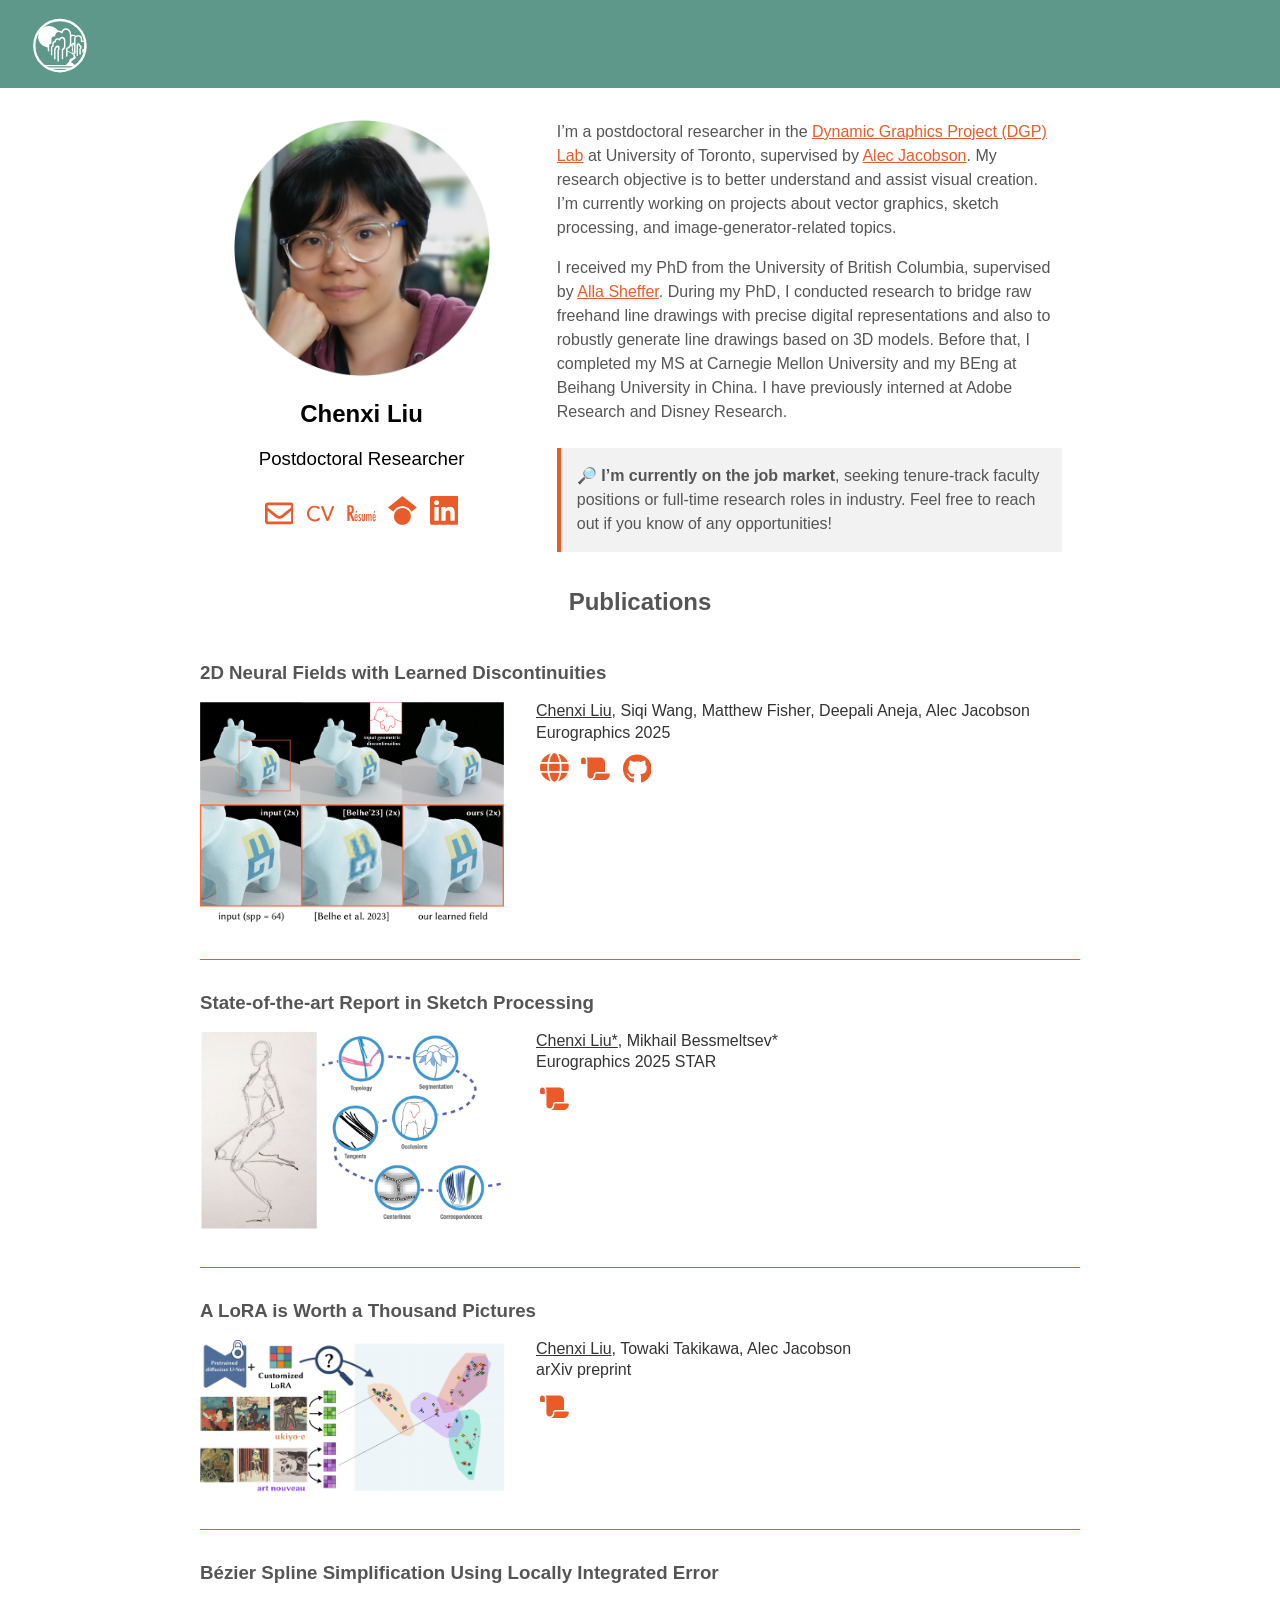
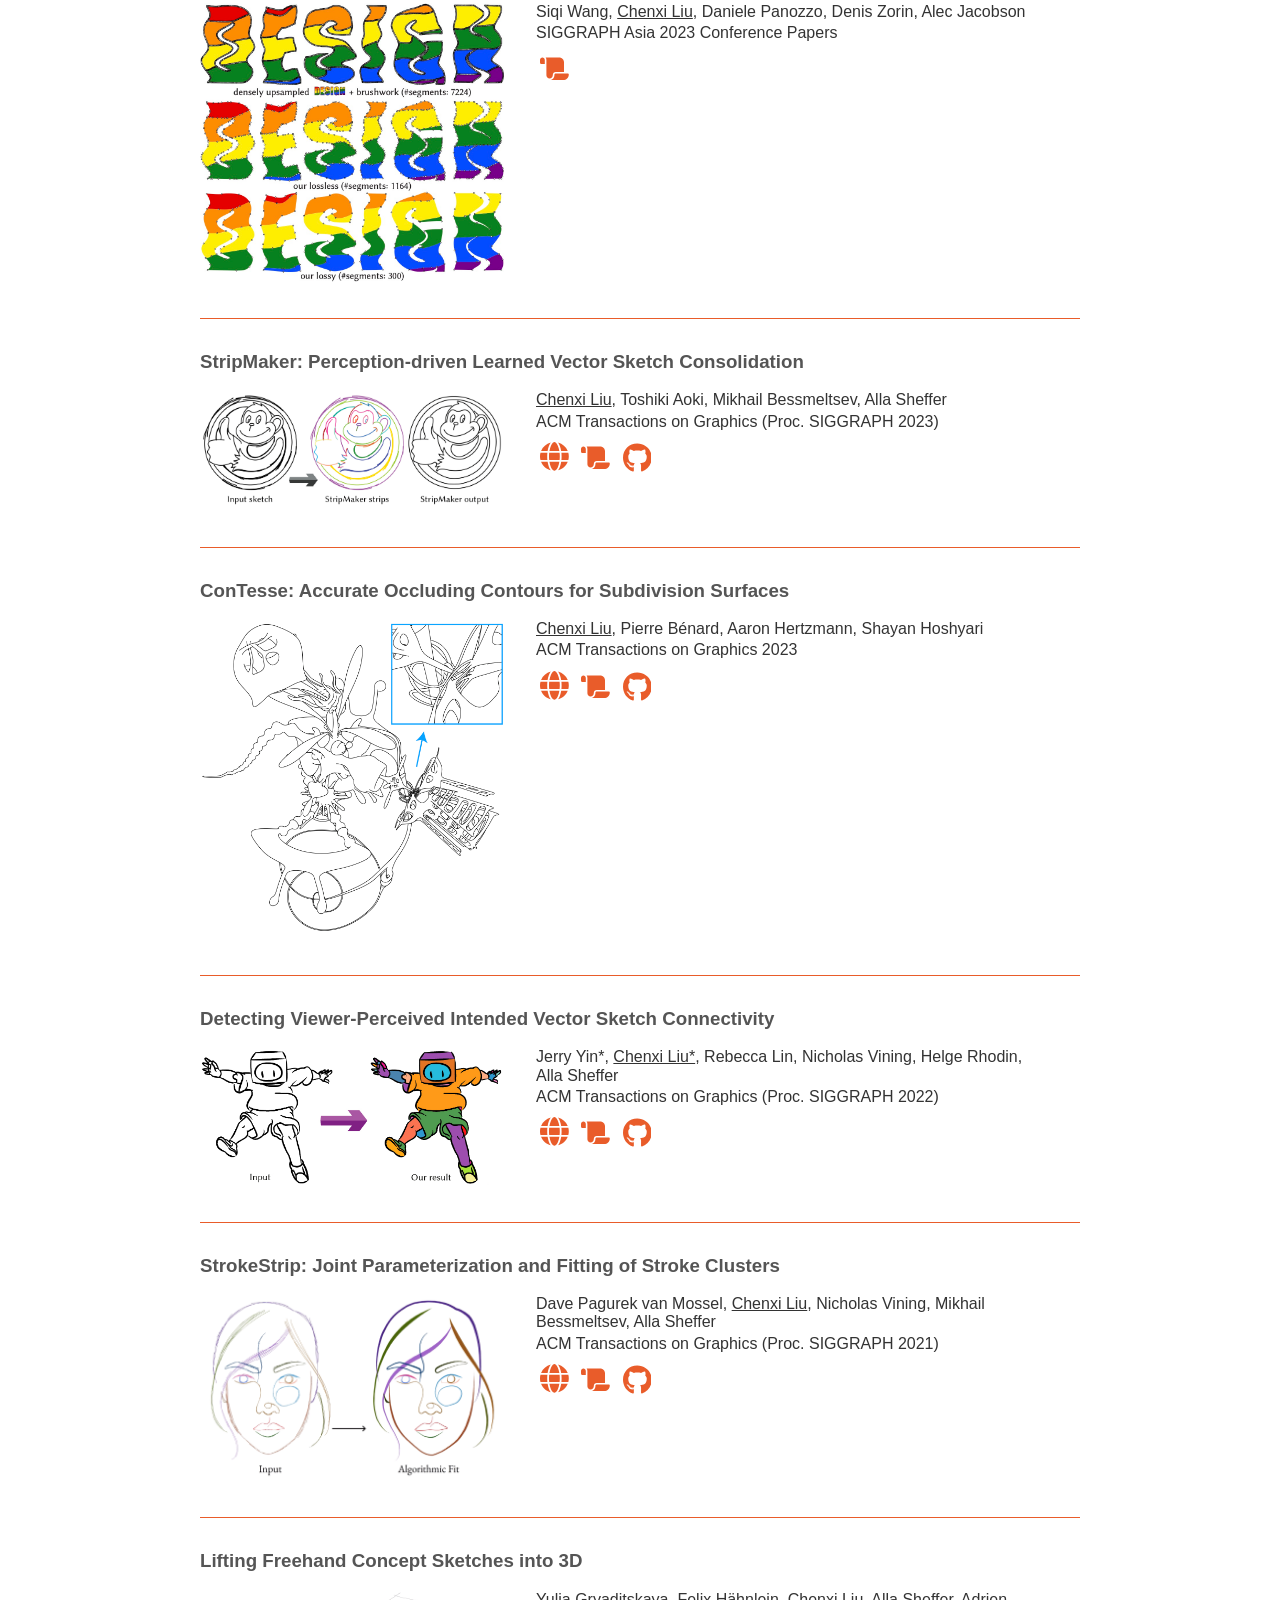
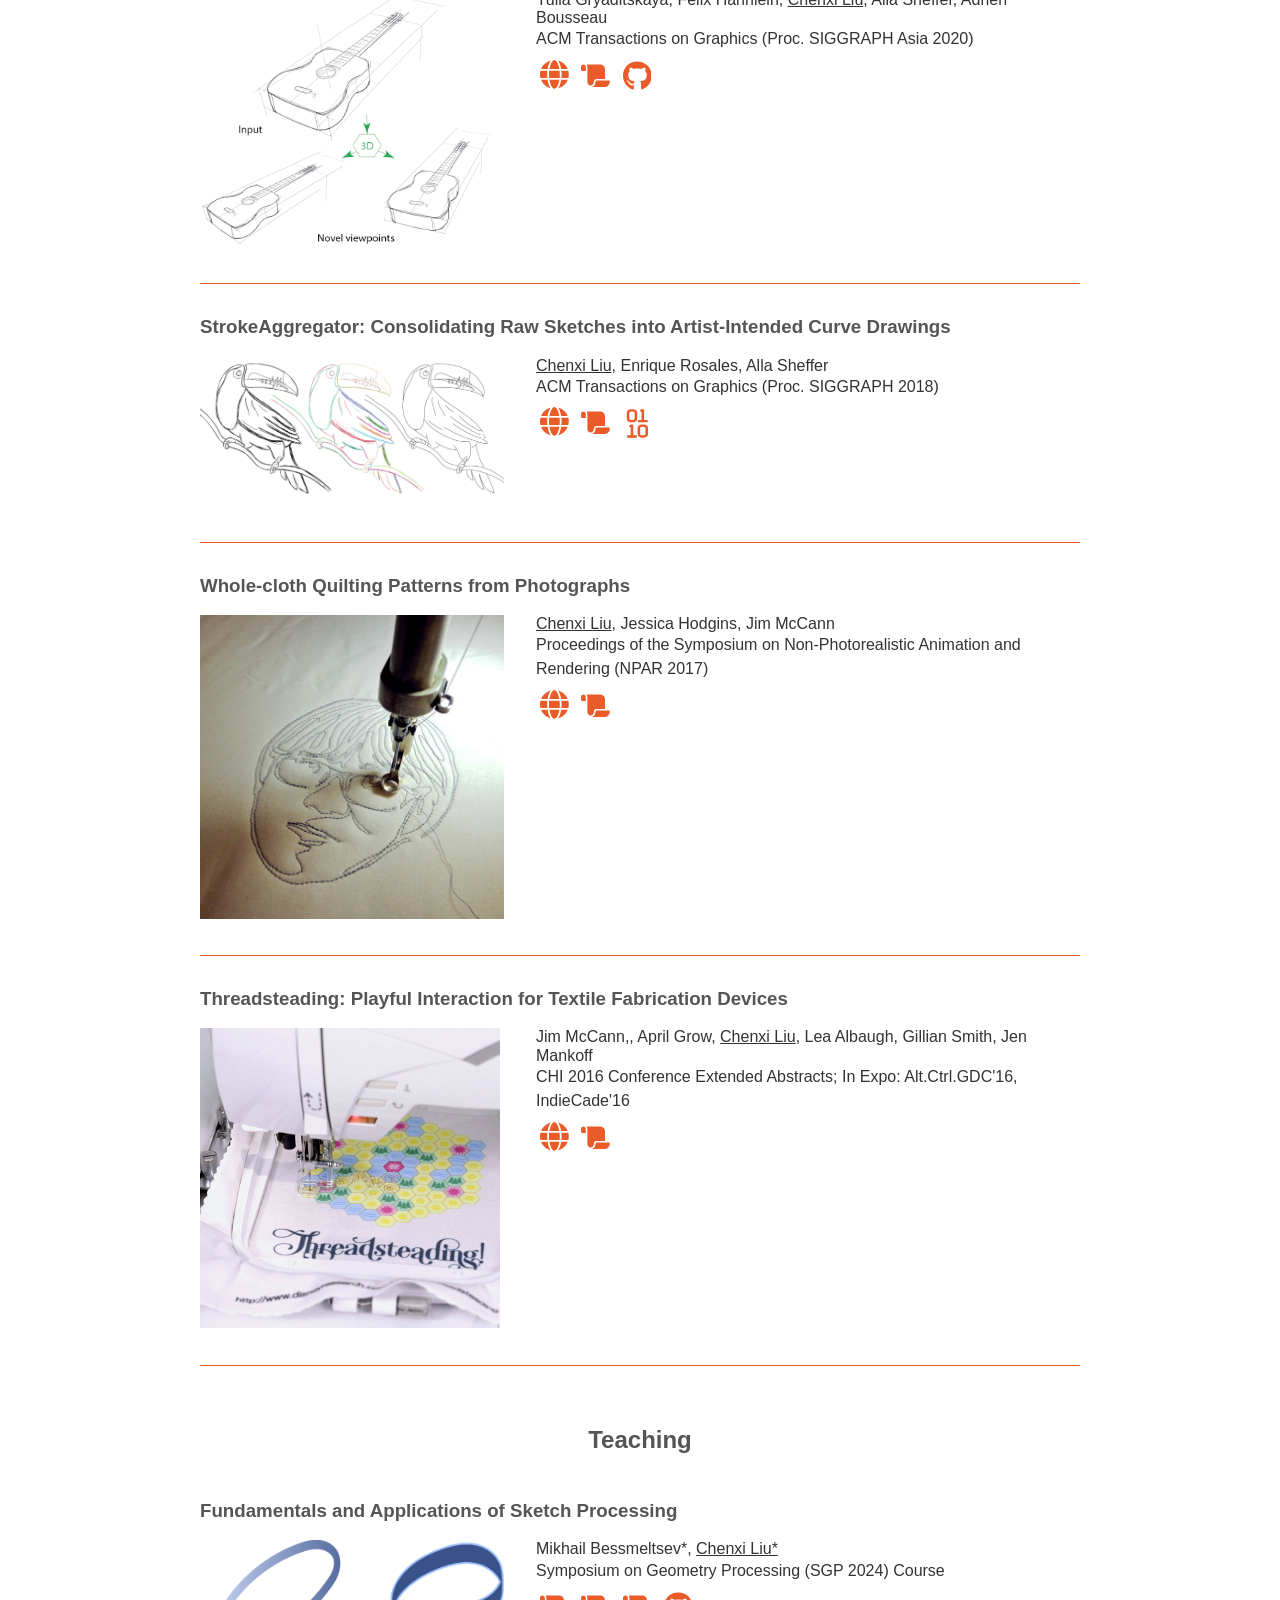
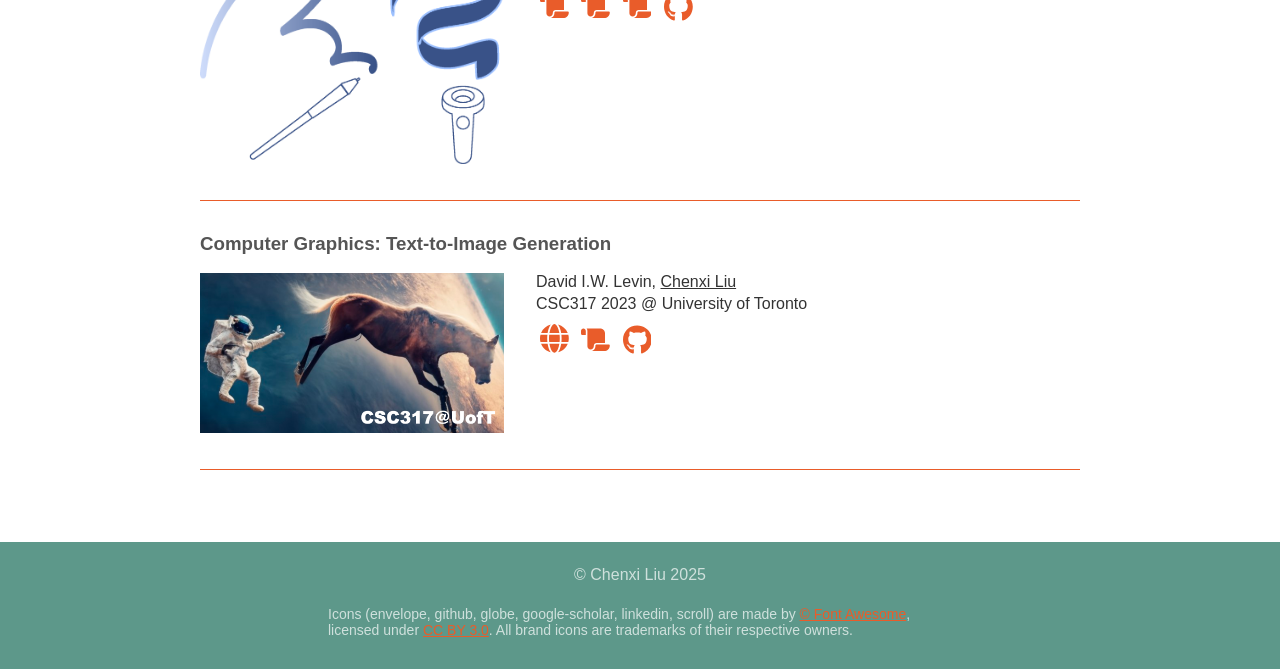
==== index.html @ fc57bdc2 "Added repo link for the discontinuity proj." ====
<!DOCTYPE html>
<html lang="en-us">
  <head>
    <meta charset="utf-8">
    <meta http-equiv="X-UA-Compatible" content="IE=edge,chrome=1">
    
    <title>About me | Chenxi Liu</title>
    <meta name="viewport" content="width=device-width,minimum-scale=1">
    <meta name="description" content="">
    <meta name="generator" content="Hugo 0.121.1">
    
    
    
    
      <meta name="robots" content="noindex, nofollow">
    

    
<link rel="stylesheet" href="/ananke/css/main.min.css" >



    

    
      

    

    
    
      <link href="/index.xml" rel="alternate" type="application/rss+xml" title="Chenxi Liu" />
      <link href="/index.xml" rel="feed" type="application/rss+xml" title="Chenxi Liu" />
      
    

    
      <link rel="canonical" href="https://example.org/">
    

    <meta property="og:title" content="About me" />
<meta property="og:description" content="" />
<meta property="og:type" content="website" />
<meta property="og:url" content="https://example.org/" />

<meta itemprop="name" content="About me">
<meta itemprop="description" content=""><meta name="twitter:card" content="summary"/><meta name="twitter:title" content="About me"/>
<meta name="twitter:description" content=""/>

	
  </head>

  <body class="ma0 avenir bg-white">

    

  <header>
    <div class="pb1-m bg-green">
      <nav class="pv3 ph3 ph4-ns" role="navigation">
  <div class="flex-l justify-between items-center center">
      
      
        <span class="logo-svg" >



<?xml version="1.0" encoding="utf-8"?>
<!-- Generator: Adobe Illustrator 27.6.1, SVG Export Plug-In . SVG Version: 6.00 Build 0)  -->
<svg version="1.1" id="Layer_1" xmlns="http://www.w3.org/2000/svg" xmlns:xlink="http://www.w3.org/1999/xlink" x="0px" y="0px"
	 viewBox="0 0 475.2 469.4" style="enable-background:new 0 0 475.2 469.4;" xml:space="preserve">
<style type="text/css">
	.st0{fill:#FFFFFF;}
	.st1{fill:#5E978A;stroke:#FFFFFF;stroke-width:12;stroke-linecap:round;stroke-linejoin:round;stroke-miterlimit:10;}
	.st2{fill:none;stroke:#FFFFFF;stroke-width:12;stroke-miterlimit:10;}
	.st3{fill:none;stroke:#FFFFFF;stroke-width:20;stroke-linecap:round;stroke-linejoin:round;stroke-miterlimit:10;}
</style>
<g>
	<circle class="st0" cx="143.6" cy="158.3" r="91.4"/>
</g>
<g>
	<g>
		<path fill="#000000" class="st1" d="M387.5,284.6v-17.3c10.4-0.9,18.5-9.6,18.5-20.1v-35.1c0-11.2-9.1-20.2-20.2-20.2l0,0c-4.1,0-7.8,1.2-11,3.3
			v-19c0-15.7-12.7-28.5-28.5-28.5l0,0c-15.7,0-28.5,12.7-28.5,28.5v34.4"/>
		<path fill="#000000" class="st1" d="M363,301.7v-44.3c3.6-0.3,6.4-3.3,6.4-7v-12.1c0-3.9-3.1-7-7-7l0,0c-1.4,0-2.7,0.4-3.8,1.1v-6.6
			c0-5.4-4.4-9.8-9.8-9.8l0,0c-5.4,0-9.8,4.4-9.8,9.8v11.9"/>
	</g>
	<path fill="#000000" class="st0" d="M275.7,405.4c0,0,3-3.1,14-8.6c4.5-2.3,4.7-8.6,13.6-15.8c9-7.3,11.5-13.4,12.7-19
		c5.9-28.4,36.9-14.2,36.6-37.8c-0.2-11.5-14.9-23.1-33.4-30.6c-14.5-6-22-5.8-37.3-10.4c-49.9-14.9-52-72.4-52-72.4
		s3.9,28.7,23.5,48.8c8.5,8.7,28.9,16.5,38.4,18.3c48.4,9.6,83.8,37.8,79.3,58.3c-4.1,18.2-21.7,18.2-30.3,25.8
		c-6,5.3-11.9,18.5,1.4,20.8c10.4,1.8,6,9.5,12.7,10.8c11.3,2.3,14,11.8,14,11.8L275.7,405.4L275.7,405.4z"/>
	<path fill="#000000" class="st0" d="M344.7,300.3c4.1-18.1-13.2-24.7-3.9-41.3c11.5-20.6-25.2-24.7-15.9-55.1c-6.2,21.3,24.3,31.4,23.6,44.9
		c-1,17.6-2.2,28,10.6,68"/>
	<g>
		<path fill="#000000" class="st1" d="M432.7,288.6v-17.3c10.4-0.9,18.5-9.6,18.5-20.1v-35.1c0-11.2-9.1-20.2-20.2-20.2l0,0c-4.1,0-7.8,1.2-11,3.3
			v-19c0-15.7-12.7-28.5-28.5-28.5l0,0c-15.7,0-28.5,12.7-28.5,28.5v34.4c0,14.8,0,47.6,0,65.8"/>
		<path fill="#000000" class="st1" d="M408.2,305.7v-44.3c3.6-0.3,6.4-3.3,6.4-7v-12.1c0-3.9-3.1-7-7-7l0,0c-1.4,0-2.7,0.4-3.8,1.1v-6.6
			c0-5.4-4.4-9.8-9.8-9.8l0,0c-5.4,0-9.8,4.4-9.8,9.8v11.9c0,5.1,0,66.9,0,75"/>
	</g>
	<g>
		<path fill="#000000" class="st1" d="M295.4,323.3v-62.7c0-1.1-0.1-2.2-0.2-3.3c18.3-3.7,32.2-23.6,32.2-47.5v-67.9c0-26.6-17.2-48.1-38.4-48.1
			l0,0c-16.3,0-30.3,12.8-35.8,30.8c-6.8-7.9-15.8-12.8-25.8-12.8l0,0c-18.9,0-34.6,17.4-37.4,40.1c-0.4,0-0.7,0-1.1,0h-4.4
			c-14.1,0-25.5,14.3-25.5,31.9v29.3c-0.1,0-0.2,0-0.3,0l0,0c-10.6,0-19.2,10.8-19.2,24.1v41.7"/>
		<path fill="#000000" class="st1" d="M258.5,343.9v-76.1c0-0.7,0-1.4-0.1-2c10.8-2.3,19-14.4,19-29v-41.4c0-16.2-10.2-29.3-22.7-29.3l0,0
			c-9.7,0-17.9,7.8-21.2,18.8c-4-4.8-9.4-7.8-15.3-7.8l0,0c-11.2,0-20.4,10.6-22.1,24.4c-0.2,0-0.4,0-0.6,0h-2.6
			c-8.3,0-15.1,8.7-15.1,19.5v17.8c-0.1,0-0.1,0-0.2,0l0,0c-6.3,0-11.3,6.6-11.3,14.7v59"/>
		<path fill="#000000" class="st1" d="M221.7,364.4v-89.5c0-0.2,0-0.5,0-0.7c3.3-0.8,5.9-5.2,5.9-10.4v-14.9c0-5.8-3.1-10.5-7-10.5l0,0
			c-3,0-5.5,2.8-6.5,6.8c-1.2-1.7-2.9-2.8-4.7-2.8l0,0c-3.4,0-6.3,3.8-6.8,8.8c-0.1,0-0.1,0-0.2,0h-0.9c-2.6,0-4.6,3.1-4.6,7v6.4
			l0,0l0,0c-1.9,0-3.5,2.4-3.5,5.3v76.3"/>
	</g>
</g>
<g>
	<line class="st2" x1="100" y1="404.4" x2="375.8" y2="404.4"/>
	<line class="st2" x1="136.5" y1="425.9" x2="341.9" y2="425.9"/>
</g>
<circle class="st3" cx="236.8" cy="234.5" r="217.3"/>
</svg>

</span>
      
    <div class="flex-l items-center">
      

      
      
<div class="ananke-socials">
  
</div>

    </div>
  </div>
</nav>

    </div>
  </header>


    <main class="pb4" role="main">
      
 <div class="center flex w-100 w-70-ns">
   
   <div class="f5 center pa4 w-40-ns measure-narrow">
    <img class="" src="chenxil_photo.png" alt="Chenxi Liu">
    <h2 class="tc-l">Chenxi Liu</h2>
    <h3 class="normal tc-l">Postdoctoral Researcher</h3>
    <div class="tc-l">
      <a href="mailto:liuchenxi0921@gmail.com"><span class="inline-svg pa1 grow-large" >



<svg xmlns="http://www.w3.org/2000/svg" viewBox="0 0 512 512"><!-- Font Awesome Free 5.15.4 by @fontawesome - https://fontawesome.com License - https://fontawesome.com/license/free (Icons: CC BY 4.0, Fonts: SIL OFL 1.1, Code: MIT License) --><path fill="#e95c2a" d="M464 64H48C21.49 64 0 85.49 0 112v288c0 26.51 21.49 48 48 48h416c26.51 0 48-21.49 48-48V112c0-26.51-21.49-48-48-48zm0 48v40.805c-22.422 18.259-58.168 46.651-134.587 106.49-16.841 13.247-50.201 45.072-73.413 44.701-23.208.375-56.579-31.459-73.413-44.701C106.18 199.465 70.425 171.067 48 152.805V112h416zM48 400V214.398c22.914 18.251 55.409 43.862 104.938 82.646 21.857 17.205 60.134 55.186 103.062 54.955 42.717.231 80.509-37.199 103.053-54.947 49.528-38.783 82.032-64.401 104.947-82.653V400H48z"/></svg>
</span></a>
      <a href="/chenxiliu_cv.pdf"><span class="inline-svg pa1 grow-large" >



<?xml version="1.0" encoding="utf-8"?>
<!-- Generator: Adobe Illustrator 27.6.1, SVG Export Plug-In . SVG Version: 6.00 Build 0)  -->
<svg version="1.1" id="Layer_1" xmlns="http://www.w3.org/2000/svg" xmlns:xlink="http://www.w3.org/1999/xlink" x="0px" y="0px"
	 viewBox="0 0 448 448" style="enable-background:new 0 0 448 448;" xml:space="preserve">
<style type="text/css">
	.st0{enable-background:new    ;}
</style>
<g class="st0">
	<path fill="#e95c2a" d="M197.2,157.5c-2.4,1.9-5.9,1.5-7.9-0.8c-6-6.6-13.2-11.8-21.6-15.7c-10.1-4.6-20.6-6.9-31.4-6.9c-13.2,0-25.1,2.5-35.8,7.4
		c-10.7,5-19.8,11.7-27.4,20.3c-7.6,8.6-13.5,18.6-17.7,30.2c-4.2,11.5-6.3,23.9-6.3,37.1c0,12.3,2,24,5.9,35c4,11,9.7,20.7,17.2,29
		c7.5,8.4,16.6,15,27.4,19.8c10.8,4.8,23,7.3,36.6,7.3c13.4,0,25.2-2.7,35.3-8.2c8.5-4.6,16-10.9,22.3-18.6c2-2.4,5.5-2.9,8-1
		l17.5,13.1c2.7,2.1,3,6,0.6,8.5l-5.3,5.4c-4.4,4.5-10.2,9-17.5,13.5c-7.3,4.5-16,8.5-26.2,11.9s-22.1,5.1-35.5,5.1
		c-18.5,0-35.1-3.5-50-10.6c-14.8-7-27.5-16.3-37.9-27.7c-10.5-11.4-18.4-24.4-23.9-38.8c-5.5-14.4-8.2-29-8.2-43.7
		c0-18,3-34.7,8.9-50c5.9-15.3,14.2-28.5,24.9-39.6c10.7-11.1,23.5-19.7,38.4-25.9c15-6.2,31.5-9.2,49.5-9.2c15.4,0,30.5,3,45.4,8.9
		c12.8,5.1,23.6,12.6,32.4,22.5c2.3,2.6,1.9,6.5-0.8,8.6L197.2,157.5z"/>
	<path fill="#e95c2a" d="M248.3,110.4h10c5.2,0,9.8,3.3,11.6,8.1l65.7,181.9h0.7l68.3-182.1c1.8-4.8,6.4-8,11.5-8h8c8.7,0,14.7,8.8,11.5,16.8
		l-82.4,209c-1.9,4.7-6.4,7.8-11.5,7.8h-12.8c-5.1,0-9.7-3.1-11.5-7.9l-80.6-209C233.7,119,239.6,110.4,248.3,110.4z"/>
</g>
</svg>

</span></a>
      <a href="/resume_chenxiliu.pdf"><span class="inline-svg pa1 grow-large" >



<?xml version="1.0" encoding="utf-8"?>
<!-- Generator: Adobe Illustrator 27.6.1, SVG Export Plug-In . SVG Version: 6.00 Build 0)  -->
<svg version="1.1" id="Layer_1" xmlns="http://www.w3.org/2000/svg" xmlns:xlink="http://www.w3.org/1999/xlink" x="0px" y="0px"
	 viewBox="0 0 448 448" style="enable-background:new 0 0 448 448;" xml:space="preserve">
<style type="text/css">
	.st0{enable-background:new    ;}
</style>
<g class="st0">
	<path fill="#e95c2a" d="M5.2,100.9c0-3.1,2.5-5.6,5.6-5.6h38.5c18.3,0,31.8,4.4,40.8,13.1c11.3,11.3,16.9,28.5,16.9,51.7c0,17.8-3,32.1-8.9,42.9
		c-5,9-11.7,15.1-20.2,18.4c-2.9,1.1-4.3,4.4-3.2,7.2l40.8,107.8c1.4,3.7-1.3,7.6-5.3,7.6h-22c-2.4,0-4.5-1.5-5.3-3.7l-33.3-89
		c-2.2-5.9-10.9-4.3-10.9,2v85c0,3.1-2.5,5.6-5.6,5.6H10.8c-3.1,0-5.6-2.5-5.6-5.6C5.2,338.3,5.2,100.9,5.2,100.9z M38.7,199.6
		c0,3.3,2.8,5.9,6.2,5.6c9.8-0.8,16.9-3.8,21.4-8.8c5.4-6,8.1-16.2,8.1-30.5c0-7.7-0.6-14.3-1.7-19.8s-2.9-9.9-5.3-13.4
		c-2.4-3.4-5.5-6-9.3-7.6s-8.4-2.4-13.6-2.4l0,0c-3.1,0-5.6,2.5-5.6,5.6v71.3H38.7z"/>
</g>
<g class="st0">
	<path fill="#e95c2a" d="M153.7,306.8h10.5c1.2,0,2,1.2,1.9,2.7c-1.6,23.8-9.7,35.7-24.4,35.7c-4.6,0-8.4-1.1-11.7-3.3c-3.3-2.2-5.9-5.6-8.1-10.1
		s-3.7-10.4-4.7-17.3c-1.1-7-1.5-15.4-1.5-25.1c0-19.3,2.1-33.5,6.3-42.8c4.1-9.3,10.6-13.9,19.3-13.9c17,0,25.4,19.3,25.4,57.8l0,0
		c0,1.4-0.8,2.6-2,2.6H131c0,23.4,3.6,35,10.8,35c6.1,0,9.4-6.3,9.7-18.7C151.8,307.9,152.6,306.8,153.7,306.8z M148.8,278.4
		c1.2,0,2-1.2,1.9-2.7c-0.6-10-1.6-16.5-2.9-19.8c-1.4-4-3.7-6-6.9-6c-3.2,0-5.5,2-6.9,6c-1.4,3.6-2.3,11.1-3.1,22.5H148.8z
		 M158.8,189.2l-15.6,27.3c-0.6,1.1-1.7,1.4-2.5,0.7l-5.2-3.8c-1-0.7-1.3-2.2-0.7-3.4l12.9-29.9L158.8,189.2z"/>
	<path fill="#e95c2a" d="M213.4,238.2v12.7c0,1.9-1.6,3.1-2.9,2.3c-3-2-5.9-3.1-9.1-3.1c-1.4,0-2.8,0.3-3.9,1s-2.2,1.5-3.2,2.6
		c-0.8,1.1-1.6,2.3-2.1,4c-0.5,1.5-0.7,3.1-0.7,4.8c0,5.2,3.6,11.3,10.9,18.6c3,3,5.4,5.7,7.3,8.2c1.9,2.5,3.5,4.9,4.4,7.1
		c2.1,4.4,3.2,10,3.2,16.8c0,9.7-2.2,17.6-6.6,23.5c-4.3,5.9-10.2,8.7-17.6,8.7c-4.2,0-8.5-1.5-12.7-4.4c-0.6-0.4-1.1-1.4-1.1-2.2
		v-13.3c0-1.9,1.7-3.1,3-2.2c3.4,2.6,6.7,4,9.9,4c7.1,0,10.7-4.5,10.7-13.7c0-3.4-0.6-6.3-2-8.7c-0.6-1.2-1.6-2.6-2.9-4.1
		c-1.3-1.6-3-3.4-4.9-5.3c-6.6-6.6-11-12.2-13.5-16.7c-2.3-4.6-3.4-10.2-3.4-16.8c0-8.7,2.1-16,6.3-21.6c4.2-5.6,9.7-8.3,16.6-8.3
		c4.4,0,8.7,1.4,12.9,4C213.1,236.4,213.4,237.2,213.4,238.2z"/>
	<path fill="#e95c2a" d="M232,234.5h11.7c1.1,0,2,1.1,2,2.6v70.4c0.1,6.7,0.8,11.6,2.3,14.5c1.5,2.9,3.8,4.4,7.2,4.4c3.5,0,6-1.2,7.4-3.8
		c1.4-2.7,2.1-7.2,2.1-13.9v-8.7V237c0-1.4,0.8-2.6,2-2.6h11.7c1.1,0,2,1.1,2,2.6v62.7c0,15.3-0.8,25.4-2.6,30.6
		c-3.6,10-11.2,15-22.7,15c-9,0-15.5-3-19.3-8.9c-3.8-6-5.7-15.8-5.7-29.8V237C230,235.6,230.9,234.5,232,234.5z"/>
	<path fill="#e95c2a" d="M300,234.5h11.7c1.1,0,2,1.1,2,2.6v2.7c0,2.3,2.3,3.4,3.5,1.6c3.8-5.7,8.4-8.6,13.7-8.6c6.6,0,11.4,3.7,14.4,11.1
		c0.6,1.6,2.5,1.8,3.3,0.1c4-7.5,9.2-11.2,15.8-11.2c5.9,0,10.5,2,13.6,6c3.2,4.1,4.7,10,4.7,17.9v84.4c0,1.4-0.8,2.6-2,2.6h-11.8
		c-1.1,0-2-1.1-2-2.6v-69.3c0-8.2-0.6-13.8-1.8-16.5c-1.2-2.9-3.4-4.4-6.7-4.4c-3.7,0-6.4,1.5-7.7,4.4c-1.3,2.9-2,8.3-2,16.4v69.3
		c0,1.4-0.8,2.6-2,2.6h-12.3c-1.1,0-2-1.1-2-2.6v-69.3c0-3.8-0.1-7.1-0.4-9.8s-0.8-4.8-1.5-6.4c-0.7-1.6-1.6-2.7-2.8-3.6
		c-1.2-0.7-2.5-1.1-4.2-1.1c-3.6,0-6.1,1.6-7.7,4.8c-1.5,3.1-2.3,8.5-2.3,16.1v69.3c0,1.4-0.8,2.6-2,2.6h-11.7c-1.1,0-2-1.1-2-2.6
		V237C298,235.6,298.8,234.5,300,234.5z"/>
	<path fill="#e95c2a" d="M434.9,306.8h10.5c1.2,0,2,1.2,1.9,2.7c-1.6,23.8-9.7,35.7-24.4,35.7c-4.6,0-8.4-1.1-11.7-3.3c-3.3-2.2-5.9-5.6-8.1-10.1
		c-2.1-4.5-3.7-10.4-4.7-17.3c-1.1-7-1.5-15.4-1.5-25.1c0-19.3,2.1-33.5,6.3-42.8c4.1-9.3,10.6-13.9,19.3-13.9
		c17,0,25.4,19.3,25.4,57.8l0,0c0,1.4-0.8,2.6-2,2.6h-31.8c-1.1,0-2,1.2-2,2.6c0.2,21.6,3.8,32.4,10.8,32.4c6.1,0,9.4-6.3,9.7-18.7
		C433,307.9,433.8,306.8,434.9,306.8z M430,278.4c1.2,0,2-1.2,1.9-2.7c-0.6-10-1.6-16.5-2.9-19.8c-1.4-4-3.7-6-6.9-6
		c-3.2,0-5.5,2-6.9,6c-1.3,3.3-2.2,9.8-2.9,19.8c-0.1,1.5,0.8,2.7,1.9,2.7H430z M439.9,189.2l-15.6,27.3c-0.6,1.1-1.7,1.4-2.5,0.7
		l-5.2-3.8c-1-0.7-1.3-2.2-0.7-3.4l12.9-29.9L439.9,189.2z"/>
</g>
</svg>

</span></a>
      <a href="https://scholar.google.com/citations?user=ZIRQAT4AAAAJ" target="_blank"><span class="inline-svg pa1 grow-large" >



<?xml version="1.0" encoding="utf-8"?>
<!-- Generator: Adobe Illustrator 27.6.1, SVG Export Plug-In . SVG Version: 6.00 Build 0)  -->
<svg version="1.1" id="Layer_1" xmlns="http://www.w3.org/2000/svg" xmlns:xlink="http://www.w3.org/1999/xlink" x="0px" y="0px"
	 viewBox="0 0 448 512" style="enable-background:new 0 0 448 512;" xml:space="preserve">
<path fill="#e95c2a" d="M342,293.2C342,293.2,342,293.3,342,293.2c8.1,17.1,12.7,36.1,12.7,56.1C354.6,421.5,296.2,480,224,480
	S93.4,421.5,93.4,349.4c0-20,4.5-39,12.6-56l0,0c1.5-3.2,3.1-6.3,4.9-9.4c3.8-6.6,8.2-12.9,13.1-18.6c24-28.5,59.9-46.6,100.1-46.6
	c29.4,0,56.5,9.7,78.4,26.2c8,6,15.2,12.9,21.7,20.6c4.9,5.8,9.3,12.1,13.1,18.6C339.1,287.1,340.6,290.2,342,293.2L342,293.2z
	 M365.1,276.7c-26.3-51.1-79.6-86.1-141.1-86.1s-114.8,35-141.1,86.1L0,209.4L224,32l224,177.4L365.1,276.7L365.1,276.7z"/>
</svg>

</span></a>
      <a href="https://www.linkedin.com/in/chenxi-liu-05b14280/" target="_blank"><span class="inline-svg pa1 grow-large" >



<svg xmlns="http://www.w3.org/2000/svg" viewBox="0 0 448 512"><!-- Font Awesome Free 5.15.4 by @fontawesome - https://fontawesome.com License - https://fontawesome.com/license/free (Icons: CC BY 4.0, Fonts: SIL OFL 1.1, Code: MIT License) --><path fill="#e95c2a" d="M416 32H31.9C14.3 32 0 46.5 0 64.3v383.4C0 465.5 14.3 480 31.9 480H416c17.6 0 32-14.5 32-32.3V64.3c0-17.8-14.4-32.3-32-32.3zM135.4 416H69V202.2h66.5V416zm-33.2-243c-21.3 0-38.5-17.3-38.5-38.5S80.9 96 102.2 96c21.2 0 38.5 17.3 38.5 38.5 0 21.3-17.2 38.5-38.5 38.5zm282.1 243h-66.4V312c0-24.8-.5-56.7-34.5-56.7-34.6 0-39.9 27-39.9 54.9V416h-66.4V202.2h63.7v29.2h.9c8.9-16.8 30.6-34.5 62.9-34.5 67.2 0 79.7 44.3 79.7 101.9V416z"/></svg>
</span></a>
    </div>
  </div>
   <div class="f5 center lh-copy w-60-ns pa3-ns mid-gray">
      <p>I&rsquo;m a postdoctoral researcher in the <a href="https://www.dgp.toronto.edu/">Dynamic Graphics Project (DGP) Lab</a> at University of Toronto, supervised by <a href="https://www.cs.toronto.edu/~jacobson/">Alec Jacobson</a>.
My research objective is to better understand and assist visual creation.
I&rsquo;m currently working on projects about vector graphics, sketch processing, and image-generator-related topics.</p>
<p>I received my PhD from the University of British Columbia, supervised by <a href="https://www.cs.ubc.ca/~sheffa/">Alla Sheffer</a>.
During my PhD, I conducted research to bridge raw freehand line drawings with precise digital representations and also to robustly generate line drawings based on 3D models.
Before that, I completed my MS at Carnegie Mellon University and my BEng at Beihang University in China.
I have previously interned at Adobe Research and Disney Research.</p>
<div style="background-color: #F2F2F2; border-left: 4px solid #E95C2A; padding: 1em; margin-top: 1.5em; font-size: 1rem;">
  🔎 <strong>I’m currently on the job market</strong>, seeking tenure-track faculty positions or full-time research roles in industry.
  Feel free to reach out if you know of any opportunities!
</div>


   </div>
 </div>
  
  
  
  
    <div class="w-100 w-70-ns center"><h2 class="tc-l mid-gray">Publications</h2></div>
    <div class="pa2-ns w-100 w-70-ns center">
       
          <h3 class="flex-none mid-gray">2D Neural Fields with Learned Discontinuities</h3>
          <section class="w-100 mw8">
            <div class="relative w-100 mb4">
              

<article class="bb b--orange">
  <div class="db pb4-ns ph3 ph0-l no-underline dark-gray">
    <div class="flex flex-column flex-row-ns">
      
          
        <div class="pr3-ns mb4 mb0-ns w-100 w-40-ns measure-narrow">
          <img src="/projects/discontinuity/representative_image.jpg" class="img" alt="Teaser image of ">
        </div>
      
      <div class="blah w-100 w-60-ns pl3-ns">
        <div>
          
          
          
              
                  <u>Chenxi Liu</u>, 
              
          
              
                  Siqi Wang, 
              
          
              
                  Matthew Fisher, 
              
          
              
                  Deepali Aneja, 
              
          
              
                  Alec Jacobson
              
          
        </div>
        <div class="f6 f5-l lh-copy nested-copy-line-height nested-links">
          Eurographics 2025
        </div>
        <div class="f6 f5-l lh-copy nested-copy-line-height nested-links">
          
          
            <a href="https://discontinuity2d.github.io/"><span class="inline-svg pa1 grow-large" >



<?xml version="1.0" encoding="utf-8"?>
<!-- Generator: Adobe Illustrator 27.6.1, SVG Export Plug-In . SVG Version: 6.00 Build 0)  -->
<svg version="1.1" id="Layer_1" xmlns="http://www.w3.org/2000/svg" xmlns:xlink="http://www.w3.org/1999/xlink" x="0px" y="0px"
	 viewBox="0 0 448 512" style="enable-background:new 0 0 448 512;" xml:space="preserve">
<path fill="#e95c2a" d="M308,256c0,19.4-1.1,38.1-2.9,56H142.9c-1.9-17.9-2.9-36.6-2.9-56s1.1-38.2,2.9-56h162.2C307,217.8,308,236.6,308,256z
	 M333.2,200h107.7c4.6,17.9,7.1,36.7,7.1,56s-2.4,38.1-7.1,56H333.2c1.8-18,2.8-36.8,2.8-56S335,218,333.2,200z M431.7,172H329.6
	c-8.8-55.9-26.1-102.7-48.4-132.7C349.7,57.5,405.5,107.2,431.7,172L431.7,172z M301.3,172H146.7c5.3-31.9,13.6-60,23.6-82.9
	c9.2-20.7,19.4-35.6,29.3-45.1C209.5,34.8,217.6,32,224,32c6.4,0,14.5,2.8,24.3,12.1c9.9,9.5,20.1,24.4,29.3,45.1
	C287.8,111.9,295.9,140.1,301.3,172z M118.4,172H16.3C42.5,107.2,98.2,57.5,166.8,39.3C144.5,69.3,127.1,116.1,118.4,172z M7.1,200
	h107.7c-1.8,18-2.8,36.8-2.8,56s1,38,2.8,56H7.1C2.5,294.1,0,275.3,0,256S2.5,217.9,7.1,200z M170.4,422.8
	c-10.2-22.8-18.3-50.9-23.6-82.8h154.5c-5.3,31.9-13.6,60-23.6,82.8c-9.2,20.7-19.4,35.6-29.3,45.1c-9.8,9.4-17.9,12.2-24.3,12.2
	s-14.5-2.8-24.3-12.1C189.8,458.5,179.6,443.5,170.4,422.8L170.4,422.8z M118.4,340c8.8,55.9,26.1,102.7,48.4,132.6
	C98.2,454.5,42.5,404.8,16.3,340H118.4z M431.7,340c-26.2,64.8-81.9,114.5-150.4,132.6c22.3-29.9,39.6-76.7,48.4-132.6
	C329.7,340,431.7,340,431.7,340z"/>
</svg>

</span></a>
          
          
            <a href="https://onlinelibrary.wiley.com/doi/10.1111/cgf.70023"><span class="inline-svg pa1 grow-large" >



<?xml version="1.0" encoding="utf-8"?>
<!-- Generator: Adobe Illustrator 27.6.1, SVG Export Plug-In . SVG Version: 6.00 Build 0)  -->
<svg version="1.1" id="Layer_1" xmlns="http://www.w3.org/2000/svg" xmlns:xlink="http://www.w3.org/1999/xlink" x="0px" y="0px"
	 viewBox="0 0 448 512" style="enable-background:new 0 0 448 512;" xml:space="preserve">
<path fill="#e95c2a" d="M0.1,139.8v37.3c0,13.8,11.1,24.9,24.9,24.9h12.4h37.3v-62.2c0-20.6-16.7-37.3-37.3-37.3S0.1,119.2,0.1,139.8z M87.2,102.5
	c7.8,10.4,12.4,23.3,12.4,37.3v236.4c0,27.5,22.3,49.8,49.8,49.8s49.8-22.3,49.8-49.8v-4.1c0-25.2,20.5-45.7,45.7-45.7h128.6V177.1
	c0-41.2-33.4-74.7-74.7-74.7H87.2z M360.9,450.9c48.1,0,87.1-39,87.1-87.1c0-6.8-5.6-12.4-12.4-12.4H244.8
	c-11.4,0-20.8,9.3-20.8,20.8v4.1c0,41.2-33.4,74.7-74.7,74.7h136.9H360.9z"/>
</svg>

</span></a>
          

          

          
            <a href="https://github.com/squidrice21/neural-discontinuities-2d"><span class="inline-svg pa1 grow-large" >



<svg xmlns="http://www.w3.org/2000/svg" viewBox="0 0 496 512"><!-- Font Awesome Free 5.15.4 by @fontawesome - https://fontawesome.com License - https://fontawesome.com/license/free (Icons: CC BY 4.0, Fonts: SIL OFL 1.1, Code: MIT License) --><path fill="#e95c2a" d="M165.9 397.4c0 2-2.3 3.6-5.2 3.6-3.3.3-5.6-1.3-5.6-3.6 0-2 2.3-3.6 5.2-3.6 3-.3 5.6 1.3 5.6 3.6zm-31.1-4.5c-.7 2 1.3 4.3 4.3 4.9 2.6 1 5.6 0 6.2-2s-1.3-4.3-4.3-5.2c-2.6-.7-5.5.3-6.2 2.3zm44.2-1.7c-2.9.7-4.9 2.6-4.6 4.9.3 2 2.9 3.3 5.9 2.6 2.9-.7 4.9-2.6 4.6-4.6-.3-1.9-3-3.2-5.9-2.9zM244.8 8C106.1 8 0 113.3 0 252c0 110.9 69.8 205.8 169.5 239.2 12.8 2.3 17.3-5.6 17.3-12.1 0-6.2-.3-40.4-.3-61.4 0 0-70 15-84.7-29.8 0 0-11.4-29.1-27.8-36.6 0 0-22.9-15.7 1.6-15.4 0 0 24.9 2 38.6 25.8 21.9 38.6 58.6 27.5 72.9 20.9 2.3-16 8.8-27.1 16-33.7-55.9-6.2-112.3-14.3-112.3-110.5 0-27.5 7.6-41.3 23.6-58.9-2.6-6.5-11.1-33.3 2.6-67.9 20.9-6.5 69 27 69 27 20-5.6 41.5-8.5 62.8-8.5s42.8 2.9 62.8 8.5c0 0 48.1-33.6 69-27 13.7 34.7 5.2 61.4 2.6 67.9 16 17.7 25.8 31.5 25.8 58.9 0 96.5-58.9 104.2-114.8 110.5 9.2 7.9 17 22.9 17 46.4 0 33.7-.3 75.4-.3 83.6 0 6.5 4.6 14.4 17.3 12.1C428.2 457.8 496 362.9 496 252 496 113.3 383.5 8 244.8 8zM97.2 352.9c-1.3 1-1 3.3.7 5.2 1.6 1.6 3.9 2.3 5.2 1 1.3-1 1-3.3-.7-5.2-1.6-1.6-3.9-2.3-5.2-1zm-10.8-8.1c-.7 1.3.3 2.9 2.3 3.9 1.6 1 3.6.7 4.3-.7.7-1.3-.3-2.9-2.3-3.9-2-.6-3.6-.3-4.3.7zm32.4 35.6c-1.6 1.3-1 4.3 1.3 6.2 2.3 2.3 5.2 2.6 6.5 1 1.3-1.3.7-4.3-1.3-6.2-2.2-2.3-5.2-2.6-6.5-1zm-11.4-14.7c-1.6 1-1.6 3.6 0 5.9 1.6 2.3 4.3 3.3 5.6 2.3 1.6-1.3 1.6-3.9 0-6.2-1.4-2.3-4-3.3-5.6-2z"/></svg>
</span></a>
          
          
        </div>
        
      </div>
    </div>
  </div>
</article>

            </div>
          </section>
       
          <h3 class="flex-none mid-gray">State-of-the-art Report in Sketch Processing</h3>
          <section class="w-100 mw8">
            <div class="relative w-100 mb4">
              

<article class="bb b--orange">
  <div class="db pb4-ns ph3 ph0-l no-underline dark-gray">
    <div class="flex flex-column flex-row-ns">
      
          
        <div class="pr3-ns mb4 mb0-ns w-100 w-40-ns measure-narrow">
          <img src="/projects/star/star_representative.jpg" class="img" alt="Teaser image of ">
        </div>
      
      <div class="blah w-100 w-60-ns pl3-ns">
        <div>
          
          
          
              
                  <u>Chenxi Liu*</u>, 
              
          
              
                  Mikhail Bessmeltsev*
              
          
        </div>
        <div class="f6 f5-l lh-copy nested-copy-line-height nested-links">
          Eurographics 2025 STAR
        </div>
        <div class="f6 f5-l lh-copy nested-copy-line-height nested-links">
          
          
          
            <a href="https://onlinelibrary.wiley.com/doi/10.1111/cgf.70079"><span class="inline-svg pa1 grow-large" >



<?xml version="1.0" encoding="utf-8"?>
<!-- Generator: Adobe Illustrator 27.6.1, SVG Export Plug-In . SVG Version: 6.00 Build 0)  -->
<svg version="1.1" id="Layer_1" xmlns="http://www.w3.org/2000/svg" xmlns:xlink="http://www.w3.org/1999/xlink" x="0px" y="0px"
	 viewBox="0 0 448 512" style="enable-background:new 0 0 448 512;" xml:space="preserve">
<path fill="#e95c2a" d="M0.1,139.8v37.3c0,13.8,11.1,24.9,24.9,24.9h12.4h37.3v-62.2c0-20.6-16.7-37.3-37.3-37.3S0.1,119.2,0.1,139.8z M87.2,102.5
	c7.8,10.4,12.4,23.3,12.4,37.3v236.4c0,27.5,22.3,49.8,49.8,49.8s49.8-22.3,49.8-49.8v-4.1c0-25.2,20.5-45.7,45.7-45.7h128.6V177.1
	c0-41.2-33.4-74.7-74.7-74.7H87.2z M360.9,450.9c48.1,0,87.1-39,87.1-87.1c0-6.8-5.6-12.4-12.4-12.4H244.8
	c-11.4,0-20.8,9.3-20.8,20.8v4.1c0,41.2-33.4,74.7-74.7,74.7h136.9H360.9z"/>
</svg>

</span></a>
          

          

          
          
        </div>
        
      </div>
    </div>
  </div>
</article>

            </div>
          </section>
       
          <h3 class="flex-none mid-gray">A LoRA is Worth a Thousand Pictures</h3>
          <section class="w-100 mw8">
            <div class="relative w-100 mb4">
              

<article class="bb b--orange">
  <div class="db pb4-ns ph3 ph0-l no-underline dark-gray">
    <div class="flex flex-column flex-row-ns">
      
          
        <div class="pr3-ns mb4 mb0-ns w-100 w-40-ns measure-narrow">
          <img src="/projects/loraembedding/representative.jpg" class="img" alt="Teaser image of ">
        </div>
      
      <div class="blah w-100 w-60-ns pl3-ns">
        <div>
          
          
          
              
                  <u>Chenxi Liu</u>, 
              
          
              
                  Towaki Takikawa, 
              
          
              
                  Alec Jacobson
              
          
        </div>
        <div class="f6 f5-l lh-copy nested-copy-line-height nested-links">
          arXiv preprint
        </div>
        <div class="f6 f5-l lh-copy nested-copy-line-height nested-links">
          
          
          
            <a href="https://arxiv.org/abs/2412.12048"><span class="inline-svg pa1 grow-large" >



<?xml version="1.0" encoding="utf-8"?>
<!-- Generator: Adobe Illustrator 27.6.1, SVG Export Plug-In . SVG Version: 6.00 Build 0)  -->
<svg version="1.1" id="Layer_1" xmlns="http://www.w3.org/2000/svg" xmlns:xlink="http://www.w3.org/1999/xlink" x="0px" y="0px"
	 viewBox="0 0 448 512" style="enable-background:new 0 0 448 512;" xml:space="preserve">
<path fill="#e95c2a" d="M0.1,139.8v37.3c0,13.8,11.1,24.9,24.9,24.9h12.4h37.3v-62.2c0-20.6-16.7-37.3-37.3-37.3S0.1,119.2,0.1,139.8z M87.2,102.5
	c7.8,10.4,12.4,23.3,12.4,37.3v236.4c0,27.5,22.3,49.8,49.8,49.8s49.8-22.3,49.8-49.8v-4.1c0-25.2,20.5-45.7,45.7-45.7h128.6V177.1
	c0-41.2-33.4-74.7-74.7-74.7H87.2z M360.9,450.9c48.1,0,87.1-39,87.1-87.1c0-6.8-5.6-12.4-12.4-12.4H244.8
	c-11.4,0-20.8,9.3-20.8,20.8v4.1c0,41.2-33.4,74.7-74.7,74.7h136.9H360.9z"/>
</svg>

</span></a>
          

          

          
          
        </div>
        
      </div>
    </div>
  </div>
</article>

            </div>
          </section>
       
          <h3 class="flex-none mid-gray">Bézier Spline Simplification Using Locally Integrated Error</h3>
          <section class="w-100 mw8">
            <div class="relative w-100 mb4">
              

<article class="bb b--orange">
  <div class="db pb4-ns ph3 ph0-l no-underline dark-gray">
    <div class="flex flex-column flex-row-ns">
      
          
        <div class="pr3-ns mb4 mb0-ns w-100 w-40-ns measure-narrow">
          <img src="/projects/beziersimp/design2.jpg" class="img" alt="Teaser image of ">
        </div>
      
      <div class="blah w-100 w-60-ns pl3-ns">
        <div>
          
          
          
              
                  Siqi Wang, 
              
          
              
                  <u>Chenxi Liu</u>, 
              
          
              
                  Daniele Panozzo, 
              
          
              
                  Denis Zorin, 
              
          
              
                  Alec Jacobson
              
          
        </div>
        <div class="f6 f5-l lh-copy nested-copy-line-height nested-links">
          SIGGRAPH Asia 2023 Conference Papers
        </div>
        <div class="f6 f5-l lh-copy nested-copy-line-height nested-links">
          
          
          
            <a href="https://dl.acm.org/doi/abs/10.1145/3610548.3618248"><span class="inline-svg pa1 grow-large" >



<?xml version="1.0" encoding="utf-8"?>
<!-- Generator: Adobe Illustrator 27.6.1, SVG Export Plug-In . SVG Version: 6.00 Build 0)  -->
<svg version="1.1" id="Layer_1" xmlns="http://www.w3.org/2000/svg" xmlns:xlink="http://www.w3.org/1999/xlink" x="0px" y="0px"
	 viewBox="0 0 448 512" style="enable-background:new 0 0 448 512;" xml:space="preserve">
<path fill="#e95c2a" d="M0.1,139.8v37.3c0,13.8,11.1,24.9,24.9,24.9h12.4h37.3v-62.2c0-20.6-16.7-37.3-37.3-37.3S0.1,119.2,0.1,139.8z M87.2,102.5
	c7.8,10.4,12.4,23.3,12.4,37.3v236.4c0,27.5,22.3,49.8,49.8,49.8s49.8-22.3,49.8-49.8v-4.1c0-25.2,20.5-45.7,45.7-45.7h128.6V177.1
	c0-41.2-33.4-74.7-74.7-74.7H87.2z M360.9,450.9c48.1,0,87.1-39,87.1-87.1c0-6.8-5.6-12.4-12.4-12.4H244.8
	c-11.4,0-20.8,9.3-20.8,20.8v4.1c0,41.2-33.4,74.7-74.7,74.7h136.9H360.9z"/>
</svg>

</span></a>
          

          

          
          
        </div>
        
      </div>
    </div>
  </div>
</article>

            </div>
          </section>
       
          <h3 class="flex-none mid-gray">StripMaker: Perception-driven Learned Vector Sketch Consolidation</h3>
          <section class="w-100 mw8">
            <div class="relative w-100 mb4">
              

<article class="bb b--orange">
  <div class="db pb4-ns ph3 ph0-l no-underline dark-gray">
    <div class="flex flex-column flex-row-ns">
      
          
        <div class="pr3-ns mb4 mb0-ns w-100 w-40-ns measure-narrow">
          <img src="/projects/stripmaker/stripmaker.jpeg" class="img" alt="Teaser image of ">
        </div>
      
      <div class="blah w-100 w-60-ns pl3-ns">
        <div>
          
          
          
              
                  <u>Chenxi Liu</u>, 
              
          
              
                  Toshiki Aoki, 
              
          
              
                  Mikhail Bessmeltsev, 
              
          
              
                  Alla Sheffer
              
          
        </div>
        <div class="f6 f5-l lh-copy nested-copy-line-height nested-links">
          ACM Transactions on Graphics (Proc. SIGGRAPH 2023)
        </div>
        <div class="f6 f5-l lh-copy nested-copy-line-height nested-links">
          
          
            <a href="https://www.cs.ubc.ca/labs/imager/tr/2023/stripmaker/"><span class="inline-svg pa1 grow-large" >



<?xml version="1.0" encoding="utf-8"?>
<!-- Generator: Adobe Illustrator 27.6.1, SVG Export Plug-In . SVG Version: 6.00 Build 0)  -->
<svg version="1.1" id="Layer_1" xmlns="http://www.w3.org/2000/svg" xmlns:xlink="http://www.w3.org/1999/xlink" x="0px" y="0px"
	 viewBox="0 0 448 512" style="enable-background:new 0 0 448 512;" xml:space="preserve">
<path fill="#e95c2a" d="M308,256c0,19.4-1.1,38.1-2.9,56H142.9c-1.9-17.9-2.9-36.6-2.9-56s1.1-38.2,2.9-56h162.2C307,217.8,308,236.6,308,256z
	 M333.2,200h107.7c4.6,17.9,7.1,36.7,7.1,56s-2.4,38.1-7.1,56H333.2c1.8-18,2.8-36.8,2.8-56S335,218,333.2,200z M431.7,172H329.6
	c-8.8-55.9-26.1-102.7-48.4-132.7C349.7,57.5,405.5,107.2,431.7,172L431.7,172z M301.3,172H146.7c5.3-31.9,13.6-60,23.6-82.9
	c9.2-20.7,19.4-35.6,29.3-45.1C209.5,34.8,217.6,32,224,32c6.4,0,14.5,2.8,24.3,12.1c9.9,9.5,20.1,24.4,29.3,45.1
	C287.8,111.9,295.9,140.1,301.3,172z M118.4,172H16.3C42.5,107.2,98.2,57.5,166.8,39.3C144.5,69.3,127.1,116.1,118.4,172z M7.1,200
	h107.7c-1.8,18-2.8,36.8-2.8,56s1,38,2.8,56H7.1C2.5,294.1,0,275.3,0,256S2.5,217.9,7.1,200z M170.4,422.8
	c-10.2-22.8-18.3-50.9-23.6-82.8h154.5c-5.3,31.9-13.6,60-23.6,82.8c-9.2,20.7-19.4,35.6-29.3,45.1c-9.8,9.4-17.9,12.2-24.3,12.2
	s-14.5-2.8-24.3-12.1C189.8,458.5,179.6,443.5,170.4,422.8L170.4,422.8z M118.4,340c8.8,55.9,26.1,102.7,48.4,132.6
	C98.2,454.5,42.5,404.8,16.3,340H118.4z M431.7,340c-26.2,64.8-81.9,114.5-150.4,132.6c22.3-29.9,39.6-76.7,48.4-132.6
	C329.7,340,431.7,340,431.7,340z"/>
</svg>

</span></a>
          
          
            <a href="https://www.cs.ubc.ca/labs/imager/tr/2023/stripmaker/stripmaker_authorversion.pdf"><span class="inline-svg pa1 grow-large" >



<?xml version="1.0" encoding="utf-8"?>
<!-- Generator: Adobe Illustrator 27.6.1, SVG Export Plug-In . SVG Version: 6.00 Build 0)  -->
<svg version="1.1" id="Layer_1" xmlns="http://www.w3.org/2000/svg" xmlns:xlink="http://www.w3.org/1999/xlink" x="0px" y="0px"
	 viewBox="0 0 448 512" style="enable-background:new 0 0 448 512;" xml:space="preserve">
<path fill="#e95c2a" d="M0.1,139.8v37.3c0,13.8,11.1,24.9,24.9,24.9h12.4h37.3v-62.2c0-20.6-16.7-37.3-37.3-37.3S0.1,119.2,0.1,139.8z M87.2,102.5
	c7.8,10.4,12.4,23.3,12.4,37.3v236.4c0,27.5,22.3,49.8,49.8,49.8s49.8-22.3,49.8-49.8v-4.1c0-25.2,20.5-45.7,45.7-45.7h128.6V177.1
	c0-41.2-33.4-74.7-74.7-74.7H87.2z M360.9,450.9c48.1,0,87.1-39,87.1-87.1c0-6.8-5.6-12.4-12.4-12.4H244.8
	c-11.4,0-20.8,9.3-20.8,20.8v4.1c0,41.2-33.4,74.7-74.7,74.7h136.9H360.9z"/>
</svg>

</span></a>
          

          

          
            <a href="https://github.com/squidrice21/StripMaker"><span class="inline-svg pa1 grow-large" >



<svg xmlns="http://www.w3.org/2000/svg" viewBox="0 0 496 512"><!-- Font Awesome Free 5.15.4 by @fontawesome - https://fontawesome.com License - https://fontawesome.com/license/free (Icons: CC BY 4.0, Fonts: SIL OFL 1.1, Code: MIT License) --><path fill="#e95c2a" d="M165.9 397.4c0 2-2.3 3.6-5.2 3.6-3.3.3-5.6-1.3-5.6-3.6 0-2 2.3-3.6 5.2-3.6 3-.3 5.6 1.3 5.6 3.6zm-31.1-4.5c-.7 2 1.3 4.3 4.3 4.9 2.6 1 5.6 0 6.2-2s-1.3-4.3-4.3-5.2c-2.6-.7-5.5.3-6.2 2.3zm44.2-1.7c-2.9.7-4.9 2.6-4.6 4.9.3 2 2.9 3.3 5.9 2.6 2.9-.7 4.9-2.6 4.6-4.6-.3-1.9-3-3.2-5.9-2.9zM244.8 8C106.1 8 0 113.3 0 252c0 110.9 69.8 205.8 169.5 239.2 12.8 2.3 17.3-5.6 17.3-12.1 0-6.2-.3-40.4-.3-61.4 0 0-70 15-84.7-29.8 0 0-11.4-29.1-27.8-36.6 0 0-22.9-15.7 1.6-15.4 0 0 24.9 2 38.6 25.8 21.9 38.6 58.6 27.5 72.9 20.9 2.3-16 8.8-27.1 16-33.7-55.9-6.2-112.3-14.3-112.3-110.5 0-27.5 7.6-41.3 23.6-58.9-2.6-6.5-11.1-33.3 2.6-67.9 20.9-6.5 69 27 69 27 20-5.6 41.5-8.5 62.8-8.5s42.8 2.9 62.8 8.5c0 0 48.1-33.6 69-27 13.7 34.7 5.2 61.4 2.6 67.9 16 17.7 25.8 31.5 25.8 58.9 0 96.5-58.9 104.2-114.8 110.5 9.2 7.9 17 22.9 17 46.4 0 33.7-.3 75.4-.3 83.6 0 6.5 4.6 14.4 17.3 12.1C428.2 457.8 496 362.9 496 252 496 113.3 383.5 8 244.8 8zM97.2 352.9c-1.3 1-1 3.3.7 5.2 1.6 1.6 3.9 2.3 5.2 1 1.3-1 1-3.3-.7-5.2-1.6-1.6-3.9-2.3-5.2-1zm-10.8-8.1c-.7 1.3.3 2.9 2.3 3.9 1.6 1 3.6.7 4.3-.7.7-1.3-.3-2.9-2.3-3.9-2-.6-3.6-.3-4.3.7zm32.4 35.6c-1.6 1.3-1 4.3 1.3 6.2 2.3 2.3 5.2 2.6 6.5 1 1.3-1.3.7-4.3-1.3-6.2-2.2-2.3-5.2-2.6-6.5-1zm-11.4-14.7c-1.6 1-1.6 3.6 0 5.9 1.6 2.3 4.3 3.3 5.6 2.3 1.6-1.3 1.6-3.9 0-6.2-1.4-2.3-4-3.3-5.6-2z"/></svg>
</span></a>
          
          
        </div>
        
      </div>
    </div>
  </div>
</article>

            </div>
          </section>
       
          <h3 class="flex-none mid-gray">ConTesse: Accurate Occluding Contours for Subdivision Surfaces</h3>
          <section class="w-100 mw8">
            <div class="relative w-100 mb4">
              

<article class="bb b--orange">
  <div class="db pb4-ns ph3 ph0-l no-underline dark-gray">
    <div class="flex flex-column flex-row-ns">
      
          
        <div class="pr3-ns mb4 mb0-ns w-100 w-40-ns measure-narrow">
          <img src="/projects/contesse/contesse.png" class="img" alt="Teaser image of ">
        </div>
      
      <div class="blah w-100 w-60-ns pl3-ns">
        <div>
          
          
          
              
                  <u>Chenxi Liu</u>, 
              
          
              
                  Pierre Bénard, 
              
          
              
                  Aaron Hertzmann, 
              
          
              
                  Shayan Hoshyari
              
          
        </div>
        <div class="f6 f5-l lh-copy nested-copy-line-height nested-links">
          ACM Transactions on Graphics 2023
        </div>
        <div class="f6 f5-l lh-copy nested-copy-line-height nested-links">
          
          
            <a href="https://dgp.toronto.edu/~hertzman/contesse/"><span class="inline-svg pa1 grow-large" >



<?xml version="1.0" encoding="utf-8"?>
<!-- Generator: Adobe Illustrator 27.6.1, SVG Export Plug-In . SVG Version: 6.00 Build 0)  -->
<svg version="1.1" id="Layer_1" xmlns="http://www.w3.org/2000/svg" xmlns:xlink="http://www.w3.org/1999/xlink" x="0px" y="0px"
	 viewBox="0 0 448 512" style="enable-background:new 0 0 448 512;" xml:space="preserve">
<path fill="#e95c2a" d="M308,256c0,19.4-1.1,38.1-2.9,56H142.9c-1.9-17.9-2.9-36.6-2.9-56s1.1-38.2,2.9-56h162.2C307,217.8,308,236.6,308,256z
	 M333.2,200h107.7c4.6,17.9,7.1,36.7,7.1,56s-2.4,38.1-7.1,56H333.2c1.8-18,2.8-36.8,2.8-56S335,218,333.2,200z M431.7,172H329.6
	c-8.8-55.9-26.1-102.7-48.4-132.7C349.7,57.5,405.5,107.2,431.7,172L431.7,172z M301.3,172H146.7c5.3-31.9,13.6-60,23.6-82.9
	c9.2-20.7,19.4-35.6,29.3-45.1C209.5,34.8,217.6,32,224,32c6.4,0,14.5,2.8,24.3,12.1c9.9,9.5,20.1,24.4,29.3,45.1
	C287.8,111.9,295.9,140.1,301.3,172z M118.4,172H16.3C42.5,107.2,98.2,57.5,166.8,39.3C144.5,69.3,127.1,116.1,118.4,172z M7.1,200
	h107.7c-1.8,18-2.8,36.8-2.8,56s1,38,2.8,56H7.1C2.5,294.1,0,275.3,0,256S2.5,217.9,7.1,200z M170.4,422.8
	c-10.2-22.8-18.3-50.9-23.6-82.8h154.5c-5.3,31.9-13.6,60-23.6,82.8c-9.2,20.7-19.4,35.6-29.3,45.1c-9.8,9.4-17.9,12.2-24.3,12.2
	s-14.5-2.8-24.3-12.1C189.8,458.5,179.6,443.5,170.4,422.8L170.4,422.8z M118.4,340c8.8,55.9,26.1,102.7,48.4,132.6
	C98.2,454.5,42.5,404.8,16.3,340H118.4z M431.7,340c-26.2,64.8-81.9,114.5-150.4,132.6c22.3-29.9,39.6-76.7,48.4-132.6
	C329.7,340,431.7,340,431.7,340z"/>
</svg>

</span></a>
          
          
            <a href="https://dgp.toronto.edu/~hertzman/contesse/contesse_arxiv.pdf"><span class="inline-svg pa1 grow-large" >



<?xml version="1.0" encoding="utf-8"?>
<!-- Generator: Adobe Illustrator 27.6.1, SVG Export Plug-In . SVG Version: 6.00 Build 0)  -->
<svg version="1.1" id="Layer_1" xmlns="http://www.w3.org/2000/svg" xmlns:xlink="http://www.w3.org/1999/xlink" x="0px" y="0px"
	 viewBox="0 0 448 512" style="enable-background:new 0 0 448 512;" xml:space="preserve">
<path fill="#e95c2a" d="M0.1,139.8v37.3c0,13.8,11.1,24.9,24.9,24.9h12.4h37.3v-62.2c0-20.6-16.7-37.3-37.3-37.3S0.1,119.2,0.1,139.8z M87.2,102.5
	c7.8,10.4,12.4,23.3,12.4,37.3v236.4c0,27.5,22.3,49.8,49.8,49.8s49.8-22.3,49.8-49.8v-4.1c0-25.2,20.5-45.7,45.7-45.7h128.6V177.1
	c0-41.2-33.4-74.7-74.7-74.7H87.2z M360.9,450.9c48.1,0,87.1-39,87.1-87.1c0-6.8-5.6-12.4-12.4-12.4H244.8
	c-11.4,0-20.8,9.3-20.8,20.8v4.1c0,41.2-33.4,74.7-74.7,74.7h136.9H360.9z"/>
</svg>

</span></a>
          

          

          
            <a href="https://github.com/squidrice21/ConTesse"><span class="inline-svg pa1 grow-large" >



<svg xmlns="http://www.w3.org/2000/svg" viewBox="0 0 496 512"><!-- Font Awesome Free 5.15.4 by @fontawesome - https://fontawesome.com License - https://fontawesome.com/license/free (Icons: CC BY 4.0, Fonts: SIL OFL 1.1, Code: MIT License) --><path fill="#e95c2a" d="M165.9 397.4c0 2-2.3 3.6-5.2 3.6-3.3.3-5.6-1.3-5.6-3.6 0-2 2.3-3.6 5.2-3.6 3-.3 5.6 1.3 5.6 3.6zm-31.1-4.5c-.7 2 1.3 4.3 4.3 4.9 2.6 1 5.6 0 6.2-2s-1.3-4.3-4.3-5.2c-2.6-.7-5.5.3-6.2 2.3zm44.2-1.7c-2.9.7-4.9 2.6-4.6 4.9.3 2 2.9 3.3 5.9 2.6 2.9-.7 4.9-2.6 4.6-4.6-.3-1.9-3-3.2-5.9-2.9zM244.8 8C106.1 8 0 113.3 0 252c0 110.9 69.8 205.8 169.5 239.2 12.8 2.3 17.3-5.6 17.3-12.1 0-6.2-.3-40.4-.3-61.4 0 0-70 15-84.7-29.8 0 0-11.4-29.1-27.8-36.6 0 0-22.9-15.7 1.6-15.4 0 0 24.9 2 38.6 25.8 21.9 38.6 58.6 27.5 72.9 20.9 2.3-16 8.8-27.1 16-33.7-55.9-6.2-112.3-14.3-112.3-110.5 0-27.5 7.6-41.3 23.6-58.9-2.6-6.5-11.1-33.3 2.6-67.9 20.9-6.5 69 27 69 27 20-5.6 41.5-8.5 62.8-8.5s42.8 2.9 62.8 8.5c0 0 48.1-33.6 69-27 13.7 34.7 5.2 61.4 2.6 67.9 16 17.7 25.8 31.5 25.8 58.9 0 96.5-58.9 104.2-114.8 110.5 9.2 7.9 17 22.9 17 46.4 0 33.7-.3 75.4-.3 83.6 0 6.5 4.6 14.4 17.3 12.1C428.2 457.8 496 362.9 496 252 496 113.3 383.5 8 244.8 8zM97.2 352.9c-1.3 1-1 3.3.7 5.2 1.6 1.6 3.9 2.3 5.2 1 1.3-1 1-3.3-.7-5.2-1.6-1.6-3.9-2.3-5.2-1zm-10.8-8.1c-.7 1.3.3 2.9 2.3 3.9 1.6 1 3.6.7 4.3-.7.7-1.3-.3-2.9-2.3-3.9-2-.6-3.6-.3-4.3.7zm32.4 35.6c-1.6 1.3-1 4.3 1.3 6.2 2.3 2.3 5.2 2.6 6.5 1 1.3-1.3.7-4.3-1.3-6.2-2.2-2.3-5.2-2.6-6.5-1zm-11.4-14.7c-1.6 1-1.6 3.6 0 5.9 1.6 2.3 4.3 3.3 5.6 2.3 1.6-1.3 1.6-3.9 0-6.2-1.4-2.3-4-3.3-5.6-2z"/></svg>
</span></a>
          
          
        </div>
        
      </div>
    </div>
  </div>
</article>

            </div>
          </section>
       
          <h3 class="flex-none mid-gray">Detecting Viewer-Perceived Intended Vector Sketch Connectivity</h3>
          <section class="w-100 mw8">
            <div class="relative w-100 mb4">
              

<article class="bb b--orange">
  <div class="db pb4-ns ph3 ph0-l no-underline dark-gray">
    <div class="flex flex-column flex-row-ns">
      
          
        <div class="pr3-ns mb4 mb0-ns w-100 w-40-ns measure-narrow">
          <img src="/projects/connectivity/connectivity_teaser.jpg" class="img" alt="Teaser image of ">
        </div>
      
      <div class="blah w-100 w-60-ns pl3-ns">
        <div>
          
          
          
              
                  Jerry Yin*, 
              
          
              
                  <u>Chenxi Liu*</u>, 
              
          
              
                  Rebecca Lin, 
              
          
              
                  Nicholas Vining, 
              
          
              
                  Helge Rhodin, 
              
          
              
                  Alla Sheffer
              
          
        </div>
        <div class="f6 f5-l lh-copy nested-copy-line-height nested-links">
          ACM Transactions on Graphics (Proc. SIGGRAPH 2022)
        </div>
        <div class="f6 f5-l lh-copy nested-copy-line-height nested-links">
          
          
            <a href="https://www.cs.ubc.ca/labs/imager/tr/2022/SketchConnectivity/"><span class="inline-svg pa1 grow-large" >



<?xml version="1.0" encoding="utf-8"?>
<!-- Generator: Adobe Illustrator 27.6.1, SVG Export Plug-In . SVG Version: 6.00 Build 0)  -->
<svg version="1.1" id="Layer_1" xmlns="http://www.w3.org/2000/svg" xmlns:xlink="http://www.w3.org/1999/xlink" x="0px" y="0px"
	 viewBox="0 0 448 512" style="enable-background:new 0 0 448 512;" xml:space="preserve">
<path fill="#e95c2a" d="M308,256c0,19.4-1.1,38.1-2.9,56H142.9c-1.9-17.9-2.9-36.6-2.9-56s1.1-38.2,2.9-56h162.2C307,217.8,308,236.6,308,256z
	 M333.2,200h107.7c4.6,17.9,7.1,36.7,7.1,56s-2.4,38.1-7.1,56H333.2c1.8-18,2.8-36.8,2.8-56S335,218,333.2,200z M431.7,172H329.6
	c-8.8-55.9-26.1-102.7-48.4-132.7C349.7,57.5,405.5,107.2,431.7,172L431.7,172z M301.3,172H146.7c5.3-31.9,13.6-60,23.6-82.9
	c9.2-20.7,19.4-35.6,29.3-45.1C209.5,34.8,217.6,32,224,32c6.4,0,14.5,2.8,24.3,12.1c9.9,9.5,20.1,24.4,29.3,45.1
	C287.8,111.9,295.9,140.1,301.3,172z M118.4,172H16.3C42.5,107.2,98.2,57.5,166.8,39.3C144.5,69.3,127.1,116.1,118.4,172z M7.1,200
	h107.7c-1.8,18-2.8,36.8-2.8,56s1,38,2.8,56H7.1C2.5,294.1,0,275.3,0,256S2.5,217.9,7.1,200z M170.4,422.8
	c-10.2-22.8-18.3-50.9-23.6-82.8h154.5c-5.3,31.9-13.6,60-23.6,82.8c-9.2,20.7-19.4,35.6-29.3,45.1c-9.8,9.4-17.9,12.2-24.3,12.2
	s-14.5-2.8-24.3-12.1C189.8,458.5,179.6,443.5,170.4,422.8L170.4,422.8z M118.4,340c8.8,55.9,26.1,102.7,48.4,132.6
	C98.2,454.5,42.5,404.8,16.3,340H118.4z M431.7,340c-26.2,64.8-81.9,114.5-150.4,132.6c22.3-29.9,39.6-76.7,48.4-132.6
	C329.7,340,431.7,340,431.7,340z"/>
</svg>

</span></a>
          
          
            <a href="https://www.cs.ubc.ca/labs/imager/tr/2022/SketchConnectivity/SketchConnectivity_authorversion.pdf"><span class="inline-svg pa1 grow-large" >



<?xml version="1.0" encoding="utf-8"?>
<!-- Generator: Adobe Illustrator 27.6.1, SVG Export Plug-In . SVG Version: 6.00 Build 0)  -->
<svg version="1.1" id="Layer_1" xmlns="http://www.w3.org/2000/svg" xmlns:xlink="http://www.w3.org/1999/xlink" x="0px" y="0px"
	 viewBox="0 0 448 512" style="enable-background:new 0 0 448 512;" xml:space="preserve">
<path fill="#e95c2a" d="M0.1,139.8v37.3c0,13.8,11.1,24.9,24.9,24.9h12.4h37.3v-62.2c0-20.6-16.7-37.3-37.3-37.3S0.1,119.2,0.1,139.8z M87.2,102.5
	c7.8,10.4,12.4,23.3,12.4,37.3v236.4c0,27.5,22.3,49.8,49.8,49.8s49.8-22.3,49.8-49.8v-4.1c0-25.2,20.5-45.7,45.7-45.7h128.6V177.1
	c0-41.2-33.4-74.7-74.7-74.7H87.2z M360.9,450.9c48.1,0,87.1-39,87.1-87.1c0-6.8-5.6-12.4-12.4-12.4H244.8
	c-11.4,0-20.8,9.3-20.8,20.8v4.1c0,41.2-33.4,74.7-74.7,74.7h136.9H360.9z"/>
</svg>

</span></a>
          

          

          
            <a href="https://github.com/enjmiah/SketchConnectivity"><span class="inline-svg pa1 grow-large" >



<svg xmlns="http://www.w3.org/2000/svg" viewBox="0 0 496 512"><!-- Font Awesome Free 5.15.4 by @fontawesome - https://fontawesome.com License - https://fontawesome.com/license/free (Icons: CC BY 4.0, Fonts: SIL OFL 1.1, Code: MIT License) --><path fill="#e95c2a" d="M165.9 397.4c0 2-2.3 3.6-5.2 3.6-3.3.3-5.6-1.3-5.6-3.6 0-2 2.3-3.6 5.2-3.6 3-.3 5.6 1.3 5.6 3.6zm-31.1-4.5c-.7 2 1.3 4.3 4.3 4.9 2.6 1 5.6 0 6.2-2s-1.3-4.3-4.3-5.2c-2.6-.7-5.5.3-6.2 2.3zm44.2-1.7c-2.9.7-4.9 2.6-4.6 4.9.3 2 2.9 3.3 5.9 2.6 2.9-.7 4.9-2.6 4.6-4.6-.3-1.9-3-3.2-5.9-2.9zM244.8 8C106.1 8 0 113.3 0 252c0 110.9 69.8 205.8 169.5 239.2 12.8 2.3 17.3-5.6 17.3-12.1 0-6.2-.3-40.4-.3-61.4 0 0-70 15-84.7-29.8 0 0-11.4-29.1-27.8-36.6 0 0-22.9-15.7 1.6-15.4 0 0 24.9 2 38.6 25.8 21.9 38.6 58.6 27.5 72.9 20.9 2.3-16 8.8-27.1 16-33.7-55.9-6.2-112.3-14.3-112.3-110.5 0-27.5 7.6-41.3 23.6-58.9-2.6-6.5-11.1-33.3 2.6-67.9 20.9-6.5 69 27 69 27 20-5.6 41.5-8.5 62.8-8.5s42.8 2.9 62.8 8.5c0 0 48.1-33.6 69-27 13.7 34.7 5.2 61.4 2.6 67.9 16 17.7 25.8 31.5 25.8 58.9 0 96.5-58.9 104.2-114.8 110.5 9.2 7.9 17 22.9 17 46.4 0 33.7-.3 75.4-.3 83.6 0 6.5 4.6 14.4 17.3 12.1C428.2 457.8 496 362.9 496 252 496 113.3 383.5 8 244.8 8zM97.2 352.9c-1.3 1-1 3.3.7 5.2 1.6 1.6 3.9 2.3 5.2 1 1.3-1 1-3.3-.7-5.2-1.6-1.6-3.9-2.3-5.2-1zm-10.8-8.1c-.7 1.3.3 2.9 2.3 3.9 1.6 1 3.6.7 4.3-.7.7-1.3-.3-2.9-2.3-3.9-2-.6-3.6-.3-4.3.7zm32.4 35.6c-1.6 1.3-1 4.3 1.3 6.2 2.3 2.3 5.2 2.6 6.5 1 1.3-1.3.7-4.3-1.3-6.2-2.2-2.3-5.2-2.6-6.5-1zm-11.4-14.7c-1.6 1-1.6 3.6 0 5.9 1.6 2.3 4.3 3.3 5.6 2.3 1.6-1.3 1.6-3.9 0-6.2-1.4-2.3-4-3.3-5.6-2z"/></svg>
</span></a>
          
          
        </div>
        
      </div>
    </div>
  </div>
</article>

            </div>
          </section>
       
          <h3 class="flex-none mid-gray">StrokeStrip: Joint Parameterization and Fitting of Stroke Clusters</h3>
          <section class="w-100 mw8">
            <div class="relative w-100 mb4">
              

<article class="bb b--orange">
  <div class="db pb4-ns ph3 ph0-l no-underline dark-gray">
    <div class="flex flex-column flex-row-ns">
      
          
        <div class="pr3-ns mb4 mb0-ns w-100 w-40-ns measure-narrow">
          <img src="/projects/strokestrip/strokestrip_teaser.png" class="img" alt="Teaser image of ">
        </div>
      
      <div class="blah w-100 w-60-ns pl3-ns">
        <div>
          
          
          
              
                  Dave Pagurek van Mossel, 
              
          
              
                  <u>Chenxi Liu</u>, 
              
          
              
                  Nicholas Vining, 
              
          
              
                  Mikhail Bessmeltsev, 
              
          
              
                  Alla Sheffer
              
          
        </div>
        <div class="f6 f5-l lh-copy nested-copy-line-height nested-links">
          ACM Transactions on Graphics (Proc. SIGGRAPH 2021)
        </div>
        <div class="f6 f5-l lh-copy nested-copy-line-height nested-links">
          
          
            <a href="https://www.cs.ubc.ca/labs/imager/tr/2021/StrokeStrip/"><span class="inline-svg pa1 grow-large" >



<?xml version="1.0" encoding="utf-8"?>
<!-- Generator: Adobe Illustrator 27.6.1, SVG Export Plug-In . SVG Version: 6.00 Build 0)  -->
<svg version="1.1" id="Layer_1" xmlns="http://www.w3.org/2000/svg" xmlns:xlink="http://www.w3.org/1999/xlink" x="0px" y="0px"
	 viewBox="0 0 448 512" style="enable-background:new 0 0 448 512;" xml:space="preserve">
<path fill="#e95c2a" d="M308,256c0,19.4-1.1,38.1-2.9,56H142.9c-1.9-17.9-2.9-36.6-2.9-56s1.1-38.2,2.9-56h162.2C307,217.8,308,236.6,308,256z
	 M333.2,200h107.7c4.6,17.9,7.1,36.7,7.1,56s-2.4,38.1-7.1,56H333.2c1.8-18,2.8-36.8,2.8-56S335,218,333.2,200z M431.7,172H329.6
	c-8.8-55.9-26.1-102.7-48.4-132.7C349.7,57.5,405.5,107.2,431.7,172L431.7,172z M301.3,172H146.7c5.3-31.9,13.6-60,23.6-82.9
	c9.2-20.7,19.4-35.6,29.3-45.1C209.5,34.8,217.6,32,224,32c6.4,0,14.5,2.8,24.3,12.1c9.9,9.5,20.1,24.4,29.3,45.1
	C287.8,111.9,295.9,140.1,301.3,172z M118.4,172H16.3C42.5,107.2,98.2,57.5,166.8,39.3C144.5,69.3,127.1,116.1,118.4,172z M7.1,200
	h107.7c-1.8,18-2.8,36.8-2.8,56s1,38,2.8,56H7.1C2.5,294.1,0,275.3,0,256S2.5,217.9,7.1,200z M170.4,422.8
	c-10.2-22.8-18.3-50.9-23.6-82.8h154.5c-5.3,31.9-13.6,60-23.6,82.8c-9.2,20.7-19.4,35.6-29.3,45.1c-9.8,9.4-17.9,12.2-24.3,12.2
	s-14.5-2.8-24.3-12.1C189.8,458.5,179.6,443.5,170.4,422.8L170.4,422.8z M118.4,340c8.8,55.9,26.1,102.7,48.4,132.6
	C98.2,454.5,42.5,404.8,16.3,340H118.4z M431.7,340c-26.2,64.8-81.9,114.5-150.4,132.6c22.3-29.9,39.6-76.7,48.4-132.6
	C329.7,340,431.7,340,431.7,340z"/>
</svg>

</span></a>
          
          
            <a href="https://www.cs.ubc.ca/labs/imager/tr/2021/StrokeStrip/cluster_param.pdf"><span class="inline-svg pa1 grow-large" >



<?xml version="1.0" encoding="utf-8"?>
<!-- Generator: Adobe Illustrator 27.6.1, SVG Export Plug-In . SVG Version: 6.00 Build 0)  -->
<svg version="1.1" id="Layer_1" xmlns="http://www.w3.org/2000/svg" xmlns:xlink="http://www.w3.org/1999/xlink" x="0px" y="0px"
	 viewBox="0 0 448 512" style="enable-background:new 0 0 448 512;" xml:space="preserve">
<path fill="#e95c2a" d="M0.1,139.8v37.3c0,13.8,11.1,24.9,24.9,24.9h12.4h37.3v-62.2c0-20.6-16.7-37.3-37.3-37.3S0.1,119.2,0.1,139.8z M87.2,102.5
	c7.8,10.4,12.4,23.3,12.4,37.3v236.4c0,27.5,22.3,49.8,49.8,49.8s49.8-22.3,49.8-49.8v-4.1c0-25.2,20.5-45.7,45.7-45.7h128.6V177.1
	c0-41.2-33.4-74.7-74.7-74.7H87.2z M360.9,450.9c48.1,0,87.1-39,87.1-87.1c0-6.8-5.6-12.4-12.4-12.4H244.8
	c-11.4,0-20.8,9.3-20.8,20.8v4.1c0,41.2-33.4,74.7-74.7,74.7h136.9H360.9z"/>
</svg>

</span></a>
          

          

          
            <a href="https://github.com/davepagurek/StrokeStrip"><span class="inline-svg pa1 grow-large" >



<svg xmlns="http://www.w3.org/2000/svg" viewBox="0 0 496 512"><!-- Font Awesome Free 5.15.4 by @fontawesome - https://fontawesome.com License - https://fontawesome.com/license/free (Icons: CC BY 4.0, Fonts: SIL OFL 1.1, Code: MIT License) --><path fill="#e95c2a" d="M165.9 397.4c0 2-2.3 3.6-5.2 3.6-3.3.3-5.6-1.3-5.6-3.6 0-2 2.3-3.6 5.2-3.6 3-.3 5.6 1.3 5.6 3.6zm-31.1-4.5c-.7 2 1.3 4.3 4.3 4.9 2.6 1 5.6 0 6.2-2s-1.3-4.3-4.3-5.2c-2.6-.7-5.5.3-6.2 2.3zm44.2-1.7c-2.9.7-4.9 2.6-4.6 4.9.3 2 2.9 3.3 5.9 2.6 2.9-.7 4.9-2.6 4.6-4.6-.3-1.9-3-3.2-5.9-2.9zM244.8 8C106.1 8 0 113.3 0 252c0 110.9 69.8 205.8 169.5 239.2 12.8 2.3 17.3-5.6 17.3-12.1 0-6.2-.3-40.4-.3-61.4 0 0-70 15-84.7-29.8 0 0-11.4-29.1-27.8-36.6 0 0-22.9-15.7 1.6-15.4 0 0 24.9 2 38.6 25.8 21.9 38.6 58.6 27.5 72.9 20.9 2.3-16 8.8-27.1 16-33.7-55.9-6.2-112.3-14.3-112.3-110.5 0-27.5 7.6-41.3 23.6-58.9-2.6-6.5-11.1-33.3 2.6-67.9 20.9-6.5 69 27 69 27 20-5.6 41.5-8.5 62.8-8.5s42.8 2.9 62.8 8.5c0 0 48.1-33.6 69-27 13.7 34.7 5.2 61.4 2.6 67.9 16 17.7 25.8 31.5 25.8 58.9 0 96.5-58.9 104.2-114.8 110.5 9.2 7.9 17 22.9 17 46.4 0 33.7-.3 75.4-.3 83.6 0 6.5 4.6 14.4 17.3 12.1C428.2 457.8 496 362.9 496 252 496 113.3 383.5 8 244.8 8zM97.2 352.9c-1.3 1-1 3.3.7 5.2 1.6 1.6 3.9 2.3 5.2 1 1.3-1 1-3.3-.7-5.2-1.6-1.6-3.9-2.3-5.2-1zm-10.8-8.1c-.7 1.3.3 2.9 2.3 3.9 1.6 1 3.6.7 4.3-.7.7-1.3-.3-2.9-2.3-3.9-2-.6-3.6-.3-4.3.7zm32.4 35.6c-1.6 1.3-1 4.3 1.3 6.2 2.3 2.3 5.2 2.6 6.5 1 1.3-1.3.7-4.3-1.3-6.2-2.2-2.3-5.2-2.6-6.5-1zm-11.4-14.7c-1.6 1-1.6 3.6 0 5.9 1.6 2.3 4.3 3.3 5.6 2.3 1.6-1.3 1.6-3.9 0-6.2-1.4-2.3-4-3.3-5.6-2z"/></svg>
</span></a>
          
          
        </div>
        
      </div>
    </div>
  </div>
</article>

            </div>
          </section>
       
          <h3 class="flex-none mid-gray">Lifting Freehand Concept Sketches into 3D</h3>
          <section class="w-100 mw8">
            <div class="relative w-100 mb4">
              

<article class="bb b--orange">
  <div class="db pb4-ns ph3 ph0-l no-underline dark-gray">
    <div class="flex flex-column flex-row-ns">
      
          
        <div class="pr3-ns mb4 mb0-ns w-100 w-40-ns measure-narrow">
          <img src="/projects/lift3d/lifting_teaser.png" class="img" alt="Teaser image of ">
        </div>
      
      <div class="blah w-100 w-60-ns pl3-ns">
        <div>
          
          
          
              
                  Yulia Gryaditskaya, 
              
          
              
                  Felix Hähnlein, 
              
          
              
                  <u>Chenxi Liu</u>, 
              
          
              
                  Alla Sheffer, 
              
          
              
                  Adrien Bousseau
              
          
        </div>
        <div class="f6 f5-l lh-copy nested-copy-line-height nested-links">
          ACM Transactions on Graphics (Proc. SIGGRAPH Asia 2020)
        </div>
        <div class="f6 f5-l lh-copy nested-copy-line-height nested-links">
          
          
            <a href="https://ns.inria.fr/d3/Lift3D/"><span class="inline-svg pa1 grow-large" >



<?xml version="1.0" encoding="utf-8"?>
<!-- Generator: Adobe Illustrator 27.6.1, SVG Export Plug-In . SVG Version: 6.00 Build 0)  -->
<svg version="1.1" id="Layer_1" xmlns="http://www.w3.org/2000/svg" xmlns:xlink="http://www.w3.org/1999/xlink" x="0px" y="0px"
	 viewBox="0 0 448 512" style="enable-background:new 0 0 448 512;" xml:space="preserve">
<path fill="#e95c2a" d="M308,256c0,19.4-1.1,38.1-2.9,56H142.9c-1.9-17.9-2.9-36.6-2.9-56s1.1-38.2,2.9-56h162.2C307,217.8,308,236.6,308,256z
	 M333.2,200h107.7c4.6,17.9,7.1,36.7,7.1,56s-2.4,38.1-7.1,56H333.2c1.8-18,2.8-36.8,2.8-56S335,218,333.2,200z M431.7,172H329.6
	c-8.8-55.9-26.1-102.7-48.4-132.7C349.7,57.5,405.5,107.2,431.7,172L431.7,172z M301.3,172H146.7c5.3-31.9,13.6-60,23.6-82.9
	c9.2-20.7,19.4-35.6,29.3-45.1C209.5,34.8,217.6,32,224,32c6.4,0,14.5,2.8,24.3,12.1c9.9,9.5,20.1,24.4,29.3,45.1
	C287.8,111.9,295.9,140.1,301.3,172z M118.4,172H16.3C42.5,107.2,98.2,57.5,166.8,39.3C144.5,69.3,127.1,116.1,118.4,172z M7.1,200
	h107.7c-1.8,18-2.8,36.8-2.8,56s1,38,2.8,56H7.1C2.5,294.1,0,275.3,0,256S2.5,217.9,7.1,200z M170.4,422.8
	c-10.2-22.8-18.3-50.9-23.6-82.8h154.5c-5.3,31.9-13.6,60-23.6,82.8c-9.2,20.7-19.4,35.6-29.3,45.1c-9.8,9.4-17.9,12.2-24.3,12.2
	s-14.5-2.8-24.3-12.1C189.8,458.5,179.6,443.5,170.4,422.8L170.4,422.8z M118.4,340c8.8,55.9,26.1,102.7,48.4,132.6
	C98.2,454.5,42.5,404.8,16.3,340H118.4z M431.7,340c-26.2,64.8-81.9,114.5-150.4,132.6c22.3-29.9,39.6-76.7,48.4-132.6
	C329.7,340,431.7,340,431.7,340z"/>
</svg>

</span></a>
          
          
            <a href="https://repo-sam.inria.fr/d3/Lift3D/Gryaditskaya_SigAsia20_Lifting%20_Freehand_Concept_Sketches_into_3D.pdf"><span class="inline-svg pa1 grow-large" >



<?xml version="1.0" encoding="utf-8"?>
<!-- Generator: Adobe Illustrator 27.6.1, SVG Export Plug-In . SVG Version: 6.00 Build 0)  -->
<svg version="1.1" id="Layer_1" xmlns="http://www.w3.org/2000/svg" xmlns:xlink="http://www.w3.org/1999/xlink" x="0px" y="0px"
	 viewBox="0 0 448 512" style="enable-background:new 0 0 448 512;" xml:space="preserve">
<path fill="#e95c2a" d="M0.1,139.8v37.3c0,13.8,11.1,24.9,24.9,24.9h12.4h37.3v-62.2c0-20.6-16.7-37.3-37.3-37.3S0.1,119.2,0.1,139.8z M87.2,102.5
	c7.8,10.4,12.4,23.3,12.4,37.3v236.4c0,27.5,22.3,49.8,49.8,49.8s49.8-22.3,49.8-49.8v-4.1c0-25.2,20.5-45.7,45.7-45.7h128.6V177.1
	c0-41.2-33.4-74.7-74.7-74.7H87.2z M360.9,450.9c48.1,0,87.1-39,87.1-87.1c0-6.8-5.6-12.4-12.4-12.4H244.8
	c-11.4,0-20.8,9.3-20.8,20.8v4.1c0,41.2-33.4,74.7-74.7,74.7h136.9H360.9z"/>
</svg>

</span></a>
          

          

          
            <a href="https://github.com/ygryadit/LiftConceptSketches3D"><span class="inline-svg pa1 grow-large" >



<svg xmlns="http://www.w3.org/2000/svg" viewBox="0 0 496 512"><!-- Font Awesome Free 5.15.4 by @fontawesome - https://fontawesome.com License - https://fontawesome.com/license/free (Icons: CC BY 4.0, Fonts: SIL OFL 1.1, Code: MIT License) --><path fill="#e95c2a" d="M165.9 397.4c0 2-2.3 3.6-5.2 3.6-3.3.3-5.6-1.3-5.6-3.6 0-2 2.3-3.6 5.2-3.6 3-.3 5.6 1.3 5.6 3.6zm-31.1-4.5c-.7 2 1.3 4.3 4.3 4.9 2.6 1 5.6 0 6.2-2s-1.3-4.3-4.3-5.2c-2.6-.7-5.5.3-6.2 2.3zm44.2-1.7c-2.9.7-4.9 2.6-4.6 4.9.3 2 2.9 3.3 5.9 2.6 2.9-.7 4.9-2.6 4.6-4.6-.3-1.9-3-3.2-5.9-2.9zM244.8 8C106.1 8 0 113.3 0 252c0 110.9 69.8 205.8 169.5 239.2 12.8 2.3 17.3-5.6 17.3-12.1 0-6.2-.3-40.4-.3-61.4 0 0-70 15-84.7-29.8 0 0-11.4-29.1-27.8-36.6 0 0-22.9-15.7 1.6-15.4 0 0 24.9 2 38.6 25.8 21.9 38.6 58.6 27.5 72.9 20.9 2.3-16 8.8-27.1 16-33.7-55.9-6.2-112.3-14.3-112.3-110.5 0-27.5 7.6-41.3 23.6-58.9-2.6-6.5-11.1-33.3 2.6-67.9 20.9-6.5 69 27 69 27 20-5.6 41.5-8.5 62.8-8.5s42.8 2.9 62.8 8.5c0 0 48.1-33.6 69-27 13.7 34.7 5.2 61.4 2.6 67.9 16 17.7 25.8 31.5 25.8 58.9 0 96.5-58.9 104.2-114.8 110.5 9.2 7.9 17 22.9 17 46.4 0 33.7-.3 75.4-.3 83.6 0 6.5 4.6 14.4 17.3 12.1C428.2 457.8 496 362.9 496 252 496 113.3 383.5 8 244.8 8zM97.2 352.9c-1.3 1-1 3.3.7 5.2 1.6 1.6 3.9 2.3 5.2 1 1.3-1 1-3.3-.7-5.2-1.6-1.6-3.9-2.3-5.2-1zm-10.8-8.1c-.7 1.3.3 2.9 2.3 3.9 1.6 1 3.6.7 4.3-.7.7-1.3-.3-2.9-2.3-3.9-2-.6-3.6-.3-4.3.7zm32.4 35.6c-1.6 1.3-1 4.3 1.3 6.2 2.3 2.3 5.2 2.6 6.5 1 1.3-1.3.7-4.3-1.3-6.2-2.2-2.3-5.2-2.6-6.5-1zm-11.4-14.7c-1.6 1-1.6 3.6 0 5.9 1.6 2.3 4.3 3.3 5.6 2.3 1.6-1.3 1.6-3.9 0-6.2-1.4-2.3-4-3.3-5.6-2z"/></svg>
</span></a>
          
          
        </div>
        
      </div>
    </div>
  </div>
</article>

            </div>
          </section>
       
          <h3 class="flex-none mid-gray">StrokeAggregator: Consolidating Raw Sketches into Artist-Intended Curve Drawings</h3>
          <section class="w-100 mw8">
            <div class="relative w-100 mb4">
              

<article class="bb b--orange">
  <div class="db pb4-ns ph3 ph0-l no-underline dark-gray">
    <div class="flex flex-column flex-row-ns">
      
          
        <div class="pr3-ns mb4 mb0-ns w-100 w-40-ns measure-narrow">
          <img src="/projects/strokeaggregator/strokeaggregator_teaser_c.jpg" class="img" alt="Teaser image of ">
        </div>
      
      <div class="blah w-100 w-60-ns pl3-ns">
        <div>
          
          
          
              
                  <u>Chenxi Liu</u>, 
              
          
              
                  Enrique Rosales, 
              
          
              
                  Alla Sheffer
              
          
        </div>
        <div class="f6 f5-l lh-copy nested-copy-line-height nested-links">
          ACM Transactions on Graphics (Proc. SIGGRAPH 2018)
        </div>
        <div class="f6 f5-l lh-copy nested-copy-line-height nested-links">
          
          
            <a href="https://www.cs.ubc.ca/labs/imager/tr/2018/StrokeAggregator/"><span class="inline-svg pa1 grow-large" >



<?xml version="1.0" encoding="utf-8"?>
<!-- Generator: Adobe Illustrator 27.6.1, SVG Export Plug-In . SVG Version: 6.00 Build 0)  -->
<svg version="1.1" id="Layer_1" xmlns="http://www.w3.org/2000/svg" xmlns:xlink="http://www.w3.org/1999/xlink" x="0px" y="0px"
	 viewBox="0 0 448 512" style="enable-background:new 0 0 448 512;" xml:space="preserve">
<path fill="#e95c2a" d="M308,256c0,19.4-1.1,38.1-2.9,56H142.9c-1.9-17.9-2.9-36.6-2.9-56s1.1-38.2,2.9-56h162.2C307,217.8,308,236.6,308,256z
	 M333.2,200h107.7c4.6,17.9,7.1,36.7,7.1,56s-2.4,38.1-7.1,56H333.2c1.8-18,2.8-36.8,2.8-56S335,218,333.2,200z M431.7,172H329.6
	c-8.8-55.9-26.1-102.7-48.4-132.7C349.7,57.5,405.5,107.2,431.7,172L431.7,172z M301.3,172H146.7c5.3-31.9,13.6-60,23.6-82.9
	c9.2-20.7,19.4-35.6,29.3-45.1C209.5,34.8,217.6,32,224,32c6.4,0,14.5,2.8,24.3,12.1c9.9,9.5,20.1,24.4,29.3,45.1
	C287.8,111.9,295.9,140.1,301.3,172z M118.4,172H16.3C42.5,107.2,98.2,57.5,166.8,39.3C144.5,69.3,127.1,116.1,118.4,172z M7.1,200
	h107.7c-1.8,18-2.8,36.8-2.8,56s1,38,2.8,56H7.1C2.5,294.1,0,275.3,0,256S2.5,217.9,7.1,200z M170.4,422.8
	c-10.2-22.8-18.3-50.9-23.6-82.8h154.5c-5.3,31.9-13.6,60-23.6,82.8c-9.2,20.7-19.4,35.6-29.3,45.1c-9.8,9.4-17.9,12.2-24.3,12.2
	s-14.5-2.8-24.3-12.1C189.8,458.5,179.6,443.5,170.4,422.8L170.4,422.8z M118.4,340c8.8,55.9,26.1,102.7,48.4,132.6
	C98.2,454.5,42.5,404.8,16.3,340H118.4z M431.7,340c-26.2,64.8-81.9,114.5-150.4,132.6c22.3-29.9,39.6-76.7,48.4-132.6
	C329.7,340,431.7,340,431.7,340z"/>
</svg>

</span></a>
          
          
            <a href="https://www.cs.ubc.ca/labs/imager/tr/2018/StrokeAggregator/StrokeAggregator_authorversion.pdf"><span class="inline-svg pa1 grow-large" >



<?xml version="1.0" encoding="utf-8"?>
<!-- Generator: Adobe Illustrator 27.6.1, SVG Export Plug-In . SVG Version: 6.00 Build 0)  -->
<svg version="1.1" id="Layer_1" xmlns="http://www.w3.org/2000/svg" xmlns:xlink="http://www.w3.org/1999/xlink" x="0px" y="0px"
	 viewBox="0 0 448 512" style="enable-background:new 0 0 448 512;" xml:space="preserve">
<path fill="#e95c2a" d="M0.1,139.8v37.3c0,13.8,11.1,24.9,24.9,24.9h12.4h37.3v-62.2c0-20.6-16.7-37.3-37.3-37.3S0.1,119.2,0.1,139.8z M87.2,102.5
	c7.8,10.4,12.4,23.3,12.4,37.3v236.4c0,27.5,22.3,49.8,49.8,49.8s49.8-22.3,49.8-49.8v-4.1c0-25.2,20.5-45.7,45.7-45.7h128.6V177.1
	c0-41.2-33.4-74.7-74.7-74.7H87.2z M360.9,450.9c48.1,0,87.1-39,87.1-87.1c0-6.8-5.6-12.4-12.4-12.4H244.8
	c-11.4,0-20.8,9.3-20.8,20.8v4.1c0,41.2-33.4,74.7-74.7,74.7h136.9H360.9z"/>
</svg>

</span></a>
          

          

          
          
            <a href="https://www.cs.ubc.ca/labs/imager/tr/2018/StrokeAggregator/strokeaggregator_binary.zip"><span class="inline-svg pa1 grow-large" >



<?xml version="1.0" encoding="utf-8"?>
<!-- Generator: Adobe Illustrator 27.6.1, SVG Export Plug-In . SVG Version: 6.00 Build 0)  -->
<svg version="1.1" id="Layer_1" xmlns="http://www.w3.org/2000/svg" xmlns:xlink="http://www.w3.org/1999/xlink" x="0px" y="0px"
	 viewBox="0 0 448 448" style="enable-background:new 0 0 448 448;" xml:space="preserve">
<g>
	<path fill="#e95c2a" d="M157.2,2.5c35,0,63.8,24.9,63.8,55.7v93.3c0,30.9-28.7,55.7-63.8,55.7h-34.8c-35,0-63.5-24.9-63.5-55.7V58.3
		c0-30.9,28.5-55.7,63.5-55.7H157.2z M181.3,64.5c0-14.1-12.9-25.6-28.7-25.6h-25.4c-15.9,0-28.7,11.5-28.7,25.6v80.8
		c0,14.1,12.9,25.6,28.7,25.6h25.4c15.9,0,28.7-11.5,28.7-25.6V64.5z"/>
	<path fill="#e95c2a" d="M325.3,240.7c35,0,63.8,24.9,63.8,55.7v93.3c0,30.9-28.7,55.7-63.8,55.7h-34.8c-35,0-63.5-24.9-63.5-55.7v-93.3
		c0-30.9,28.5-55.7,63.5-55.7H325.3z M349.4,302.7c0-14.1-12.9-25.6-28.7-25.6h-25.4c-15.9,0-28.7,11.5-28.7,25.6v80.8
		c0,14.1,12.9,25.6,28.7,25.6h25.4c15.9,0,28.7-11.5,28.7-25.6V302.7z"/>
	<g>
		<path fill="#e95c2a" d="M263.8,28.7l15.8-21.9c1.4-2,3.7-3.1,6.2-3.1h34.5c4.2,0,7.6,3.4,7.6,7.6v188.3c0,4.2-3.4,7.6-7.6,7.6h-24.5
			c-4.2,0-7.6-3.4-7.6-7.6V48.4c0-4.2-3.4-7.6-7.6-7.6H270C263.8,40.8,260.2,33.8,263.8,28.7z"/>
		<path fill="#e95c2a" d="M377.4,170.9h-15.2H253.9h-15.2c-3.7,0-6.7,3.7-6.7,8.3V199c0,4.6,3,8.3,6.7,8.3h15.2h108.3h15.2c3.7,0,6.7-3.7,6.7-8.3
			v-19.7C384.1,174.7,381.1,170.9,377.4,170.9z"/>
	</g>
	<g>
		<path fill="#e95c2a" d="M95.7,266.9l15.8-21.9c1.4-2,3.7-3.1,6.2-3.1h34.5c4.2,0,7.6,3.4,7.6,7.6v188.3c0,4.2-3.4,7.6-7.6,7.6h-24.5
			c-4.2,0-7.6-3.4-7.6-7.6V286.6c0-4.2-3.4-7.6-7.6-7.6h-10.6C95.7,279,92.1,271.9,95.7,266.9z"/>
		<path fill="#e95c2a" d="M209.3,409.1h-15.2H85.8H70.6c-3.7,0-6.7,3.7-6.7,8.3v19.7c0,4.6,3,8.3,6.7,8.3h15.2h108.3h15.2c3.7,0,6.7-3.7,6.7-8.3
			v-19.7C216,412.8,213,409.1,209.3,409.1z"/>
	</g>
</g>
</svg>

</span></a>
          
        </div>
        
      </div>
    </div>
  </div>
</article>

            </div>
          </section>
       
          <h3 class="flex-none mid-gray">Whole-cloth Quilting Patterns from Photographs</h3>
          <section class="w-100 mw8">
            <div class="relative w-100 mb4">
              

<article class="bb b--orange">
  <div class="db pb4-ns ph3 ph0-l no-underline dark-gray">
    <div class="flex flex-column flex-row-ns">
      
          
        <div class="pr3-ns mb4 mb0-ns w-100 w-40-ns measure-narrow">
          <img src="/projects/quilt/quilt.jpg" class="img" alt="Teaser image of ">
        </div>
      
      <div class="blah w-100 w-60-ns pl3-ns">
        <div>
          
          
          
              
                  <u>Chenxi Liu</u>, 
              
          
              
                  Jessica Hodgins, 
              
          
              
                  Jim McCann
              
          
        </div>
        <div class="f6 f5-l lh-copy nested-copy-line-height nested-links">
          Proceedings of the Symposium on Non-Photorealistic Animation and Rendering (NPAR 2017)
        </div>
        <div class="f6 f5-l lh-copy nested-copy-line-height nested-links">
          
          
            <a href="https://textiles-lab.github.io/publications/2017-autoquilt/"><span class="inline-svg pa1 grow-large" >



<?xml version="1.0" encoding="utf-8"?>
<!-- Generator: Adobe Illustrator 27.6.1, SVG Export Plug-In . SVG Version: 6.00 Build 0)  -->
<svg version="1.1" id="Layer_1" xmlns="http://www.w3.org/2000/svg" xmlns:xlink="http://www.w3.org/1999/xlink" x="0px" y="0px"
	 viewBox="0 0 448 512" style="enable-background:new 0 0 448 512;" xml:space="preserve">
<path fill="#e95c2a" d="M308,256c0,19.4-1.1,38.1-2.9,56H142.9c-1.9-17.9-2.9-36.6-2.9-56s1.1-38.2,2.9-56h162.2C307,217.8,308,236.6,308,256z
	 M333.2,200h107.7c4.6,17.9,7.1,36.7,7.1,56s-2.4,38.1-7.1,56H333.2c1.8-18,2.8-36.8,2.8-56S335,218,333.2,200z M431.7,172H329.6
	c-8.8-55.9-26.1-102.7-48.4-132.7C349.7,57.5,405.5,107.2,431.7,172L431.7,172z M301.3,172H146.7c5.3-31.9,13.6-60,23.6-82.9
	c9.2-20.7,19.4-35.6,29.3-45.1C209.5,34.8,217.6,32,224,32c6.4,0,14.5,2.8,24.3,12.1c9.9,9.5,20.1,24.4,29.3,45.1
	C287.8,111.9,295.9,140.1,301.3,172z M118.4,172H16.3C42.5,107.2,98.2,57.5,166.8,39.3C144.5,69.3,127.1,116.1,118.4,172z M7.1,200
	h107.7c-1.8,18-2.8,36.8-2.8,56s1,38,2.8,56H7.1C2.5,294.1,0,275.3,0,256S2.5,217.9,7.1,200z M170.4,422.8
	c-10.2-22.8-18.3-50.9-23.6-82.8h154.5c-5.3,31.9-13.6,60-23.6,82.8c-9.2,20.7-19.4,35.6-29.3,45.1c-9.8,9.4-17.9,12.2-24.3,12.2
	s-14.5-2.8-24.3-12.1C189.8,458.5,179.6,443.5,170.4,422.8L170.4,422.8z M118.4,340c8.8,55.9,26.1,102.7,48.4,132.6
	C98.2,454.5,42.5,404.8,16.3,340H118.4z M431.7,340c-26.2,64.8-81.9,114.5-150.4,132.6c22.3-29.9,39.6-76.7,48.4-132.6
	C329.7,340,431.7,340,431.7,340z"/>
</svg>

</span></a>
          
          
            <a href="https://drive.google.com/file/d/0B2O8o--i60RwSlFreV9RTVVXZjQ/view?usp=sharing&amp;resourcekey=0-JNpo9DFcjecJOMhTD7PuQA"><span class="inline-svg pa1 grow-large" >



<?xml version="1.0" encoding="utf-8"?>
<!-- Generator: Adobe Illustrator 27.6.1, SVG Export Plug-In . SVG Version: 6.00 Build 0)  -->
<svg version="1.1" id="Layer_1" xmlns="http://www.w3.org/2000/svg" xmlns:xlink="http://www.w3.org/1999/xlink" x="0px" y="0px"
	 viewBox="0 0 448 512" style="enable-background:new 0 0 448 512;" xml:space="preserve">
<path fill="#e95c2a" d="M0.1,139.8v37.3c0,13.8,11.1,24.9,24.9,24.9h12.4h37.3v-62.2c0-20.6-16.7-37.3-37.3-37.3S0.1,119.2,0.1,139.8z M87.2,102.5
	c7.8,10.4,12.4,23.3,12.4,37.3v236.4c0,27.5,22.3,49.8,49.8,49.8s49.8-22.3,49.8-49.8v-4.1c0-25.2,20.5-45.7,45.7-45.7h128.6V177.1
	c0-41.2-33.4-74.7-74.7-74.7H87.2z M360.9,450.9c48.1,0,87.1-39,87.1-87.1c0-6.8-5.6-12.4-12.4-12.4H244.8
	c-11.4,0-20.8,9.3-20.8,20.8v4.1c0,41.2-33.4,74.7-74.7,74.7h136.9H360.9z"/>
</svg>

</span></a>
          

          

          
          
        </div>
        
      </div>
    </div>
  </div>
</article>

            </div>
          </section>
       
          <h3 class="flex-none mid-gray">Threadsteading: Playful Interaction for Textile Fabrication Devices</h3>
          <section class="w-100 mw8">
            <div class="relative w-100 mb4">
              

<article class="bb b--orange">
  <div class="db pb4-ns ph3 ph0-l no-underline dark-gray">
    <div class="flex flex-column flex-row-ns">
      
          
        <div class="pr3-ns mb4 mb0-ns w-100 w-40-ns measure-narrow">
          <img src="/projects/threadsteading/threadsteading.jpg" class="img" alt="Teaser image of ">
        </div>
      
      <div class="blah w-100 w-60-ns pl3-ns">
        <div>
          
          
          
              
                  Jim McCann,, 
              
          
              
                  April Grow, 
              
          
              
                  <u>Chenxi Liu</u>, 
              
          
              
                  Lea Albaugh, 
              
          
              
                  Gillian Smith, 
              
          
              
                  Jen Mankoff
              
          
        </div>
        <div class="f6 f5-l lh-copy nested-copy-line-height nested-links">
          CHI 2016 Conference Extended Abstracts; In Expo: Alt.Ctrl.GDC&#39;16, IndieCade&#39;16
        </div>
        <div class="f6 f5-l lh-copy nested-copy-line-height nested-links">
          
          
            <a href="https://textiles-lab.github.io/projects/threadsteading/"><span class="inline-svg pa1 grow-large" >



<?xml version="1.0" encoding="utf-8"?>
<!-- Generator: Adobe Illustrator 27.6.1, SVG Export Plug-In . SVG Version: 6.00 Build 0)  -->
<svg version="1.1" id="Layer_1" xmlns="http://www.w3.org/2000/svg" xmlns:xlink="http://www.w3.org/1999/xlink" x="0px" y="0px"
	 viewBox="0 0 448 512" style="enable-background:new 0 0 448 512;" xml:space="preserve">
<path fill="#e95c2a" d="M308,256c0,19.4-1.1,38.1-2.9,56H142.9c-1.9-17.9-2.9-36.6-2.9-56s1.1-38.2,2.9-56h162.2C307,217.8,308,236.6,308,256z
	 M333.2,200h107.7c4.6,17.9,7.1,36.7,7.1,56s-2.4,38.1-7.1,56H333.2c1.8-18,2.8-36.8,2.8-56S335,218,333.2,200z M431.7,172H329.6
	c-8.8-55.9-26.1-102.7-48.4-132.7C349.7,57.5,405.5,107.2,431.7,172L431.7,172z M301.3,172H146.7c5.3-31.9,13.6-60,23.6-82.9
	c9.2-20.7,19.4-35.6,29.3-45.1C209.5,34.8,217.6,32,224,32c6.4,0,14.5,2.8,24.3,12.1c9.9,9.5,20.1,24.4,29.3,45.1
	C287.8,111.9,295.9,140.1,301.3,172z M118.4,172H16.3C42.5,107.2,98.2,57.5,166.8,39.3C144.5,69.3,127.1,116.1,118.4,172z M7.1,200
	h107.7c-1.8,18-2.8,36.8-2.8,56s1,38,2.8,56H7.1C2.5,294.1,0,275.3,0,256S2.5,217.9,7.1,200z M170.4,422.8
	c-10.2-22.8-18.3-50.9-23.6-82.8h154.5c-5.3,31.9-13.6,60-23.6,82.8c-9.2,20.7-19.4,35.6-29.3,45.1c-9.8,9.4-17.9,12.2-24.3,12.2
	s-14.5-2.8-24.3-12.1C189.8,458.5,179.6,443.5,170.4,422.8L170.4,422.8z M118.4,340c8.8,55.9,26.1,102.7,48.4,132.6
	C98.2,454.5,42.5,404.8,16.3,340H118.4z M431.7,340c-26.2,64.8-81.9,114.5-150.4,132.6c22.3-29.9,39.6-76.7,48.4-132.6
	C329.7,340,431.7,340,431.7,340z"/>
</svg>

</span></a>
          
          
            <a href="https://dl.acm.org/doi/pdf/10.1145/2851581.2889466"><span class="inline-svg pa1 grow-large" >



<?xml version="1.0" encoding="utf-8"?>
<!-- Generator: Adobe Illustrator 27.6.1, SVG Export Plug-In . SVG Version: 6.00 Build 0)  -->
<svg version="1.1" id="Layer_1" xmlns="http://www.w3.org/2000/svg" xmlns:xlink="http://www.w3.org/1999/xlink" x="0px" y="0px"
	 viewBox="0 0 448 512" style="enable-background:new 0 0 448 512;" xml:space="preserve">
<path fill="#e95c2a" d="M0.1,139.8v37.3c0,13.8,11.1,24.9,24.9,24.9h12.4h37.3v-62.2c0-20.6-16.7-37.3-37.3-37.3S0.1,119.2,0.1,139.8z M87.2,102.5
	c7.8,10.4,12.4,23.3,12.4,37.3v236.4c0,27.5,22.3,49.8,49.8,49.8s49.8-22.3,49.8-49.8v-4.1c0-25.2,20.5-45.7,45.7-45.7h128.6V177.1
	c0-41.2-33.4-74.7-74.7-74.7H87.2z M360.9,450.9c48.1,0,87.1-39,87.1-87.1c0-6.8-5.6-12.4-12.4-12.4H244.8
	c-11.4,0-20.8,9.3-20.8,20.8v4.1c0,41.2-33.4,74.7-74.7,74.7h136.9H360.9z"/>
</svg>

</span></a>
          

          

          
          
        </div>
        
      </div>
    </div>
  </div>
</article>

            </div>
          </section>
       
    </div>
  
  
  
  
  
    <div class="w-100 w-70-ns center"><h2 class="tc-l mid-gray">Teaching</h2></div>
    <div class="pa2-ns w-100 w-70-ns center">
       
          <h3 class="flex-none mid-gray">Fundamentals and Applications of Sketch Processing</h3>
          <section class="w-100 mw8">
            <div class="relative w-100 mb4">
              

<article class="bb b--orange">
  <div class="db pb4-ns ph3 ph0-l no-underline dark-gray">
    <div class="flex flex-column flex-row-ns">
      
          
        <div class="pr3-ns mb4 mb0-ns w-100 w-40-ns measure-narrow">
          <img src="/teaching/sketch-course/sgp-course-teaser.png" class="img" alt="Teaser image of ">
        </div>
      
      <div class="blah w-100 w-60-ns pl3-ns">
        <div>
          
          
          
              
                  Mikhail Bessmeltsev*, 
              
          
              
                  <u>Chenxi Liu*</u>
              
          
        </div>
        <div class="f6 f5-l lh-copy nested-copy-line-height nested-links">
          Symposium on Geometry Processing (SGP 2024) Course
        </div>
        <div class="f6 f5-l lh-copy nested-copy-line-height nested-links">
          
          
          

          
            
            
                <a href="teaching/sketch-course/sketch-processing-fundamentals-setups.pdf"><span class="inline-svg pa1 grow-large" >



<?xml version="1.0" encoding="utf-8"?>
<!-- Generator: Adobe Illustrator 27.6.1, SVG Export Plug-In . SVG Version: 6.00 Build 0)  -->
<svg version="1.1" id="Layer_1" xmlns="http://www.w3.org/2000/svg" xmlns:xlink="http://www.w3.org/1999/xlink" x="0px" y="0px"
	 viewBox="0 0 448 512" style="enable-background:new 0 0 448 512;" xml:space="preserve">
<path fill="#e95c2a" d="M0.1,139.8v37.3c0,13.8,11.1,24.9,24.9,24.9h12.4h37.3v-62.2c0-20.6-16.7-37.3-37.3-37.3S0.1,119.2,0.1,139.8z M87.2,102.5
	c7.8,10.4,12.4,23.3,12.4,37.3v236.4c0,27.5,22.3,49.8,49.8,49.8s49.8-22.3,49.8-49.8v-4.1c0-25.2,20.5-45.7,45.7-45.7h128.6V177.1
	c0-41.2-33.4-74.7-74.7-74.7H87.2z M360.9,450.9c48.1,0,87.1-39,87.1-87.1c0-6.8-5.6-12.4-12.4-12.4H244.8
	c-11.4,0-20.8,9.3-20.8,20.8v4.1c0,41.2-33.4,74.7-74.7,74.7h136.9H360.9z"/>
</svg>

</span></a>
            
                <a href="https://www-labs.iro.umontreal.ca/~bmpix/pdf/SGP_course.pdf"><span class="inline-svg pa1 grow-large" >



<?xml version="1.0" encoding="utf-8"?>
<!-- Generator: Adobe Illustrator 27.6.1, SVG Export Plug-In . SVG Version: 6.00 Build 0)  -->
<svg version="1.1" id="Layer_1" xmlns="http://www.w3.org/2000/svg" xmlns:xlink="http://www.w3.org/1999/xlink" x="0px" y="0px"
	 viewBox="0 0 448 512" style="enable-background:new 0 0 448 512;" xml:space="preserve">
<path fill="#e95c2a" d="M0.1,139.8v37.3c0,13.8,11.1,24.9,24.9,24.9h12.4h37.3v-62.2c0-20.6-16.7-37.3-37.3-37.3S0.1,119.2,0.1,139.8z M87.2,102.5
	c7.8,10.4,12.4,23.3,12.4,37.3v236.4c0,27.5,22.3,49.8,49.8,49.8s49.8-22.3,49.8-49.8v-4.1c0-25.2,20.5-45.7,45.7-45.7h128.6V177.1
	c0-41.2-33.4-74.7-74.7-74.7H87.2z M360.9,450.9c48.1,0,87.1-39,87.1-87.1c0-6.8-5.6-12.4-12.4-12.4H244.8
	c-11.4,0-20.8,9.3-20.8,20.8v4.1c0,41.2-33.4,74.7-74.7,74.7h136.9H360.9z"/>
</svg>

</span></a>
            
                <a href="teaching/sketch-course/sketch-processing-fundamentals-research-applications.pdf"><span class="inline-svg pa1 grow-large" >



<?xml version="1.0" encoding="utf-8"?>
<!-- Generator: Adobe Illustrator 27.6.1, SVG Export Plug-In . SVG Version: 6.00 Build 0)  -->
<svg version="1.1" id="Layer_1" xmlns="http://www.w3.org/2000/svg" xmlns:xlink="http://www.w3.org/1999/xlink" x="0px" y="0px"
	 viewBox="0 0 448 512" style="enable-background:new 0 0 448 512;" xml:space="preserve">
<path fill="#e95c2a" d="M0.1,139.8v37.3c0,13.8,11.1,24.9,24.9,24.9h12.4h37.3v-62.2c0-20.6-16.7-37.3-37.3-37.3S0.1,119.2,0.1,139.8z M87.2,102.5
	c7.8,10.4,12.4,23.3,12.4,37.3v236.4c0,27.5,22.3,49.8,49.8,49.8s49.8-22.3,49.8-49.8v-4.1c0-25.2,20.5-45.7,45.7-45.7h128.6V177.1
	c0-41.2-33.4-74.7-74.7-74.7H87.2z M360.9,450.9c48.1,0,87.1-39,87.1-87.1c0-6.8-5.6-12.4-12.4-12.4H244.8
	c-11.4,0-20.8,9.3-20.8,20.8v4.1c0,41.2-33.4,74.7-74.7,74.7h136.9H360.9z"/>
</svg>

</span></a>
            
          

          
            <a href="https://github.com/squidrice21/sketch-processing-papers"><span class="inline-svg pa1 grow-large" >



<svg xmlns="http://www.w3.org/2000/svg" viewBox="0 0 496 512"><!-- Font Awesome Free 5.15.4 by @fontawesome - https://fontawesome.com License - https://fontawesome.com/license/free (Icons: CC BY 4.0, Fonts: SIL OFL 1.1, Code: MIT License) --><path fill="#e95c2a" d="M165.9 397.4c0 2-2.3 3.6-5.2 3.6-3.3.3-5.6-1.3-5.6-3.6 0-2 2.3-3.6 5.2-3.6 3-.3 5.6 1.3 5.6 3.6zm-31.1-4.5c-.7 2 1.3 4.3 4.3 4.9 2.6 1 5.6 0 6.2-2s-1.3-4.3-4.3-5.2c-2.6-.7-5.5.3-6.2 2.3zm44.2-1.7c-2.9.7-4.9 2.6-4.6 4.9.3 2 2.9 3.3 5.9 2.6 2.9-.7 4.9-2.6 4.6-4.6-.3-1.9-3-3.2-5.9-2.9zM244.8 8C106.1 8 0 113.3 0 252c0 110.9 69.8 205.8 169.5 239.2 12.8 2.3 17.3-5.6 17.3-12.1 0-6.2-.3-40.4-.3-61.4 0 0-70 15-84.7-29.8 0 0-11.4-29.1-27.8-36.6 0 0-22.9-15.7 1.6-15.4 0 0 24.9 2 38.6 25.8 21.9 38.6 58.6 27.5 72.9 20.9 2.3-16 8.8-27.1 16-33.7-55.9-6.2-112.3-14.3-112.3-110.5 0-27.5 7.6-41.3 23.6-58.9-2.6-6.5-11.1-33.3 2.6-67.9 20.9-6.5 69 27 69 27 20-5.6 41.5-8.5 62.8-8.5s42.8 2.9 62.8 8.5c0 0 48.1-33.6 69-27 13.7 34.7 5.2 61.4 2.6 67.9 16 17.7 25.8 31.5 25.8 58.9 0 96.5-58.9 104.2-114.8 110.5 9.2 7.9 17 22.9 17 46.4 0 33.7-.3 75.4-.3 83.6 0 6.5 4.6 14.4 17.3 12.1C428.2 457.8 496 362.9 496 252 496 113.3 383.5 8 244.8 8zM97.2 352.9c-1.3 1-1 3.3.7 5.2 1.6 1.6 3.9 2.3 5.2 1 1.3-1 1-3.3-.7-5.2-1.6-1.6-3.9-2.3-5.2-1zm-10.8-8.1c-.7 1.3.3 2.9 2.3 3.9 1.6 1 3.6.7 4.3-.7.7-1.3-.3-2.9-2.3-3.9-2-.6-3.6-.3-4.3.7zm32.4 35.6c-1.6 1.3-1 4.3 1.3 6.2 2.3 2.3 5.2 2.6 6.5 1 1.3-1.3.7-4.3-1.3-6.2-2.2-2.3-5.2-2.6-6.5-1zm-11.4-14.7c-1.6 1-1.6 3.6 0 5.9 1.6 2.3 4.3 3.3 5.6 2.3 1.6-1.3 1.6-3.9 0-6.2-1.4-2.3-4-3.3-5.6-2z"/></svg>
</span></a>
          
          
        </div>
        
      </div>
    </div>
  </div>
</article>

            </div>
          </section>
       
          <h3 class="flex-none mid-gray">Computer Graphics: Text-to-Image Generation</h3>
          <section class="w-100 mw8">
            <div class="relative w-100 mb4">
              

<article class="bb b--orange">
  <div class="db pb4-ns ph3 ph0-l no-underline dark-gray">
    <div class="flex flex-column flex-row-ns">
      
          
        <div class="pr3-ns mb4 mb0-ns w-100 w-40-ns measure-narrow">
          <img src="/teaching/csc317-course/csc317-teaser.png" class="img" alt="Teaser image of ">
        </div>
      
      <div class="blah w-100 w-60-ns pl3-ns">
        <div>
          
          
          
              
                  David I.W. Levin, 
              
          
              
                  <u>Chenxi Liu</u>
              
          
        </div>
        <div class="f6 f5-l lh-copy nested-copy-line-height nested-links">
          CSC317 2023 @ University of Toronto
        </div>
        <div class="f6 f5-l lh-copy nested-copy-line-height nested-links">
          
          
            <a href="https://www.cs.toronto.edu/dcs/ugdocs/course-outlines/2023/Fall/CSC317H1-Fall2023.pdf"><span class="inline-svg pa1 grow-large" >



<?xml version="1.0" encoding="utf-8"?>
<!-- Generator: Adobe Illustrator 27.6.1, SVG Export Plug-In . SVG Version: 6.00 Build 0)  -->
<svg version="1.1" id="Layer_1" xmlns="http://www.w3.org/2000/svg" xmlns:xlink="http://www.w3.org/1999/xlink" x="0px" y="0px"
	 viewBox="0 0 448 512" style="enable-background:new 0 0 448 512;" xml:space="preserve">
<path fill="#e95c2a" d="M308,256c0,19.4-1.1,38.1-2.9,56H142.9c-1.9-17.9-2.9-36.6-2.9-56s1.1-38.2,2.9-56h162.2C307,217.8,308,236.6,308,256z
	 M333.2,200h107.7c4.6,17.9,7.1,36.7,7.1,56s-2.4,38.1-7.1,56H333.2c1.8-18,2.8-36.8,2.8-56S335,218,333.2,200z M431.7,172H329.6
	c-8.8-55.9-26.1-102.7-48.4-132.7C349.7,57.5,405.5,107.2,431.7,172L431.7,172z M301.3,172H146.7c5.3-31.9,13.6-60,23.6-82.9
	c9.2-20.7,19.4-35.6,29.3-45.1C209.5,34.8,217.6,32,224,32c6.4,0,14.5,2.8,24.3,12.1c9.9,9.5,20.1,24.4,29.3,45.1
	C287.8,111.9,295.9,140.1,301.3,172z M118.4,172H16.3C42.5,107.2,98.2,57.5,166.8,39.3C144.5,69.3,127.1,116.1,118.4,172z M7.1,200
	h107.7c-1.8,18-2.8,36.8-2.8,56s1,38,2.8,56H7.1C2.5,294.1,0,275.3,0,256S2.5,217.9,7.1,200z M170.4,422.8
	c-10.2-22.8-18.3-50.9-23.6-82.8h154.5c-5.3,31.9-13.6,60-23.6,82.8c-9.2,20.7-19.4,35.6-29.3,45.1c-9.8,9.4-17.9,12.2-24.3,12.2
	s-14.5-2.8-24.3-12.1C189.8,458.5,179.6,443.5,170.4,422.8L170.4,422.8z M118.4,340c8.8,55.9,26.1,102.7,48.4,132.6
	C98.2,454.5,42.5,404.8,16.3,340H118.4z M431.7,340c-26.2,64.8-81.9,114.5-150.4,132.6c22.3-29.9,39.6-76.7,48.4-132.6
	C329.7,340,431.7,340,431.7,340z"/>
</svg>

</span></a>
          
          

          
            
            
                <a href="teaching/csc317-course/text2image-lec-release.pdf"><span class="inline-svg pa1 grow-large" >



<?xml version="1.0" encoding="utf-8"?>
<!-- Generator: Adobe Illustrator 27.6.1, SVG Export Plug-In . SVG Version: 6.00 Build 0)  -->
<svg version="1.1" id="Layer_1" xmlns="http://www.w3.org/2000/svg" xmlns:xlink="http://www.w3.org/1999/xlink" x="0px" y="0px"
	 viewBox="0 0 448 512" style="enable-background:new 0 0 448 512;" xml:space="preserve">
<path fill="#e95c2a" d="M0.1,139.8v37.3c0,13.8,11.1,24.9,24.9,24.9h12.4h37.3v-62.2c0-20.6-16.7-37.3-37.3-37.3S0.1,119.2,0.1,139.8z M87.2,102.5
	c7.8,10.4,12.4,23.3,12.4,37.3v236.4c0,27.5,22.3,49.8,49.8,49.8s49.8-22.3,49.8-49.8v-4.1c0-25.2,20.5-45.7,45.7-45.7h128.6V177.1
	c0-41.2-33.4-74.7-74.7-74.7H87.2z M360.9,450.9c48.1,0,87.1-39,87.1-87.1c0-6.8-5.6-12.4-12.4-12.4H244.8
	c-11.4,0-20.8,9.3-20.8,20.8v4.1c0,41.2-33.4,74.7-74.7,74.7h136.9H360.9z"/>
</svg>

</span></a>
            
          

          
            <a href="https://github.com/alecjacobson/computer-graphics-text-to-image"><span class="inline-svg pa1 grow-large" >



<svg xmlns="http://www.w3.org/2000/svg" viewBox="0 0 496 512"><!-- Font Awesome Free 5.15.4 by @fontawesome - https://fontawesome.com License - https://fontawesome.com/license/free (Icons: CC BY 4.0, Fonts: SIL OFL 1.1, Code: MIT License) --><path fill="#e95c2a" d="M165.9 397.4c0 2-2.3 3.6-5.2 3.6-3.3.3-5.6-1.3-5.6-3.6 0-2 2.3-3.6 5.2-3.6 3-.3 5.6 1.3 5.6 3.6zm-31.1-4.5c-.7 2 1.3 4.3 4.3 4.9 2.6 1 5.6 0 6.2-2s-1.3-4.3-4.3-5.2c-2.6-.7-5.5.3-6.2 2.3zm44.2-1.7c-2.9.7-4.9 2.6-4.6 4.9.3 2 2.9 3.3 5.9 2.6 2.9-.7 4.9-2.6 4.6-4.6-.3-1.9-3-3.2-5.9-2.9zM244.8 8C106.1 8 0 113.3 0 252c0 110.9 69.8 205.8 169.5 239.2 12.8 2.3 17.3-5.6 17.3-12.1 0-6.2-.3-40.4-.3-61.4 0 0-70 15-84.7-29.8 0 0-11.4-29.1-27.8-36.6 0 0-22.9-15.7 1.6-15.4 0 0 24.9 2 38.6 25.8 21.9 38.6 58.6 27.5 72.9 20.9 2.3-16 8.8-27.1 16-33.7-55.9-6.2-112.3-14.3-112.3-110.5 0-27.5 7.6-41.3 23.6-58.9-2.6-6.5-11.1-33.3 2.6-67.9 20.9-6.5 69 27 69 27 20-5.6 41.5-8.5 62.8-8.5s42.8 2.9 62.8 8.5c0 0 48.1-33.6 69-27 13.7 34.7 5.2 61.4 2.6 67.9 16 17.7 25.8 31.5 25.8 58.9 0 96.5-58.9 104.2-114.8 110.5 9.2 7.9 17 22.9 17 46.4 0 33.7-.3 75.4-.3 83.6 0 6.5 4.6 14.4 17.3 12.1C428.2 457.8 496 362.9 496 252 496 113.3 383.5 8 244.8 8zM97.2 352.9c-1.3 1-1 3.3.7 5.2 1.6 1.6 3.9 2.3 5.2 1 1.3-1 1-3.3-.7-5.2-1.6-1.6-3.9-2.3-5.2-1zm-10.8-8.1c-.7 1.3.3 2.9 2.3 3.9 1.6 1 3.6.7 4.3-.7.7-1.3-.3-2.9-2.3-3.9-2-.6-3.6-.3-4.3.7zm32.4 35.6c-1.6 1.3-1 4.3 1.3 6.2 2.3 2.3 5.2 2.6 6.5 1 1.3-1.3.7-4.3-1.3-6.2-2.2-2.3-5.2-2.6-6.5-1zm-11.4-14.7c-1.6 1-1.6 3.6 0 5.9 1.6 2.3 4.3 3.3 5.6 2.3 1.6-1.3 1.6-3.9 0-6.2-1.4-2.3-4-3.3-5.6-2z"/></svg>
</span></a>
          
          
        </div>
        
      </div>
    </div>
  </div>
</article>

            </div>
          </section>
       
    </div>
  

    </main>
    <footer class="bg-green bottom-0 w-100 pa3" role="contentinfo">
  <div class="flex justify-between">
  <a class="f5 fw4 hover-white no-underline white-70 dn dib-ns pv2 ph3 center" href="https://example.org/" >
    &copy;  Chenxi Liu 2025 
  </a>
  </div>
  <div class="flex justify-between f6 w-50 no-underline white-70 pv0 ma0 center">
    
    <p>Icons (envelope, github, globe, google-scholar, linkedin, scroll) are made by <a href="https://fontawesome.com/">© Font Awesome</a>, licensed under <a href="https://creativecommons.org/licenses/by/3.0/">CC BY 3.0</a>. All brand icons are trademarks of their respective owners.</p>

  </div>
  <div>
<div class="ananke-socials">
  
</div>
</div>
</footer>

  </body>
</html>
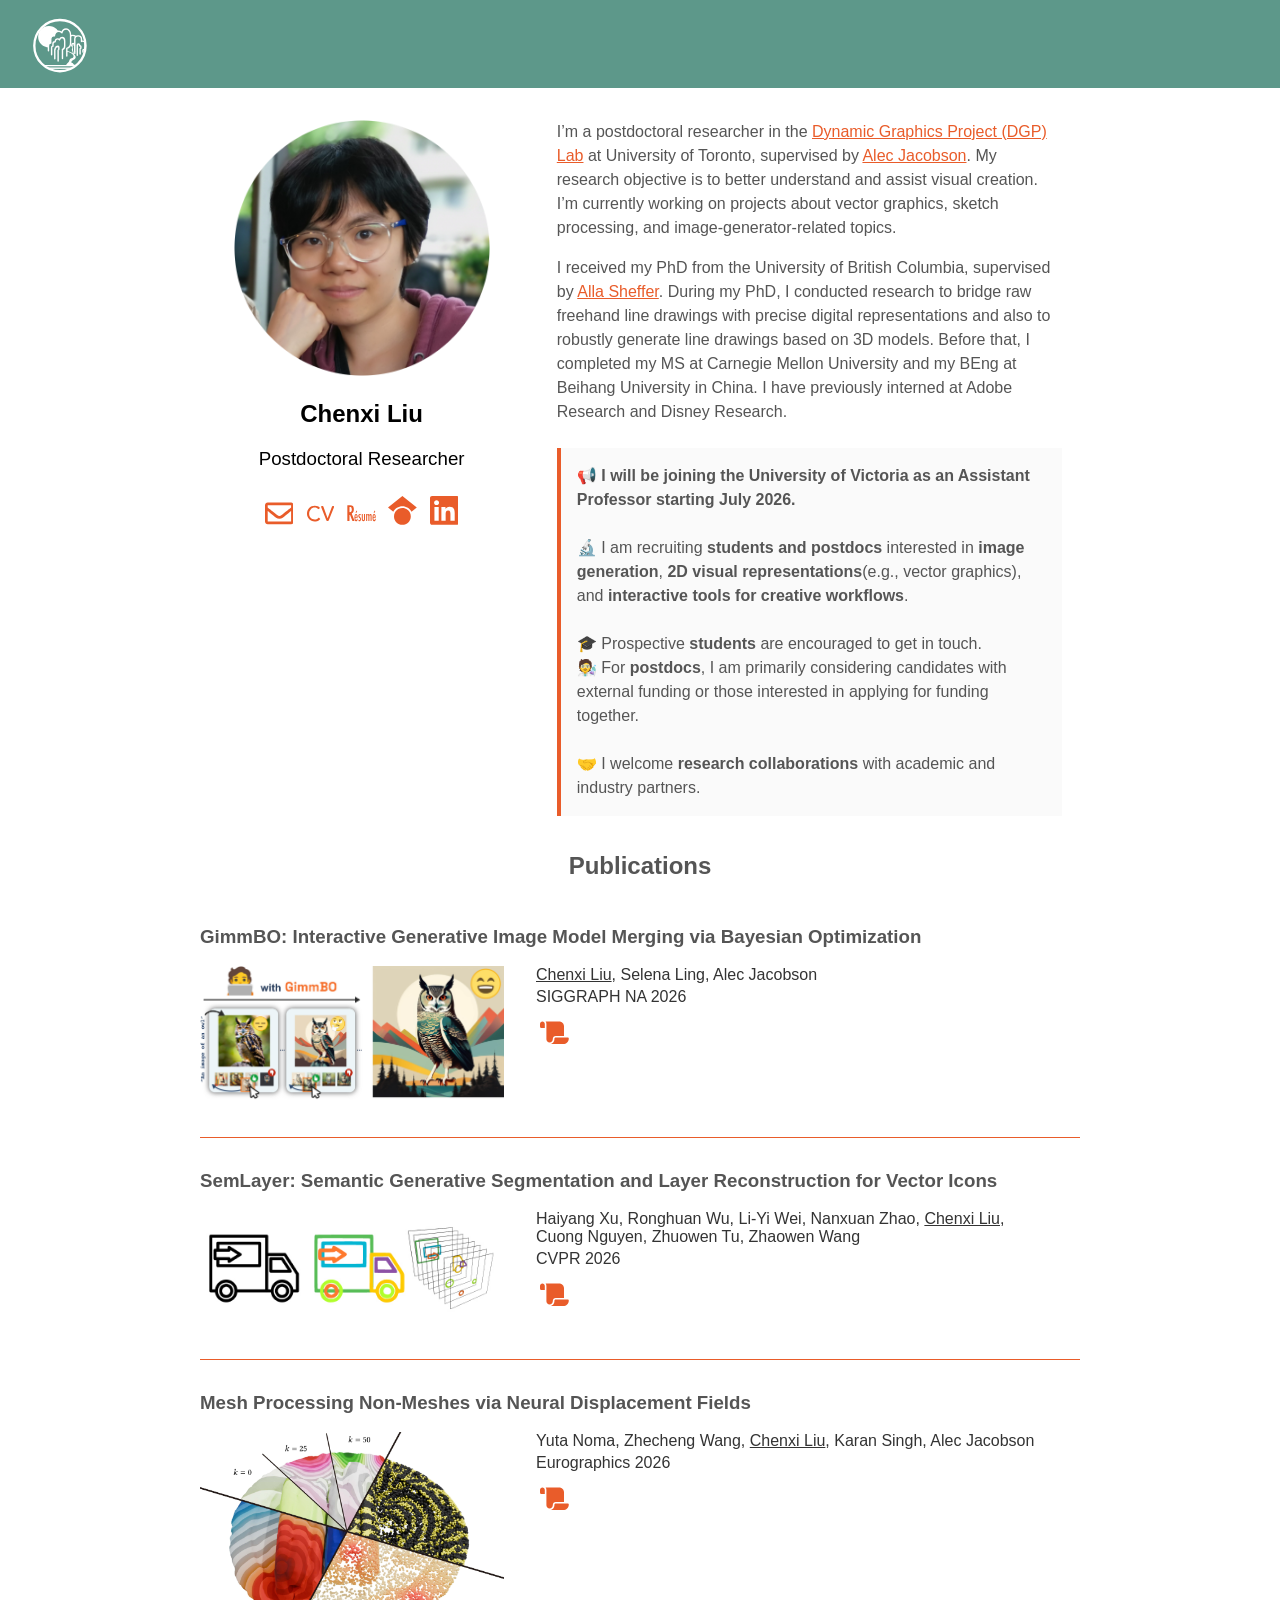
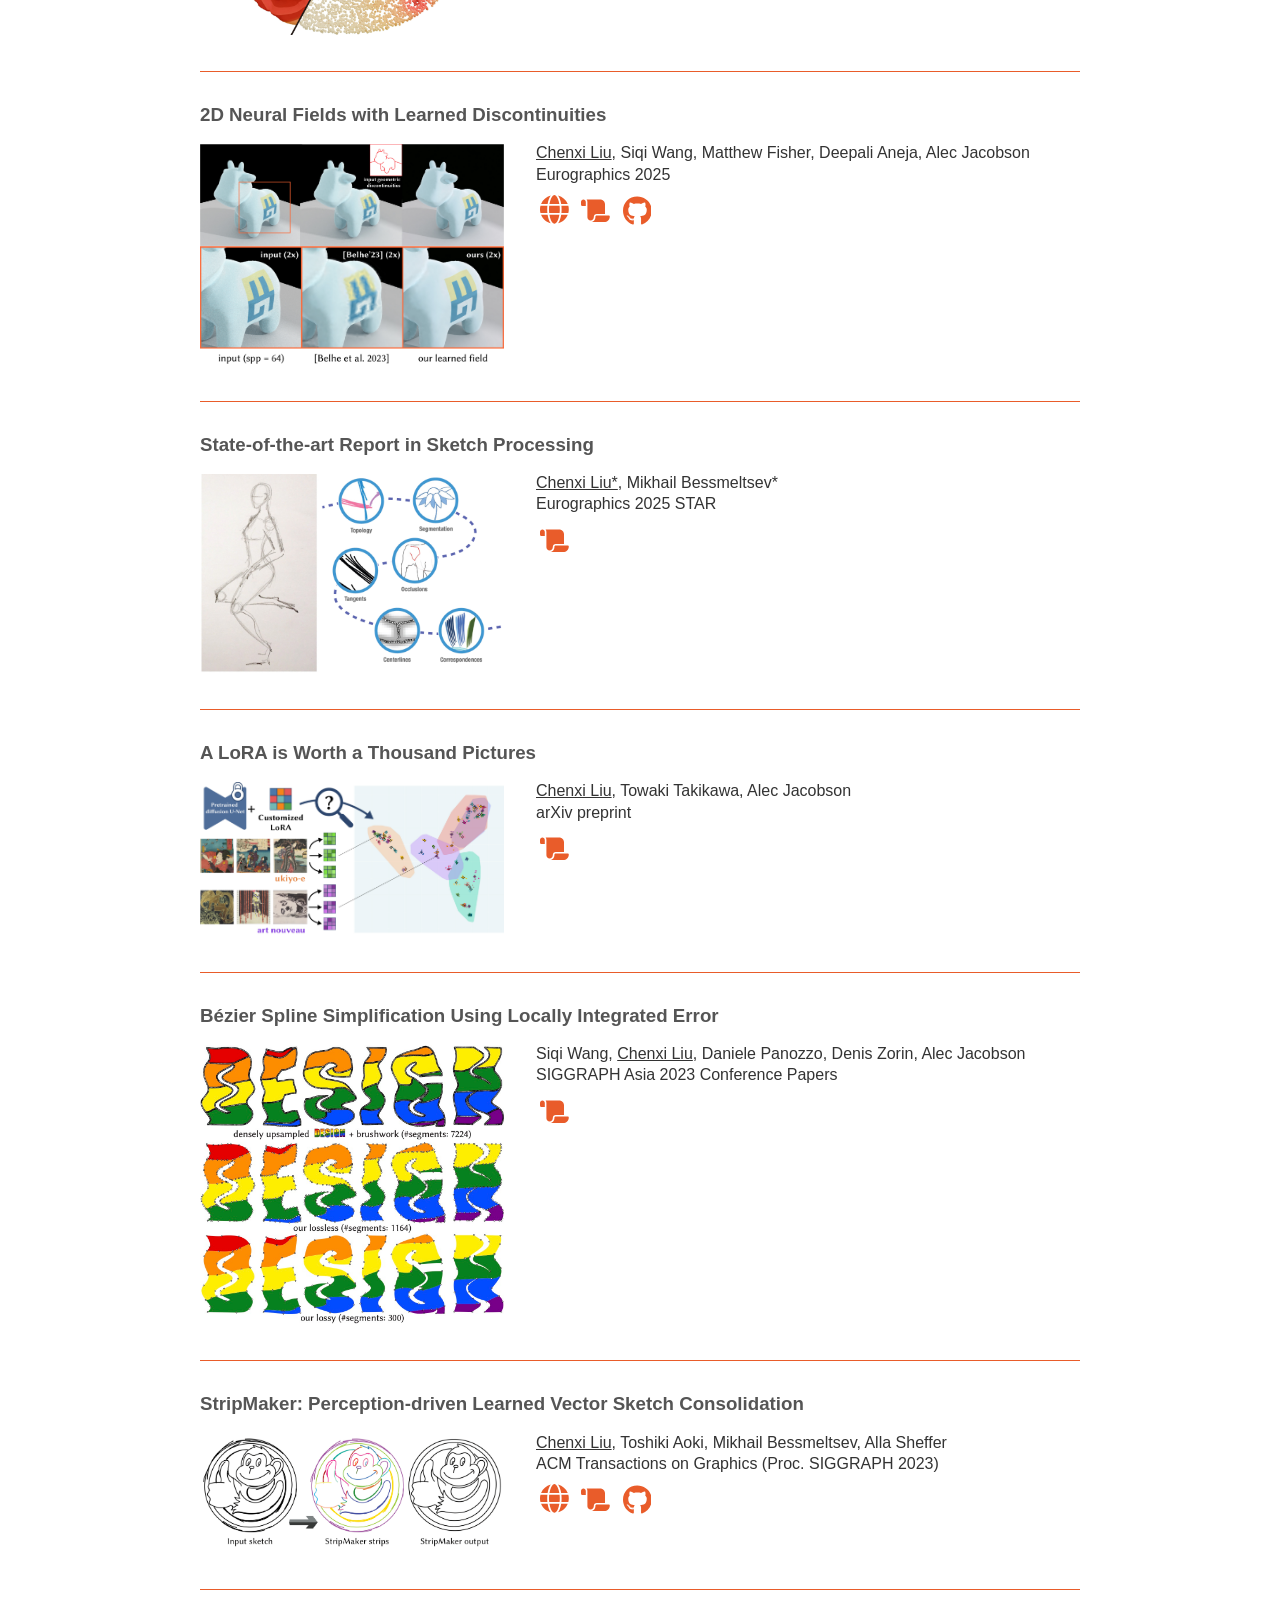
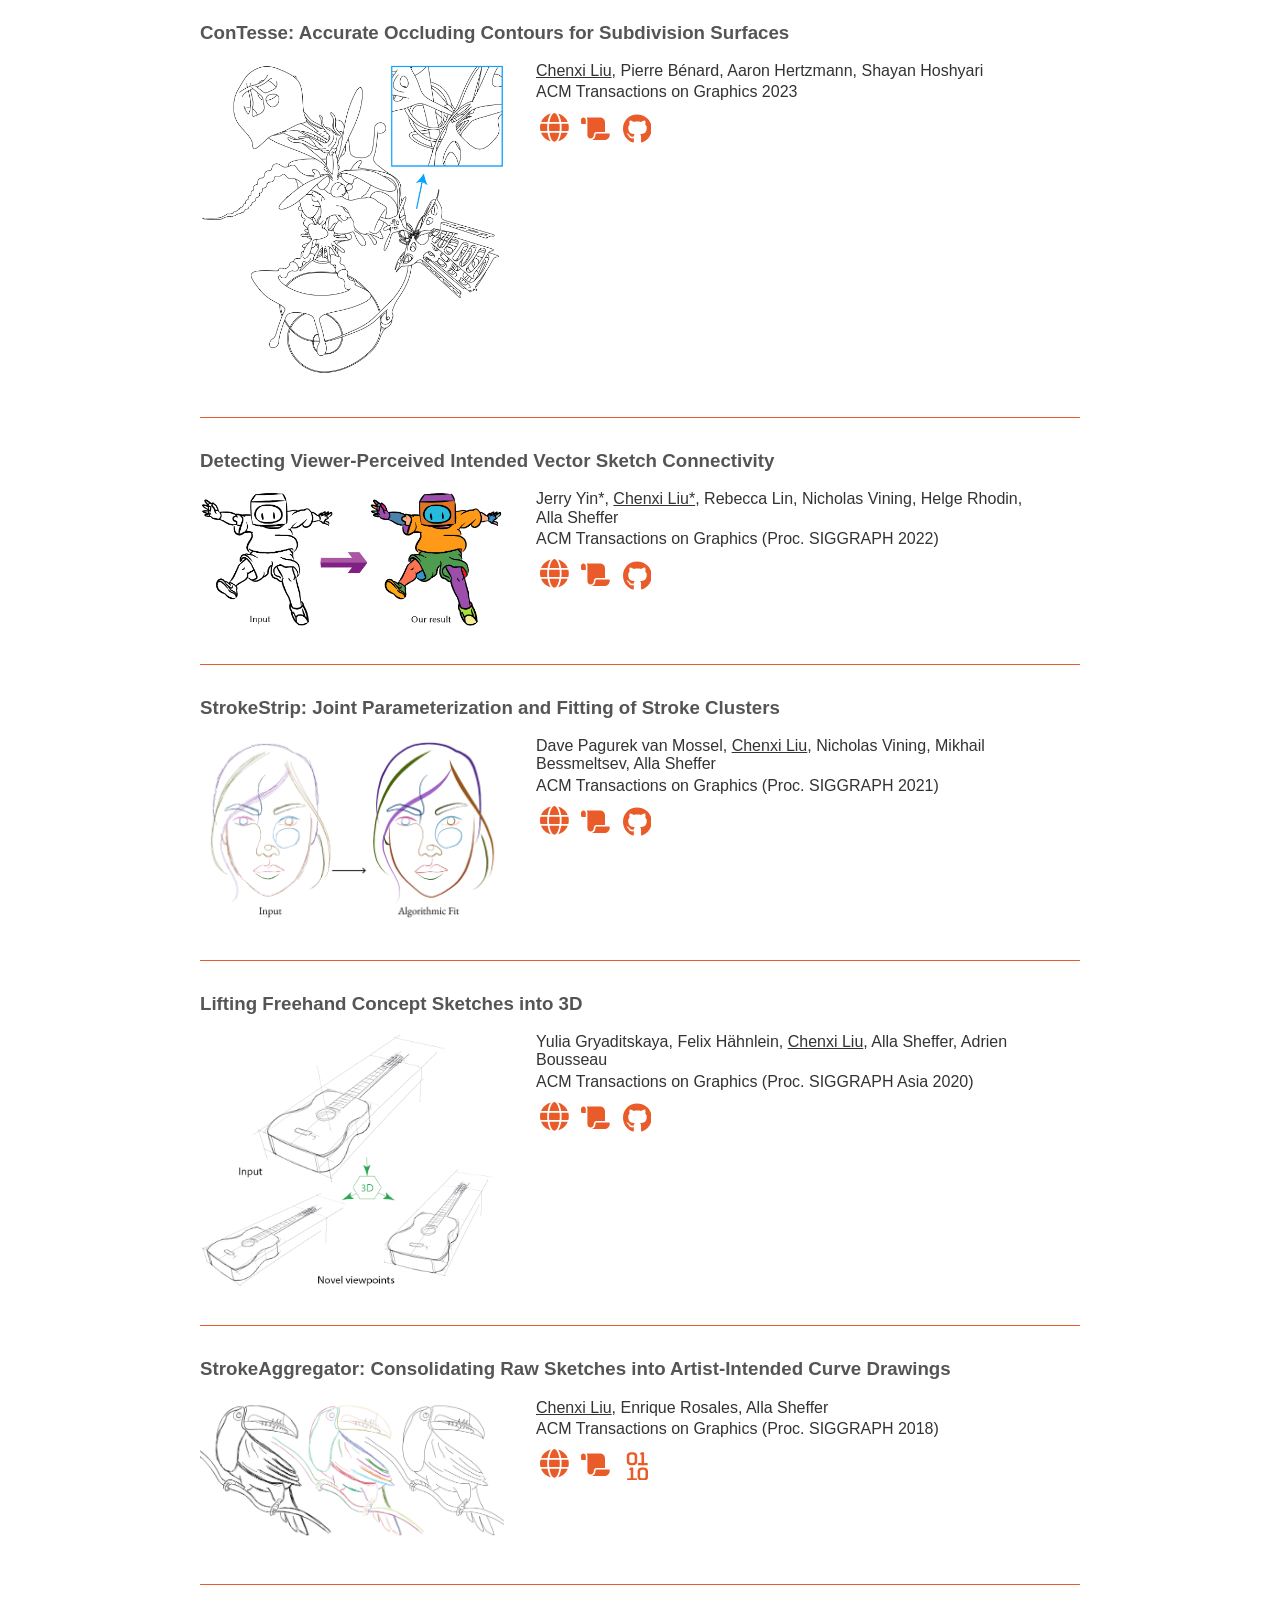
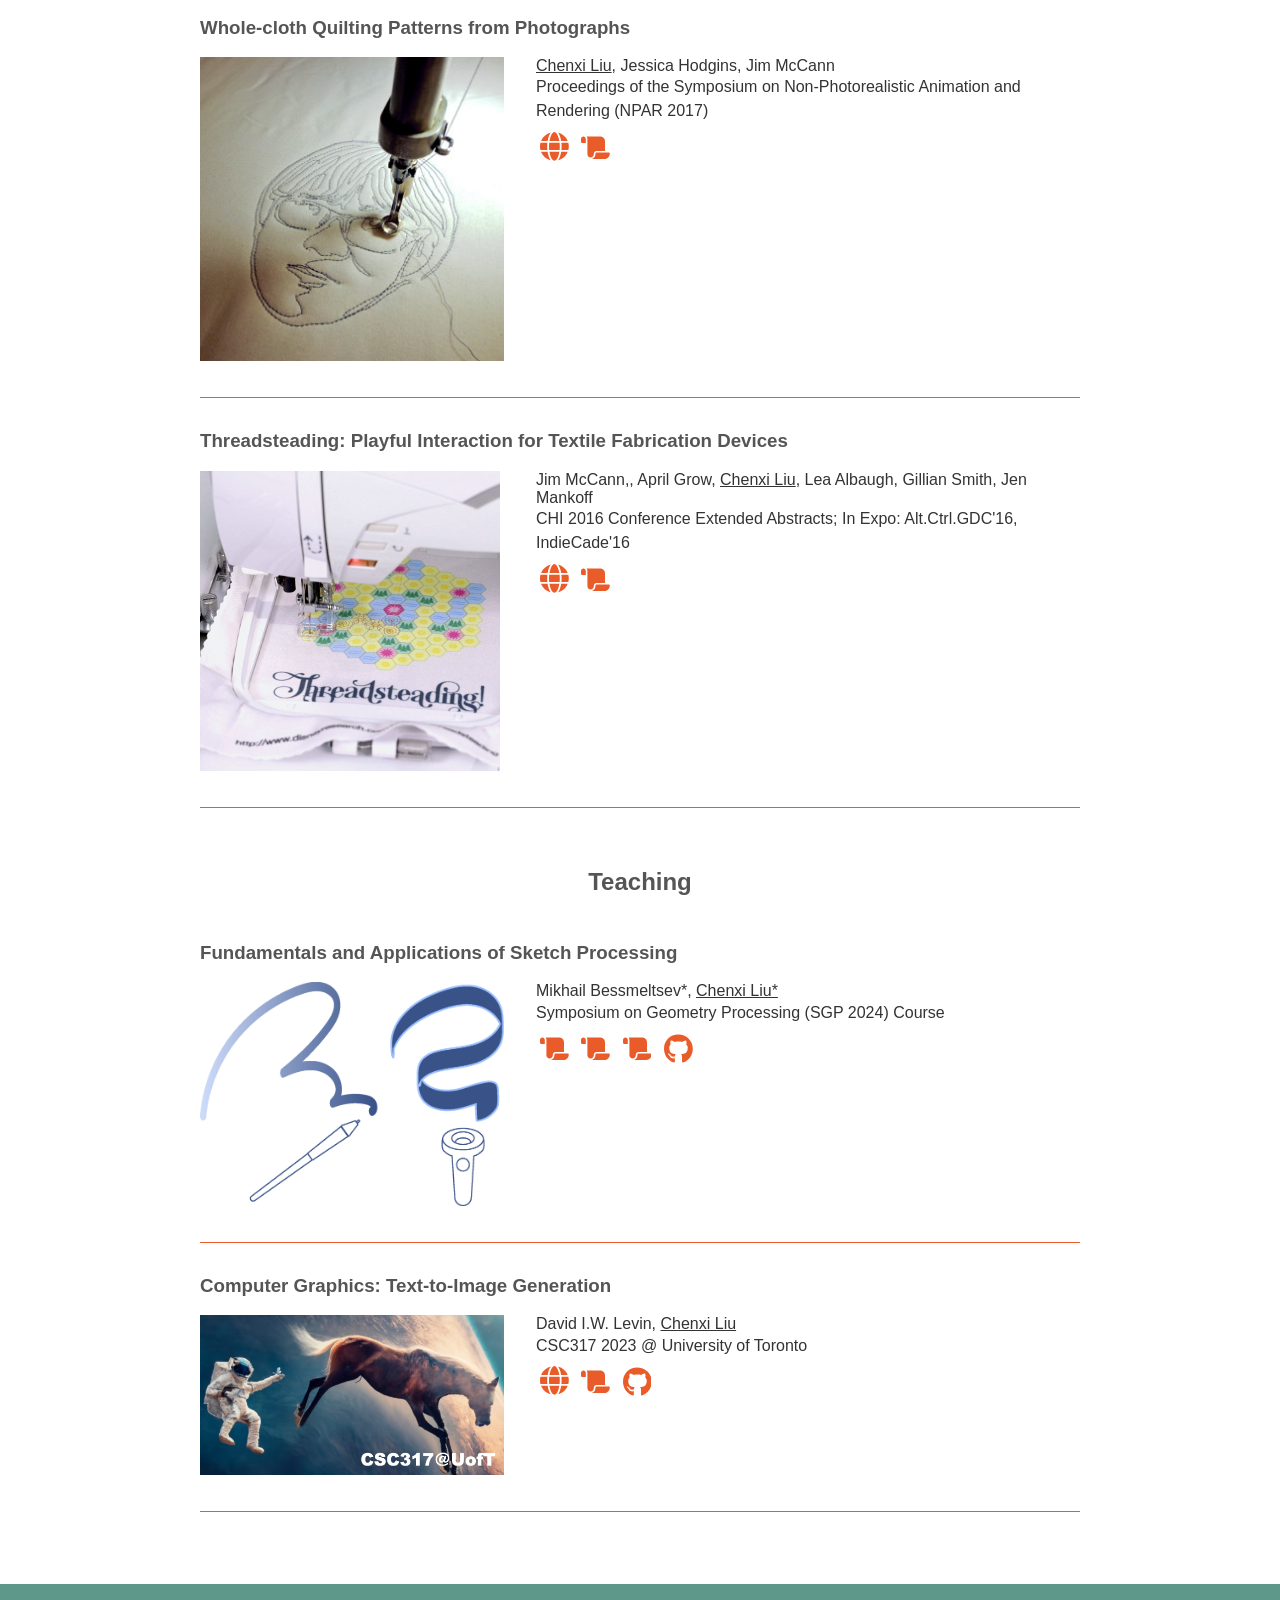
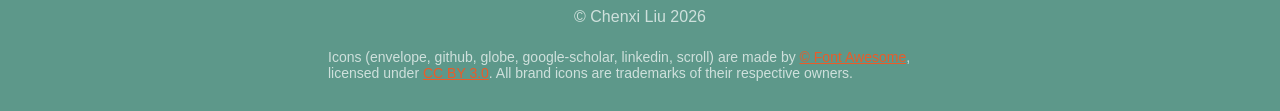
==== commit 42f5b564: "Added new projects and added an announcement." ====
--- a/index.html
+++ b/index.html
@@ -254,9 +254,15 @@
 During my PhD, I conducted research to bridge raw freehand line drawings with precise digital representations and also to robustly generate line drawings based on 3D models.
 Before that, I completed my MS at Carnegie Mellon University and my BEng at Beihang University in China.
 I have previously interned at Adobe Research and Disney Research.</p>
-<div style="background-color: #F2F2F2; border-left: 4px solid #E95C2A; padding: 1em; margin-top: 1.5em; font-size: 1rem;">
-  🔎 <strong>I’m currently on the job market</strong>, seeking tenure-track faculty positions or full-time research roles in industry.
-  Feel free to reach out if you know of any opportunities!
+<div style="background-color: #FAFAFA; border-left: 4px solid #E95C2A; padding: 1em; margin-top: 1.5em; font-size: 1rem;">
+  📢 <strong>I will be joining the University of Victoria as an Assistant Professor starting July 2026.</strong><br><br>
+  
+  🔬 I am recruiting <strong>students and postdocs</strong> interested in <strong>image generation</strong>, <strong>2D visual representations</strong>(e.g., vector graphics), and <strong>interactive tools for creative workflows</strong>.<br><br>
+  
+  🎓 Prospective <strong>students</strong> are encouraged to get in touch.<br>
+  🧑‍🔬 For <strong>postdocs</strong>, I am primarily considering candidates with external funding or those interested in applying for funding together.<br><br>
+  
+  🤝 I welcome <strong>research collaborations</strong> with academic and industry partners.
 </div>
 
 
@@ -268,6 +274,244 @@
   
     <div class="w-100 w-70-ns center"><h2 class="tc-l mid-gray">Publications</h2></div>
     <div class="pa2-ns w-100 w-70-ns center">
+       
+          <h3 class="flex-none mid-gray">GimmBO: Interactive Generative Image Model Merging via Bayesian Optimization</h3>
+          <section class="w-100 mw8">
+            <div class="relative w-100 mb4">
+              
+
+<article class="bb b--orange">
+  <div class="db pb4-ns ph3 ph0-l no-underline dark-gray">
+    <div class="flex flex-column flex-row-ns">
+      
+          
+        <div class="pr3-ns mb4 mb0-ns w-100 w-40-ns measure-narrow">
+          <img src="/projects/gimmbo/representative.jpg" class="img" alt="Teaser image of ">
+        </div>
+      
+      <div class="blah w-100 w-60-ns pl3-ns">
+        <div>
+          
+          
+          
+              
+                  <u>Chenxi Liu</u>, 
+              
+          
+              
+                  Selena Ling, 
+              
+          
+              
+                  Alec Jacobson
+              
+          
+        </div>
+        <div class="f6 f5-l lh-copy nested-copy-line-height nested-links">
+          SIGGRAPH NA 2026
+        </div>
+        <div class="f6 f5-l lh-copy nested-copy-line-height nested-links">
+          
+          
+          
+            <a href="https://arxiv.org/abs/2601.18585"><span class="inline-svg pa1 grow-large" >
+
+
+
+<?xml version="1.0" encoding="utf-8"?>
+<!-- Generator: Adobe Illustrator 27.6.1, SVG Export Plug-In . SVG Version: 6.00 Build 0)  -->
+<svg version="1.1" id="Layer_1" xmlns="http://www.w3.org/2000/svg" xmlns:xlink="http://www.w3.org/1999/xlink" x="0px" y="0px"
+	 viewBox="0 0 448 512" style="enable-background:new 0 0 448 512;" xml:space="preserve">
+<path fill="#e95c2a" d="M0.1,139.8v37.3c0,13.8,11.1,24.9,24.9,24.9h12.4h37.3v-62.2c0-20.6-16.7-37.3-37.3-37.3S0.1,119.2,0.1,139.8z M87.2,102.5
+	c7.8,10.4,12.4,23.3,12.4,37.3v236.4c0,27.5,22.3,49.8,49.8,49.8s49.8-22.3,49.8-49.8v-4.1c0-25.2,20.5-45.7,45.7-45.7h128.6V177.1
+	c0-41.2-33.4-74.7-74.7-74.7H87.2z M360.9,450.9c48.1,0,87.1-39,87.1-87.1c0-6.8-5.6-12.4-12.4-12.4H244.8
+	c-11.4,0-20.8,9.3-20.8,20.8v4.1c0,41.2-33.4,74.7-74.7,74.7h136.9H360.9z"/>
+</svg>
+
+</span></a>
+          
+
+          
+
+          
+          
+        </div>
+        
+      </div>
+    </div>
+  </div>
+</article>
+
+            </div>
+          </section>
+       
+          <h3 class="flex-none mid-gray">SemLayer: Semantic Generative Segmentation and Layer Reconstruction for Vector Icons</h3>
+          <section class="w-100 mw8">
+            <div class="relative w-100 mb4">
+              
+
+<article class="bb b--orange">
+  <div class="db pb4-ns ph3 ph0-l no-underline dark-gray">
+    <div class="flex flex-column flex-row-ns">
+      
+          
+        <div class="pr3-ns mb4 mb0-ns w-100 w-40-ns measure-narrow">
+          <img src="/projects/semlayer/representative.jpg" class="img" alt="Teaser image of ">
+        </div>
+      
+      <div class="blah w-100 w-60-ns pl3-ns">
+        <div>
+          
+          
+          
+              
+                  Haiyang Xu, 
+              
+          
+              
+                  Ronghuan Wu, 
+              
+          
+              
+                  Li-Yi Wei, 
+              
+          
+              
+                  Nanxuan Zhao, 
+              
+          
+              
+                  <u>Chenxi Liu</u>, 
+              
+          
+              
+                  Cuong Nguyen, 
+              
+          
+              
+                  Zhuowen Tu, 
+              
+          
+              
+                  Zhaowen Wang
+              
+          
+        </div>
+        <div class="f6 f5-l lh-copy nested-copy-line-height nested-links">
+          CVPR 2026
+        </div>
+        <div class="f6 f5-l lh-copy nested-copy-line-height nested-links">
+          
+          
+          
+            <a href="https://arxiv.org/abs/2603.24039"><span class="inline-svg pa1 grow-large" >
+
+
+
+<?xml version="1.0" encoding="utf-8"?>
+<!-- Generator: Adobe Illustrator 27.6.1, SVG Export Plug-In . SVG Version: 6.00 Build 0)  -->
+<svg version="1.1" id="Layer_1" xmlns="http://www.w3.org/2000/svg" xmlns:xlink="http://www.w3.org/1999/xlink" x="0px" y="0px"
+	 viewBox="0 0 448 512" style="enable-background:new 0 0 448 512;" xml:space="preserve">
+<path fill="#e95c2a" d="M0.1,139.8v37.3c0,13.8,11.1,24.9,24.9,24.9h12.4h37.3v-62.2c0-20.6-16.7-37.3-37.3-37.3S0.1,119.2,0.1,139.8z M87.2,102.5
+	c7.8,10.4,12.4,23.3,12.4,37.3v236.4c0,27.5,22.3,49.8,49.8,49.8s49.8-22.3,49.8-49.8v-4.1c0-25.2,20.5-45.7,45.7-45.7h128.6V177.1
+	c0-41.2-33.4-74.7-74.7-74.7H87.2z M360.9,450.9c48.1,0,87.1-39,87.1-87.1c0-6.8-5.6-12.4-12.4-12.4H244.8
+	c-11.4,0-20.8,9.3-20.8,20.8v4.1c0,41.2-33.4,74.7-74.7,74.7h136.9H360.9z"/>
+</svg>
+
+</span></a>
+          
+
+          
+
+          
+          
+        </div>
+        
+      </div>
+    </div>
+  </div>
+</article>
+
+            </div>
+          </section>
+       
+          <h3 class="flex-none mid-gray">Mesh Processing Non-Meshes via Neural Displacement Fields</h3>
+          <section class="w-100 mw8">
+            <div class="relative w-100 mb4">
+              
+
+<article class="bb b--orange">
+  <div class="db pb4-ns ph3 ph0-l no-underline dark-gray">
+    <div class="flex flex-column flex-row-ns">
+      
+          
+        <div class="pr3-ns mb4 mb0-ns w-100 w-40-ns measure-narrow">
+          <img src="/projects/neuraldisplacementfields/representative.jpg" class="img" alt="Teaser image of ">
+        </div>
+      
+      <div class="blah w-100 w-60-ns pl3-ns">
+        <div>
+          
+          
+          
+              
+                  Yuta Noma, 
+              
+          
+              
+                  Zhecheng Wang, 
+              
+          
+              
+                  <u>Chenxi Liu</u>, 
+              
+          
+              
+                  Karan Singh, 
+              
+          
+              
+                  Alec Jacobson
+              
+          
+        </div>
+        <div class="f6 f5-l lh-copy nested-copy-line-height nested-links">
+          Eurographics 2026
+        </div>
+        <div class="f6 f5-l lh-copy nested-copy-line-height nested-links">
+          
+          
+          
+            <a href="https://onlinelibrary.wiley.com/doi/full/10.1111/cgf.70354"><span class="inline-svg pa1 grow-large" >
+
+
+
+<?xml version="1.0" encoding="utf-8"?>
+<!-- Generator: Adobe Illustrator 27.6.1, SVG Export Plug-In . SVG Version: 6.00 Build 0)  -->
+<svg version="1.1" id="Layer_1" xmlns="http://www.w3.org/2000/svg" xmlns:xlink="http://www.w3.org/1999/xlink" x="0px" y="0px"
+	 viewBox="0 0 448 512" style="enable-background:new 0 0 448 512;" xml:space="preserve">
+<path fill="#e95c2a" d="M0.1,139.8v37.3c0,13.8,11.1,24.9,24.9,24.9h12.4h37.3v-62.2c0-20.6-16.7-37.3-37.3-37.3S0.1,119.2,0.1,139.8z M87.2,102.5
+	c7.8,10.4,12.4,23.3,12.4,37.3v236.4c0,27.5,22.3,49.8,49.8,49.8s49.8-22.3,49.8-49.8v-4.1c0-25.2,20.5-45.7,45.7-45.7h128.6V177.1
+	c0-41.2-33.4-74.7-74.7-74.7H87.2z M360.9,450.9c48.1,0,87.1-39,87.1-87.1c0-6.8-5.6-12.4-12.4-12.4H244.8
+	c-11.4,0-20.8,9.3-20.8,20.8v4.1c0,41.2-33.4,74.7-74.7,74.7h136.9H360.9z"/>
+</svg>
+
+</span></a>
+          
+
+          
+
+          
+          
+        </div>
+        
+      </div>
+    </div>
+  </div>
+</article>
+
+            </div>
+          </section>
        
           <h3 class="flex-none mid-gray">2D Neural Fields with Learned Discontinuities</h3>
           <section class="w-100 mw8">
@@ -1663,7 +1907,7 @@
     <footer class="bg-green bottom-0 w-100 pa3" role="contentinfo">
   <div class="flex justify-between">
   <a class="f5 fw4 hover-white no-underline white-70 dn dib-ns pv2 ph3 center" href="https://example.org/" >
-    &copy;  Chenxi Liu 2025 
+    &copy;  Chenxi Liu 2026 
   </a>
   </div>
   <div class="flex justify-between f6 w-50 no-underline white-70 pv0 ma0 center">
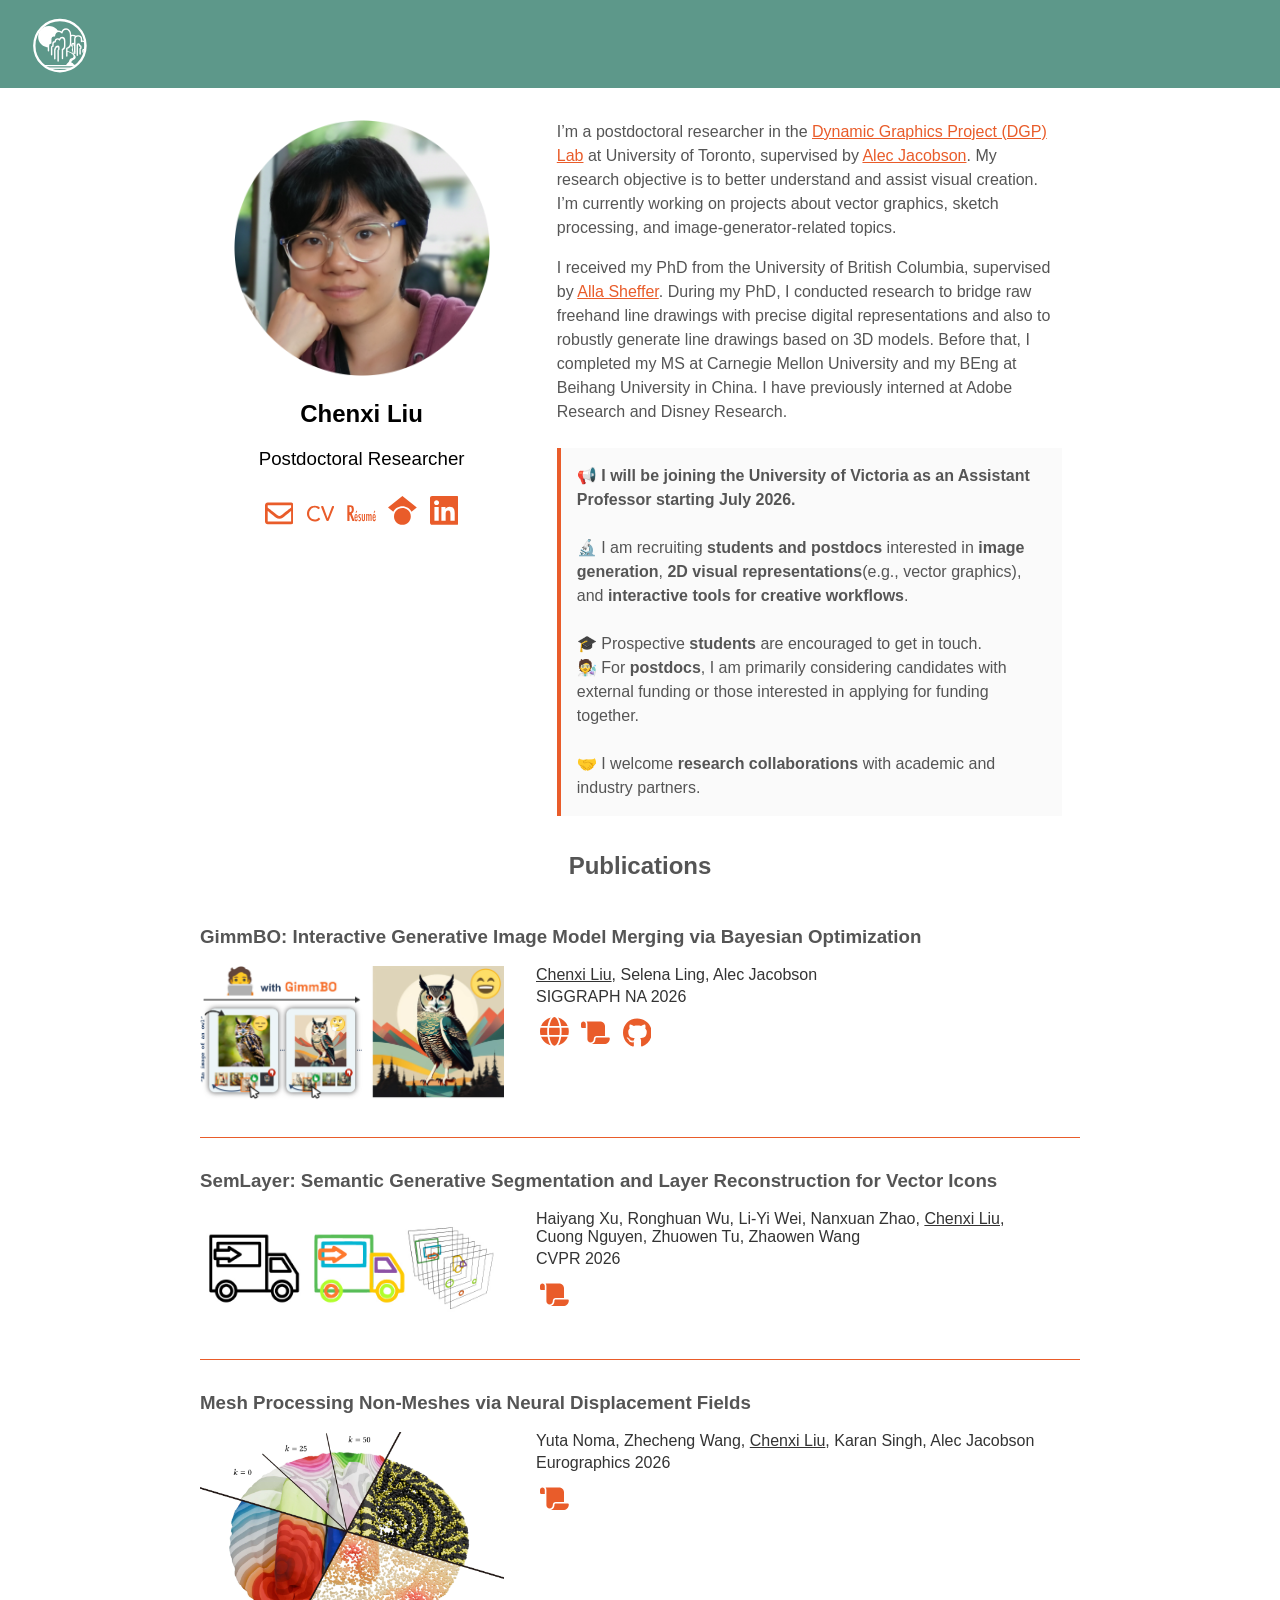
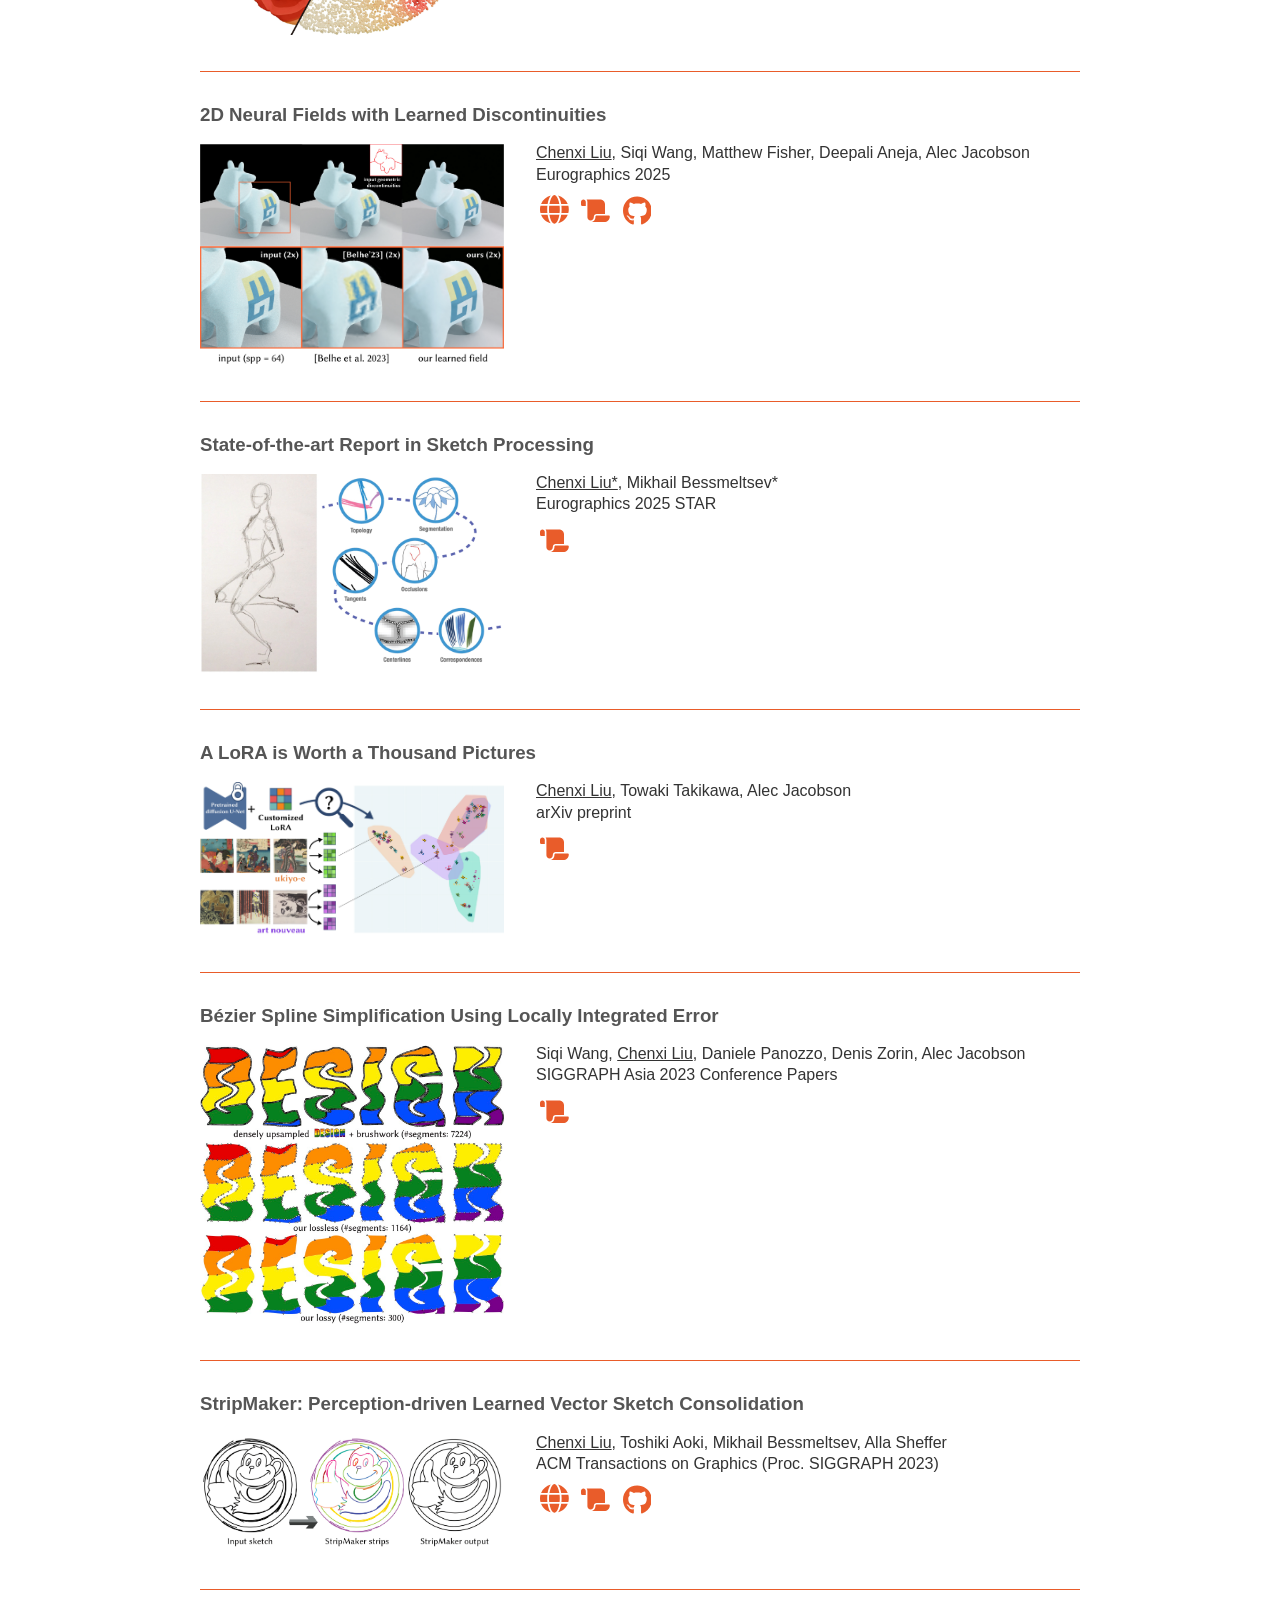
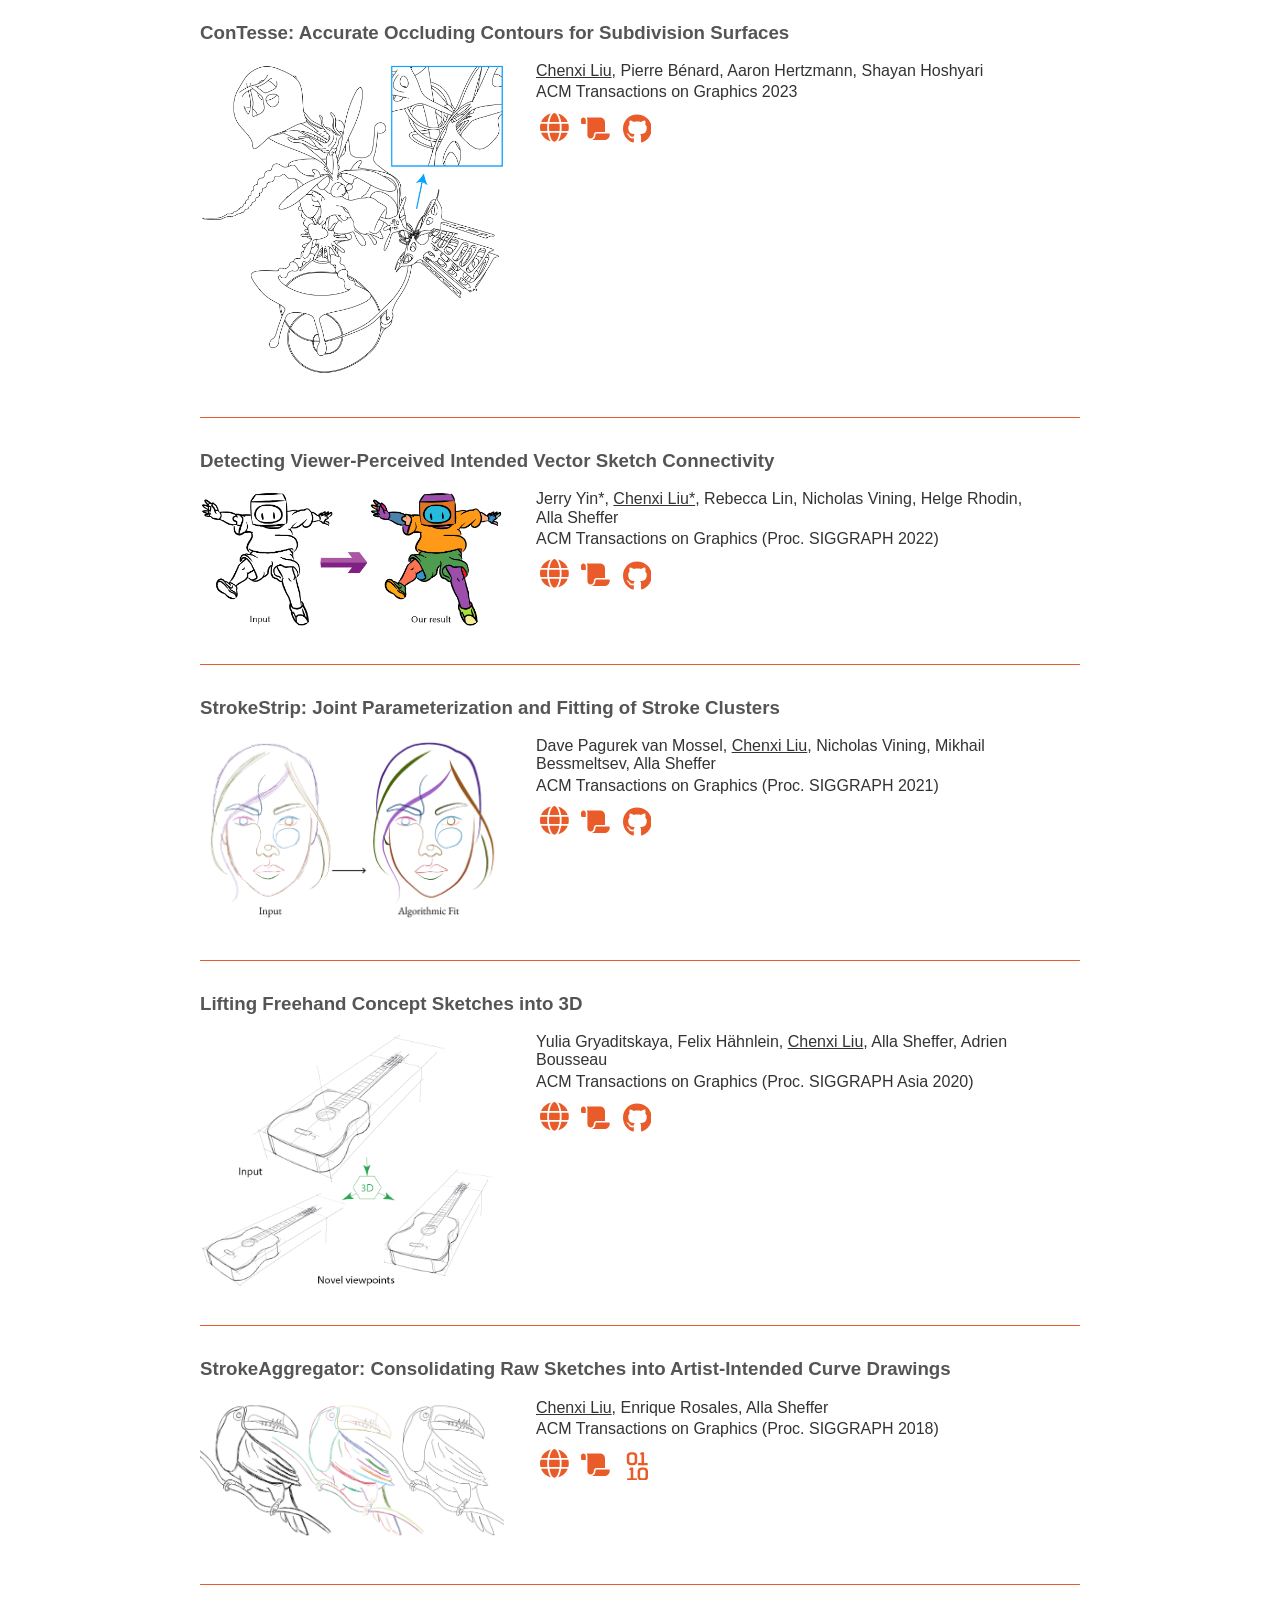
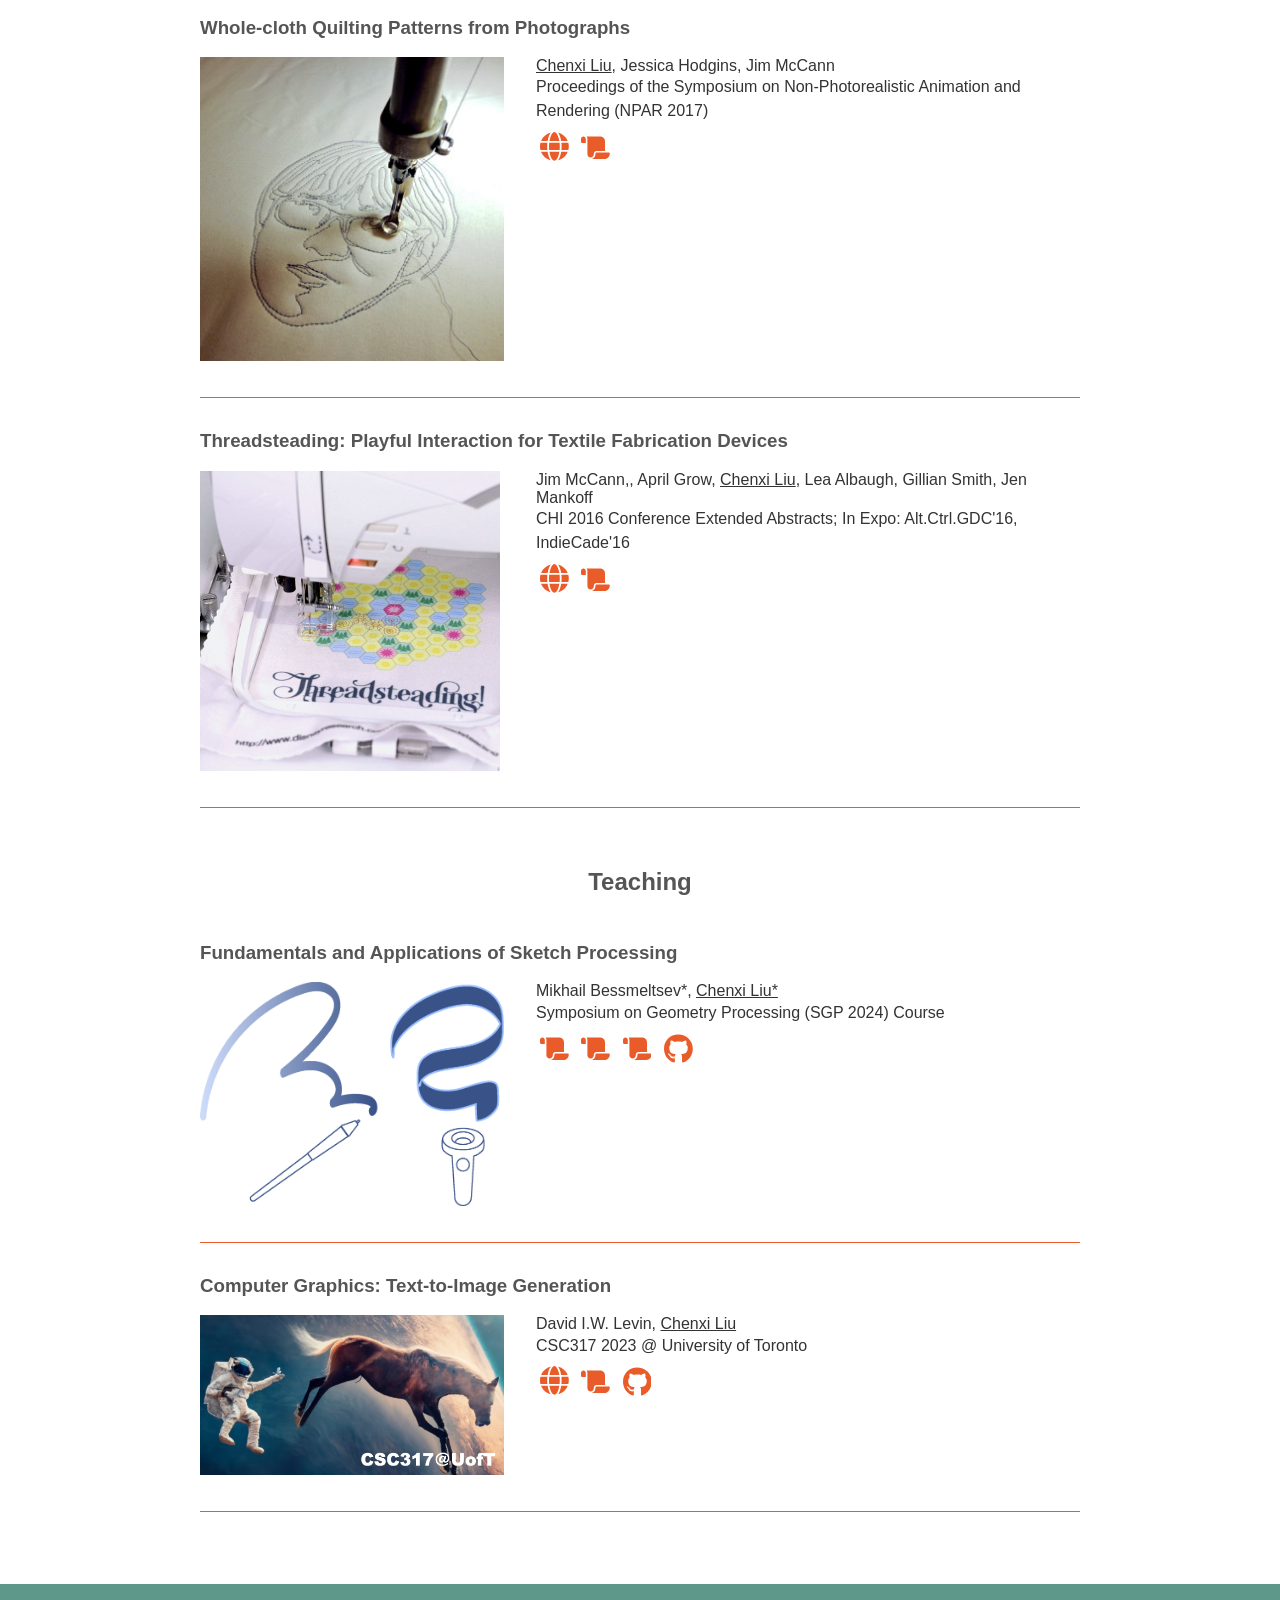
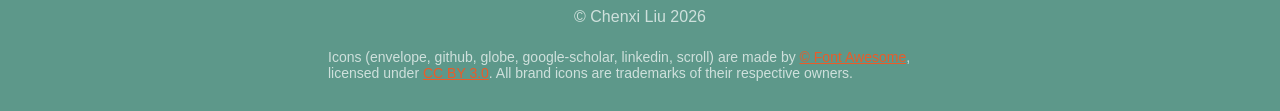
==== commit 5fd90f64: "Added new gimmbo links." ====
--- a/index.html
+++ b/index.html
@@ -313,6 +313,28 @@
         <div class="f6 f5-l lh-copy nested-copy-line-height nested-links">
           
           
+            <a href="https://gimmbo-project.github.io/"><span class="inline-svg pa1 grow-large" >
+
+
+
+<?xml version="1.0" encoding="utf-8"?>
+<!-- Generator: Adobe Illustrator 27.6.1, SVG Export Plug-In . SVG Version: 6.00 Build 0)  -->
+<svg version="1.1" id="Layer_1" xmlns="http://www.w3.org/2000/svg" xmlns:xlink="http://www.w3.org/1999/xlink" x="0px" y="0px"
+	 viewBox="0 0 448 512" style="enable-background:new 0 0 448 512;" xml:space="preserve">
+<path fill="#e95c2a" d="M308,256c0,19.4-1.1,38.1-2.9,56H142.9c-1.9-17.9-2.9-36.6-2.9-56s1.1-38.2,2.9-56h162.2C307,217.8,308,236.6,308,256z
+	 M333.2,200h107.7c4.6,17.9,7.1,36.7,7.1,56s-2.4,38.1-7.1,56H333.2c1.8-18,2.8-36.8,2.8-56S335,218,333.2,200z M431.7,172H329.6
+	c-8.8-55.9-26.1-102.7-48.4-132.7C349.7,57.5,405.5,107.2,431.7,172L431.7,172z M301.3,172H146.7c5.3-31.9,13.6-60,23.6-82.9
+	c9.2-20.7,19.4-35.6,29.3-45.1C209.5,34.8,217.6,32,224,32c6.4,0,14.5,2.8,24.3,12.1c9.9,9.5,20.1,24.4,29.3,45.1
+	C287.8,111.9,295.9,140.1,301.3,172z M118.4,172H16.3C42.5,107.2,98.2,57.5,166.8,39.3C144.5,69.3,127.1,116.1,118.4,172z M7.1,200
+	h107.7c-1.8,18-2.8,36.8-2.8,56s1,38,2.8,56H7.1C2.5,294.1,0,275.3,0,256S2.5,217.9,7.1,200z M170.4,422.8
+	c-10.2-22.8-18.3-50.9-23.6-82.8h154.5c-5.3,31.9-13.6,60-23.6,82.8c-9.2,20.7-19.4,35.6-29.3,45.1c-9.8,9.4-17.9,12.2-24.3,12.2
+	s-14.5-2.8-24.3-12.1C189.8,458.5,179.6,443.5,170.4,422.8L170.4,422.8z M118.4,340c8.8,55.9,26.1,102.7,48.4,132.6
+	C98.2,454.5,42.5,404.8,16.3,340H118.4z M431.7,340c-26.2,64.8-81.9,114.5-150.4,132.6c22.3-29.9,39.6-76.7,48.4-132.6
+	C329.7,340,431.7,340,431.7,340z"/>
+</svg>
+
+</span></a>
+          
           
             <a href="https://arxiv.org/abs/2601.18585"><span class="inline-svg pa1 grow-large" >
 
@@ -333,6 +355,13 @@
 
           
 
+          
+            <a href="https://github.com/squidrice21/gimmbo"><span class="inline-svg pa1 grow-large" >
+
+
+
+<svg xmlns="http://www.w3.org/2000/svg" viewBox="0 0 496 512"><!-- Font Awesome Free 5.15.4 by @fontawesome - https://fontawesome.com License - https://fontawesome.com/license/free (Icons: CC BY 4.0, Fonts: SIL OFL 1.1, Code: MIT License) --><path fill="#e95c2a" d="M165.9 397.4c0 2-2.3 3.6-5.2 3.6-3.3.3-5.6-1.3-5.6-3.6 0-2 2.3-3.6 5.2-3.6 3-.3 5.6 1.3 5.6 3.6zm-31.1-4.5c-.7 2 1.3 4.3 4.3 4.9 2.6 1 5.6 0 6.2-2s-1.3-4.3-4.3-5.2c-2.6-.7-5.5.3-6.2 2.3zm44.2-1.7c-2.9.7-4.9 2.6-4.6 4.9.3 2 2.9 3.3 5.9 2.6 2.9-.7 4.9-2.6 4.6-4.6-.3-1.9-3-3.2-5.9-2.9zM244.8 8C106.1 8 0 113.3 0 252c0 110.9 69.8 205.8 169.5 239.2 12.8 2.3 17.3-5.6 17.3-12.1 0-6.2-.3-40.4-.3-61.4 0 0-70 15-84.7-29.8 0 0-11.4-29.1-27.8-36.6 0 0-22.9-15.7 1.6-15.4 0 0 24.9 2 38.6 25.8 21.9 38.6 58.6 27.5 72.9 20.9 2.3-16 8.8-27.1 16-33.7-55.9-6.2-112.3-14.3-112.3-110.5 0-27.5 7.6-41.3 23.6-58.9-2.6-6.5-11.1-33.3 2.6-67.9 20.9-6.5 69 27 69 27 20-5.6 41.5-8.5 62.8-8.5s42.8 2.9 62.8 8.5c0 0 48.1-33.6 69-27 13.7 34.7 5.2 61.4 2.6 67.9 16 17.7 25.8 31.5 25.8 58.9 0 96.5-58.9 104.2-114.8 110.5 9.2 7.9 17 22.9 17 46.4 0 33.7-.3 75.4-.3 83.6 0 6.5 4.6 14.4 17.3 12.1C428.2 457.8 496 362.9 496 252 496 113.3 383.5 8 244.8 8zM97.2 352.9c-1.3 1-1 3.3.7 5.2 1.6 1.6 3.9 2.3 5.2 1 1.3-1 1-3.3-.7-5.2-1.6-1.6-3.9-2.3-5.2-1zm-10.8-8.1c-.7 1.3.3 2.9 2.3 3.9 1.6 1 3.6.7 4.3-.7.7-1.3-.3-2.9-2.3-3.9-2-.6-3.6-.3-4.3.7zm32.4 35.6c-1.6 1.3-1 4.3 1.3 6.2 2.3 2.3 5.2 2.6 6.5 1 1.3-1.3.7-4.3-1.3-6.2-2.2-2.3-5.2-2.6-6.5-1zm-11.4-14.7c-1.6 1-1.6 3.6 0 5.9 1.6 2.3 4.3 3.3 5.6 2.3 1.6-1.3 1.6-3.9 0-6.2-1.4-2.3-4-3.3-5.6-2z"/></svg>
+</span></a>
           
           
         </div>
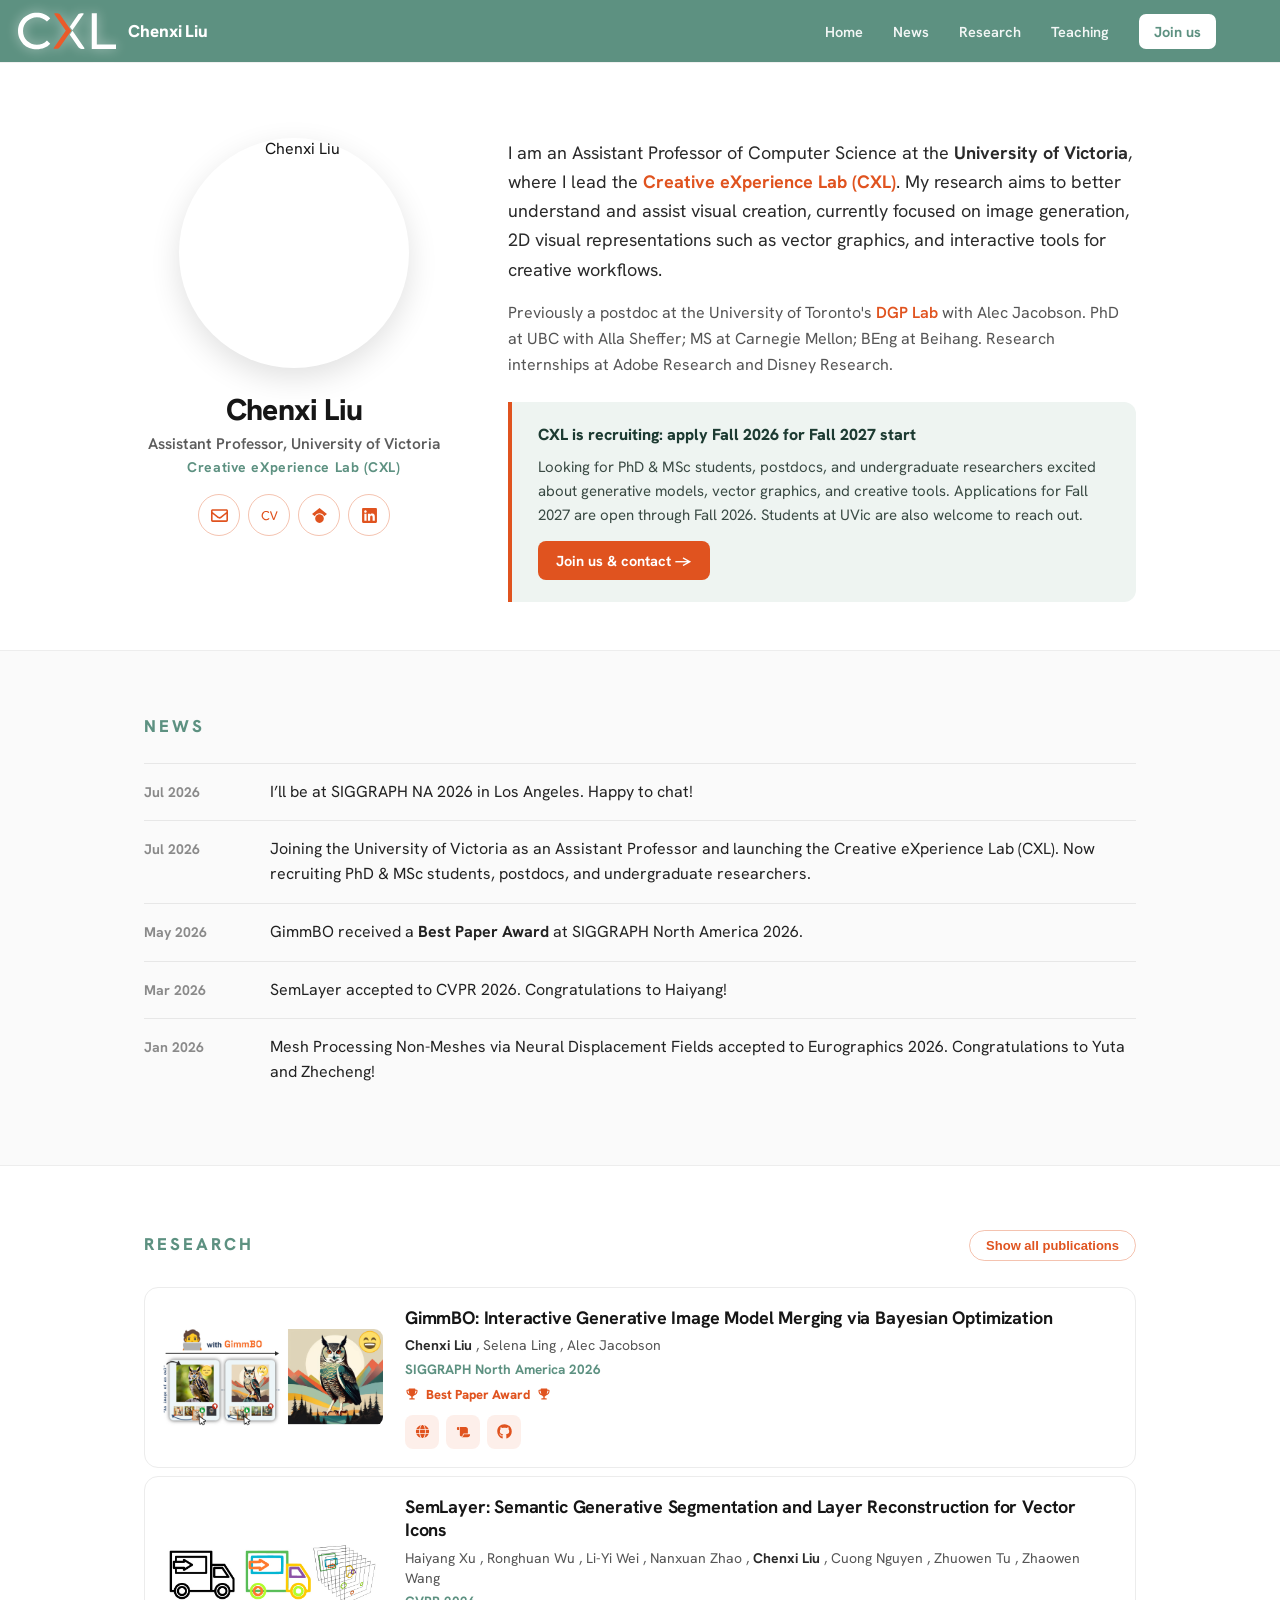
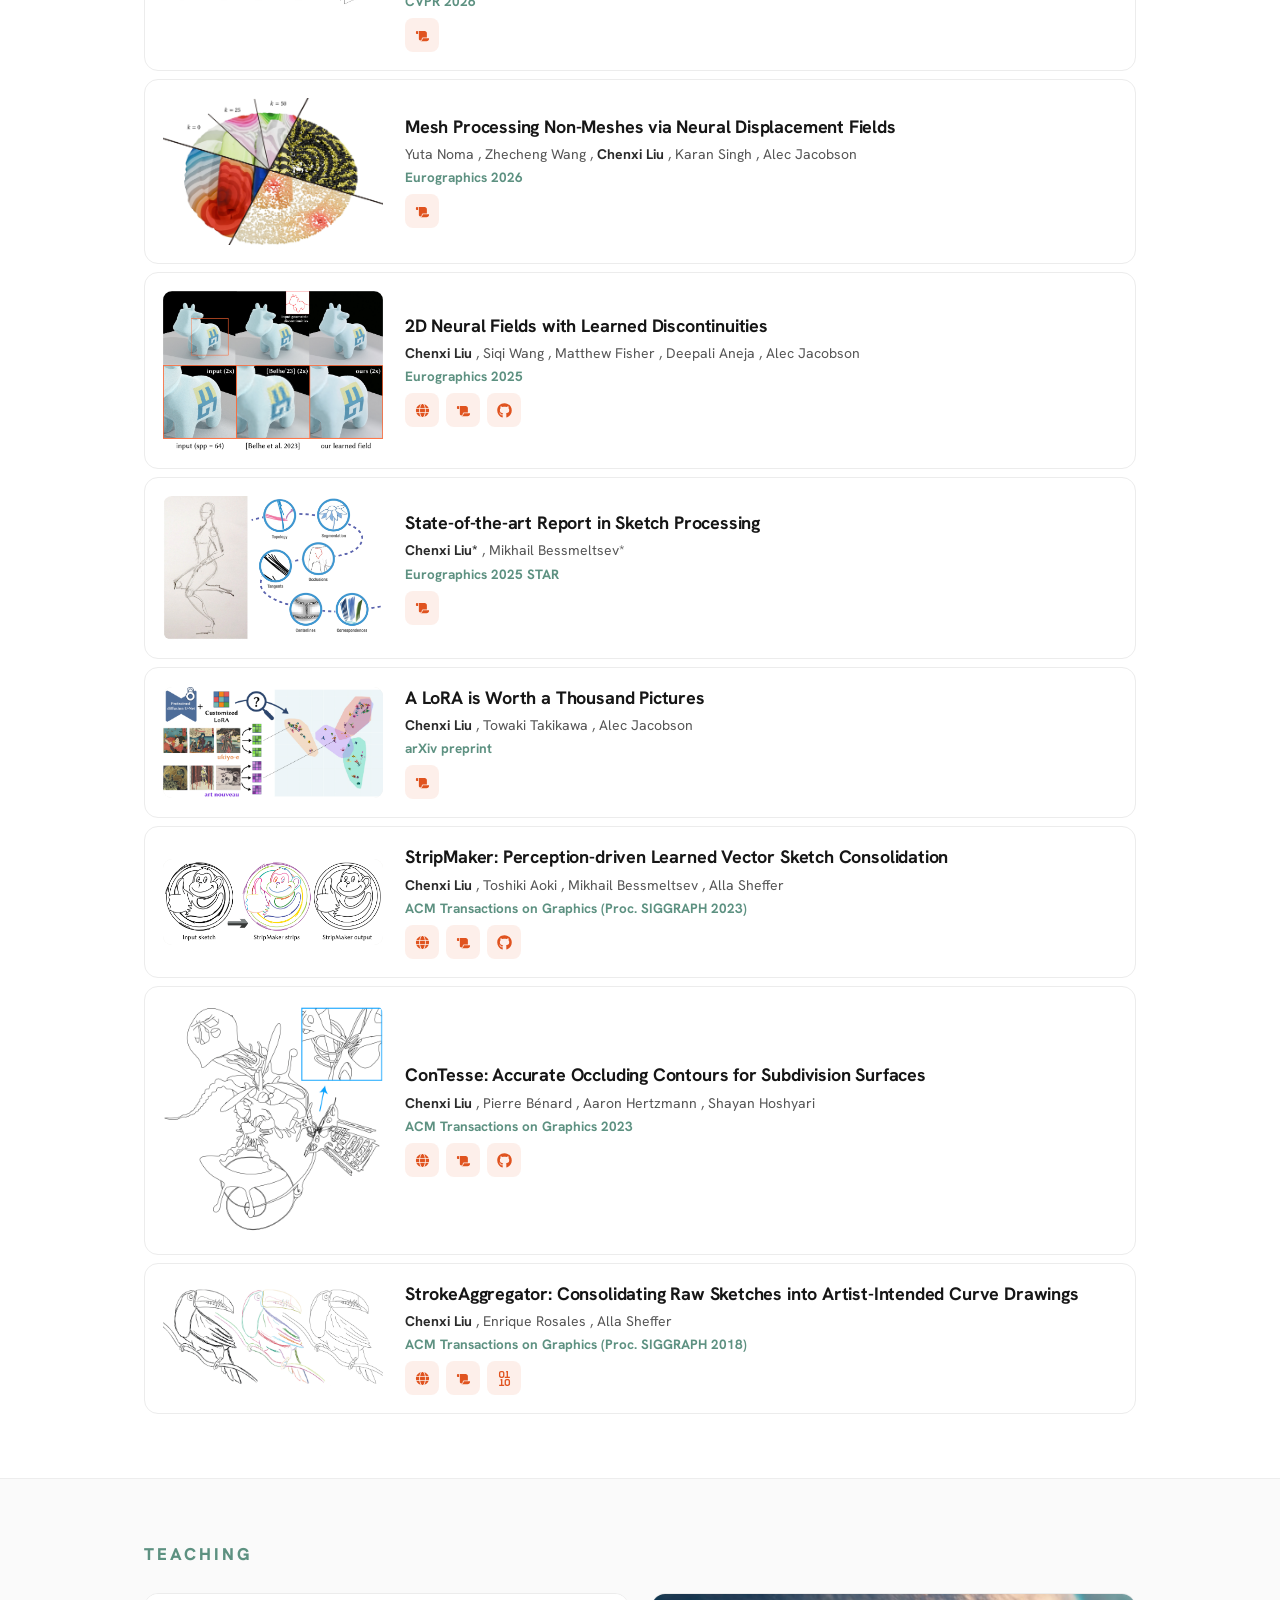
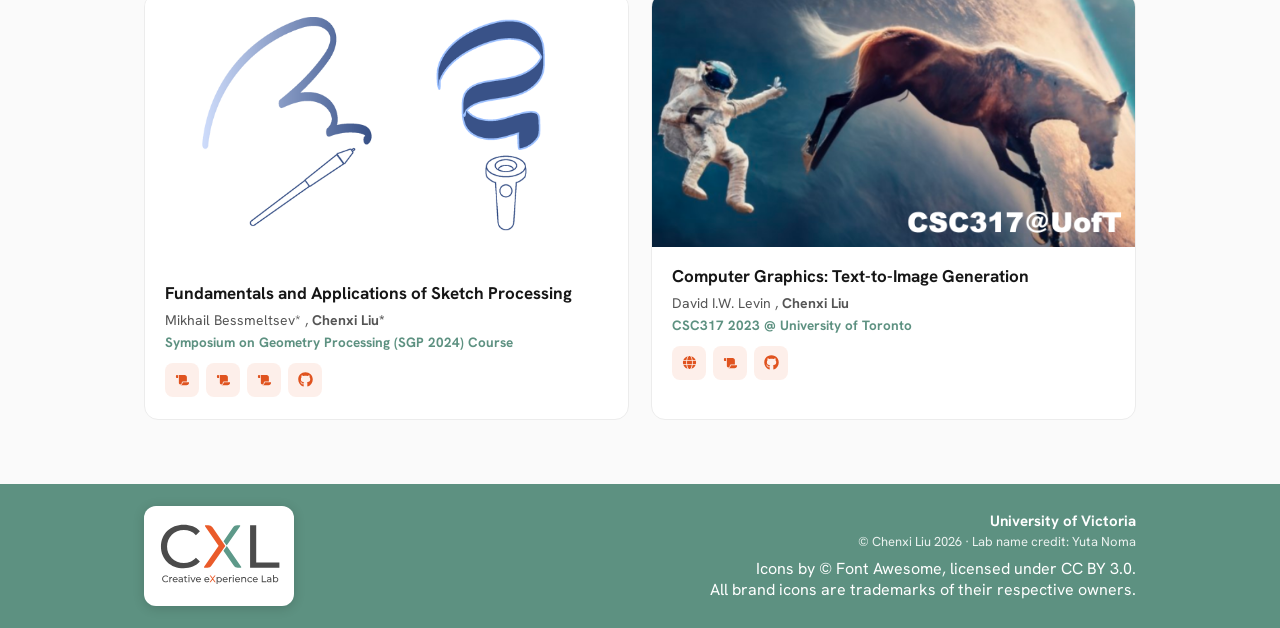
==== commit f8f5f143: "New website." ====
--- a/index.html
+++ b/index.html
@@ -1,327 +1,306 @@
 <!DOCTYPE html>
 <html lang="en-us">
-  <head>
-    <meta charset="utf-8">
-    <meta http-equiv="X-UA-Compatible" content="IE=edge,chrome=1">
-    
-    <title>About me | Chenxi Liu</title>
-    <meta name="viewport" content="width=device-width,minimum-scale=1">
-    <meta name="description" content="">
-    <meta name="generator" content="Hugo 0.121.1">
-    
-    
-    
-    
-      <meta name="robots" content="noindex, nofollow">
-    
-
-    
-<link rel="stylesheet" href="/ananke/css/main.min.css" >
-
-
-
-    
-
-    
-      
-
-    
-
-    
-    
-      <link href="/index.xml" rel="alternate" type="application/rss+xml" title="Chenxi Liu" />
-      <link href="/index.xml" rel="feed" type="application/rss+xml" title="Chenxi Liu" />
-      
-    
-
-    
-      <link rel="canonical" href="https://example.org/">
-    
-
-    <meta property="og:title" content="About me" />
+<head>
+  <meta charset="utf-8">
+  <meta name="viewport" content="width=device-width, initial-scale=1">
+  <title>Chenxi Liu</title>
+  <meta name="description" content="">
+  <meta name="generator" content="Hugo 0.121.1">
+
+  
+  <link rel="preconnect" href="https://fonts.googleapis.com">
+  <link rel="preconnect" href="https://fonts.gstatic.com" crossorigin>
+  <link href="https://fonts.googleapis.com/css2?family=Hanken+Grotesk:wght@400;500;600;700;800&display=swap" rel="stylesheet">
+
+  
+  <link rel="stylesheet" href="/css/style.css">
+
+  
+  <style>
+    :root {
+      --green:  #5d9181;
+      --accent: #e0531f;
+    }
+  </style>
+
+  
+
+  <meta property="og:title" content="Chenxi Liu" />
 <meta property="og:description" content="" />
 <meta property="og:type" content="website" />
 <meta property="og:url" content="https://example.org/" />
 
-<meta itemprop="name" content="About me">
-<meta itemprop="description" content=""><meta name="twitter:card" content="summary"/><meta name="twitter:title" content="About me"/>
+<meta itemprop="name" content="Chenxi Liu">
+<meta itemprop="description" content=""><meta name="twitter:card" content="summary"/><meta name="twitter:title" content="Chenxi Liu"/>
 <meta name="twitter:description" content=""/>
-
-	
-  </head>
-
-  <body class="ma0 avenir bg-white">
-
-    
-
-  <header>
-    <div class="pb1-m bg-green">
-      <nav class="pv3 ph3 ph4-ns" role="navigation">
-  <div class="flex-l justify-between items-center center">
-      
-      
-        <span class="logo-svg" >
-
-
-
-<?xml version="1.0" encoding="utf-8"?>
-<!-- Generator: Adobe Illustrator 27.6.1, SVG Export Plug-In . SVG Version: 6.00 Build 0)  -->
-<svg version="1.1" id="Layer_1" xmlns="http://www.w3.org/2000/svg" xmlns:xlink="http://www.w3.org/1999/xlink" x="0px" y="0px"
-	 viewBox="0 0 475.2 469.4" style="enable-background:new 0 0 475.2 469.4;" xml:space="preserve">
-<style type="text/css">
-	.st0{fill:#FFFFFF;}
-	.st1{fill:#5E978A;stroke:#FFFFFF;stroke-width:12;stroke-linecap:round;stroke-linejoin:round;stroke-miterlimit:10;}
-	.st2{fill:none;stroke:#FFFFFF;stroke-width:12;stroke-miterlimit:10;}
-	.st3{fill:none;stroke:#FFFFFF;stroke-width:20;stroke-linecap:round;stroke-linejoin:round;stroke-miterlimit:10;}
-</style>
-<g>
-	<circle class="st0" cx="143.6" cy="158.3" r="91.4"/>
-</g>
-<g>
-	<g>
-		<path fill="#000000" class="st1" d="M387.5,284.6v-17.3c10.4-0.9,18.5-9.6,18.5-20.1v-35.1c0-11.2-9.1-20.2-20.2-20.2l0,0c-4.1,0-7.8,1.2-11,3.3
-			v-19c0-15.7-12.7-28.5-28.5-28.5l0,0c-15.7,0-28.5,12.7-28.5,28.5v34.4"/>
-		<path fill="#000000" class="st1" d="M363,301.7v-44.3c3.6-0.3,6.4-3.3,6.4-7v-12.1c0-3.9-3.1-7-7-7l0,0c-1.4,0-2.7,0.4-3.8,1.1v-6.6
-			c0-5.4-4.4-9.8-9.8-9.8l0,0c-5.4,0-9.8,4.4-9.8,9.8v11.9"/>
-	</g>
-	<path fill="#000000" class="st0" d="M275.7,405.4c0,0,3-3.1,14-8.6c4.5-2.3,4.7-8.6,13.6-15.8c9-7.3,11.5-13.4,12.7-19
-		c5.9-28.4,36.9-14.2,36.6-37.8c-0.2-11.5-14.9-23.1-33.4-30.6c-14.5-6-22-5.8-37.3-10.4c-49.9-14.9-52-72.4-52-72.4
-		s3.9,28.7,23.5,48.8c8.5,8.7,28.9,16.5,38.4,18.3c48.4,9.6,83.8,37.8,79.3,58.3c-4.1,18.2-21.7,18.2-30.3,25.8
-		c-6,5.3-11.9,18.5,1.4,20.8c10.4,1.8,6,9.5,12.7,10.8c11.3,2.3,14,11.8,14,11.8L275.7,405.4L275.7,405.4z"/>
-	<path fill="#000000" class="st0" d="M344.7,300.3c4.1-18.1-13.2-24.7-3.9-41.3c11.5-20.6-25.2-24.7-15.9-55.1c-6.2,21.3,24.3,31.4,23.6,44.9
-		c-1,17.6-2.2,28,10.6,68"/>
-	<g>
-		<path fill="#000000" class="st1" d="M432.7,288.6v-17.3c10.4-0.9,18.5-9.6,18.5-20.1v-35.1c0-11.2-9.1-20.2-20.2-20.2l0,0c-4.1,0-7.8,1.2-11,3.3
-			v-19c0-15.7-12.7-28.5-28.5-28.5l0,0c-15.7,0-28.5,12.7-28.5,28.5v34.4c0,14.8,0,47.6,0,65.8"/>
-		<path fill="#000000" class="st1" d="M408.2,305.7v-44.3c3.6-0.3,6.4-3.3,6.4-7v-12.1c0-3.9-3.1-7-7-7l0,0c-1.4,0-2.7,0.4-3.8,1.1v-6.6
-			c0-5.4-4.4-9.8-9.8-9.8l0,0c-5.4,0-9.8,4.4-9.8,9.8v11.9c0,5.1,0,66.9,0,75"/>
-	</g>
-	<g>
-		<path fill="#000000" class="st1" d="M295.4,323.3v-62.7c0-1.1-0.1-2.2-0.2-3.3c18.3-3.7,32.2-23.6,32.2-47.5v-67.9c0-26.6-17.2-48.1-38.4-48.1
-			l0,0c-16.3,0-30.3,12.8-35.8,30.8c-6.8-7.9-15.8-12.8-25.8-12.8l0,0c-18.9,0-34.6,17.4-37.4,40.1c-0.4,0-0.7,0-1.1,0h-4.4
-			c-14.1,0-25.5,14.3-25.5,31.9v29.3c-0.1,0-0.2,0-0.3,0l0,0c-10.6,0-19.2,10.8-19.2,24.1v41.7"/>
-		<path fill="#000000" class="st1" d="M258.5,343.9v-76.1c0-0.7,0-1.4-0.1-2c10.8-2.3,19-14.4,19-29v-41.4c0-16.2-10.2-29.3-22.7-29.3l0,0
-			c-9.7,0-17.9,7.8-21.2,18.8c-4-4.8-9.4-7.8-15.3-7.8l0,0c-11.2,0-20.4,10.6-22.1,24.4c-0.2,0-0.4,0-0.6,0h-2.6
-			c-8.3,0-15.1,8.7-15.1,19.5v17.8c-0.1,0-0.1,0-0.2,0l0,0c-6.3,0-11.3,6.6-11.3,14.7v59"/>
-		<path fill="#000000" class="st1" d="M221.7,364.4v-89.5c0-0.2,0-0.5,0-0.7c3.3-0.8,5.9-5.2,5.9-10.4v-14.9c0-5.8-3.1-10.5-7-10.5l0,0
-			c-3,0-5.5,2.8-6.5,6.8c-1.2-1.7-2.9-2.8-4.7-2.8l0,0c-3.4,0-6.3,3.8-6.8,8.8c-0.1,0-0.1,0-0.2,0h-0.9c-2.6,0-4.6,3.1-4.6,7v6.4
-			l0,0l0,0c-1.9,0-3.5,2.4-3.5,5.3v76.3"/>
-	</g>
-</g>
-<g>
-	<line class="st2" x1="100" y1="404.4" x2="375.8" y2="404.4"/>
-	<line class="st2" x1="136.5" y1="425.9" x2="341.9" y2="425.9"/>
-</g>
-<circle class="st3" cx="236.8" cy="234.5" r="217.3"/>
-</svg>
-
-</span>
-      
-    <div class="flex-l items-center">
-      
-
-      
-      
-<div class="ananke-socials">
-  
-</div>
-
-    </div>
-  </div>
-</nav>
-
-    </div>
-  </header>
-
-
-    <main class="pb4" role="main">
-      
- <div class="center flex w-100 w-70-ns">
-   
-   <div class="f5 center pa4 w-40-ns measure-narrow">
-    <img class="" src="chenxil_photo.png" alt="Chenxi Liu">
-    <h2 class="tc-l">Chenxi Liu</h2>
-    <h3 class="normal tc-l">Postdoctoral Researcher</h3>
-    <div class="tc-l">
-      <a href="mailto:liuchenxi0921@gmail.com"><span class="inline-svg pa1 grow-large" >
-
-
-
-<svg xmlns="http://www.w3.org/2000/svg" viewBox="0 0 512 512"><!-- Font Awesome Free 5.15.4 by @fontawesome - https://fontawesome.com License - https://fontawesome.com/license/free (Icons: CC BY 4.0, Fonts: SIL OFL 1.1, Code: MIT License) --><path fill="#e95c2a" d="M464 64H48C21.49 64 0 85.49 0 112v288c0 26.51 21.49 48 48 48h416c26.51 0 48-21.49 48-48V112c0-26.51-21.49-48-48-48zm0 48v40.805c-22.422 18.259-58.168 46.651-134.587 106.49-16.841 13.247-50.201 45.072-73.413 44.701-23.208.375-56.579-31.459-73.413-44.701C106.18 199.465 70.425 171.067 48 152.805V112h416zM48 400V214.398c22.914 18.251 55.409 43.862 104.938 82.646 21.857 17.205 60.134 55.186 103.062 54.955 42.717.231 80.509-37.199 103.053-54.947 49.528-38.783 82.032-64.401 104.947-82.653V400H48z"/></svg>
-</span></a>
-      <a href="/chenxiliu_cv.pdf"><span class="inline-svg pa1 grow-large" >
-
-
-
-<?xml version="1.0" encoding="utf-8"?>
-<!-- Generator: Adobe Illustrator 27.6.1, SVG Export Plug-In . SVG Version: 6.00 Build 0)  -->
-<svg version="1.1" id="Layer_1" xmlns="http://www.w3.org/2000/svg" xmlns:xlink="http://www.w3.org/1999/xlink" x="0px" y="0px"
+</head>
+<body>
+
+  
+  
+  <nav class="site-nav" role="navigation" aria-label="Main navigation">
+    <a href="/" class="site-nav__logo" aria-label="Chenxi Liu home">
+      <img src="/logo_small_light.svg" alt="CXL logo" height="38" style="width:auto;">
+      <span>Chenxi Liu</span>
+    </a>
+    <div class="site-nav__links">
+      <a href="/#home">Home</a>
+      <a href="/#news">News</a>
+      <a href="/#research">Research</a>
+      <a href="/#teaching">Teaching</a>
+      <a href="/joinus/" class="site-nav__join">Join us</a>
+    </div>
+  </nav>
+  
+
+  <main>
+
+
+
+<div id="home" style="scroll-margin-top:62px;">
+  <header class="hero">
+
+    
+    <div class="hero__profile">
+      <img class="hero__photo"
+           src="https://example.org/chenxil_photo.png"
+           alt="Chenxi Liu">
+      <h1 class="hero__name">Chenxi Liu</h1>
+      <p class="hero__position">Assistant Professor, University of Victoria</p>
+      
+        <p class="hero__lab">Creative eXperience Lab (CXL)</p>
+      
+
+      <div class="hero__social">
+        
+          <a href="mailto:chenxil@uvic.ca" title="Email" aria-label="Email">
+            
+
+
+
+
+
+
+
+<svg width="17" height="17" xmlns="http://www.w3.org/2000/svg" viewBox="0 0 512 512"><!-- Font Awesome Free 5.15.4 by @fontawesome - https://fontawesome.com License - https://fontawesome.com/license/free (Icons: CC BY 4.0, Fonts: SIL OFL 1.1, Code: MIT License) --><path fill="currentColor" d="M464 64H48C21.49 64 0 85.49 0 112v288c0 26.51 21.49 48 48 48h416c26.51 0 48-21.49 48-48V112c0-26.51-21.49-48-48-48zm0 48v40.805c-22.422 18.259-58.168 46.651-134.587 106.49-16.841 13.247-50.201 45.072-73.413 44.701-23.208.375-56.579-31.459-73.413-44.701C106.18 199.465 70.425 171.067 48 152.805V112h416zM48 400V214.398c22.914 18.251 55.409 43.862 104.938 82.646 21.857 17.205 60.134 55.186 103.062 54.955 42.717.231 80.509-37.199 103.053-54.947 49.528-38.783 82.032-64.401 104.947-82.653V400H48z"/></svg>
+
+          </a>
+        
+        
+          <a href="/chenxiliu_cv.pdf" title="CV" aria-label="CV">
+            
+
+
+
+
+
+
+
+<?xml version="1.0" encoding="utf-8"?>
+<!-- Generator: Adobe Illustrator 27.6.1, SVG Export Plug-In . SVG Version: 6.00 Build 0)  -->
+<svg width="17" height="17" version="1.1" id="Layer_1" xmlns="http://www.w3.org/2000/svg" xmlns:xlink="http://www.w3.org/1999/xlink" x="0px" y="0px"
 	 viewBox="0 0 448 448" style="enable-background:new 0 0 448 448;" xml:space="preserve">
 <style type="text/css">
 	.st0{enable-background:new    ;}
 </style>
 <g class="st0">
-	<path fill="#e95c2a" d="M197.2,157.5c-2.4,1.9-5.9,1.5-7.9-0.8c-6-6.6-13.2-11.8-21.6-15.7c-10.1-4.6-20.6-6.9-31.4-6.9c-13.2,0-25.1,2.5-35.8,7.4
+	<path fill="currentColor" d="M197.2,157.5c-2.4,1.9-5.9,1.5-7.9-0.8c-6-6.6-13.2-11.8-21.6-15.7c-10.1-4.6-20.6-6.9-31.4-6.9c-13.2,0-25.1,2.5-35.8,7.4
 		c-10.7,5-19.8,11.7-27.4,20.3c-7.6,8.6-13.5,18.6-17.7,30.2c-4.2,11.5-6.3,23.9-6.3,37.1c0,12.3,2,24,5.9,35c4,11,9.7,20.7,17.2,29
 		c7.5,8.4,16.6,15,27.4,19.8c10.8,4.8,23,7.3,36.6,7.3c13.4,0,25.2-2.7,35.3-8.2c8.5-4.6,16-10.9,22.3-18.6c2-2.4,5.5-2.9,8-1
 		l17.5,13.1c2.7,2.1,3,6,0.6,8.5l-5.3,5.4c-4.4,4.5-10.2,9-17.5,13.5c-7.3,4.5-16,8.5-26.2,11.9s-22.1,5.1-35.5,5.1
 		c-18.5,0-35.1-3.5-50-10.6c-14.8-7-27.5-16.3-37.9-27.7c-10.5-11.4-18.4-24.4-23.9-38.8c-5.5-14.4-8.2-29-8.2-43.7
 		c0-18,3-34.7,8.9-50c5.9-15.3,14.2-28.5,24.9-39.6c10.7-11.1,23.5-19.7,38.4-25.9c15-6.2,31.5-9.2,49.5-9.2c15.4,0,30.5,3,45.4,8.9
 		c12.8,5.1,23.6,12.6,32.4,22.5c2.3,2.6,1.9,6.5-0.8,8.6L197.2,157.5z"/>
-	<path fill="#e95c2a" d="M248.3,110.4h10c5.2,0,9.8,3.3,11.6,8.1l65.7,181.9h0.7l68.3-182.1c1.8-4.8,6.4-8,11.5-8h8c8.7,0,14.7,8.8,11.5,16.8
+	<path fill="currentColor" d="M248.3,110.4h10c5.2,0,9.8,3.3,11.6,8.1l65.7,181.9h0.7l68.3-182.1c1.8-4.8,6.4-8,11.5-8h8c8.7,0,14.7,8.8,11.5,16.8
 		l-82.4,209c-1.9,4.7-6.4,7.8-11.5,7.8h-12.8c-5.1,0-9.7-3.1-11.5-7.9l-80.6-209C233.7,119,239.6,110.4,248.3,110.4z"/>
 </g>
 </svg>
 
-</span></a>
-      <a href="/resume_chenxiliu.pdf"><span class="inline-svg pa1 grow-large" >
-
-
-
-<?xml version="1.0" encoding="utf-8"?>
-<!-- Generator: Adobe Illustrator 27.6.1, SVG Export Plug-In . SVG Version: 6.00 Build 0)  -->
-<svg version="1.1" id="Layer_1" xmlns="http://www.w3.org/2000/svg" xmlns:xlink="http://www.w3.org/1999/xlink" x="0px" y="0px"
-	 viewBox="0 0 448 448" style="enable-background:new 0 0 448 448;" xml:space="preserve">
-<style type="text/css">
-	.st0{enable-background:new    ;}
-</style>
-<g class="st0">
-	<path fill="#e95c2a" d="M5.2,100.9c0-3.1,2.5-5.6,5.6-5.6h38.5c18.3,0,31.8,4.4,40.8,13.1c11.3,11.3,16.9,28.5,16.9,51.7c0,17.8-3,32.1-8.9,42.9
-		c-5,9-11.7,15.1-20.2,18.4c-2.9,1.1-4.3,4.4-3.2,7.2l40.8,107.8c1.4,3.7-1.3,7.6-5.3,7.6h-22c-2.4,0-4.5-1.5-5.3-3.7l-33.3-89
-		c-2.2-5.9-10.9-4.3-10.9,2v85c0,3.1-2.5,5.6-5.6,5.6H10.8c-3.1,0-5.6-2.5-5.6-5.6C5.2,338.3,5.2,100.9,5.2,100.9z M38.7,199.6
-		c0,3.3,2.8,5.9,6.2,5.6c9.8-0.8,16.9-3.8,21.4-8.8c5.4-6,8.1-16.2,8.1-30.5c0-7.7-0.6-14.3-1.7-19.8s-2.9-9.9-5.3-13.4
-		c-2.4-3.4-5.5-6-9.3-7.6s-8.4-2.4-13.6-2.4l0,0c-3.1,0-5.6,2.5-5.6,5.6v71.3H38.7z"/>
-</g>
-<g class="st0">
-	<path fill="#e95c2a" d="M153.7,306.8h10.5c1.2,0,2,1.2,1.9,2.7c-1.6,23.8-9.7,35.7-24.4,35.7c-4.6,0-8.4-1.1-11.7-3.3c-3.3-2.2-5.9-5.6-8.1-10.1
-		s-3.7-10.4-4.7-17.3c-1.1-7-1.5-15.4-1.5-25.1c0-19.3,2.1-33.5,6.3-42.8c4.1-9.3,10.6-13.9,19.3-13.9c17,0,25.4,19.3,25.4,57.8l0,0
-		c0,1.4-0.8,2.6-2,2.6H131c0,23.4,3.6,35,10.8,35c6.1,0,9.4-6.3,9.7-18.7C151.8,307.9,152.6,306.8,153.7,306.8z M148.8,278.4
-		c1.2,0,2-1.2,1.9-2.7c-0.6-10-1.6-16.5-2.9-19.8c-1.4-4-3.7-6-6.9-6c-3.2,0-5.5,2-6.9,6c-1.4,3.6-2.3,11.1-3.1,22.5H148.8z
-		 M158.8,189.2l-15.6,27.3c-0.6,1.1-1.7,1.4-2.5,0.7l-5.2-3.8c-1-0.7-1.3-2.2-0.7-3.4l12.9-29.9L158.8,189.2z"/>
-	<path fill="#e95c2a" d="M213.4,238.2v12.7c0,1.9-1.6,3.1-2.9,2.3c-3-2-5.9-3.1-9.1-3.1c-1.4,0-2.8,0.3-3.9,1s-2.2,1.5-3.2,2.6
-		c-0.8,1.1-1.6,2.3-2.1,4c-0.5,1.5-0.7,3.1-0.7,4.8c0,5.2,3.6,11.3,10.9,18.6c3,3,5.4,5.7,7.3,8.2c1.9,2.5,3.5,4.9,4.4,7.1
-		c2.1,4.4,3.2,10,3.2,16.8c0,9.7-2.2,17.6-6.6,23.5c-4.3,5.9-10.2,8.7-17.6,8.7c-4.2,0-8.5-1.5-12.7-4.4c-0.6-0.4-1.1-1.4-1.1-2.2
-		v-13.3c0-1.9,1.7-3.1,3-2.2c3.4,2.6,6.7,4,9.9,4c7.1,0,10.7-4.5,10.7-13.7c0-3.4-0.6-6.3-2-8.7c-0.6-1.2-1.6-2.6-2.9-4.1
-		c-1.3-1.6-3-3.4-4.9-5.3c-6.6-6.6-11-12.2-13.5-16.7c-2.3-4.6-3.4-10.2-3.4-16.8c0-8.7,2.1-16,6.3-21.6c4.2-5.6,9.7-8.3,16.6-8.3
-		c4.4,0,8.7,1.4,12.9,4C213.1,236.4,213.4,237.2,213.4,238.2z"/>
-	<path fill="#e95c2a" d="M232,234.5h11.7c1.1,0,2,1.1,2,2.6v70.4c0.1,6.7,0.8,11.6,2.3,14.5c1.5,2.9,3.8,4.4,7.2,4.4c3.5,0,6-1.2,7.4-3.8
-		c1.4-2.7,2.1-7.2,2.1-13.9v-8.7V237c0-1.4,0.8-2.6,2-2.6h11.7c1.1,0,2,1.1,2,2.6v62.7c0,15.3-0.8,25.4-2.6,30.6
-		c-3.6,10-11.2,15-22.7,15c-9,0-15.5-3-19.3-8.9c-3.8-6-5.7-15.8-5.7-29.8V237C230,235.6,230.9,234.5,232,234.5z"/>
-	<path fill="#e95c2a" d="M300,234.5h11.7c1.1,0,2,1.1,2,2.6v2.7c0,2.3,2.3,3.4,3.5,1.6c3.8-5.7,8.4-8.6,13.7-8.6c6.6,0,11.4,3.7,14.4,11.1
-		c0.6,1.6,2.5,1.8,3.3,0.1c4-7.5,9.2-11.2,15.8-11.2c5.9,0,10.5,2,13.6,6c3.2,4.1,4.7,10,4.7,17.9v84.4c0,1.4-0.8,2.6-2,2.6h-11.8
-		c-1.1,0-2-1.1-2-2.6v-69.3c0-8.2-0.6-13.8-1.8-16.5c-1.2-2.9-3.4-4.4-6.7-4.4c-3.7,0-6.4,1.5-7.7,4.4c-1.3,2.9-2,8.3-2,16.4v69.3
-		c0,1.4-0.8,2.6-2,2.6h-12.3c-1.1,0-2-1.1-2-2.6v-69.3c0-3.8-0.1-7.1-0.4-9.8s-0.8-4.8-1.5-6.4c-0.7-1.6-1.6-2.7-2.8-3.6
-		c-1.2-0.7-2.5-1.1-4.2-1.1c-3.6,0-6.1,1.6-7.7,4.8c-1.5,3.1-2.3,8.5-2.3,16.1v69.3c0,1.4-0.8,2.6-2,2.6h-11.7c-1.1,0-2-1.1-2-2.6
-		V237C298,235.6,298.8,234.5,300,234.5z"/>
-	<path fill="#e95c2a" d="M434.9,306.8h10.5c1.2,0,2,1.2,1.9,2.7c-1.6,23.8-9.7,35.7-24.4,35.7c-4.6,0-8.4-1.1-11.7-3.3c-3.3-2.2-5.9-5.6-8.1-10.1
-		c-2.1-4.5-3.7-10.4-4.7-17.3c-1.1-7-1.5-15.4-1.5-25.1c0-19.3,2.1-33.5,6.3-42.8c4.1-9.3,10.6-13.9,19.3-13.9
-		c17,0,25.4,19.3,25.4,57.8l0,0c0,1.4-0.8,2.6-2,2.6h-31.8c-1.1,0-2,1.2-2,2.6c0.2,21.6,3.8,32.4,10.8,32.4c6.1,0,9.4-6.3,9.7-18.7
-		C433,307.9,433.8,306.8,434.9,306.8z M430,278.4c1.2,0,2-1.2,1.9-2.7c-0.6-10-1.6-16.5-2.9-19.8c-1.4-4-3.7-6-6.9-6
-		c-3.2,0-5.5,2-6.9,6c-1.3,3.3-2.2,9.8-2.9,19.8c-0.1,1.5,0.8,2.7,1.9,2.7H430z M439.9,189.2l-15.6,27.3c-0.6,1.1-1.7,1.4-2.5,0.7
-		l-5.2-3.8c-1-0.7-1.3-2.2-0.7-3.4l12.9-29.9L439.9,189.2z"/>
-</g>
-</svg>
-
-</span></a>
-      <a href="https://scholar.google.com/citations?user=ZIRQAT4AAAAJ" target="_blank"><span class="inline-svg pa1 grow-large" >
-
-
-
-<?xml version="1.0" encoding="utf-8"?>
-<!-- Generator: Adobe Illustrator 27.6.1, SVG Export Plug-In . SVG Version: 6.00 Build 0)  -->
-<svg version="1.1" id="Layer_1" xmlns="http://www.w3.org/2000/svg" xmlns:xlink="http://www.w3.org/1999/xlink" x="0px" y="0px"
-	 viewBox="0 0 448 512" style="enable-background:new 0 0 448 512;" xml:space="preserve">
-<path fill="#e95c2a" d="M342,293.2C342,293.2,342,293.3,342,293.2c8.1,17.1,12.7,36.1,12.7,56.1C354.6,421.5,296.2,480,224,480
+
+          </a>
+        
+        
+          <a href="https://scholar.google.com/citations?user=ZIRQAT4AAAAJ" target="_blank" rel="noopener" title="Google Scholar" aria-label="Google Scholar">
+            
+
+
+
+
+
+
+
+<?xml version="1.0" encoding="utf-8"?>
+<!-- Generator: Adobe Illustrator 27.6.1, SVG Export Plug-In . SVG Version: 6.00 Build 0)  -->
+<svg width="17" height="17" version="1.1" id="Layer_1" xmlns="http://www.w3.org/2000/svg" xmlns:xlink="http://www.w3.org/1999/xlink" x="0px" y="0px"
+	 viewBox="0 0 448 512" style="enable-background:new 0 0 448 512;" xml:space="preserve">
+<path fill="currentColor" d="M342,293.2C342,293.2,342,293.3,342,293.2c8.1,17.1,12.7,36.1,12.7,56.1C354.6,421.5,296.2,480,224,480
 	S93.4,421.5,93.4,349.4c0-20,4.5-39,12.6-56l0,0c1.5-3.2,3.1-6.3,4.9-9.4c3.8-6.6,8.2-12.9,13.1-18.6c24-28.5,59.9-46.6,100.1-46.6
 	c29.4,0,56.5,9.7,78.4,26.2c8,6,15.2,12.9,21.7,20.6c4.9,5.8,9.3,12.1,13.1,18.6C339.1,287.1,340.6,290.2,342,293.2L342,293.2z
 	 M365.1,276.7c-26.3-51.1-79.6-86.1-141.1-86.1s-114.8,35-141.1,86.1L0,209.4L224,32l224,177.4L365.1,276.7L365.1,276.7z"/>
 </svg>
 
-</span></a>
-      <a href="https://www.linkedin.com/in/chenxi-liu-05b14280/" target="_blank"><span class="inline-svg pa1 grow-large" >
-
-
-
-<svg xmlns="http://www.w3.org/2000/svg" viewBox="0 0 448 512"><!-- Font Awesome Free 5.15.4 by @fontawesome - https://fontawesome.com License - https://fontawesome.com/license/free (Icons: CC BY 4.0, Fonts: SIL OFL 1.1, Code: MIT License) --><path fill="#e95c2a" d="M416 32H31.9C14.3 32 0 46.5 0 64.3v383.4C0 465.5 14.3 480 31.9 480H416c17.6 0 32-14.5 32-32.3V64.3c0-17.8-14.4-32.3-32-32.3zM135.4 416H69V202.2h66.5V416zm-33.2-243c-21.3 0-38.5-17.3-38.5-38.5S80.9 96 102.2 96c21.2 0 38.5 17.3 38.5 38.5 0 21.3-17.2 38.5-38.5 38.5zm282.1 243h-66.4V312c0-24.8-.5-56.7-34.5-56.7-34.6 0-39.9 27-39.9 54.9V416h-66.4V202.2h63.7v29.2h.9c8.9-16.8 30.6-34.5 62.9-34.5 67.2 0 79.7 44.3 79.7 101.9V416z"/></svg>
-</span></a>
+
+          </a>
+        
+        
+          <a href="https://www.linkedin.com/in/chenxi-liu-05b14280/" target="_blank" rel="noopener" title="LinkedIn" aria-label="LinkedIn">
+            
+
+
+
+
+
+
+
+<svg width="17" height="17" xmlns="http://www.w3.org/2000/svg" viewBox="0 0 448 512"><!-- Font Awesome Free 5.15.4 by @fontawesome - https://fontawesome.com License - https://fontawesome.com/license/free (Icons: CC BY 4.0, Fonts: SIL OFL 1.1, Code: MIT License) --><path fill="currentColor" d="M416 32H31.9C14.3 32 0 46.5 0 64.3v383.4C0 465.5 14.3 480 31.9 480H416c17.6 0 32-14.5 32-32.3V64.3c0-17.8-14.4-32.3-32-32.3zM135.4 416H69V202.2h66.5V416zm-33.2-243c-21.3 0-38.5-17.3-38.5-38.5S80.9 96 102.2 96c21.2 0 38.5 17.3 38.5 38.5 0 21.3-17.2 38.5-38.5 38.5zm282.1 243h-66.4V312c0-24.8-.5-56.7-34.5-56.7-34.6 0-39.9 27-39.9 54.9V416h-66.4V202.2h63.7v29.2h.9c8.9-16.8 30.6-34.5 62.9-34.5 67.2 0 79.7 44.3 79.7 101.9V416z"/></svg>
+
+          </a>
+        
+      </div>
+    </div>
+
+    
+    <div class="hero__bio">
+      <p class="bio-lead">I am an Assistant Professor of Computer Science at the <strong>University of Victoria</strong>, where I lead the <strong style="color:var(--accent);">Creative eXperience Lab (CXL)</strong>. My research aims to better understand and assist visual creation, currently focused on image generation, 2D visual representations such as vector graphics, and interactive tools for creative workflows.</p>
+<p class="bio-secondary">Previously a postdoc at the University of Toronto's <a href="https://www.dgp.toronto.edu/" target="_blank" rel="noopener">DGP Lab</a> with Alec Jacobson. PhD at UBC with Alla Sheffer; MS at Carnegie Mellon; BEng at Beihang. Research internships at Adobe Research and Disney Research.</p>
+
+
+      
+      
+      
+        <div class="hero__cta">
+          <p class="hero__cta-title">CXL is recruiting: apply Fall 2026 for Fall 2027 start</p>
+          <div class="hero__cta-text"><p>Looking for PhD &amp; MSc students, postdocs, and undergraduate researchers excited about generative models, vector graphics, and creative tools. Applications for Fall 2027 are open through Fall 2026. Students at UVic are also welcome to reach out.</p>
+</div>
+          <a href="/joinus/" class="hero__cta-btn">Join us & contact →</a>
+        </div>
+      
+    </div>
+
+  </header>
+</div>
+
+
+
+
+<section id="news" class="news-section" style="scroll-margin-top:62px;">
+  <div class="section-inner">
+    <h2 class="section-label">News</h2>
+    <div class="news__list">
+      
+        <div class="news__item">
+          <span class="news__date">Jul 2026</span>
+          <span class="news__text">I&rsquo;ll be at SIGGRAPH NA 2026 in Los Angeles. Happy to chat!</span>
+        </div>
+      
+        <div class="news__item">
+          <span class="news__date">Jul 2026</span>
+          <span class="news__text">Joining the University of Victoria as an Assistant Professor and launching the Creative eXperience Lab (CXL). Now recruiting PhD &amp; MSc students, postdocs, and undergraduate researchers.</span>
+        </div>
+      
+        <div class="news__item">
+          <span class="news__date">May 2026</span>
+          <span class="news__text">GimmBO received a <strong>Best Paper Award</strong> at SIGGRAPH North America 2026.</span>
+        </div>
+      
+        <div class="news__item">
+          <span class="news__date">Mar 2026</span>
+          <span class="news__text">SemLayer accepted to CVPR 2026. Congratulations to Haiyang!</span>
+        </div>
+      
+        <div class="news__item">
+          <span class="news__date">Jan 2026</span>
+          <span class="news__text">Mesh Processing Non-Meshes via Neural Displacement Fields accepted to Eurographics 2026. Congratulations to Yuta and Zhecheng!</span>
+        </div>
+      
     </div>
   </div>
-   <div class="f5 center lh-copy w-60-ns pa3-ns mid-gray">
-      <p>I&rsquo;m a postdoctoral researcher in the <a href="https://www.dgp.toronto.edu/">Dynamic Graphics Project (DGP) Lab</a> at University of Toronto, supervised by <a href="https://www.cs.toronto.edu/~jacobson/">Alec Jacobson</a>.
-My research objective is to better understand and assist visual creation.
-I&rsquo;m currently working on projects about vector graphics, sketch processing, and image-generator-related topics.</p>
-<p>I received my PhD from the University of British Columbia, supervised by <a href="https://www.cs.ubc.ca/~sheffa/">Alla Sheffer</a>.
-During my PhD, I conducted research to bridge raw freehand line drawings with precise digital representations and also to robustly generate line drawings based on 3D models.
-Before that, I completed my MS at Carnegie Mellon University and my BEng at Beihang University in China.
-I have previously interned at Adobe Research and Disney Research.</p>
-<div style="background-color: #FAFAFA; border-left: 4px solid #E95C2A; padding: 1em; margin-top: 1.5em; font-size: 1rem;">
-  📢 <strong>I will be joining the University of Victoria as an Assistant Professor starting July 2026.</strong><br><br>
-  
-  🔬 I am recruiting <strong>students and postdocs</strong> interested in <strong>image generation</strong>, <strong>2D visual representations</strong>(e.g., vector graphics), and <strong>interactive tools for creative workflows</strong>.<br><br>
-  
-  🎓 Prospective <strong>students</strong> are encouraged to get in touch.<br>
-  🧑‍🔬 For <strong>postdocs</strong>, I am primarily considering candidates with external funding or those interested in applying for funding together.<br><br>
-  
-  🤝 I welcome <strong>research collaborations</strong> with academic and industry partners.
-</div>
-
-
-   </div>
- </div>
-  
-  
-  
-  
-    <div class="w-100 w-70-ns center"><h2 class="tc-l mid-gray">Publications</h2></div>
-    <div class="pa2-ns w-100 w-70-ns center">
-       
-          <h3 class="flex-none mid-gray">GimmBO: Interactive Generative Image Model Merging via Bayesian Optimization</h3>
-          <section class="w-100 mw8">
-            <div class="relative w-100 mb4">
-              
-
-<article class="bb b--orange">
-  <div class="db pb4-ns ph3 ph0-l no-underline dark-gray">
-    <div class="flex flex-column flex-row-ns">
-      
-          
-        <div class="pr3-ns mb4 mb0-ns w-100 w-40-ns measure-narrow">
-          <img src="/projects/gimmbo/representative.jpg" class="img" alt="Teaser image of ">
-        </div>
-      
-      <div class="blah w-100 w-60-ns pl3-ns">
-        <div>
-          
-          
-          
-              
-                  <u>Chenxi Liu</u>, 
-              
-          
-              
-                  Selena Ling, 
-              
-          
-              
-                  Alec Jacobson
-              
-          
-        </div>
-        <div class="f6 f5-l lh-copy nested-copy-line-height nested-links">
-          SIGGRAPH NA 2026
-        </div>
-        <div class="f6 f5-l lh-copy nested-copy-line-height nested-links">
-          
-          
-            <a href="https://gimmbo-project.github.io/"><span class="inline-svg pa1 grow-large" >
-
-
-
-<?xml version="1.0" encoding="utf-8"?>
-<!-- Generator: Adobe Illustrator 27.6.1, SVG Export Plug-In . SVG Version: 6.00 Build 0)  -->
-<svg version="1.1" id="Layer_1" xmlns="http://www.w3.org/2000/svg" xmlns:xlink="http://www.w3.org/1999/xlink" x="0px" y="0px"
-	 viewBox="0 0 448 512" style="enable-background:new 0 0 448 512;" xml:space="preserve">
-<path fill="#e95c2a" d="M308,256c0,19.4-1.1,38.1-2.9,56H142.9c-1.9-17.9-2.9-36.6-2.9-56s1.1-38.2,2.9-56h162.2C307,217.8,308,236.6,308,256z
+</section>
+
+
+
+
+
+
+
+
+<section id="research" class="research-section" style="scroll-margin-top:62px;">
+  <div class="section-inner">
+    <div class="research__header">
+      <h2 class="section-label" style="margin:0;">Research</h2>
+      
+        <button class="toggle-btn" id="toggle-pubs" onclick="togglePubs()" aria-expanded="false">
+          Show all publications
+        </button>
+      
+    </div>
+
+    <div class="pub-list" id="pub-list">
+      
+        
+        
+
+
+
+
+<div class="pub-card">
+
+  
+  
+    <div class="pub-card__img">
+      <img src="/projects/gimmbo/representative.jpg" alt="GimmBO: Interactive Generative Image Model Merging via Bayesian Optimization" loading="lazy">
+    </div>
+  
+
+  <div>
+    
+    <h3 class="pub-card__title">GimmBO: Interactive Generative Image Model Merging via Bayesian Optimization</h3>
+
+    
+    
+      <p class="pub-card__authors">
+        
+          
+          <strong>Chenxi Liu</strong>
+        
+          , 
+          Selena Ling
+        
+          , 
+          Alec Jacobson
+        
+      </p>
+    
+
+    
+    <p class="pub-card__venue">SIGGRAPH North America 2026</p>
+
+    
+    
+      <p class="pub-card__award">
+        <svg xmlns="http://www.w3.org/2000/svg" viewBox="0 0 640 640" width="14" height="14" fill="currentColor" aria-hidden="true" style="flex-shrink:0;"><path d="M208.3 64L432.3 64C458.8 64 480.4 85.8 479.4 112.2C479.2 117.5 479 122.8 478.7 128L528.3 128C554.4 128 577.4 149.6 575.4 177.8C567.9 281.5 514.9 338.5 457.4 368.3C441.6 376.5 425.5 382.6 410.2 387.1C390 415.7 369 430.8 352.3 438.9L352.3 512L416.3 512C434 512 448.3 526.3 448.3 544C448.3 561.7 434 576 416.3 576L224.3 576C206.6 576 192.3 561.7 192.3 544C192.3 526.3 206.6 512 224.3 512L288.3 512L288.3 438.9C272.3 431.2 252.4 416.9 233 390.6C214.6 385.8 194.6 378.5 175.1 367.5C121 337.2 72.2 280.1 65.2 177.6C63.3 149.5 86.2 127.9 112.3 127.9L161.9 127.9C161.6 122.7 161.4 117.5 161.2 112.1C160.2 85.6 181.8 63.9 208.3 63.9zM165.5 176L113.1 176C119.3 260.7 158.2 303.1 198.3 325.6C183.9 288.3 172 239.6 165.5 176zM444 320.8C484.5 297 521.1 254.7 527.3 176L475 176C468.8 236.9 457.6 284.2 444 320.8z"/></svg>
+        Best Paper Award
+        <svg xmlns="http://www.w3.org/2000/svg" viewBox="0 0 640 640" width="14" height="14" fill="currentColor" aria-hidden="true" style="flex-shrink:0;"><path d="M208.3 64L432.3 64C458.8 64 480.4 85.8 479.4 112.2C479.2 117.5 479 122.8 478.7 128L528.3 128C554.4 128 577.4 149.6 575.4 177.8C567.9 281.5 514.9 338.5 457.4 368.3C441.6 376.5 425.5 382.6 410.2 387.1C390 415.7 369 430.8 352.3 438.9L352.3 512L416.3 512C434 512 448.3 526.3 448.3 544C448.3 561.7 434 576 416.3 576L224.3 576C206.6 576 192.3 561.7 192.3 544C192.3 526.3 206.6 512 224.3 512L288.3 512L288.3 438.9C272.3 431.2 252.4 416.9 233 390.6C214.6 385.8 194.6 378.5 175.1 367.5C121 337.2 72.2 280.1 65.2 177.6C63.3 149.5 86.2 127.9 112.3 127.9L161.9 127.9C161.6 122.7 161.4 117.5 161.2 112.1C160.2 85.6 181.8 63.9 208.3 63.9zM165.5 176L113.1 176C119.3 260.7 158.2 303.1 198.3 325.6C183.9 288.3 172 239.6 165.5 176zM444 320.8C484.5 297 521.1 254.7 527.3 176L475 176C468.8 236.9 457.6 284.2 444 320.8z"/></svg>
+      </p>
+    
+
+    
+    <div class="pub-card__links">
+      
+        <a href="https://gimmbo-project.github.io/" target="_blank" rel="noopener" class="pub-card__link" title="Project website" aria-label="Project website">
+          
+
+
+
+
+
+
+
+<?xml version="1.0" encoding="utf-8"?>
+<!-- Generator: Adobe Illustrator 27.6.1, SVG Export Plug-In . SVG Version: 6.00 Build 0)  -->
+<svg width="15" height="15" version="1.1" id="Layer_1" xmlns="http://www.w3.org/2000/svg" xmlns:xlink="http://www.w3.org/1999/xlink" x="0px" y="0px"
+	 viewBox="0 0 448 512" style="enable-background:new 0 0 448 512;" xml:space="preserve">
+<path fill="currentColor" d="M308,256c0,19.4-1.1,38.1-2.9,56H142.9c-1.9-17.9-2.9-36.6-2.9-56s1.1-38.2,2.9-56h162.2C307,217.8,308,236.6,308,256z
 	 M333.2,200h107.7c4.6,17.9,7.1,36.7,7.1,56s-2.4,38.1-7.1,56H333.2c1.8-18,2.8-36.8,2.8-56S335,218,333.2,200z M431.7,172H329.6
 	c-8.8-55.9-26.1-102.7-48.4-132.7C349.7,57.5,405.5,107.2,431.7,172L431.7,172z M301.3,172H146.7c5.3-31.9,13.6-60,23.6-82.9
 	c9.2-20.7,19.4-35.6,29.3-45.1C209.5,34.8,217.6,32,224,32c6.4,0,14.5,2.8,24.3,12.1c9.9,9.5,20.1,24.4,29.3,45.1
@@ -333,270 +312,291 @@
 	C329.7,340,431.7,340,431.7,340z"/>
 </svg>
 
-</span></a>
-          
-          
-            <a href="https://arxiv.org/abs/2601.18585"><span class="inline-svg pa1 grow-large" >
-
-
-
-<?xml version="1.0" encoding="utf-8"?>
-<!-- Generator: Adobe Illustrator 27.6.1, SVG Export Plug-In . SVG Version: 6.00 Build 0)  -->
-<svg version="1.1" id="Layer_1" xmlns="http://www.w3.org/2000/svg" xmlns:xlink="http://www.w3.org/1999/xlink" x="0px" y="0px"
-	 viewBox="0 0 448 512" style="enable-background:new 0 0 448 512;" xml:space="preserve">
-<path fill="#e95c2a" d="M0.1,139.8v37.3c0,13.8,11.1,24.9,24.9,24.9h12.4h37.3v-62.2c0-20.6-16.7-37.3-37.3-37.3S0.1,119.2,0.1,139.8z M87.2,102.5
+
+        </a>
+      
+      
+        <a href="https://arxiv.org/abs/2601.18585" target="_blank" rel="noopener" class="pub-card__link" title="Paper" aria-label="Paper">
+          
+
+
+
+
+
+
+
+<?xml version="1.0" encoding="utf-8"?>
+<!-- Generator: Adobe Illustrator 27.6.1, SVG Export Plug-In . SVG Version: 6.00 Build 0)  -->
+<svg width="15" height="15" version="1.1" id="Layer_1" xmlns="http://www.w3.org/2000/svg" xmlns:xlink="http://www.w3.org/1999/xlink" x="0px" y="0px"
+	 viewBox="0 0 448 512" style="enable-background:new 0 0 448 512;" xml:space="preserve">
+<path fill="currentColor" d="M0.1,139.8v37.3c0,13.8,11.1,24.9,24.9,24.9h12.4h37.3v-62.2c0-20.6-16.7-37.3-37.3-37.3S0.1,119.2,0.1,139.8z M87.2,102.5
 	c7.8,10.4,12.4,23.3,12.4,37.3v236.4c0,27.5,22.3,49.8,49.8,49.8s49.8-22.3,49.8-49.8v-4.1c0-25.2,20.5-45.7,45.7-45.7h128.6V177.1
 	c0-41.2-33.4-74.7-74.7-74.7H87.2z M360.9,450.9c48.1,0,87.1-39,87.1-87.1c0-6.8-5.6-12.4-12.4-12.4H244.8
 	c-11.4,0-20.8,9.3-20.8,20.8v4.1c0,41.2-33.4,74.7-74.7,74.7h136.9H360.9z"/>
 </svg>
 
-</span></a>
-          
-
-          
-
-          
-            <a href="https://github.com/squidrice21/gimmbo"><span class="inline-svg pa1 grow-large" >
-
-
-
-<svg xmlns="http://www.w3.org/2000/svg" viewBox="0 0 496 512"><!-- Font Awesome Free 5.15.4 by @fontawesome - https://fontawesome.com License - https://fontawesome.com/license/free (Icons: CC BY 4.0, Fonts: SIL OFL 1.1, Code: MIT License) --><path fill="#e95c2a" d="M165.9 397.4c0 2-2.3 3.6-5.2 3.6-3.3.3-5.6-1.3-5.6-3.6 0-2 2.3-3.6 5.2-3.6 3-.3 5.6 1.3 5.6 3.6zm-31.1-4.5c-.7 2 1.3 4.3 4.3 4.9 2.6 1 5.6 0 6.2-2s-1.3-4.3-4.3-5.2c-2.6-.7-5.5.3-6.2 2.3zm44.2-1.7c-2.9.7-4.9 2.6-4.6 4.9.3 2 2.9 3.3 5.9 2.6 2.9-.7 4.9-2.6 4.6-4.6-.3-1.9-3-3.2-5.9-2.9zM244.8 8C106.1 8 0 113.3 0 252c0 110.9 69.8 205.8 169.5 239.2 12.8 2.3 17.3-5.6 17.3-12.1 0-6.2-.3-40.4-.3-61.4 0 0-70 15-84.7-29.8 0 0-11.4-29.1-27.8-36.6 0 0-22.9-15.7 1.6-15.4 0 0 24.9 2 38.6 25.8 21.9 38.6 58.6 27.5 72.9 20.9 2.3-16 8.8-27.1 16-33.7-55.9-6.2-112.3-14.3-112.3-110.5 0-27.5 7.6-41.3 23.6-58.9-2.6-6.5-11.1-33.3 2.6-67.9 20.9-6.5 69 27 69 27 20-5.6 41.5-8.5 62.8-8.5s42.8 2.9 62.8 8.5c0 0 48.1-33.6 69-27 13.7 34.7 5.2 61.4 2.6 67.9 16 17.7 25.8 31.5 25.8 58.9 0 96.5-58.9 104.2-114.8 110.5 9.2 7.9 17 22.9 17 46.4 0 33.7-.3 75.4-.3 83.6 0 6.5 4.6 14.4 17.3 12.1C428.2 457.8 496 362.9 496 252 496 113.3 383.5 8 244.8 8zM97.2 352.9c-1.3 1-1 3.3.7 5.2 1.6 1.6 3.9 2.3 5.2 1 1.3-1 1-3.3-.7-5.2-1.6-1.6-3.9-2.3-5.2-1zm-10.8-8.1c-.7 1.3.3 2.9 2.3 3.9 1.6 1 3.6.7 4.3-.7.7-1.3-.3-2.9-2.3-3.9-2-.6-3.6-.3-4.3.7zm32.4 35.6c-1.6 1.3-1 4.3 1.3 6.2 2.3 2.3 5.2 2.6 6.5 1 1.3-1.3.7-4.3-1.3-6.2-2.2-2.3-5.2-2.6-6.5-1zm-11.4-14.7c-1.6 1-1.6 3.6 0 5.9 1.6 2.3 4.3 3.3 5.6 2.3 1.6-1.3 1.6-3.9 0-6.2-1.4-2.3-4-3.3-5.6-2z"/></svg>
-</span></a>
-          
-          
-        </div>
-        
-      </div>
+
+        </a>
+      
+      
+      
+        <a href="https://github.com/squidrice21/gimmbo" target="_blank" rel="noopener" class="pub-card__link" title="Code" aria-label="Code on GitHub">
+          
+
+
+
+
+
+
+
+<svg width="15" height="15" xmlns="http://www.w3.org/2000/svg" viewBox="0 0 496 512"><!-- Font Awesome Free 5.15.4 by @fontawesome - https://fontawesome.com License - https://fontawesome.com/license/free (Icons: CC BY 4.0, Fonts: SIL OFL 1.1, Code: MIT License) --><path fill="currentColor" d="M165.9 397.4c0 2-2.3 3.6-5.2 3.6-3.3.3-5.6-1.3-5.6-3.6 0-2 2.3-3.6 5.2-3.6 3-.3 5.6 1.3 5.6 3.6zm-31.1-4.5c-.7 2 1.3 4.3 4.3 4.9 2.6 1 5.6 0 6.2-2s-1.3-4.3-4.3-5.2c-2.6-.7-5.5.3-6.2 2.3zm44.2-1.7c-2.9.7-4.9 2.6-4.6 4.9.3 2 2.9 3.3 5.9 2.6 2.9-.7 4.9-2.6 4.6-4.6-.3-1.9-3-3.2-5.9-2.9zM244.8 8C106.1 8 0 113.3 0 252c0 110.9 69.8 205.8 169.5 239.2 12.8 2.3 17.3-5.6 17.3-12.1 0-6.2-.3-40.4-.3-61.4 0 0-70 15-84.7-29.8 0 0-11.4-29.1-27.8-36.6 0 0-22.9-15.7 1.6-15.4 0 0 24.9 2 38.6 25.8 21.9 38.6 58.6 27.5 72.9 20.9 2.3-16 8.8-27.1 16-33.7-55.9-6.2-112.3-14.3-112.3-110.5 0-27.5 7.6-41.3 23.6-58.9-2.6-6.5-11.1-33.3 2.6-67.9 20.9-6.5 69 27 69 27 20-5.6 41.5-8.5 62.8-8.5s42.8 2.9 62.8 8.5c0 0 48.1-33.6 69-27 13.7 34.7 5.2 61.4 2.6 67.9 16 17.7 25.8 31.5 25.8 58.9 0 96.5-58.9 104.2-114.8 110.5 9.2 7.9 17 22.9 17 46.4 0 33.7-.3 75.4-.3 83.6 0 6.5 4.6 14.4 17.3 12.1C428.2 457.8 496 362.9 496 252 496 113.3 383.5 8 244.8 8zM97.2 352.9c-1.3 1-1 3.3.7 5.2 1.6 1.6 3.9 2.3 5.2 1 1.3-1 1-3.3-.7-5.2-1.6-1.6-3.9-2.3-5.2-1zm-10.8-8.1c-.7 1.3.3 2.9 2.3 3.9 1.6 1 3.6.7 4.3-.7.7-1.3-.3-2.9-2.3-3.9-2-.6-3.6-.3-4.3.7zm32.4 35.6c-1.6 1.3-1 4.3 1.3 6.2 2.3 2.3 5.2 2.6 6.5 1 1.3-1.3.7-4.3-1.3-6.2-2.2-2.3-5.2-2.6-6.5-1zm-11.4-14.7c-1.6 1-1.6 3.6 0 5.9 1.6 2.3 4.3 3.3 5.6 2.3 1.6-1.3 1.6-3.9 0-6.2-1.4-2.3-4-3.3-5.6-2z"/></svg>
+
+        </a>
+      
+      
     </div>
   </div>
-</article>
-
-            </div>
-          </section>
-       
-          <h3 class="flex-none mid-gray">SemLayer: Semantic Generative Segmentation and Layer Reconstruction for Vector Icons</h3>
-          <section class="w-100 mw8">
-            <div class="relative w-100 mb4">
-              
-
-<article class="bb b--orange">
-  <div class="db pb4-ns ph3 ph0-l no-underline dark-gray">
-    <div class="flex flex-column flex-row-ns">
-      
-          
-        <div class="pr3-ns mb4 mb0-ns w-100 w-40-ns measure-narrow">
-          <img src="/projects/semlayer/representative.jpg" class="img" alt="Teaser image of ">
-        </div>
-      
-      <div class="blah w-100 w-60-ns pl3-ns">
-        <div>
-          
-          
-          
-              
-                  Haiyang Xu, 
-              
-          
-              
-                  Ronghuan Wu, 
-              
-          
-              
-                  Li-Yi Wei, 
-              
-          
-              
-                  Nanxuan Zhao, 
-              
-          
-              
-                  <u>Chenxi Liu</u>, 
-              
-          
-              
-                  Cuong Nguyen, 
-              
-          
-              
-                  Zhuowen Tu, 
-              
-          
-              
-                  Zhaowen Wang
-              
-          
-        </div>
-        <div class="f6 f5-l lh-copy nested-copy-line-height nested-links">
-          CVPR 2026
-        </div>
-        <div class="f6 f5-l lh-copy nested-copy-line-height nested-links">
-          
-          
-          
-            <a href="https://arxiv.org/abs/2603.24039"><span class="inline-svg pa1 grow-large" >
-
-
-
-<?xml version="1.0" encoding="utf-8"?>
-<!-- Generator: Adobe Illustrator 27.6.1, SVG Export Plug-In . SVG Version: 6.00 Build 0)  -->
-<svg version="1.1" id="Layer_1" xmlns="http://www.w3.org/2000/svg" xmlns:xlink="http://www.w3.org/1999/xlink" x="0px" y="0px"
-	 viewBox="0 0 448 512" style="enable-background:new 0 0 448 512;" xml:space="preserve">
-<path fill="#e95c2a" d="M0.1,139.8v37.3c0,13.8,11.1,24.9,24.9,24.9h12.4h37.3v-62.2c0-20.6-16.7-37.3-37.3-37.3S0.1,119.2,0.1,139.8z M87.2,102.5
+
+</div>
+
+      
+        
+        
+
+
+
+
+<div class="pub-card">
+
+  
+  
+    <div class="pub-card__img">
+      <img src="/projects/semlayer/representative.jpg" alt="SemLayer: Semantic Generative Segmentation and Layer Reconstruction for Vector Icons" loading="lazy">
+    </div>
+  
+
+  <div>
+    
+    <h3 class="pub-card__title">SemLayer: Semantic Generative Segmentation and Layer Reconstruction for Vector Icons</h3>
+
+    
+    
+      <p class="pub-card__authors">
+        
+          
+          Haiyang Xu
+        
+          , 
+          Ronghuan Wu
+        
+          , 
+          Li-Yi Wei
+        
+          , 
+          Nanxuan Zhao
+        
+          , 
+          <strong>Chenxi Liu</strong>
+        
+          , 
+          Cuong Nguyen
+        
+          , 
+          Zhuowen Tu
+        
+          , 
+          Zhaowen Wang
+        
+      </p>
+    
+
+    
+    <p class="pub-card__venue">CVPR 2026</p>
+
+    
+    
+
+    
+    <div class="pub-card__links">
+      
+      
+        <a href="https://arxiv.org/abs/2603.24039" target="_blank" rel="noopener" class="pub-card__link" title="Paper" aria-label="Paper">
+          
+
+
+
+
+
+
+
+<?xml version="1.0" encoding="utf-8"?>
+<!-- Generator: Adobe Illustrator 27.6.1, SVG Export Plug-In . SVG Version: 6.00 Build 0)  -->
+<svg width="15" height="15" version="1.1" id="Layer_1" xmlns="http://www.w3.org/2000/svg" xmlns:xlink="http://www.w3.org/1999/xlink" x="0px" y="0px"
+	 viewBox="0 0 448 512" style="enable-background:new 0 0 448 512;" xml:space="preserve">
+<path fill="currentColor" d="M0.1,139.8v37.3c0,13.8,11.1,24.9,24.9,24.9h12.4h37.3v-62.2c0-20.6-16.7-37.3-37.3-37.3S0.1,119.2,0.1,139.8z M87.2,102.5
 	c7.8,10.4,12.4,23.3,12.4,37.3v236.4c0,27.5,22.3,49.8,49.8,49.8s49.8-22.3,49.8-49.8v-4.1c0-25.2,20.5-45.7,45.7-45.7h128.6V177.1
 	c0-41.2-33.4-74.7-74.7-74.7H87.2z M360.9,450.9c48.1,0,87.1-39,87.1-87.1c0-6.8-5.6-12.4-12.4-12.4H244.8
 	c-11.4,0-20.8,9.3-20.8,20.8v4.1c0,41.2-33.4,74.7-74.7,74.7h136.9H360.9z"/>
 </svg>
 
-</span></a>
-          
-
-          
-
-          
-          
-        </div>
-        
-      </div>
+
+        </a>
+      
+      
+      
+      
     </div>
   </div>
-</article>
-
-            </div>
-          </section>
-       
-          <h3 class="flex-none mid-gray">Mesh Processing Non-Meshes via Neural Displacement Fields</h3>
-          <section class="w-100 mw8">
-            <div class="relative w-100 mb4">
-              
-
-<article class="bb b--orange">
-  <div class="db pb4-ns ph3 ph0-l no-underline dark-gray">
-    <div class="flex flex-column flex-row-ns">
-      
-          
-        <div class="pr3-ns mb4 mb0-ns w-100 w-40-ns measure-narrow">
-          <img src="/projects/neuraldisplacementfields/representative.jpg" class="img" alt="Teaser image of ">
-        </div>
-      
-      <div class="blah w-100 w-60-ns pl3-ns">
-        <div>
-          
-          
-          
-              
-                  Yuta Noma, 
-              
-          
-              
-                  Zhecheng Wang, 
-              
-          
-              
-                  <u>Chenxi Liu</u>, 
-              
-          
-              
-                  Karan Singh, 
-              
-          
-              
-                  Alec Jacobson
-              
-          
-        </div>
-        <div class="f6 f5-l lh-copy nested-copy-line-height nested-links">
-          Eurographics 2026
-        </div>
-        <div class="f6 f5-l lh-copy nested-copy-line-height nested-links">
-          
-          
-          
-            <a href="https://onlinelibrary.wiley.com/doi/full/10.1111/cgf.70354"><span class="inline-svg pa1 grow-large" >
-
-
-
-<?xml version="1.0" encoding="utf-8"?>
-<!-- Generator: Adobe Illustrator 27.6.1, SVG Export Plug-In . SVG Version: 6.00 Build 0)  -->
-<svg version="1.1" id="Layer_1" xmlns="http://www.w3.org/2000/svg" xmlns:xlink="http://www.w3.org/1999/xlink" x="0px" y="0px"
-	 viewBox="0 0 448 512" style="enable-background:new 0 0 448 512;" xml:space="preserve">
-<path fill="#e95c2a" d="M0.1,139.8v37.3c0,13.8,11.1,24.9,24.9,24.9h12.4h37.3v-62.2c0-20.6-16.7-37.3-37.3-37.3S0.1,119.2,0.1,139.8z M87.2,102.5
+
+</div>
+
+      
+        
+        
+
+
+
+
+<div class="pub-card">
+
+  
+  
+    <div class="pub-card__img">
+      <img src="/projects/neuraldisplacementfields/representative.jpg" alt="Mesh Processing Non-Meshes via Neural Displacement Fields" loading="lazy">
+    </div>
+  
+
+  <div>
+    
+    <h3 class="pub-card__title">Mesh Processing Non-Meshes via Neural Displacement Fields</h3>
+
+    
+    
+      <p class="pub-card__authors">
+        
+          
+          Yuta Noma
+        
+          , 
+          Zhecheng Wang
+        
+          , 
+          <strong>Chenxi Liu</strong>
+        
+          , 
+          Karan Singh
+        
+          , 
+          Alec Jacobson
+        
+      </p>
+    
+
+    
+    <p class="pub-card__venue">Eurographics 2026</p>
+
+    
+    
+
+    
+    <div class="pub-card__links">
+      
+      
+        <a href="https://onlinelibrary.wiley.com/doi/full/10.1111/cgf.70354" target="_blank" rel="noopener" class="pub-card__link" title="Paper" aria-label="Paper">
+          
+
+
+
+
+
+
+
+<?xml version="1.0" encoding="utf-8"?>
+<!-- Generator: Adobe Illustrator 27.6.1, SVG Export Plug-In . SVG Version: 6.00 Build 0)  -->
+<svg width="15" height="15" version="1.1" id="Layer_1" xmlns="http://www.w3.org/2000/svg" xmlns:xlink="http://www.w3.org/1999/xlink" x="0px" y="0px"
+	 viewBox="0 0 448 512" style="enable-background:new 0 0 448 512;" xml:space="preserve">
+<path fill="currentColor" d="M0.1,139.8v37.3c0,13.8,11.1,24.9,24.9,24.9h12.4h37.3v-62.2c0-20.6-16.7-37.3-37.3-37.3S0.1,119.2,0.1,139.8z M87.2,102.5
 	c7.8,10.4,12.4,23.3,12.4,37.3v236.4c0,27.5,22.3,49.8,49.8,49.8s49.8-22.3,49.8-49.8v-4.1c0-25.2,20.5-45.7,45.7-45.7h128.6V177.1
 	c0-41.2-33.4-74.7-74.7-74.7H87.2z M360.9,450.9c48.1,0,87.1-39,87.1-87.1c0-6.8-5.6-12.4-12.4-12.4H244.8
 	c-11.4,0-20.8,9.3-20.8,20.8v4.1c0,41.2-33.4,74.7-74.7,74.7h136.9H360.9z"/>
 </svg>
 
-</span></a>
-          
-
-          
-
-          
-          
-        </div>
-        
-      </div>
+
+        </a>
+      
+      
+      
+      
     </div>
   </div>
-</article>
-
-            </div>
-          </section>
-       
-          <h3 class="flex-none mid-gray">2D Neural Fields with Learned Discontinuities</h3>
-          <section class="w-100 mw8">
-            <div class="relative w-100 mb4">
-              
-
-<article class="bb b--orange">
-  <div class="db pb4-ns ph3 ph0-l no-underline dark-gray">
-    <div class="flex flex-column flex-row-ns">
-      
-          
-        <div class="pr3-ns mb4 mb0-ns w-100 w-40-ns measure-narrow">
-          <img src="/projects/discontinuity/representative_image.jpg" class="img" alt="Teaser image of ">
-        </div>
-      
-      <div class="blah w-100 w-60-ns pl3-ns">
-        <div>
-          
-          
-          
-              
-                  <u>Chenxi Liu</u>, 
-              
-          
-              
-                  Siqi Wang, 
-              
-          
-              
-                  Matthew Fisher, 
-              
-          
-              
-                  Deepali Aneja, 
-              
-          
-              
-                  Alec Jacobson
-              
-          
-        </div>
-        <div class="f6 f5-l lh-copy nested-copy-line-height nested-links">
-          Eurographics 2025
-        </div>
-        <div class="f6 f5-l lh-copy nested-copy-line-height nested-links">
-          
-          
-            <a href="https://discontinuity2d.github.io/"><span class="inline-svg pa1 grow-large" >
-
-
-
-<?xml version="1.0" encoding="utf-8"?>
-<!-- Generator: Adobe Illustrator 27.6.1, SVG Export Plug-In . SVG Version: 6.00 Build 0)  -->
-<svg version="1.1" id="Layer_1" xmlns="http://www.w3.org/2000/svg" xmlns:xlink="http://www.w3.org/1999/xlink" x="0px" y="0px"
-	 viewBox="0 0 448 512" style="enable-background:new 0 0 448 512;" xml:space="preserve">
-<path fill="#e95c2a" d="M308,256c0,19.4-1.1,38.1-2.9,56H142.9c-1.9-17.9-2.9-36.6-2.9-56s1.1-38.2,2.9-56h162.2C307,217.8,308,236.6,308,256z
+
+</div>
+
+      
+        
+        
+
+
+
+
+<div class="pub-card">
+
+  
+  
+    <div class="pub-card__img">
+      <img src="/projects/discontinuity/representative_image.jpg" alt="2D Neural Fields with Learned Discontinuities" loading="lazy">
+    </div>
+  
+
+  <div>
+    
+    <h3 class="pub-card__title">2D Neural Fields with Learned Discontinuities</h3>
+
+    
+    
+      <p class="pub-card__authors">
+        
+          
+          <strong>Chenxi Liu</strong>
+        
+          , 
+          Siqi Wang
+        
+          , 
+          Matthew Fisher
+        
+          , 
+          Deepali Aneja
+        
+          , 
+          Alec Jacobson
+        
+      </p>
+    
+
+    
+    <p class="pub-card__venue">Eurographics 2025</p>
+
+    
+    
+
+    
+    <div class="pub-card__links">
+      
+        <a href="https://discontinuity2d.github.io/" target="_blank" rel="noopener" class="pub-card__link" title="Project website" aria-label="Project website">
+          
+
+
+
+
+
+
+
+<?xml version="1.0" encoding="utf-8"?>
+<!-- Generator: Adobe Illustrator 27.6.1, SVG Export Plug-In . SVG Version: 6.00 Build 0)  -->
+<svg width="15" height="15" version="1.1" id="Layer_1" xmlns="http://www.w3.org/2000/svg" xmlns:xlink="http://www.w3.org/1999/xlink" x="0px" y="0px"
+	 viewBox="0 0 448 512" style="enable-background:new 0 0 448 512;" xml:space="preserve">
+<path fill="currentColor" d="M308,256c0,19.4-1.1,38.1-2.9,56H142.9c-1.9-17.9-2.9-36.6-2.9-56s1.1-38.2,2.9-56h162.2C307,217.8,308,236.6,308,256z
 	 M333.2,200h107.7c4.6,17.9,7.1,36.7,7.1,56s-2.4,38.1-7.1,56H333.2c1.8-18,2.8-36.8,2.8-56S335,218,333.2,200z M431.7,172H329.6
 	c-8.8-55.9-26.1-102.7-48.4-132.7C349.7,57.5,405.5,107.2,431.7,172L431.7,172z M301.3,172H146.7c5.3-31.9,13.6-60,23.6-82.9
 	c9.2-20.7,19.4-35.6,29.3-45.1C209.5,34.8,217.6,32,224,32c6.4,0,14.5,2.8,24.3,12.1c9.9,9.5,20.1,24.4,29.3,45.1
@@ -608,312 +608,346 @@
 	C329.7,340,431.7,340,431.7,340z"/>
 </svg>
 
-</span></a>
-          
-          
-            <a href="https://onlinelibrary.wiley.com/doi/10.1111/cgf.70023"><span class="inline-svg pa1 grow-large" >
-
-
-
-<?xml version="1.0" encoding="utf-8"?>
-<!-- Generator: Adobe Illustrator 27.6.1, SVG Export Plug-In . SVG Version: 6.00 Build 0)  -->
-<svg version="1.1" id="Layer_1" xmlns="http://www.w3.org/2000/svg" xmlns:xlink="http://www.w3.org/1999/xlink" x="0px" y="0px"
-	 viewBox="0 0 448 512" style="enable-background:new 0 0 448 512;" xml:space="preserve">
-<path fill="#e95c2a" d="M0.1,139.8v37.3c0,13.8,11.1,24.9,24.9,24.9h12.4h37.3v-62.2c0-20.6-16.7-37.3-37.3-37.3S0.1,119.2,0.1,139.8z M87.2,102.5
+
+        </a>
+      
+      
+        <a href="https://onlinelibrary.wiley.com/doi/10.1111/cgf.70023" target="_blank" rel="noopener" class="pub-card__link" title="Paper" aria-label="Paper">
+          
+
+
+
+
+
+
+
+<?xml version="1.0" encoding="utf-8"?>
+<!-- Generator: Adobe Illustrator 27.6.1, SVG Export Plug-In . SVG Version: 6.00 Build 0)  -->
+<svg width="15" height="15" version="1.1" id="Layer_1" xmlns="http://www.w3.org/2000/svg" xmlns:xlink="http://www.w3.org/1999/xlink" x="0px" y="0px"
+	 viewBox="0 0 448 512" style="enable-background:new 0 0 448 512;" xml:space="preserve">
+<path fill="currentColor" d="M0.1,139.8v37.3c0,13.8,11.1,24.9,24.9,24.9h12.4h37.3v-62.2c0-20.6-16.7-37.3-37.3-37.3S0.1,119.2,0.1,139.8z M87.2,102.5
 	c7.8,10.4,12.4,23.3,12.4,37.3v236.4c0,27.5,22.3,49.8,49.8,49.8s49.8-22.3,49.8-49.8v-4.1c0-25.2,20.5-45.7,45.7-45.7h128.6V177.1
 	c0-41.2-33.4-74.7-74.7-74.7H87.2z M360.9,450.9c48.1,0,87.1-39,87.1-87.1c0-6.8-5.6-12.4-12.4-12.4H244.8
 	c-11.4,0-20.8,9.3-20.8,20.8v4.1c0,41.2-33.4,74.7-74.7,74.7h136.9H360.9z"/>
 </svg>
 
-</span></a>
-          
-
-          
-
-          
-            <a href="https://github.com/squidrice21/neural-discontinuities-2d"><span class="inline-svg pa1 grow-large" >
-
-
-
-<svg xmlns="http://www.w3.org/2000/svg" viewBox="0 0 496 512"><!-- Font Awesome Free 5.15.4 by @fontawesome - https://fontawesome.com License - https://fontawesome.com/license/free (Icons: CC BY 4.0, Fonts: SIL OFL 1.1, Code: MIT License) --><path fill="#e95c2a" d="M165.9 397.4c0 2-2.3 3.6-5.2 3.6-3.3.3-5.6-1.3-5.6-3.6 0-2 2.3-3.6 5.2-3.6 3-.3 5.6 1.3 5.6 3.6zm-31.1-4.5c-.7 2 1.3 4.3 4.3 4.9 2.6 1 5.6 0 6.2-2s-1.3-4.3-4.3-5.2c-2.6-.7-5.5.3-6.2 2.3zm44.2-1.7c-2.9.7-4.9 2.6-4.6 4.9.3 2 2.9 3.3 5.9 2.6 2.9-.7 4.9-2.6 4.6-4.6-.3-1.9-3-3.2-5.9-2.9zM244.8 8C106.1 8 0 113.3 0 252c0 110.9 69.8 205.8 169.5 239.2 12.8 2.3 17.3-5.6 17.3-12.1 0-6.2-.3-40.4-.3-61.4 0 0-70 15-84.7-29.8 0 0-11.4-29.1-27.8-36.6 0 0-22.9-15.7 1.6-15.4 0 0 24.9 2 38.6 25.8 21.9 38.6 58.6 27.5 72.9 20.9 2.3-16 8.8-27.1 16-33.7-55.9-6.2-112.3-14.3-112.3-110.5 0-27.5 7.6-41.3 23.6-58.9-2.6-6.5-11.1-33.3 2.6-67.9 20.9-6.5 69 27 69 27 20-5.6 41.5-8.5 62.8-8.5s42.8 2.9 62.8 8.5c0 0 48.1-33.6 69-27 13.7 34.7 5.2 61.4 2.6 67.9 16 17.7 25.8 31.5 25.8 58.9 0 96.5-58.9 104.2-114.8 110.5 9.2 7.9 17 22.9 17 46.4 0 33.7-.3 75.4-.3 83.6 0 6.5 4.6 14.4 17.3 12.1C428.2 457.8 496 362.9 496 252 496 113.3 383.5 8 244.8 8zM97.2 352.9c-1.3 1-1 3.3.7 5.2 1.6 1.6 3.9 2.3 5.2 1 1.3-1 1-3.3-.7-5.2-1.6-1.6-3.9-2.3-5.2-1zm-10.8-8.1c-.7 1.3.3 2.9 2.3 3.9 1.6 1 3.6.7 4.3-.7.7-1.3-.3-2.9-2.3-3.9-2-.6-3.6-.3-4.3.7zm32.4 35.6c-1.6 1.3-1 4.3 1.3 6.2 2.3 2.3 5.2 2.6 6.5 1 1.3-1.3.7-4.3-1.3-6.2-2.2-2.3-5.2-2.6-6.5-1zm-11.4-14.7c-1.6 1-1.6 3.6 0 5.9 1.6 2.3 4.3 3.3 5.6 2.3 1.6-1.3 1.6-3.9 0-6.2-1.4-2.3-4-3.3-5.6-2z"/></svg>
-</span></a>
-          
-          
-        </div>
-        
-      </div>
+
+        </a>
+      
+      
+      
+        <a href="https://github.com/squidrice21/neural-discontinuities-2d" target="_blank" rel="noopener" class="pub-card__link" title="Code" aria-label="Code on GitHub">
+          
+
+
+
+
+
+
+
+<svg width="15" height="15" xmlns="http://www.w3.org/2000/svg" viewBox="0 0 496 512"><!-- Font Awesome Free 5.15.4 by @fontawesome - https://fontawesome.com License - https://fontawesome.com/license/free (Icons: CC BY 4.0, Fonts: SIL OFL 1.1, Code: MIT License) --><path fill="currentColor" d="M165.9 397.4c0 2-2.3 3.6-5.2 3.6-3.3.3-5.6-1.3-5.6-3.6 0-2 2.3-3.6 5.2-3.6 3-.3 5.6 1.3 5.6 3.6zm-31.1-4.5c-.7 2 1.3 4.3 4.3 4.9 2.6 1 5.6 0 6.2-2s-1.3-4.3-4.3-5.2c-2.6-.7-5.5.3-6.2 2.3zm44.2-1.7c-2.9.7-4.9 2.6-4.6 4.9.3 2 2.9 3.3 5.9 2.6 2.9-.7 4.9-2.6 4.6-4.6-.3-1.9-3-3.2-5.9-2.9zM244.8 8C106.1 8 0 113.3 0 252c0 110.9 69.8 205.8 169.5 239.2 12.8 2.3 17.3-5.6 17.3-12.1 0-6.2-.3-40.4-.3-61.4 0 0-70 15-84.7-29.8 0 0-11.4-29.1-27.8-36.6 0 0-22.9-15.7 1.6-15.4 0 0 24.9 2 38.6 25.8 21.9 38.6 58.6 27.5 72.9 20.9 2.3-16 8.8-27.1 16-33.7-55.9-6.2-112.3-14.3-112.3-110.5 0-27.5 7.6-41.3 23.6-58.9-2.6-6.5-11.1-33.3 2.6-67.9 20.9-6.5 69 27 69 27 20-5.6 41.5-8.5 62.8-8.5s42.8 2.9 62.8 8.5c0 0 48.1-33.6 69-27 13.7 34.7 5.2 61.4 2.6 67.9 16 17.7 25.8 31.5 25.8 58.9 0 96.5-58.9 104.2-114.8 110.5 9.2 7.9 17 22.9 17 46.4 0 33.7-.3 75.4-.3 83.6 0 6.5 4.6 14.4 17.3 12.1C428.2 457.8 496 362.9 496 252 496 113.3 383.5 8 244.8 8zM97.2 352.9c-1.3 1-1 3.3.7 5.2 1.6 1.6 3.9 2.3 5.2 1 1.3-1 1-3.3-.7-5.2-1.6-1.6-3.9-2.3-5.2-1zm-10.8-8.1c-.7 1.3.3 2.9 2.3 3.9 1.6 1 3.6.7 4.3-.7.7-1.3-.3-2.9-2.3-3.9-2-.6-3.6-.3-4.3.7zm32.4 35.6c-1.6 1.3-1 4.3 1.3 6.2 2.3 2.3 5.2 2.6 6.5 1 1.3-1.3.7-4.3-1.3-6.2-2.2-2.3-5.2-2.6-6.5-1zm-11.4-14.7c-1.6 1-1.6 3.6 0 5.9 1.6 2.3 4.3 3.3 5.6 2.3 1.6-1.3 1.6-3.9 0-6.2-1.4-2.3-4-3.3-5.6-2z"/></svg>
+
+        </a>
+      
+      
     </div>
   </div>
-</article>
-
-            </div>
-          </section>
-       
-          <h3 class="flex-none mid-gray">State-of-the-art Report in Sketch Processing</h3>
-          <section class="w-100 mw8">
-            <div class="relative w-100 mb4">
-              
-
-<article class="bb b--orange">
-  <div class="db pb4-ns ph3 ph0-l no-underline dark-gray">
-    <div class="flex flex-column flex-row-ns">
-      
-          
-        <div class="pr3-ns mb4 mb0-ns w-100 w-40-ns measure-narrow">
-          <img src="/projects/star/star_representative.jpg" class="img" alt="Teaser image of ">
-        </div>
-      
-      <div class="blah w-100 w-60-ns pl3-ns">
-        <div>
-          
-          
-          
-              
-                  <u>Chenxi Liu*</u>, 
-              
-          
-              
-                  Mikhail Bessmeltsev*
-              
-          
-        </div>
-        <div class="f6 f5-l lh-copy nested-copy-line-height nested-links">
-          Eurographics 2025 STAR
-        </div>
-        <div class="f6 f5-l lh-copy nested-copy-line-height nested-links">
-          
-          
-          
-            <a href="https://onlinelibrary.wiley.com/doi/10.1111/cgf.70079"><span class="inline-svg pa1 grow-large" >
-
-
-
-<?xml version="1.0" encoding="utf-8"?>
-<!-- Generator: Adobe Illustrator 27.6.1, SVG Export Plug-In . SVG Version: 6.00 Build 0)  -->
-<svg version="1.1" id="Layer_1" xmlns="http://www.w3.org/2000/svg" xmlns:xlink="http://www.w3.org/1999/xlink" x="0px" y="0px"
-	 viewBox="0 0 448 512" style="enable-background:new 0 0 448 512;" xml:space="preserve">
-<path fill="#e95c2a" d="M0.1,139.8v37.3c0,13.8,11.1,24.9,24.9,24.9h12.4h37.3v-62.2c0-20.6-16.7-37.3-37.3-37.3S0.1,119.2,0.1,139.8z M87.2,102.5
+
+</div>
+
+      
+        
+        
+
+
+
+
+<div class="pub-card">
+
+  
+  
+    <div class="pub-card__img">
+      <img src="/projects/star/star_representative.jpg" alt="State-of-the-art Report in Sketch Processing" loading="lazy">
+    </div>
+  
+
+  <div>
+    
+    <h3 class="pub-card__title">State-of-the-art Report in Sketch Processing</h3>
+
+    
+    
+      <p class="pub-card__authors">
+        
+          
+          <strong>Chenxi Liu*</strong>
+        
+          , 
+          Mikhail Bessmeltsev*
+        
+      </p>
+    
+
+    
+    <p class="pub-card__venue">Eurographics 2025 STAR</p>
+
+    
+    
+
+    
+    <div class="pub-card__links">
+      
+      
+        <a href="https://onlinelibrary.wiley.com/doi/10.1111/cgf.70079" target="_blank" rel="noopener" class="pub-card__link" title="Paper" aria-label="Paper">
+          
+
+
+
+
+
+
+
+<?xml version="1.0" encoding="utf-8"?>
+<!-- Generator: Adobe Illustrator 27.6.1, SVG Export Plug-In . SVG Version: 6.00 Build 0)  -->
+<svg width="15" height="15" version="1.1" id="Layer_1" xmlns="http://www.w3.org/2000/svg" xmlns:xlink="http://www.w3.org/1999/xlink" x="0px" y="0px"
+	 viewBox="0 0 448 512" style="enable-background:new 0 0 448 512;" xml:space="preserve">
+<path fill="currentColor" d="M0.1,139.8v37.3c0,13.8,11.1,24.9,24.9,24.9h12.4h37.3v-62.2c0-20.6-16.7-37.3-37.3-37.3S0.1,119.2,0.1,139.8z M87.2,102.5
 	c7.8,10.4,12.4,23.3,12.4,37.3v236.4c0,27.5,22.3,49.8,49.8,49.8s49.8-22.3,49.8-49.8v-4.1c0-25.2,20.5-45.7,45.7-45.7h128.6V177.1
 	c0-41.2-33.4-74.7-74.7-74.7H87.2z M360.9,450.9c48.1,0,87.1-39,87.1-87.1c0-6.8-5.6-12.4-12.4-12.4H244.8
 	c-11.4,0-20.8,9.3-20.8,20.8v4.1c0,41.2-33.4,74.7-74.7,74.7h136.9H360.9z"/>
 </svg>
 
-</span></a>
-          
-
-          
-
-          
-          
-        </div>
-        
-      </div>
+
+        </a>
+      
+      
+      
+      
     </div>
   </div>
-</article>
-
-            </div>
-          </section>
-       
-          <h3 class="flex-none mid-gray">A LoRA is Worth a Thousand Pictures</h3>
-          <section class="w-100 mw8">
-            <div class="relative w-100 mb4">
-              
-
-<article class="bb b--orange">
-  <div class="db pb4-ns ph3 ph0-l no-underline dark-gray">
-    <div class="flex flex-column flex-row-ns">
-      
-          
-        <div class="pr3-ns mb4 mb0-ns w-100 w-40-ns measure-narrow">
-          <img src="/projects/loraembedding/representative.jpg" class="img" alt="Teaser image of ">
-        </div>
-      
-      <div class="blah w-100 w-60-ns pl3-ns">
-        <div>
-          
-          
-          
-              
-                  <u>Chenxi Liu</u>, 
-              
-          
-              
-                  Towaki Takikawa, 
-              
-          
-              
-                  Alec Jacobson
-              
-          
-        </div>
-        <div class="f6 f5-l lh-copy nested-copy-line-height nested-links">
-          arXiv preprint
-        </div>
-        <div class="f6 f5-l lh-copy nested-copy-line-height nested-links">
-          
-          
-          
-            <a href="https://arxiv.org/abs/2412.12048"><span class="inline-svg pa1 grow-large" >
-
-
-
-<?xml version="1.0" encoding="utf-8"?>
-<!-- Generator: Adobe Illustrator 27.6.1, SVG Export Plug-In . SVG Version: 6.00 Build 0)  -->
-<svg version="1.1" id="Layer_1" xmlns="http://www.w3.org/2000/svg" xmlns:xlink="http://www.w3.org/1999/xlink" x="0px" y="0px"
-	 viewBox="0 0 448 512" style="enable-background:new 0 0 448 512;" xml:space="preserve">
-<path fill="#e95c2a" d="M0.1,139.8v37.3c0,13.8,11.1,24.9,24.9,24.9h12.4h37.3v-62.2c0-20.6-16.7-37.3-37.3-37.3S0.1,119.2,0.1,139.8z M87.2,102.5
+
+</div>
+
+      
+        
+        
+
+
+
+
+<div class="pub-card">
+
+  
+  
+    <div class="pub-card__img">
+      <img src="/projects/loraembedding/representative.jpg" alt="A LoRA is Worth a Thousand Pictures" loading="lazy">
+    </div>
+  
+
+  <div>
+    
+    <h3 class="pub-card__title">A LoRA is Worth a Thousand Pictures</h3>
+
+    
+    
+      <p class="pub-card__authors">
+        
+          
+          <strong>Chenxi Liu</strong>
+        
+          , 
+          Towaki Takikawa
+        
+          , 
+          Alec Jacobson
+        
+      </p>
+    
+
+    
+    <p class="pub-card__venue">arXiv preprint</p>
+
+    
+    
+
+    
+    <div class="pub-card__links">
+      
+      
+        <a href="https://arxiv.org/abs/2412.12048" target="_blank" rel="noopener" class="pub-card__link" title="Paper" aria-label="Paper">
+          
+
+
+
+
+
+
+
+<?xml version="1.0" encoding="utf-8"?>
+<!-- Generator: Adobe Illustrator 27.6.1, SVG Export Plug-In . SVG Version: 6.00 Build 0)  -->
+<svg width="15" height="15" version="1.1" id="Layer_1" xmlns="http://www.w3.org/2000/svg" xmlns:xlink="http://www.w3.org/1999/xlink" x="0px" y="0px"
+	 viewBox="0 0 448 512" style="enable-background:new 0 0 448 512;" xml:space="preserve">
+<path fill="currentColor" d="M0.1,139.8v37.3c0,13.8,11.1,24.9,24.9,24.9h12.4h37.3v-62.2c0-20.6-16.7-37.3-37.3-37.3S0.1,119.2,0.1,139.8z M87.2,102.5
 	c7.8,10.4,12.4,23.3,12.4,37.3v236.4c0,27.5,22.3,49.8,49.8,49.8s49.8-22.3,49.8-49.8v-4.1c0-25.2,20.5-45.7,45.7-45.7h128.6V177.1
 	c0-41.2-33.4-74.7-74.7-74.7H87.2z M360.9,450.9c48.1,0,87.1-39,87.1-87.1c0-6.8-5.6-12.4-12.4-12.4H244.8
 	c-11.4,0-20.8,9.3-20.8,20.8v4.1c0,41.2-33.4,74.7-74.7,74.7h136.9H360.9z"/>
 </svg>
 
-</span></a>
-          
-
-          
-
-          
-          
-        </div>
-        
-      </div>
+
+        </a>
+      
+      
+      
+      
     </div>
   </div>
-</article>
-
-            </div>
-          </section>
-       
-          <h3 class="flex-none mid-gray">Bézier Spline Simplification Using Locally Integrated Error</h3>
-          <section class="w-100 mw8">
-            <div class="relative w-100 mb4">
-              
-
-<article class="bb b--orange">
-  <div class="db pb4-ns ph3 ph0-l no-underline dark-gray">
-    <div class="flex flex-column flex-row-ns">
-      
-          
-        <div class="pr3-ns mb4 mb0-ns w-100 w-40-ns measure-narrow">
-          <img src="/projects/beziersimp/design2.jpg" class="img" alt="Teaser image of ">
-        </div>
-      
-      <div class="blah w-100 w-60-ns pl3-ns">
-        <div>
-          
-          
-          
-              
-                  Siqi Wang, 
-              
-          
-              
-                  <u>Chenxi Liu</u>, 
-              
-          
-              
-                  Daniele Panozzo, 
-              
-          
-              
-                  Denis Zorin, 
-              
-          
-              
-                  Alec Jacobson
-              
-          
-        </div>
-        <div class="f6 f5-l lh-copy nested-copy-line-height nested-links">
-          SIGGRAPH Asia 2023 Conference Papers
-        </div>
-        <div class="f6 f5-l lh-copy nested-copy-line-height nested-links">
-          
-          
-          
-            <a href="https://dl.acm.org/doi/abs/10.1145/3610548.3618248"><span class="inline-svg pa1 grow-large" >
-
-
-
-<?xml version="1.0" encoding="utf-8"?>
-<!-- Generator: Adobe Illustrator 27.6.1, SVG Export Plug-In . SVG Version: 6.00 Build 0)  -->
-<svg version="1.1" id="Layer_1" xmlns="http://www.w3.org/2000/svg" xmlns:xlink="http://www.w3.org/1999/xlink" x="0px" y="0px"
-	 viewBox="0 0 448 512" style="enable-background:new 0 0 448 512;" xml:space="preserve">
-<path fill="#e95c2a" d="M0.1,139.8v37.3c0,13.8,11.1,24.9,24.9,24.9h12.4h37.3v-62.2c0-20.6-16.7-37.3-37.3-37.3S0.1,119.2,0.1,139.8z M87.2,102.5
+
+</div>
+
+      
+        
+        
+
+
+
+
+<div class="pub-card pub-card--old pub-card--hidden">
+
+  
+  
+    <div class="pub-card__img">
+      <img src="/projects/beziersimp/design2.jpg" alt="Bézier Spline Simplification Using Locally Integrated Error" loading="lazy">
+    </div>
+  
+
+  <div>
+    
+    <h3 class="pub-card__title">Bézier Spline Simplification Using Locally Integrated Error</h3>
+
+    
+    
+      <p class="pub-card__authors">
+        
+          
+          Siqi Wang
+        
+          , 
+          <strong>Chenxi Liu</strong>
+        
+          , 
+          Daniele Panozzo
+        
+          , 
+          Denis Zorin
+        
+          , 
+          Alec Jacobson
+        
+      </p>
+    
+
+    
+    <p class="pub-card__venue">SIGGRAPH Asia 2023 Conference Papers</p>
+
+    
+    
+
+    
+    <div class="pub-card__links">
+      
+      
+        <a href="https://dl.acm.org/doi/abs/10.1145/3610548.3618248" target="_blank" rel="noopener" class="pub-card__link" title="Paper" aria-label="Paper">
+          
+
+
+
+
+
+
+
+<?xml version="1.0" encoding="utf-8"?>
+<!-- Generator: Adobe Illustrator 27.6.1, SVG Export Plug-In . SVG Version: 6.00 Build 0)  -->
+<svg width="15" height="15" version="1.1" id="Layer_1" xmlns="http://www.w3.org/2000/svg" xmlns:xlink="http://www.w3.org/1999/xlink" x="0px" y="0px"
+	 viewBox="0 0 448 512" style="enable-background:new 0 0 448 512;" xml:space="preserve">
+<path fill="currentColor" d="M0.1,139.8v37.3c0,13.8,11.1,24.9,24.9,24.9h12.4h37.3v-62.2c0-20.6-16.7-37.3-37.3-37.3S0.1,119.2,0.1,139.8z M87.2,102.5
 	c7.8,10.4,12.4,23.3,12.4,37.3v236.4c0,27.5,22.3,49.8,49.8,49.8s49.8-22.3,49.8-49.8v-4.1c0-25.2,20.5-45.7,45.7-45.7h128.6V177.1
 	c0-41.2-33.4-74.7-74.7-74.7H87.2z M360.9,450.9c48.1,0,87.1-39,87.1-87.1c0-6.8-5.6-12.4-12.4-12.4H244.8
 	c-11.4,0-20.8,9.3-20.8,20.8v4.1c0,41.2-33.4,74.7-74.7,74.7h136.9H360.9z"/>
 </svg>
 
-</span></a>
-          
-
-          
-
-          
-          
-        </div>
-        
-      </div>
+
+        </a>
+      
+      
+      
+      
     </div>
   </div>
-</article>
-
-            </div>
-          </section>
-       
-          <h3 class="flex-none mid-gray">StripMaker: Perception-driven Learned Vector Sketch Consolidation</h3>
-          <section class="w-100 mw8">
-            <div class="relative w-100 mb4">
-              
-
-<article class="bb b--orange">
-  <div class="db pb4-ns ph3 ph0-l no-underline dark-gray">
-    <div class="flex flex-column flex-row-ns">
-      
-          
-        <div class="pr3-ns mb4 mb0-ns w-100 w-40-ns measure-narrow">
-          <img src="/projects/stripmaker/stripmaker.jpeg" class="img" alt="Teaser image of ">
-        </div>
-      
-      <div class="blah w-100 w-60-ns pl3-ns">
-        <div>
-          
-          
-          
-              
-                  <u>Chenxi Liu</u>, 
-              
-          
-              
-                  Toshiki Aoki, 
-              
-          
-              
-                  Mikhail Bessmeltsev, 
-              
-          
-              
-                  Alla Sheffer
-              
-          
-        </div>
-        <div class="f6 f5-l lh-copy nested-copy-line-height nested-links">
-          ACM Transactions on Graphics (Proc. SIGGRAPH 2023)
-        </div>
-        <div class="f6 f5-l lh-copy nested-copy-line-height nested-links">
-          
-          
-            <a href="https://www.cs.ubc.ca/labs/imager/tr/2023/stripmaker/"><span class="inline-svg pa1 grow-large" >
-
-
-
-<?xml version="1.0" encoding="utf-8"?>
-<!-- Generator: Adobe Illustrator 27.6.1, SVG Export Plug-In . SVG Version: 6.00 Build 0)  -->
-<svg version="1.1" id="Layer_1" xmlns="http://www.w3.org/2000/svg" xmlns:xlink="http://www.w3.org/1999/xlink" x="0px" y="0px"
-	 viewBox="0 0 448 512" style="enable-background:new 0 0 448 512;" xml:space="preserve">
-<path fill="#e95c2a" d="M308,256c0,19.4-1.1,38.1-2.9,56H142.9c-1.9-17.9-2.9-36.6-2.9-56s1.1-38.2,2.9-56h162.2C307,217.8,308,236.6,308,256z
+
+</div>
+
+      
+        
+        
+
+
+
+
+<div class="pub-card">
+
+  
+  
+    <div class="pub-card__img">
+      <img src="/projects/stripmaker/stripmaker.jpeg" alt="StripMaker: Perception-driven Learned Vector Sketch Consolidation" loading="lazy">
+    </div>
+  
+
+  <div>
+    
+    <h3 class="pub-card__title">StripMaker: Perception-driven Learned Vector Sketch Consolidation</h3>
+
+    
+    
+      <p class="pub-card__authors">
+        
+          
+          <strong>Chenxi Liu</strong>
+        
+          , 
+          Toshiki Aoki
+        
+          , 
+          Mikhail Bessmeltsev
+        
+          , 
+          Alla Sheffer
+        
+      </p>
+    
+
+    
+    <p class="pub-card__venue">ACM Transactions on Graphics (Proc. SIGGRAPH 2023)</p>
+
+    
+    
+
+    
+    <div class="pub-card__links">
+      
+        <a href="https://www.cs.ubc.ca/labs/imager/tr/2023/stripmaker/" target="_blank" rel="noopener" class="pub-card__link" title="Project website" aria-label="Project website">
+          
+
+
+
+
+
+
+
+<?xml version="1.0" encoding="utf-8"?>
+<!-- Generator: Adobe Illustrator 27.6.1, SVG Export Plug-In . SVG Version: 6.00 Build 0)  -->
+<svg width="15" height="15" version="1.1" id="Layer_1" xmlns="http://www.w3.org/2000/svg" xmlns:xlink="http://www.w3.org/1999/xlink" x="0px" y="0px"
+	 viewBox="0 0 448 512" style="enable-background:new 0 0 448 512;" xml:space="preserve">
+<path fill="currentColor" d="M308,256c0,19.4-1.1,38.1-2.9,56H142.9c-1.9-17.9-2.9-36.6-2.9-56s1.1-38.2,2.9-56h162.2C307,217.8,308,236.6,308,256z
 	 M333.2,200h107.7c4.6,17.9,7.1,36.7,7.1,56s-2.4,38.1-7.1,56H333.2c1.8-18,2.8-36.8,2.8-56S335,218,333.2,200z M431.7,172H329.6
 	c-8.8-55.9-26.1-102.7-48.4-132.7C349.7,57.5,405.5,107.2,431.7,172L431.7,172z M301.3,172H146.7c5.3-31.9,13.6-60,23.6-82.9
 	c9.2-20.7,19.4-35.6,29.3-45.1C209.5,34.8,217.6,32,224,32c6.4,0,14.5,2.8,24.3,12.1c9.9,9.5,20.1,24.4,29.3,45.1
@@ -925,98 +959,115 @@
 	C329.7,340,431.7,340,431.7,340z"/>
 </svg>
 
-</span></a>
-          
-          
-            <a href="https://www.cs.ubc.ca/labs/imager/tr/2023/stripmaker/stripmaker_authorversion.pdf"><span class="inline-svg pa1 grow-large" >
-
-
-
-<?xml version="1.0" encoding="utf-8"?>
-<!-- Generator: Adobe Illustrator 27.6.1, SVG Export Plug-In . SVG Version: 6.00 Build 0)  -->
-<svg version="1.1" id="Layer_1" xmlns="http://www.w3.org/2000/svg" xmlns:xlink="http://www.w3.org/1999/xlink" x="0px" y="0px"
-	 viewBox="0 0 448 512" style="enable-background:new 0 0 448 512;" xml:space="preserve">
-<path fill="#e95c2a" d="M0.1,139.8v37.3c0,13.8,11.1,24.9,24.9,24.9h12.4h37.3v-62.2c0-20.6-16.7-37.3-37.3-37.3S0.1,119.2,0.1,139.8z M87.2,102.5
+
+        </a>
+      
+      
+        <a href="https://www.cs.ubc.ca/labs/imager/tr/2023/stripmaker/stripmaker_authorversion.pdf" target="_blank" rel="noopener" class="pub-card__link" title="Paper" aria-label="Paper">
+          
+
+
+
+
+
+
+
+<?xml version="1.0" encoding="utf-8"?>
+<!-- Generator: Adobe Illustrator 27.6.1, SVG Export Plug-In . SVG Version: 6.00 Build 0)  -->
+<svg width="15" height="15" version="1.1" id="Layer_1" xmlns="http://www.w3.org/2000/svg" xmlns:xlink="http://www.w3.org/1999/xlink" x="0px" y="0px"
+	 viewBox="0 0 448 512" style="enable-background:new 0 0 448 512;" xml:space="preserve">
+<path fill="currentColor" d="M0.1,139.8v37.3c0,13.8,11.1,24.9,24.9,24.9h12.4h37.3v-62.2c0-20.6-16.7-37.3-37.3-37.3S0.1,119.2,0.1,139.8z M87.2,102.5
 	c7.8,10.4,12.4,23.3,12.4,37.3v236.4c0,27.5,22.3,49.8,49.8,49.8s49.8-22.3,49.8-49.8v-4.1c0-25.2,20.5-45.7,45.7-45.7h128.6V177.1
 	c0-41.2-33.4-74.7-74.7-74.7H87.2z M360.9,450.9c48.1,0,87.1-39,87.1-87.1c0-6.8-5.6-12.4-12.4-12.4H244.8
 	c-11.4,0-20.8,9.3-20.8,20.8v4.1c0,41.2-33.4,74.7-74.7,74.7h136.9H360.9z"/>
 </svg>
 
-</span></a>
-          
-
-          
-
-          
-            <a href="https://github.com/squidrice21/StripMaker"><span class="inline-svg pa1 grow-large" >
-
-
-
-<svg xmlns="http://www.w3.org/2000/svg" viewBox="0 0 496 512"><!-- Font Awesome Free 5.15.4 by @fontawesome - https://fontawesome.com License - https://fontawesome.com/license/free (Icons: CC BY 4.0, Fonts: SIL OFL 1.1, Code: MIT License) --><path fill="#e95c2a" d="M165.9 397.4c0 2-2.3 3.6-5.2 3.6-3.3.3-5.6-1.3-5.6-3.6 0-2 2.3-3.6 5.2-3.6 3-.3 5.6 1.3 5.6 3.6zm-31.1-4.5c-.7 2 1.3 4.3 4.3 4.9 2.6 1 5.6 0 6.2-2s-1.3-4.3-4.3-5.2c-2.6-.7-5.5.3-6.2 2.3zm44.2-1.7c-2.9.7-4.9 2.6-4.6 4.9.3 2 2.9 3.3 5.9 2.6 2.9-.7 4.9-2.6 4.6-4.6-.3-1.9-3-3.2-5.9-2.9zM244.8 8C106.1 8 0 113.3 0 252c0 110.9 69.8 205.8 169.5 239.2 12.8 2.3 17.3-5.6 17.3-12.1 0-6.2-.3-40.4-.3-61.4 0 0-70 15-84.7-29.8 0 0-11.4-29.1-27.8-36.6 0 0-22.9-15.7 1.6-15.4 0 0 24.9 2 38.6 25.8 21.9 38.6 58.6 27.5 72.9 20.9 2.3-16 8.8-27.1 16-33.7-55.9-6.2-112.3-14.3-112.3-110.5 0-27.5 7.6-41.3 23.6-58.9-2.6-6.5-11.1-33.3 2.6-67.9 20.9-6.5 69 27 69 27 20-5.6 41.5-8.5 62.8-8.5s42.8 2.9 62.8 8.5c0 0 48.1-33.6 69-27 13.7 34.7 5.2 61.4 2.6 67.9 16 17.7 25.8 31.5 25.8 58.9 0 96.5-58.9 104.2-114.8 110.5 9.2 7.9 17 22.9 17 46.4 0 33.7-.3 75.4-.3 83.6 0 6.5 4.6 14.4 17.3 12.1C428.2 457.8 496 362.9 496 252 496 113.3 383.5 8 244.8 8zM97.2 352.9c-1.3 1-1 3.3.7 5.2 1.6 1.6 3.9 2.3 5.2 1 1.3-1 1-3.3-.7-5.2-1.6-1.6-3.9-2.3-5.2-1zm-10.8-8.1c-.7 1.3.3 2.9 2.3 3.9 1.6 1 3.6.7 4.3-.7.7-1.3-.3-2.9-2.3-3.9-2-.6-3.6-.3-4.3.7zm32.4 35.6c-1.6 1.3-1 4.3 1.3 6.2 2.3 2.3 5.2 2.6 6.5 1 1.3-1.3.7-4.3-1.3-6.2-2.2-2.3-5.2-2.6-6.5-1zm-11.4-14.7c-1.6 1-1.6 3.6 0 5.9 1.6 2.3 4.3 3.3 5.6 2.3 1.6-1.3 1.6-3.9 0-6.2-1.4-2.3-4-3.3-5.6-2z"/></svg>
-</span></a>
-          
-          
-        </div>
-        
-      </div>
+
+        </a>
+      
+      
+      
+        <a href="https://github.com/squidrice21/StripMaker" target="_blank" rel="noopener" class="pub-card__link" title="Code" aria-label="Code on GitHub">
+          
+
+
+
+
+
+
+
+<svg width="15" height="15" xmlns="http://www.w3.org/2000/svg" viewBox="0 0 496 512"><!-- Font Awesome Free 5.15.4 by @fontawesome - https://fontawesome.com License - https://fontawesome.com/license/free (Icons: CC BY 4.0, Fonts: SIL OFL 1.1, Code: MIT License) --><path fill="currentColor" d="M165.9 397.4c0 2-2.3 3.6-5.2 3.6-3.3.3-5.6-1.3-5.6-3.6 0-2 2.3-3.6 5.2-3.6 3-.3 5.6 1.3 5.6 3.6zm-31.1-4.5c-.7 2 1.3 4.3 4.3 4.9 2.6 1 5.6 0 6.2-2s-1.3-4.3-4.3-5.2c-2.6-.7-5.5.3-6.2 2.3zm44.2-1.7c-2.9.7-4.9 2.6-4.6 4.9.3 2 2.9 3.3 5.9 2.6 2.9-.7 4.9-2.6 4.6-4.6-.3-1.9-3-3.2-5.9-2.9zM244.8 8C106.1 8 0 113.3 0 252c0 110.9 69.8 205.8 169.5 239.2 12.8 2.3 17.3-5.6 17.3-12.1 0-6.2-.3-40.4-.3-61.4 0 0-70 15-84.7-29.8 0 0-11.4-29.1-27.8-36.6 0 0-22.9-15.7 1.6-15.4 0 0 24.9 2 38.6 25.8 21.9 38.6 58.6 27.5 72.9 20.9 2.3-16 8.8-27.1 16-33.7-55.9-6.2-112.3-14.3-112.3-110.5 0-27.5 7.6-41.3 23.6-58.9-2.6-6.5-11.1-33.3 2.6-67.9 20.9-6.5 69 27 69 27 20-5.6 41.5-8.5 62.8-8.5s42.8 2.9 62.8 8.5c0 0 48.1-33.6 69-27 13.7 34.7 5.2 61.4 2.6 67.9 16 17.7 25.8 31.5 25.8 58.9 0 96.5-58.9 104.2-114.8 110.5 9.2 7.9 17 22.9 17 46.4 0 33.7-.3 75.4-.3 83.6 0 6.5 4.6 14.4 17.3 12.1C428.2 457.8 496 362.9 496 252 496 113.3 383.5 8 244.8 8zM97.2 352.9c-1.3 1-1 3.3.7 5.2 1.6 1.6 3.9 2.3 5.2 1 1.3-1 1-3.3-.7-5.2-1.6-1.6-3.9-2.3-5.2-1zm-10.8-8.1c-.7 1.3.3 2.9 2.3 3.9 1.6 1 3.6.7 4.3-.7.7-1.3-.3-2.9-2.3-3.9-2-.6-3.6-.3-4.3.7zm32.4 35.6c-1.6 1.3-1 4.3 1.3 6.2 2.3 2.3 5.2 2.6 6.5 1 1.3-1.3.7-4.3-1.3-6.2-2.2-2.3-5.2-2.6-6.5-1zm-11.4-14.7c-1.6 1-1.6 3.6 0 5.9 1.6 2.3 4.3 3.3 5.6 2.3 1.6-1.3 1.6-3.9 0-6.2-1.4-2.3-4-3.3-5.6-2z"/></svg>
+
+        </a>
+      
+      
     </div>
   </div>
-</article>
-
-            </div>
-          </section>
-       
-          <h3 class="flex-none mid-gray">ConTesse: Accurate Occluding Contours for Subdivision Surfaces</h3>
-          <section class="w-100 mw8">
-            <div class="relative w-100 mb4">
-              
-
-<article class="bb b--orange">
-  <div class="db pb4-ns ph3 ph0-l no-underline dark-gray">
-    <div class="flex flex-column flex-row-ns">
-      
-          
-        <div class="pr3-ns mb4 mb0-ns w-100 w-40-ns measure-narrow">
-          <img src="/projects/contesse/contesse.png" class="img" alt="Teaser image of ">
-        </div>
-      
-      <div class="blah w-100 w-60-ns pl3-ns">
-        <div>
-          
-          
-          
-              
-                  <u>Chenxi Liu</u>, 
-              
-          
-              
-                  Pierre Bénard, 
-              
-          
-              
-                  Aaron Hertzmann, 
-              
-          
-              
-                  Shayan Hoshyari
-              
-          
-        </div>
-        <div class="f6 f5-l lh-copy nested-copy-line-height nested-links">
-          ACM Transactions on Graphics 2023
-        </div>
-        <div class="f6 f5-l lh-copy nested-copy-line-height nested-links">
-          
-          
-            <a href="https://dgp.toronto.edu/~hertzman/contesse/"><span class="inline-svg pa1 grow-large" >
-
-
-
-<?xml version="1.0" encoding="utf-8"?>
-<!-- Generator: Adobe Illustrator 27.6.1, SVG Export Plug-In . SVG Version: 6.00 Build 0)  -->
-<svg version="1.1" id="Layer_1" xmlns="http://www.w3.org/2000/svg" xmlns:xlink="http://www.w3.org/1999/xlink" x="0px" y="0px"
-	 viewBox="0 0 448 512" style="enable-background:new 0 0 448 512;" xml:space="preserve">
-<path fill="#e95c2a" d="M308,256c0,19.4-1.1,38.1-2.9,56H142.9c-1.9-17.9-2.9-36.6-2.9-56s1.1-38.2,2.9-56h162.2C307,217.8,308,236.6,308,256z
+
+</div>
+
+      
+        
+        
+
+
+
+
+<div class="pub-card">
+
+  
+  
+    <div class="pub-card__img">
+      <img src="/projects/contesse/contesse.png" alt="ConTesse: Accurate Occluding Contours for Subdivision Surfaces" loading="lazy">
+    </div>
+  
+
+  <div>
+    
+    <h3 class="pub-card__title">ConTesse: Accurate Occluding Contours for Subdivision Surfaces</h3>
+
+    
+    
+      <p class="pub-card__authors">
+        
+          
+          <strong>Chenxi Liu</strong>
+        
+          , 
+          Pierre Bénard
+        
+          , 
+          Aaron Hertzmann
+        
+          , 
+          Shayan Hoshyari
+        
+      </p>
+    
+
+    
+    <p class="pub-card__venue">ACM Transactions on Graphics 2023</p>
+
+    
+    
+
+    
+    <div class="pub-card__links">
+      
+        <a href="https://dgp.toronto.edu/~hertzman/contesse/" target="_blank" rel="noopener" class="pub-card__link" title="Project website" aria-label="Project website">
+          
+
+
+
+
+
+
+
+<?xml version="1.0" encoding="utf-8"?>
+<!-- Generator: Adobe Illustrator 27.6.1, SVG Export Plug-In . SVG Version: 6.00 Build 0)  -->
+<svg width="15" height="15" version="1.1" id="Layer_1" xmlns="http://www.w3.org/2000/svg" xmlns:xlink="http://www.w3.org/1999/xlink" x="0px" y="0px"
+	 viewBox="0 0 448 512" style="enable-background:new 0 0 448 512;" xml:space="preserve">
+<path fill="currentColor" d="M308,256c0,19.4-1.1,38.1-2.9,56H142.9c-1.9-17.9-2.9-36.6-2.9-56s1.1-38.2,2.9-56h162.2C307,217.8,308,236.6,308,256z
 	 M333.2,200h107.7c4.6,17.9,7.1,36.7,7.1,56s-2.4,38.1-7.1,56H333.2c1.8-18,2.8-36.8,2.8-56S335,218,333.2,200z M431.7,172H329.6
 	c-8.8-55.9-26.1-102.7-48.4-132.7C349.7,57.5,405.5,107.2,431.7,172L431.7,172z M301.3,172H146.7c5.3-31.9,13.6-60,23.6-82.9
 	c9.2-20.7,19.4-35.6,29.3-45.1C209.5,34.8,217.6,32,224,32c6.4,0,14.5,2.8,24.3,12.1c9.9,9.5,20.1,24.4,29.3,45.1
@@ -1028,106 +1079,121 @@
 	C329.7,340,431.7,340,431.7,340z"/>
 </svg>
 
-</span></a>
-          
-          
-            <a href="https://dgp.toronto.edu/~hertzman/contesse/contesse_arxiv.pdf"><span class="inline-svg pa1 grow-large" >
-
-
-
-<?xml version="1.0" encoding="utf-8"?>
-<!-- Generator: Adobe Illustrator 27.6.1, SVG Export Plug-In . SVG Version: 6.00 Build 0)  -->
-<svg version="1.1" id="Layer_1" xmlns="http://www.w3.org/2000/svg" xmlns:xlink="http://www.w3.org/1999/xlink" x="0px" y="0px"
-	 viewBox="0 0 448 512" style="enable-background:new 0 0 448 512;" xml:space="preserve">
-<path fill="#e95c2a" d="M0.1,139.8v37.3c0,13.8,11.1,24.9,24.9,24.9h12.4h37.3v-62.2c0-20.6-16.7-37.3-37.3-37.3S0.1,119.2,0.1,139.8z M87.2,102.5
+
+        </a>
+      
+      
+        <a href="https://dgp.toronto.edu/~hertzman/contesse/contesse_arxiv.pdf" target="_blank" rel="noopener" class="pub-card__link" title="Paper" aria-label="Paper">
+          
+
+
+
+
+
+
+
+<?xml version="1.0" encoding="utf-8"?>
+<!-- Generator: Adobe Illustrator 27.6.1, SVG Export Plug-In . SVG Version: 6.00 Build 0)  -->
+<svg width="15" height="15" version="1.1" id="Layer_1" xmlns="http://www.w3.org/2000/svg" xmlns:xlink="http://www.w3.org/1999/xlink" x="0px" y="0px"
+	 viewBox="0 0 448 512" style="enable-background:new 0 0 448 512;" xml:space="preserve">
+<path fill="currentColor" d="M0.1,139.8v37.3c0,13.8,11.1,24.9,24.9,24.9h12.4h37.3v-62.2c0-20.6-16.7-37.3-37.3-37.3S0.1,119.2,0.1,139.8z M87.2,102.5
 	c7.8,10.4,12.4,23.3,12.4,37.3v236.4c0,27.5,22.3,49.8,49.8,49.8s49.8-22.3,49.8-49.8v-4.1c0-25.2,20.5-45.7,45.7-45.7h128.6V177.1
 	c0-41.2-33.4-74.7-74.7-74.7H87.2z M360.9,450.9c48.1,0,87.1-39,87.1-87.1c0-6.8-5.6-12.4-12.4-12.4H244.8
 	c-11.4,0-20.8,9.3-20.8,20.8v4.1c0,41.2-33.4,74.7-74.7,74.7h136.9H360.9z"/>
 </svg>
 
-</span></a>
-          
-
-          
-
-          
-            <a href="https://github.com/squidrice21/ConTesse"><span class="inline-svg pa1 grow-large" >
-
-
-
-<svg xmlns="http://www.w3.org/2000/svg" viewBox="0 0 496 512"><!-- Font Awesome Free 5.15.4 by @fontawesome - https://fontawesome.com License - https://fontawesome.com/license/free (Icons: CC BY 4.0, Fonts: SIL OFL 1.1, Code: MIT License) --><path fill="#e95c2a" d="M165.9 397.4c0 2-2.3 3.6-5.2 3.6-3.3.3-5.6-1.3-5.6-3.6 0-2 2.3-3.6 5.2-3.6 3-.3 5.6 1.3 5.6 3.6zm-31.1-4.5c-.7 2 1.3 4.3 4.3 4.9 2.6 1 5.6 0 6.2-2s-1.3-4.3-4.3-5.2c-2.6-.7-5.5.3-6.2 2.3zm44.2-1.7c-2.9.7-4.9 2.6-4.6 4.9.3 2 2.9 3.3 5.9 2.6 2.9-.7 4.9-2.6 4.6-4.6-.3-1.9-3-3.2-5.9-2.9zM244.8 8C106.1 8 0 113.3 0 252c0 110.9 69.8 205.8 169.5 239.2 12.8 2.3 17.3-5.6 17.3-12.1 0-6.2-.3-40.4-.3-61.4 0 0-70 15-84.7-29.8 0 0-11.4-29.1-27.8-36.6 0 0-22.9-15.7 1.6-15.4 0 0 24.9 2 38.6 25.8 21.9 38.6 58.6 27.5 72.9 20.9 2.3-16 8.8-27.1 16-33.7-55.9-6.2-112.3-14.3-112.3-110.5 0-27.5 7.6-41.3 23.6-58.9-2.6-6.5-11.1-33.3 2.6-67.9 20.9-6.5 69 27 69 27 20-5.6 41.5-8.5 62.8-8.5s42.8 2.9 62.8 8.5c0 0 48.1-33.6 69-27 13.7 34.7 5.2 61.4 2.6 67.9 16 17.7 25.8 31.5 25.8 58.9 0 96.5-58.9 104.2-114.8 110.5 9.2 7.9 17 22.9 17 46.4 0 33.7-.3 75.4-.3 83.6 0 6.5 4.6 14.4 17.3 12.1C428.2 457.8 496 362.9 496 252 496 113.3 383.5 8 244.8 8zM97.2 352.9c-1.3 1-1 3.3.7 5.2 1.6 1.6 3.9 2.3 5.2 1 1.3-1 1-3.3-.7-5.2-1.6-1.6-3.9-2.3-5.2-1zm-10.8-8.1c-.7 1.3.3 2.9 2.3 3.9 1.6 1 3.6.7 4.3-.7.7-1.3-.3-2.9-2.3-3.9-2-.6-3.6-.3-4.3.7zm32.4 35.6c-1.6 1.3-1 4.3 1.3 6.2 2.3 2.3 5.2 2.6 6.5 1 1.3-1.3.7-4.3-1.3-6.2-2.2-2.3-5.2-2.6-6.5-1zm-11.4-14.7c-1.6 1-1.6 3.6 0 5.9 1.6 2.3 4.3 3.3 5.6 2.3 1.6-1.3 1.6-3.9 0-6.2-1.4-2.3-4-3.3-5.6-2z"/></svg>
-</span></a>
-          
-          
-        </div>
-        
-      </div>
+
+        </a>
+      
+      
+      
+        <a href="https://github.com/squidrice21/ConTesse" target="_blank" rel="noopener" class="pub-card__link" title="Code" aria-label="Code on GitHub">
+          
+
+
+
+
+
+
+
+<svg width="15" height="15" xmlns="http://www.w3.org/2000/svg" viewBox="0 0 496 512"><!-- Font Awesome Free 5.15.4 by @fontawesome - https://fontawesome.com License - https://fontawesome.com/license/free (Icons: CC BY 4.0, Fonts: SIL OFL 1.1, Code: MIT License) --><path fill="currentColor" d="M165.9 397.4c0 2-2.3 3.6-5.2 3.6-3.3.3-5.6-1.3-5.6-3.6 0-2 2.3-3.6 5.2-3.6 3-.3 5.6 1.3 5.6 3.6zm-31.1-4.5c-.7 2 1.3 4.3 4.3 4.9 2.6 1 5.6 0 6.2-2s-1.3-4.3-4.3-5.2c-2.6-.7-5.5.3-6.2 2.3zm44.2-1.7c-2.9.7-4.9 2.6-4.6 4.9.3 2 2.9 3.3 5.9 2.6 2.9-.7 4.9-2.6 4.6-4.6-.3-1.9-3-3.2-5.9-2.9zM244.8 8C106.1 8 0 113.3 0 252c0 110.9 69.8 205.8 169.5 239.2 12.8 2.3 17.3-5.6 17.3-12.1 0-6.2-.3-40.4-.3-61.4 0 0-70 15-84.7-29.8 0 0-11.4-29.1-27.8-36.6 0 0-22.9-15.7 1.6-15.4 0 0 24.9 2 38.6 25.8 21.9 38.6 58.6 27.5 72.9 20.9 2.3-16 8.8-27.1 16-33.7-55.9-6.2-112.3-14.3-112.3-110.5 0-27.5 7.6-41.3 23.6-58.9-2.6-6.5-11.1-33.3 2.6-67.9 20.9-6.5 69 27 69 27 20-5.6 41.5-8.5 62.8-8.5s42.8 2.9 62.8 8.5c0 0 48.1-33.6 69-27 13.7 34.7 5.2 61.4 2.6 67.9 16 17.7 25.8 31.5 25.8 58.9 0 96.5-58.9 104.2-114.8 110.5 9.2 7.9 17 22.9 17 46.4 0 33.7-.3 75.4-.3 83.6 0 6.5 4.6 14.4 17.3 12.1C428.2 457.8 496 362.9 496 252 496 113.3 383.5 8 244.8 8zM97.2 352.9c-1.3 1-1 3.3.7 5.2 1.6 1.6 3.9 2.3 5.2 1 1.3-1 1-3.3-.7-5.2-1.6-1.6-3.9-2.3-5.2-1zm-10.8-8.1c-.7 1.3.3 2.9 2.3 3.9 1.6 1 3.6.7 4.3-.7.7-1.3-.3-2.9-2.3-3.9-2-.6-3.6-.3-4.3.7zm32.4 35.6c-1.6 1.3-1 4.3 1.3 6.2 2.3 2.3 5.2 2.6 6.5 1 1.3-1.3.7-4.3-1.3-6.2-2.2-2.3-5.2-2.6-6.5-1zm-11.4-14.7c-1.6 1-1.6 3.6 0 5.9 1.6 2.3 4.3 3.3 5.6 2.3 1.6-1.3 1.6-3.9 0-6.2-1.4-2.3-4-3.3-5.6-2z"/></svg>
+
+        </a>
+      
+      
     </div>
   </div>
-</article>
-
-            </div>
-          </section>
-       
-          <h3 class="flex-none mid-gray">Detecting Viewer-Perceived Intended Vector Sketch Connectivity</h3>
-          <section class="w-100 mw8">
-            <div class="relative w-100 mb4">
-              
-
-<article class="bb b--orange">
-  <div class="db pb4-ns ph3 ph0-l no-underline dark-gray">
-    <div class="flex flex-column flex-row-ns">
-      
-          
-        <div class="pr3-ns mb4 mb0-ns w-100 w-40-ns measure-narrow">
-          <img src="/projects/connectivity/connectivity_teaser.jpg" class="img" alt="Teaser image of ">
-        </div>
-      
-      <div class="blah w-100 w-60-ns pl3-ns">
-        <div>
-          
-          
-          
-              
-                  Jerry Yin*, 
-              
-          
-              
-                  <u>Chenxi Liu*</u>, 
-              
-          
-              
-                  Rebecca Lin, 
-              
-          
-              
-                  Nicholas Vining, 
-              
-          
-              
-                  Helge Rhodin, 
-              
-          
-              
-                  Alla Sheffer
-              
-          
-        </div>
-        <div class="f6 f5-l lh-copy nested-copy-line-height nested-links">
-          ACM Transactions on Graphics (Proc. SIGGRAPH 2022)
-        </div>
-        <div class="f6 f5-l lh-copy nested-copy-line-height nested-links">
-          
-          
-            <a href="https://www.cs.ubc.ca/labs/imager/tr/2022/SketchConnectivity/"><span class="inline-svg pa1 grow-large" >
-
-
-
-<?xml version="1.0" encoding="utf-8"?>
-<!-- Generator: Adobe Illustrator 27.6.1, SVG Export Plug-In . SVG Version: 6.00 Build 0)  -->
-<svg version="1.1" id="Layer_1" xmlns="http://www.w3.org/2000/svg" xmlns:xlink="http://www.w3.org/1999/xlink" x="0px" y="0px"
-	 viewBox="0 0 448 512" style="enable-background:new 0 0 448 512;" xml:space="preserve">
-<path fill="#e95c2a" d="M308,256c0,19.4-1.1,38.1-2.9,56H142.9c-1.9-17.9-2.9-36.6-2.9-56s1.1-38.2,2.9-56h162.2C307,217.8,308,236.6,308,256z
+
+</div>
+
+      
+        
+        
+
+
+
+
+<div class="pub-card pub-card--old pub-card--hidden">
+
+  
+  
+    <div class="pub-card__img">
+      <img src="/projects/connectivity/connectivity_teaser.jpg" alt="Detecting Viewer-Perceived Intended Vector Sketch Connectivity" loading="lazy">
+    </div>
+  
+
+  <div>
+    
+    <h3 class="pub-card__title">Detecting Viewer-Perceived Intended Vector Sketch Connectivity</h3>
+
+    
+    
+      <p class="pub-card__authors">
+        
+          
+          Jerry Yin*
+        
+          , 
+          <strong>Chenxi Liu*</strong>
+        
+          , 
+          Rebecca Lin
+        
+          , 
+          Nicholas Vining
+        
+          , 
+          Helge Rhodin
+        
+          , 
+          Alla Sheffer
+        
+      </p>
+    
+
+    
+    <p class="pub-card__venue">ACM Transactions on Graphics (Proc. SIGGRAPH 2022)</p>
+
+    
+    
+
+    
+    <div class="pub-card__links">
+      
+        <a href="https://www.cs.ubc.ca/labs/imager/tr/2022/SketchConnectivity/" target="_blank" rel="noopener" class="pub-card__link" title="Project website" aria-label="Project website">
+          
+
+
+
+
+
+
+
+<?xml version="1.0" encoding="utf-8"?>
+<!-- Generator: Adobe Illustrator 27.6.1, SVG Export Plug-In . SVG Version: 6.00 Build 0)  -->
+<svg width="15" height="15" version="1.1" id="Layer_1" xmlns="http://www.w3.org/2000/svg" xmlns:xlink="http://www.w3.org/1999/xlink" x="0px" y="0px"
+	 viewBox="0 0 448 512" style="enable-background:new 0 0 448 512;" xml:space="preserve">
+<path fill="currentColor" d="M308,256c0,19.4-1.1,38.1-2.9,56H142.9c-1.9-17.9-2.9-36.6-2.9-56s1.1-38.2,2.9-56h162.2C307,217.8,308,236.6,308,256z
 	 M333.2,200h107.7c4.6,17.9,7.1,36.7,7.1,56s-2.4,38.1-7.1,56H333.2c1.8-18,2.8-36.8,2.8-56S335,218,333.2,200z M431.7,172H329.6
 	c-8.8-55.9-26.1-102.7-48.4-132.7C349.7,57.5,405.5,107.2,431.7,172L431.7,172z M301.3,172H146.7c5.3-31.9,13.6-60,23.6-82.9
 	c9.2-20.7,19.4-35.6,29.3-45.1C209.5,34.8,217.6,32,224,32c6.4,0,14.5,2.8,24.3,12.1c9.9,9.5,20.1,24.4,29.3,45.1
@@ -1139,102 +1205,118 @@
 	C329.7,340,431.7,340,431.7,340z"/>
 </svg>
 
-</span></a>
-          
-          
-            <a href="https://www.cs.ubc.ca/labs/imager/tr/2022/SketchConnectivity/SketchConnectivity_authorversion.pdf"><span class="inline-svg pa1 grow-large" >
-
-
-
-<?xml version="1.0" encoding="utf-8"?>
-<!-- Generator: Adobe Illustrator 27.6.1, SVG Export Plug-In . SVG Version: 6.00 Build 0)  -->
-<svg version="1.1" id="Layer_1" xmlns="http://www.w3.org/2000/svg" xmlns:xlink="http://www.w3.org/1999/xlink" x="0px" y="0px"
-	 viewBox="0 0 448 512" style="enable-background:new 0 0 448 512;" xml:space="preserve">
-<path fill="#e95c2a" d="M0.1,139.8v37.3c0,13.8,11.1,24.9,24.9,24.9h12.4h37.3v-62.2c0-20.6-16.7-37.3-37.3-37.3S0.1,119.2,0.1,139.8z M87.2,102.5
+
+        </a>
+      
+      
+        <a href="https://www.cs.ubc.ca/labs/imager/tr/2022/SketchConnectivity/SketchConnectivity_authorversion.pdf" target="_blank" rel="noopener" class="pub-card__link" title="Paper" aria-label="Paper">
+          
+
+
+
+
+
+
+
+<?xml version="1.0" encoding="utf-8"?>
+<!-- Generator: Adobe Illustrator 27.6.1, SVG Export Plug-In . SVG Version: 6.00 Build 0)  -->
+<svg width="15" height="15" version="1.1" id="Layer_1" xmlns="http://www.w3.org/2000/svg" xmlns:xlink="http://www.w3.org/1999/xlink" x="0px" y="0px"
+	 viewBox="0 0 448 512" style="enable-background:new 0 0 448 512;" xml:space="preserve">
+<path fill="currentColor" d="M0.1,139.8v37.3c0,13.8,11.1,24.9,24.9,24.9h12.4h37.3v-62.2c0-20.6-16.7-37.3-37.3-37.3S0.1,119.2,0.1,139.8z M87.2,102.5
 	c7.8,10.4,12.4,23.3,12.4,37.3v236.4c0,27.5,22.3,49.8,49.8,49.8s49.8-22.3,49.8-49.8v-4.1c0-25.2,20.5-45.7,45.7-45.7h128.6V177.1
 	c0-41.2-33.4-74.7-74.7-74.7H87.2z M360.9,450.9c48.1,0,87.1-39,87.1-87.1c0-6.8-5.6-12.4-12.4-12.4H244.8
 	c-11.4,0-20.8,9.3-20.8,20.8v4.1c0,41.2-33.4,74.7-74.7,74.7h136.9H360.9z"/>
 </svg>
 
-</span></a>
-          
-
-          
-
-          
-            <a href="https://github.com/enjmiah/SketchConnectivity"><span class="inline-svg pa1 grow-large" >
-
-
-
-<svg xmlns="http://www.w3.org/2000/svg" viewBox="0 0 496 512"><!-- Font Awesome Free 5.15.4 by @fontawesome - https://fontawesome.com License - https://fontawesome.com/license/free (Icons: CC BY 4.0, Fonts: SIL OFL 1.1, Code: MIT License) --><path fill="#e95c2a" d="M165.9 397.4c0 2-2.3 3.6-5.2 3.6-3.3.3-5.6-1.3-5.6-3.6 0-2 2.3-3.6 5.2-3.6 3-.3 5.6 1.3 5.6 3.6zm-31.1-4.5c-.7 2 1.3 4.3 4.3 4.9 2.6 1 5.6 0 6.2-2s-1.3-4.3-4.3-5.2c-2.6-.7-5.5.3-6.2 2.3zm44.2-1.7c-2.9.7-4.9 2.6-4.6 4.9.3 2 2.9 3.3 5.9 2.6 2.9-.7 4.9-2.6 4.6-4.6-.3-1.9-3-3.2-5.9-2.9zM244.8 8C106.1 8 0 113.3 0 252c0 110.9 69.8 205.8 169.5 239.2 12.8 2.3 17.3-5.6 17.3-12.1 0-6.2-.3-40.4-.3-61.4 0 0-70 15-84.7-29.8 0 0-11.4-29.1-27.8-36.6 0 0-22.9-15.7 1.6-15.4 0 0 24.9 2 38.6 25.8 21.9 38.6 58.6 27.5 72.9 20.9 2.3-16 8.8-27.1 16-33.7-55.9-6.2-112.3-14.3-112.3-110.5 0-27.5 7.6-41.3 23.6-58.9-2.6-6.5-11.1-33.3 2.6-67.9 20.9-6.5 69 27 69 27 20-5.6 41.5-8.5 62.8-8.5s42.8 2.9 62.8 8.5c0 0 48.1-33.6 69-27 13.7 34.7 5.2 61.4 2.6 67.9 16 17.7 25.8 31.5 25.8 58.9 0 96.5-58.9 104.2-114.8 110.5 9.2 7.9 17 22.9 17 46.4 0 33.7-.3 75.4-.3 83.6 0 6.5 4.6 14.4 17.3 12.1C428.2 457.8 496 362.9 496 252 496 113.3 383.5 8 244.8 8zM97.2 352.9c-1.3 1-1 3.3.7 5.2 1.6 1.6 3.9 2.3 5.2 1 1.3-1 1-3.3-.7-5.2-1.6-1.6-3.9-2.3-5.2-1zm-10.8-8.1c-.7 1.3.3 2.9 2.3 3.9 1.6 1 3.6.7 4.3-.7.7-1.3-.3-2.9-2.3-3.9-2-.6-3.6-.3-4.3.7zm32.4 35.6c-1.6 1.3-1 4.3 1.3 6.2 2.3 2.3 5.2 2.6 6.5 1 1.3-1.3.7-4.3-1.3-6.2-2.2-2.3-5.2-2.6-6.5-1zm-11.4-14.7c-1.6 1-1.6 3.6 0 5.9 1.6 2.3 4.3 3.3 5.6 2.3 1.6-1.3 1.6-3.9 0-6.2-1.4-2.3-4-3.3-5.6-2z"/></svg>
-</span></a>
-          
-          
-        </div>
-        
-      </div>
+
+        </a>
+      
+      
+      
+        <a href="https://github.com/enjmiah/SketchConnectivity" target="_blank" rel="noopener" class="pub-card__link" title="Code" aria-label="Code on GitHub">
+          
+
+
+
+
+
+
+
+<svg width="15" height="15" xmlns="http://www.w3.org/2000/svg" viewBox="0 0 496 512"><!-- Font Awesome Free 5.15.4 by @fontawesome - https://fontawesome.com License - https://fontawesome.com/license/free (Icons: CC BY 4.0, Fonts: SIL OFL 1.1, Code: MIT License) --><path fill="currentColor" d="M165.9 397.4c0 2-2.3 3.6-5.2 3.6-3.3.3-5.6-1.3-5.6-3.6 0-2 2.3-3.6 5.2-3.6 3-.3 5.6 1.3 5.6 3.6zm-31.1-4.5c-.7 2 1.3 4.3 4.3 4.9 2.6 1 5.6 0 6.2-2s-1.3-4.3-4.3-5.2c-2.6-.7-5.5.3-6.2 2.3zm44.2-1.7c-2.9.7-4.9 2.6-4.6 4.9.3 2 2.9 3.3 5.9 2.6 2.9-.7 4.9-2.6 4.6-4.6-.3-1.9-3-3.2-5.9-2.9zM244.8 8C106.1 8 0 113.3 0 252c0 110.9 69.8 205.8 169.5 239.2 12.8 2.3 17.3-5.6 17.3-12.1 0-6.2-.3-40.4-.3-61.4 0 0-70 15-84.7-29.8 0 0-11.4-29.1-27.8-36.6 0 0-22.9-15.7 1.6-15.4 0 0 24.9 2 38.6 25.8 21.9 38.6 58.6 27.5 72.9 20.9 2.3-16 8.8-27.1 16-33.7-55.9-6.2-112.3-14.3-112.3-110.5 0-27.5 7.6-41.3 23.6-58.9-2.6-6.5-11.1-33.3 2.6-67.9 20.9-6.5 69 27 69 27 20-5.6 41.5-8.5 62.8-8.5s42.8 2.9 62.8 8.5c0 0 48.1-33.6 69-27 13.7 34.7 5.2 61.4 2.6 67.9 16 17.7 25.8 31.5 25.8 58.9 0 96.5-58.9 104.2-114.8 110.5 9.2 7.9 17 22.9 17 46.4 0 33.7-.3 75.4-.3 83.6 0 6.5 4.6 14.4 17.3 12.1C428.2 457.8 496 362.9 496 252 496 113.3 383.5 8 244.8 8zM97.2 352.9c-1.3 1-1 3.3.7 5.2 1.6 1.6 3.9 2.3 5.2 1 1.3-1 1-3.3-.7-5.2-1.6-1.6-3.9-2.3-5.2-1zm-10.8-8.1c-.7 1.3.3 2.9 2.3 3.9 1.6 1 3.6.7 4.3-.7.7-1.3-.3-2.9-2.3-3.9-2-.6-3.6-.3-4.3.7zm32.4 35.6c-1.6 1.3-1 4.3 1.3 6.2 2.3 2.3 5.2 2.6 6.5 1 1.3-1.3.7-4.3-1.3-6.2-2.2-2.3-5.2-2.6-6.5-1zm-11.4-14.7c-1.6 1-1.6 3.6 0 5.9 1.6 2.3 4.3 3.3 5.6 2.3 1.6-1.3 1.6-3.9 0-6.2-1.4-2.3-4-3.3-5.6-2z"/></svg>
+
+        </a>
+      
+      
     </div>
   </div>
-</article>
-
-            </div>
-          </section>
-       
-          <h3 class="flex-none mid-gray">StrokeStrip: Joint Parameterization and Fitting of Stroke Clusters</h3>
-          <section class="w-100 mw8">
-            <div class="relative w-100 mb4">
-              
-
-<article class="bb b--orange">
-  <div class="db pb4-ns ph3 ph0-l no-underline dark-gray">
-    <div class="flex flex-column flex-row-ns">
-      
-          
-        <div class="pr3-ns mb4 mb0-ns w-100 w-40-ns measure-narrow">
-          <img src="/projects/strokestrip/strokestrip_teaser.png" class="img" alt="Teaser image of ">
-        </div>
-      
-      <div class="blah w-100 w-60-ns pl3-ns">
-        <div>
-          
-          
-          
-              
-                  Dave Pagurek van Mossel, 
-              
-          
-              
-                  <u>Chenxi Liu</u>, 
-              
-          
-              
-                  Nicholas Vining, 
-              
-          
-              
-                  Mikhail Bessmeltsev, 
-              
-          
-              
-                  Alla Sheffer
-              
-          
-        </div>
-        <div class="f6 f5-l lh-copy nested-copy-line-height nested-links">
-          ACM Transactions on Graphics (Proc. SIGGRAPH 2021)
-        </div>
-        <div class="f6 f5-l lh-copy nested-copy-line-height nested-links">
-          
-          
-            <a href="https://www.cs.ubc.ca/labs/imager/tr/2021/StrokeStrip/"><span class="inline-svg pa1 grow-large" >
-
-
-
-<?xml version="1.0" encoding="utf-8"?>
-<!-- Generator: Adobe Illustrator 27.6.1, SVG Export Plug-In . SVG Version: 6.00 Build 0)  -->
-<svg version="1.1" id="Layer_1" xmlns="http://www.w3.org/2000/svg" xmlns:xlink="http://www.w3.org/1999/xlink" x="0px" y="0px"
-	 viewBox="0 0 448 512" style="enable-background:new 0 0 448 512;" xml:space="preserve">
-<path fill="#e95c2a" d="M308,256c0,19.4-1.1,38.1-2.9,56H142.9c-1.9-17.9-2.9-36.6-2.9-56s1.1-38.2,2.9-56h162.2C307,217.8,308,236.6,308,256z
+
+</div>
+
+      
+        
+        
+
+
+
+
+<div class="pub-card pub-card--old pub-card--hidden">
+
+  
+  
+    <div class="pub-card__img">
+      <img src="/projects/strokestrip/strokestrip_teaser.png" alt="StrokeStrip: Joint Parameterization and Fitting of Stroke Clusters" loading="lazy">
+    </div>
+  
+
+  <div>
+    
+    <h3 class="pub-card__title">StrokeStrip: Joint Parameterization and Fitting of Stroke Clusters</h3>
+
+    
+    
+      <p class="pub-card__authors">
+        
+          
+          Dave Pagurek van Mossel
+        
+          , 
+          <strong>Chenxi Liu</strong>
+        
+          , 
+          Nicholas Vining
+        
+          , 
+          Mikhail Bessmeltsev
+        
+          , 
+          Alla Sheffer
+        
+      </p>
+    
+
+    
+    <p class="pub-card__venue">ACM Transactions on Graphics (Proc. SIGGRAPH 2021)</p>
+
+    
+    
+
+    
+    <div class="pub-card__links">
+      
+        <a href="https://www.cs.ubc.ca/labs/imager/tr/2021/StrokeStrip/" target="_blank" rel="noopener" class="pub-card__link" title="Project website" aria-label="Project website">
+          
+
+
+
+
+
+
+
+<?xml version="1.0" encoding="utf-8"?>
+<!-- Generator: Adobe Illustrator 27.6.1, SVG Export Plug-In . SVG Version: 6.00 Build 0)  -->
+<svg width="15" height="15" version="1.1" id="Layer_1" xmlns="http://www.w3.org/2000/svg" xmlns:xlink="http://www.w3.org/1999/xlink" x="0px" y="0px"
+	 viewBox="0 0 448 512" style="enable-background:new 0 0 448 512;" xml:space="preserve">
+<path fill="currentColor" d="M308,256c0,19.4-1.1,38.1-2.9,56H142.9c-1.9-17.9-2.9-36.6-2.9-56s1.1-38.2,2.9-56h162.2C307,217.8,308,236.6,308,256z
 	 M333.2,200h107.7c4.6,17.9,7.1,36.7,7.1,56s-2.4,38.1-7.1,56H333.2c1.8-18,2.8-36.8,2.8-56S335,218,333.2,200z M431.7,172H329.6
 	c-8.8-55.9-26.1-102.7-48.4-132.7C349.7,57.5,405.5,107.2,431.7,172L431.7,172z M301.3,172H146.7c5.3-31.9,13.6-60,23.6-82.9
 	c9.2-20.7,19.4-35.6,29.3-45.1C209.5,34.8,217.6,32,224,32c6.4,0,14.5,2.8,24.3,12.1c9.9,9.5,20.1,24.4,29.3,45.1
@@ -1246,102 +1328,118 @@
 	C329.7,340,431.7,340,431.7,340z"/>
 </svg>
 
-</span></a>
-          
-          
-            <a href="https://www.cs.ubc.ca/labs/imager/tr/2021/StrokeStrip/cluster_param.pdf"><span class="inline-svg pa1 grow-large" >
-
-
-
-<?xml version="1.0" encoding="utf-8"?>
-<!-- Generator: Adobe Illustrator 27.6.1, SVG Export Plug-In . SVG Version: 6.00 Build 0)  -->
-<svg version="1.1" id="Layer_1" xmlns="http://www.w3.org/2000/svg" xmlns:xlink="http://www.w3.org/1999/xlink" x="0px" y="0px"
-	 viewBox="0 0 448 512" style="enable-background:new 0 0 448 512;" xml:space="preserve">
-<path fill="#e95c2a" d="M0.1,139.8v37.3c0,13.8,11.1,24.9,24.9,24.9h12.4h37.3v-62.2c0-20.6-16.7-37.3-37.3-37.3S0.1,119.2,0.1,139.8z M87.2,102.5
+
+        </a>
+      
+      
+        <a href="https://www.cs.ubc.ca/labs/imager/tr/2021/StrokeStrip/cluster_param.pdf" target="_blank" rel="noopener" class="pub-card__link" title="Paper" aria-label="Paper">
+          
+
+
+
+
+
+
+
+<?xml version="1.0" encoding="utf-8"?>
+<!-- Generator: Adobe Illustrator 27.6.1, SVG Export Plug-In . SVG Version: 6.00 Build 0)  -->
+<svg width="15" height="15" version="1.1" id="Layer_1" xmlns="http://www.w3.org/2000/svg" xmlns:xlink="http://www.w3.org/1999/xlink" x="0px" y="0px"
+	 viewBox="0 0 448 512" style="enable-background:new 0 0 448 512;" xml:space="preserve">
+<path fill="currentColor" d="M0.1,139.8v37.3c0,13.8,11.1,24.9,24.9,24.9h12.4h37.3v-62.2c0-20.6-16.7-37.3-37.3-37.3S0.1,119.2,0.1,139.8z M87.2,102.5
 	c7.8,10.4,12.4,23.3,12.4,37.3v236.4c0,27.5,22.3,49.8,49.8,49.8s49.8-22.3,49.8-49.8v-4.1c0-25.2,20.5-45.7,45.7-45.7h128.6V177.1
 	c0-41.2-33.4-74.7-74.7-74.7H87.2z M360.9,450.9c48.1,0,87.1-39,87.1-87.1c0-6.8-5.6-12.4-12.4-12.4H244.8
 	c-11.4,0-20.8,9.3-20.8,20.8v4.1c0,41.2-33.4,74.7-74.7,74.7h136.9H360.9z"/>
 </svg>
 
-</span></a>
-          
-
-          
-
-          
-            <a href="https://github.com/davepagurek/StrokeStrip"><span class="inline-svg pa1 grow-large" >
-
-
-
-<svg xmlns="http://www.w3.org/2000/svg" viewBox="0 0 496 512"><!-- Font Awesome Free 5.15.4 by @fontawesome - https://fontawesome.com License - https://fontawesome.com/license/free (Icons: CC BY 4.0, Fonts: SIL OFL 1.1, Code: MIT License) --><path fill="#e95c2a" d="M165.9 397.4c0 2-2.3 3.6-5.2 3.6-3.3.3-5.6-1.3-5.6-3.6 0-2 2.3-3.6 5.2-3.6 3-.3 5.6 1.3 5.6 3.6zm-31.1-4.5c-.7 2 1.3 4.3 4.3 4.9 2.6 1 5.6 0 6.2-2s-1.3-4.3-4.3-5.2c-2.6-.7-5.5.3-6.2 2.3zm44.2-1.7c-2.9.7-4.9 2.6-4.6 4.9.3 2 2.9 3.3 5.9 2.6 2.9-.7 4.9-2.6 4.6-4.6-.3-1.9-3-3.2-5.9-2.9zM244.8 8C106.1 8 0 113.3 0 252c0 110.9 69.8 205.8 169.5 239.2 12.8 2.3 17.3-5.6 17.3-12.1 0-6.2-.3-40.4-.3-61.4 0 0-70 15-84.7-29.8 0 0-11.4-29.1-27.8-36.6 0 0-22.9-15.7 1.6-15.4 0 0 24.9 2 38.6 25.8 21.9 38.6 58.6 27.5 72.9 20.9 2.3-16 8.8-27.1 16-33.7-55.9-6.2-112.3-14.3-112.3-110.5 0-27.5 7.6-41.3 23.6-58.9-2.6-6.5-11.1-33.3 2.6-67.9 20.9-6.5 69 27 69 27 20-5.6 41.5-8.5 62.8-8.5s42.8 2.9 62.8 8.5c0 0 48.1-33.6 69-27 13.7 34.7 5.2 61.4 2.6 67.9 16 17.7 25.8 31.5 25.8 58.9 0 96.5-58.9 104.2-114.8 110.5 9.2 7.9 17 22.9 17 46.4 0 33.7-.3 75.4-.3 83.6 0 6.5 4.6 14.4 17.3 12.1C428.2 457.8 496 362.9 496 252 496 113.3 383.5 8 244.8 8zM97.2 352.9c-1.3 1-1 3.3.7 5.2 1.6 1.6 3.9 2.3 5.2 1 1.3-1 1-3.3-.7-5.2-1.6-1.6-3.9-2.3-5.2-1zm-10.8-8.1c-.7 1.3.3 2.9 2.3 3.9 1.6 1 3.6.7 4.3-.7.7-1.3-.3-2.9-2.3-3.9-2-.6-3.6-.3-4.3.7zm32.4 35.6c-1.6 1.3-1 4.3 1.3 6.2 2.3 2.3 5.2 2.6 6.5 1 1.3-1.3.7-4.3-1.3-6.2-2.2-2.3-5.2-2.6-6.5-1zm-11.4-14.7c-1.6 1-1.6 3.6 0 5.9 1.6 2.3 4.3 3.3 5.6 2.3 1.6-1.3 1.6-3.9 0-6.2-1.4-2.3-4-3.3-5.6-2z"/></svg>
-</span></a>
-          
-          
-        </div>
-        
-      </div>
+
+        </a>
+      
+      
+      
+        <a href="https://github.com/davepagurek/StrokeStrip" target="_blank" rel="noopener" class="pub-card__link" title="Code" aria-label="Code on GitHub">
+          
+
+
+
+
+
+
+
+<svg width="15" height="15" xmlns="http://www.w3.org/2000/svg" viewBox="0 0 496 512"><!-- Font Awesome Free 5.15.4 by @fontawesome - https://fontawesome.com License - https://fontawesome.com/license/free (Icons: CC BY 4.0, Fonts: SIL OFL 1.1, Code: MIT License) --><path fill="currentColor" d="M165.9 397.4c0 2-2.3 3.6-5.2 3.6-3.3.3-5.6-1.3-5.6-3.6 0-2 2.3-3.6 5.2-3.6 3-.3 5.6 1.3 5.6 3.6zm-31.1-4.5c-.7 2 1.3 4.3 4.3 4.9 2.6 1 5.6 0 6.2-2s-1.3-4.3-4.3-5.2c-2.6-.7-5.5.3-6.2 2.3zm44.2-1.7c-2.9.7-4.9 2.6-4.6 4.9.3 2 2.9 3.3 5.9 2.6 2.9-.7 4.9-2.6 4.6-4.6-.3-1.9-3-3.2-5.9-2.9zM244.8 8C106.1 8 0 113.3 0 252c0 110.9 69.8 205.8 169.5 239.2 12.8 2.3 17.3-5.6 17.3-12.1 0-6.2-.3-40.4-.3-61.4 0 0-70 15-84.7-29.8 0 0-11.4-29.1-27.8-36.6 0 0-22.9-15.7 1.6-15.4 0 0 24.9 2 38.6 25.8 21.9 38.6 58.6 27.5 72.9 20.9 2.3-16 8.8-27.1 16-33.7-55.9-6.2-112.3-14.3-112.3-110.5 0-27.5 7.6-41.3 23.6-58.9-2.6-6.5-11.1-33.3 2.6-67.9 20.9-6.5 69 27 69 27 20-5.6 41.5-8.5 62.8-8.5s42.8 2.9 62.8 8.5c0 0 48.1-33.6 69-27 13.7 34.7 5.2 61.4 2.6 67.9 16 17.7 25.8 31.5 25.8 58.9 0 96.5-58.9 104.2-114.8 110.5 9.2 7.9 17 22.9 17 46.4 0 33.7-.3 75.4-.3 83.6 0 6.5 4.6 14.4 17.3 12.1C428.2 457.8 496 362.9 496 252 496 113.3 383.5 8 244.8 8zM97.2 352.9c-1.3 1-1 3.3.7 5.2 1.6 1.6 3.9 2.3 5.2 1 1.3-1 1-3.3-.7-5.2-1.6-1.6-3.9-2.3-5.2-1zm-10.8-8.1c-.7 1.3.3 2.9 2.3 3.9 1.6 1 3.6.7 4.3-.7.7-1.3-.3-2.9-2.3-3.9-2-.6-3.6-.3-4.3.7zm32.4 35.6c-1.6 1.3-1 4.3 1.3 6.2 2.3 2.3 5.2 2.6 6.5 1 1.3-1.3.7-4.3-1.3-6.2-2.2-2.3-5.2-2.6-6.5-1zm-11.4-14.7c-1.6 1-1.6 3.6 0 5.9 1.6 2.3 4.3 3.3 5.6 2.3 1.6-1.3 1.6-3.9 0-6.2-1.4-2.3-4-3.3-5.6-2z"/></svg>
+
+        </a>
+      
+      
     </div>
   </div>
-</article>
-
-            </div>
-          </section>
-       
-          <h3 class="flex-none mid-gray">Lifting Freehand Concept Sketches into 3D</h3>
-          <section class="w-100 mw8">
-            <div class="relative w-100 mb4">
-              
-
-<article class="bb b--orange">
-  <div class="db pb4-ns ph3 ph0-l no-underline dark-gray">
-    <div class="flex flex-column flex-row-ns">
-      
-          
-        <div class="pr3-ns mb4 mb0-ns w-100 w-40-ns measure-narrow">
-          <img src="/projects/lift3d/lifting_teaser.png" class="img" alt="Teaser image of ">
-        </div>
-      
-      <div class="blah w-100 w-60-ns pl3-ns">
-        <div>
-          
-          
-          
-              
-                  Yulia Gryaditskaya, 
-              
-          
-              
-                  Felix Hähnlein, 
-              
-          
-              
-                  <u>Chenxi Liu</u>, 
-              
-          
-              
-                  Alla Sheffer, 
-              
-          
-              
-                  Adrien Bousseau
-              
-          
-        </div>
-        <div class="f6 f5-l lh-copy nested-copy-line-height nested-links">
-          ACM Transactions on Graphics (Proc. SIGGRAPH Asia 2020)
-        </div>
-        <div class="f6 f5-l lh-copy nested-copy-line-height nested-links">
-          
-          
-            <a href="https://ns.inria.fr/d3/Lift3D/"><span class="inline-svg pa1 grow-large" >
-
-
-
-<?xml version="1.0" encoding="utf-8"?>
-<!-- Generator: Adobe Illustrator 27.6.1, SVG Export Plug-In . SVG Version: 6.00 Build 0)  -->
-<svg version="1.1" id="Layer_1" xmlns="http://www.w3.org/2000/svg" xmlns:xlink="http://www.w3.org/1999/xlink" x="0px" y="0px"
-	 viewBox="0 0 448 512" style="enable-background:new 0 0 448 512;" xml:space="preserve">
-<path fill="#e95c2a" d="M308,256c0,19.4-1.1,38.1-2.9,56H142.9c-1.9-17.9-2.9-36.6-2.9-56s1.1-38.2,2.9-56h162.2C307,217.8,308,236.6,308,256z
+
+</div>
+
+      
+        
+        
+
+
+
+
+<div class="pub-card pub-card--old pub-card--hidden">
+
+  
+  
+    <div class="pub-card__img">
+      <img src="/projects/lift3d/lifting_teaser.png" alt="Lifting Freehand Concept Sketches into 3D" loading="lazy">
+    </div>
+  
+
+  <div>
+    
+    <h3 class="pub-card__title">Lifting Freehand Concept Sketches into 3D</h3>
+
+    
+    
+      <p class="pub-card__authors">
+        
+          
+          Yulia Gryaditskaya
+        
+          , 
+          Felix Hähnlein
+        
+          , 
+          <strong>Chenxi Liu</strong>
+        
+          , 
+          Alla Sheffer
+        
+          , 
+          Adrien Bousseau
+        
+      </p>
+    
+
+    
+    <p class="pub-card__venue">ACM Transactions on Graphics (Proc. SIGGRAPH Asia 2020)</p>
+
+    
+    
+
+    
+    <div class="pub-card__links">
+      
+        <a href="https://ns.inria.fr/d3/Lift3D/" target="_blank" rel="noopener" class="pub-card__link" title="Project website" aria-label="Project website">
+          
+
+
+
+
+
+
+
+<?xml version="1.0" encoding="utf-8"?>
+<!-- Generator: Adobe Illustrator 27.6.1, SVG Export Plug-In . SVG Version: 6.00 Build 0)  -->
+<svg width="15" height="15" version="1.1" id="Layer_1" xmlns="http://www.w3.org/2000/svg" xmlns:xlink="http://www.w3.org/1999/xlink" x="0px" y="0px"
+	 viewBox="0 0 448 512" style="enable-background:new 0 0 448 512;" xml:space="preserve">
+<path fill="currentColor" d="M308,256c0,19.4-1.1,38.1-2.9,56H142.9c-1.9-17.9-2.9-36.6-2.9-56s1.1-38.2,2.9-56h162.2C307,217.8,308,236.6,308,256z
 	 M333.2,200h107.7c4.6,17.9,7.1,36.7,7.1,56s-2.4,38.1-7.1,56H333.2c1.8-18,2.8-36.8,2.8-56S335,218,333.2,200z M431.7,172H329.6
 	c-8.8-55.9-26.1-102.7-48.4-132.7C349.7,57.5,405.5,107.2,431.7,172L431.7,172z M301.3,172H146.7c5.3-31.9,13.6-60,23.6-82.9
 	c9.2-20.7,19.4-35.6,29.3-45.1C209.5,34.8,217.6,32,224,32c6.4,0,14.5,2.8,24.3,12.1c9.9,9.5,20.1,24.4,29.3,45.1
@@ -1353,94 +1451,112 @@
 	C329.7,340,431.7,340,431.7,340z"/>
 </svg>
 
-</span></a>
-          
-          
-            <a href="https://repo-sam.inria.fr/d3/Lift3D/Gryaditskaya_SigAsia20_Lifting%20_Freehand_Concept_Sketches_into_3D.pdf"><span class="inline-svg pa1 grow-large" >
-
-
-
-<?xml version="1.0" encoding="utf-8"?>
-<!-- Generator: Adobe Illustrator 27.6.1, SVG Export Plug-In . SVG Version: 6.00 Build 0)  -->
-<svg version="1.1" id="Layer_1" xmlns="http://www.w3.org/2000/svg" xmlns:xlink="http://www.w3.org/1999/xlink" x="0px" y="0px"
-	 viewBox="0 0 448 512" style="enable-background:new 0 0 448 512;" xml:space="preserve">
-<path fill="#e95c2a" d="M0.1,139.8v37.3c0,13.8,11.1,24.9,24.9,24.9h12.4h37.3v-62.2c0-20.6-16.7-37.3-37.3-37.3S0.1,119.2,0.1,139.8z M87.2,102.5
+
+        </a>
+      
+      
+        <a href="https://repo-sam.inria.fr/d3/Lift3D/Gryaditskaya_SigAsia20_Lifting%20_Freehand_Concept_Sketches_into_3D.pdf" target="_blank" rel="noopener" class="pub-card__link" title="Paper" aria-label="Paper">
+          
+
+
+
+
+
+
+
+<?xml version="1.0" encoding="utf-8"?>
+<!-- Generator: Adobe Illustrator 27.6.1, SVG Export Plug-In . SVG Version: 6.00 Build 0)  -->
+<svg width="15" height="15" version="1.1" id="Layer_1" xmlns="http://www.w3.org/2000/svg" xmlns:xlink="http://www.w3.org/1999/xlink" x="0px" y="0px"
+	 viewBox="0 0 448 512" style="enable-background:new 0 0 448 512;" xml:space="preserve">
+<path fill="currentColor" d="M0.1,139.8v37.3c0,13.8,11.1,24.9,24.9,24.9h12.4h37.3v-62.2c0-20.6-16.7-37.3-37.3-37.3S0.1,119.2,0.1,139.8z M87.2,102.5
 	c7.8,10.4,12.4,23.3,12.4,37.3v236.4c0,27.5,22.3,49.8,49.8,49.8s49.8-22.3,49.8-49.8v-4.1c0-25.2,20.5-45.7,45.7-45.7h128.6V177.1
 	c0-41.2-33.4-74.7-74.7-74.7H87.2z M360.9,450.9c48.1,0,87.1-39,87.1-87.1c0-6.8-5.6-12.4-12.4-12.4H244.8
 	c-11.4,0-20.8,9.3-20.8,20.8v4.1c0,41.2-33.4,74.7-74.7,74.7h136.9H360.9z"/>
 </svg>
 
-</span></a>
-          
-
-          
-
-          
-            <a href="https://github.com/ygryadit/LiftConceptSketches3D"><span class="inline-svg pa1 grow-large" >
-
-
-
-<svg xmlns="http://www.w3.org/2000/svg" viewBox="0 0 496 512"><!-- Font Awesome Free 5.15.4 by @fontawesome - https://fontawesome.com License - https://fontawesome.com/license/free (Icons: CC BY 4.0, Fonts: SIL OFL 1.1, Code: MIT License) --><path fill="#e95c2a" d="M165.9 397.4c0 2-2.3 3.6-5.2 3.6-3.3.3-5.6-1.3-5.6-3.6 0-2 2.3-3.6 5.2-3.6 3-.3 5.6 1.3 5.6 3.6zm-31.1-4.5c-.7 2 1.3 4.3 4.3 4.9 2.6 1 5.6 0 6.2-2s-1.3-4.3-4.3-5.2c-2.6-.7-5.5.3-6.2 2.3zm44.2-1.7c-2.9.7-4.9 2.6-4.6 4.9.3 2 2.9 3.3 5.9 2.6 2.9-.7 4.9-2.6 4.6-4.6-.3-1.9-3-3.2-5.9-2.9zM244.8 8C106.1 8 0 113.3 0 252c0 110.9 69.8 205.8 169.5 239.2 12.8 2.3 17.3-5.6 17.3-12.1 0-6.2-.3-40.4-.3-61.4 0 0-70 15-84.7-29.8 0 0-11.4-29.1-27.8-36.6 0 0-22.9-15.7 1.6-15.4 0 0 24.9 2 38.6 25.8 21.9 38.6 58.6 27.5 72.9 20.9 2.3-16 8.8-27.1 16-33.7-55.9-6.2-112.3-14.3-112.3-110.5 0-27.5 7.6-41.3 23.6-58.9-2.6-6.5-11.1-33.3 2.6-67.9 20.9-6.5 69 27 69 27 20-5.6 41.5-8.5 62.8-8.5s42.8 2.9 62.8 8.5c0 0 48.1-33.6 69-27 13.7 34.7 5.2 61.4 2.6 67.9 16 17.7 25.8 31.5 25.8 58.9 0 96.5-58.9 104.2-114.8 110.5 9.2 7.9 17 22.9 17 46.4 0 33.7-.3 75.4-.3 83.6 0 6.5 4.6 14.4 17.3 12.1C428.2 457.8 496 362.9 496 252 496 113.3 383.5 8 244.8 8zM97.2 352.9c-1.3 1-1 3.3.7 5.2 1.6 1.6 3.9 2.3 5.2 1 1.3-1 1-3.3-.7-5.2-1.6-1.6-3.9-2.3-5.2-1zm-10.8-8.1c-.7 1.3.3 2.9 2.3 3.9 1.6 1 3.6.7 4.3-.7.7-1.3-.3-2.9-2.3-3.9-2-.6-3.6-.3-4.3.7zm32.4 35.6c-1.6 1.3-1 4.3 1.3 6.2 2.3 2.3 5.2 2.6 6.5 1 1.3-1.3.7-4.3-1.3-6.2-2.2-2.3-5.2-2.6-6.5-1zm-11.4-14.7c-1.6 1-1.6 3.6 0 5.9 1.6 2.3 4.3 3.3 5.6 2.3 1.6-1.3 1.6-3.9 0-6.2-1.4-2.3-4-3.3-5.6-2z"/></svg>
-</span></a>
-          
-          
-        </div>
-        
-      </div>
+
+        </a>
+      
+      
+      
+        <a href="https://github.com/ygryadit/LiftConceptSketches3D" target="_blank" rel="noopener" class="pub-card__link" title="Code" aria-label="Code on GitHub">
+          
+
+
+
+
+
+
+
+<svg width="15" height="15" xmlns="http://www.w3.org/2000/svg" viewBox="0 0 496 512"><!-- Font Awesome Free 5.15.4 by @fontawesome - https://fontawesome.com License - https://fontawesome.com/license/free (Icons: CC BY 4.0, Fonts: SIL OFL 1.1, Code: MIT License) --><path fill="currentColor" d="M165.9 397.4c0 2-2.3 3.6-5.2 3.6-3.3.3-5.6-1.3-5.6-3.6 0-2 2.3-3.6 5.2-3.6 3-.3 5.6 1.3 5.6 3.6zm-31.1-4.5c-.7 2 1.3 4.3 4.3 4.9 2.6 1 5.6 0 6.2-2s-1.3-4.3-4.3-5.2c-2.6-.7-5.5.3-6.2 2.3zm44.2-1.7c-2.9.7-4.9 2.6-4.6 4.9.3 2 2.9 3.3 5.9 2.6 2.9-.7 4.9-2.6 4.6-4.6-.3-1.9-3-3.2-5.9-2.9zM244.8 8C106.1 8 0 113.3 0 252c0 110.9 69.8 205.8 169.5 239.2 12.8 2.3 17.3-5.6 17.3-12.1 0-6.2-.3-40.4-.3-61.4 0 0-70 15-84.7-29.8 0 0-11.4-29.1-27.8-36.6 0 0-22.9-15.7 1.6-15.4 0 0 24.9 2 38.6 25.8 21.9 38.6 58.6 27.5 72.9 20.9 2.3-16 8.8-27.1 16-33.7-55.9-6.2-112.3-14.3-112.3-110.5 0-27.5 7.6-41.3 23.6-58.9-2.6-6.5-11.1-33.3 2.6-67.9 20.9-6.5 69 27 69 27 20-5.6 41.5-8.5 62.8-8.5s42.8 2.9 62.8 8.5c0 0 48.1-33.6 69-27 13.7 34.7 5.2 61.4 2.6 67.9 16 17.7 25.8 31.5 25.8 58.9 0 96.5-58.9 104.2-114.8 110.5 9.2 7.9 17 22.9 17 46.4 0 33.7-.3 75.4-.3 83.6 0 6.5 4.6 14.4 17.3 12.1C428.2 457.8 496 362.9 496 252 496 113.3 383.5 8 244.8 8zM97.2 352.9c-1.3 1-1 3.3.7 5.2 1.6 1.6 3.9 2.3 5.2 1 1.3-1 1-3.3-.7-5.2-1.6-1.6-3.9-2.3-5.2-1zm-10.8-8.1c-.7 1.3.3 2.9 2.3 3.9 1.6 1 3.6.7 4.3-.7.7-1.3-.3-2.9-2.3-3.9-2-.6-3.6-.3-4.3.7zm32.4 35.6c-1.6 1.3-1 4.3 1.3 6.2 2.3 2.3 5.2 2.6 6.5 1 1.3-1.3.7-4.3-1.3-6.2-2.2-2.3-5.2-2.6-6.5-1zm-11.4-14.7c-1.6 1-1.6 3.6 0 5.9 1.6 2.3 4.3 3.3 5.6 2.3 1.6-1.3 1.6-3.9 0-6.2-1.4-2.3-4-3.3-5.6-2z"/></svg>
+
+        </a>
+      
+      
     </div>
   </div>
-</article>
-
-            </div>
-          </section>
-       
-          <h3 class="flex-none mid-gray">StrokeAggregator: Consolidating Raw Sketches into Artist-Intended Curve Drawings</h3>
-          <section class="w-100 mw8">
-            <div class="relative w-100 mb4">
-              
-
-<article class="bb b--orange">
-  <div class="db pb4-ns ph3 ph0-l no-underline dark-gray">
-    <div class="flex flex-column flex-row-ns">
-      
-          
-        <div class="pr3-ns mb4 mb0-ns w-100 w-40-ns measure-narrow">
-          <img src="/projects/strokeaggregator/strokeaggregator_teaser_c.jpg" class="img" alt="Teaser image of ">
-        </div>
-      
-      <div class="blah w-100 w-60-ns pl3-ns">
-        <div>
-          
-          
-          
-              
-                  <u>Chenxi Liu</u>, 
-              
-          
-              
-                  Enrique Rosales, 
-              
-          
-              
-                  Alla Sheffer
-              
-          
-        </div>
-        <div class="f6 f5-l lh-copy nested-copy-line-height nested-links">
-          ACM Transactions on Graphics (Proc. SIGGRAPH 2018)
-        </div>
-        <div class="f6 f5-l lh-copy nested-copy-line-height nested-links">
-          
-          
-            <a href="https://www.cs.ubc.ca/labs/imager/tr/2018/StrokeAggregator/"><span class="inline-svg pa1 grow-large" >
-
-
-
-<?xml version="1.0" encoding="utf-8"?>
-<!-- Generator: Adobe Illustrator 27.6.1, SVG Export Plug-In . SVG Version: 6.00 Build 0)  -->
-<svg version="1.1" id="Layer_1" xmlns="http://www.w3.org/2000/svg" xmlns:xlink="http://www.w3.org/1999/xlink" x="0px" y="0px"
-	 viewBox="0 0 448 512" style="enable-background:new 0 0 448 512;" xml:space="preserve">
-<path fill="#e95c2a" d="M308,256c0,19.4-1.1,38.1-2.9,56H142.9c-1.9-17.9-2.9-36.6-2.9-56s1.1-38.2,2.9-56h162.2C307,217.8,308,236.6,308,256z
+
+</div>
+
+      
+        
+        
+
+
+
+
+<div class="pub-card">
+
+  
+  
+    <div class="pub-card__img">
+      <img src="/projects/strokeaggregator/strokeaggregator_teaser_c.jpg" alt="StrokeAggregator: Consolidating Raw Sketches into Artist-Intended Curve Drawings" loading="lazy">
+    </div>
+  
+
+  <div>
+    
+    <h3 class="pub-card__title">StrokeAggregator: Consolidating Raw Sketches into Artist-Intended Curve Drawings</h3>
+
+    
+    
+      <p class="pub-card__authors">
+        
+          
+          <strong>Chenxi Liu</strong>
+        
+          , 
+          Enrique Rosales
+        
+          , 
+          Alla Sheffer
+        
+      </p>
+    
+
+    
+    <p class="pub-card__venue">ACM Transactions on Graphics (Proc. SIGGRAPH 2018)</p>
+
+    
+    
+
+    
+    <div class="pub-card__links">
+      
+        <a href="https://www.cs.ubc.ca/labs/imager/tr/2018/StrokeAggregator/" target="_blank" rel="noopener" class="pub-card__link" title="Project website" aria-label="Project website">
+          
+
+
+
+
+
+
+
+<?xml version="1.0" encoding="utf-8"?>
+<!-- Generator: Adobe Illustrator 27.6.1, SVG Export Plug-In . SVG Version: 6.00 Build 0)  -->
+<svg width="15" height="15" version="1.1" id="Layer_1" xmlns="http://www.w3.org/2000/svg" xmlns:xlink="http://www.w3.org/1999/xlink" x="0px" y="0px"
+	 viewBox="0 0 448 512" style="enable-background:new 0 0 448 512;" xml:space="preserve">
+<path fill="currentColor" d="M308,256c0,19.4-1.1,38.1-2.9,56H142.9c-1.9-17.9-2.9-36.6-2.9-56s1.1-38.2,2.9-56h162.2C307,217.8,308,236.6,308,256z
 	 M333.2,200h107.7c4.6,17.9,7.1,36.7,7.1,56s-2.4,38.1-7.1,56H333.2c1.8-18,2.8-36.8,2.8-56S335,218,333.2,200z M431.7,172H329.6
 	c-8.8-55.9-26.1-102.7-48.4-132.7C349.7,57.5,405.5,107.2,431.7,172L431.7,172z M301.3,172H146.7c5.3-31.9,13.6-60,23.6-82.9
 	c9.2-20.7,19.4-35.6,29.3-45.1C209.5,34.8,217.6,32,224,32c6.4,0,14.5,2.8,24.3,12.1c9.9,9.5,20.1,24.4,29.3,45.1
@@ -1452,119 +1568,137 @@
 	C329.7,340,431.7,340,431.7,340z"/>
 </svg>
 
-</span></a>
-          
-          
-            <a href="https://www.cs.ubc.ca/labs/imager/tr/2018/StrokeAggregator/StrokeAggregator_authorversion.pdf"><span class="inline-svg pa1 grow-large" >
-
-
-
-<?xml version="1.0" encoding="utf-8"?>
-<!-- Generator: Adobe Illustrator 27.6.1, SVG Export Plug-In . SVG Version: 6.00 Build 0)  -->
-<svg version="1.1" id="Layer_1" xmlns="http://www.w3.org/2000/svg" xmlns:xlink="http://www.w3.org/1999/xlink" x="0px" y="0px"
-	 viewBox="0 0 448 512" style="enable-background:new 0 0 448 512;" xml:space="preserve">
-<path fill="#e95c2a" d="M0.1,139.8v37.3c0,13.8,11.1,24.9,24.9,24.9h12.4h37.3v-62.2c0-20.6-16.7-37.3-37.3-37.3S0.1,119.2,0.1,139.8z M87.2,102.5
+
+        </a>
+      
+      
+        <a href="https://www.cs.ubc.ca/labs/imager/tr/2018/StrokeAggregator/StrokeAggregator_authorversion.pdf" target="_blank" rel="noopener" class="pub-card__link" title="Paper" aria-label="Paper">
+          
+
+
+
+
+
+
+
+<?xml version="1.0" encoding="utf-8"?>
+<!-- Generator: Adobe Illustrator 27.6.1, SVG Export Plug-In . SVG Version: 6.00 Build 0)  -->
+<svg width="15" height="15" version="1.1" id="Layer_1" xmlns="http://www.w3.org/2000/svg" xmlns:xlink="http://www.w3.org/1999/xlink" x="0px" y="0px"
+	 viewBox="0 0 448 512" style="enable-background:new 0 0 448 512;" xml:space="preserve">
+<path fill="currentColor" d="M0.1,139.8v37.3c0,13.8,11.1,24.9,24.9,24.9h12.4h37.3v-62.2c0-20.6-16.7-37.3-37.3-37.3S0.1,119.2,0.1,139.8z M87.2,102.5
 	c7.8,10.4,12.4,23.3,12.4,37.3v236.4c0,27.5,22.3,49.8,49.8,49.8s49.8-22.3,49.8-49.8v-4.1c0-25.2,20.5-45.7,45.7-45.7h128.6V177.1
 	c0-41.2-33.4-74.7-74.7-74.7H87.2z M360.9,450.9c48.1,0,87.1-39,87.1-87.1c0-6.8-5.6-12.4-12.4-12.4H244.8
 	c-11.4,0-20.8,9.3-20.8,20.8v4.1c0,41.2-33.4,74.7-74.7,74.7h136.9H360.9z"/>
 </svg>
 
-</span></a>
-          
-
-          
-
-          
-          
-            <a href="https://www.cs.ubc.ca/labs/imager/tr/2018/StrokeAggregator/strokeaggregator_binary.zip"><span class="inline-svg pa1 grow-large" >
-
-
-
-<?xml version="1.0" encoding="utf-8"?>
-<!-- Generator: Adobe Illustrator 27.6.1, SVG Export Plug-In . SVG Version: 6.00 Build 0)  -->
-<svg version="1.1" id="Layer_1" xmlns="http://www.w3.org/2000/svg" xmlns:xlink="http://www.w3.org/1999/xlink" x="0px" y="0px"
+
+        </a>
+      
+      
+      
+      
+        <a href="https://www.cs.ubc.ca/labs/imager/tr/2018/StrokeAggregator/strokeaggregator_binary.zip" target="_blank" rel="noopener" class="pub-card__link" title="Binary" aria-label="Binary download">
+          
+
+
+
+
+
+
+
+<?xml version="1.0" encoding="utf-8"?>
+<!-- Generator: Adobe Illustrator 27.6.1, SVG Export Plug-In . SVG Version: 6.00 Build 0)  -->
+<svg width="15" height="15" version="1.1" id="Layer_1" xmlns="http://www.w3.org/2000/svg" xmlns:xlink="http://www.w3.org/1999/xlink" x="0px" y="0px"
 	 viewBox="0 0 448 448" style="enable-background:new 0 0 448 448;" xml:space="preserve">
 <g>
-	<path fill="#e95c2a" d="M157.2,2.5c35,0,63.8,24.9,63.8,55.7v93.3c0,30.9-28.7,55.7-63.8,55.7h-34.8c-35,0-63.5-24.9-63.5-55.7V58.3
+	<path fill="currentColor" d="M157.2,2.5c35,0,63.8,24.9,63.8,55.7v93.3c0,30.9-28.7,55.7-63.8,55.7h-34.8c-35,0-63.5-24.9-63.5-55.7V58.3
 		c0-30.9,28.5-55.7,63.5-55.7H157.2z M181.3,64.5c0-14.1-12.9-25.6-28.7-25.6h-25.4c-15.9,0-28.7,11.5-28.7,25.6v80.8
 		c0,14.1,12.9,25.6,28.7,25.6h25.4c15.9,0,28.7-11.5,28.7-25.6V64.5z"/>
-	<path fill="#e95c2a" d="M325.3,240.7c35,0,63.8,24.9,63.8,55.7v93.3c0,30.9-28.7,55.7-63.8,55.7h-34.8c-35,0-63.5-24.9-63.5-55.7v-93.3
+	<path fill="currentColor" d="M325.3,240.7c35,0,63.8,24.9,63.8,55.7v93.3c0,30.9-28.7,55.7-63.8,55.7h-34.8c-35,0-63.5-24.9-63.5-55.7v-93.3
 		c0-30.9,28.5-55.7,63.5-55.7H325.3z M349.4,302.7c0-14.1-12.9-25.6-28.7-25.6h-25.4c-15.9,0-28.7,11.5-28.7,25.6v80.8
 		c0,14.1,12.9,25.6,28.7,25.6h25.4c15.9,0,28.7-11.5,28.7-25.6V302.7z"/>
 	<g>
-		<path fill="#e95c2a" d="M263.8,28.7l15.8-21.9c1.4-2,3.7-3.1,6.2-3.1h34.5c4.2,0,7.6,3.4,7.6,7.6v188.3c0,4.2-3.4,7.6-7.6,7.6h-24.5
+		<path fill="currentColor" d="M263.8,28.7l15.8-21.9c1.4-2,3.7-3.1,6.2-3.1h34.5c4.2,0,7.6,3.4,7.6,7.6v188.3c0,4.2-3.4,7.6-7.6,7.6h-24.5
 			c-4.2,0-7.6-3.4-7.6-7.6V48.4c0-4.2-3.4-7.6-7.6-7.6H270C263.8,40.8,260.2,33.8,263.8,28.7z"/>
-		<path fill="#e95c2a" d="M377.4,170.9h-15.2H253.9h-15.2c-3.7,0-6.7,3.7-6.7,8.3V199c0,4.6,3,8.3,6.7,8.3h15.2h108.3h15.2c3.7,0,6.7-3.7,6.7-8.3
+		<path fill="currentColor" d="M377.4,170.9h-15.2H253.9h-15.2c-3.7,0-6.7,3.7-6.7,8.3V199c0,4.6,3,8.3,6.7,8.3h15.2h108.3h15.2c3.7,0,6.7-3.7,6.7-8.3
 			v-19.7C384.1,174.7,381.1,170.9,377.4,170.9z"/>
 	</g>
 	<g>
-		<path fill="#e95c2a" d="M95.7,266.9l15.8-21.9c1.4-2,3.7-3.1,6.2-3.1h34.5c4.2,0,7.6,3.4,7.6,7.6v188.3c0,4.2-3.4,7.6-7.6,7.6h-24.5
+		<path fill="currentColor" d="M95.7,266.9l15.8-21.9c1.4-2,3.7-3.1,6.2-3.1h34.5c4.2,0,7.6,3.4,7.6,7.6v188.3c0,4.2-3.4,7.6-7.6,7.6h-24.5
 			c-4.2,0-7.6-3.4-7.6-7.6V286.6c0-4.2-3.4-7.6-7.6-7.6h-10.6C95.7,279,92.1,271.9,95.7,266.9z"/>
-		<path fill="#e95c2a" d="M209.3,409.1h-15.2H85.8H70.6c-3.7,0-6.7,3.7-6.7,8.3v19.7c0,4.6,3,8.3,6.7,8.3h15.2h108.3h15.2c3.7,0,6.7-3.7,6.7-8.3
+		<path fill="currentColor" d="M209.3,409.1h-15.2H85.8H70.6c-3.7,0-6.7,3.7-6.7,8.3v19.7c0,4.6,3,8.3,6.7,8.3h15.2h108.3h15.2c3.7,0,6.7-3.7,6.7-8.3
 			v-19.7C216,412.8,213,409.1,209.3,409.1z"/>
 	</g>
 </g>
 </svg>
 
-</span></a>
-          
-        </div>
-        
-      </div>
+
+        </a>
+      
     </div>
   </div>
-</article>
-
-            </div>
-          </section>
-       
-          <h3 class="flex-none mid-gray">Whole-cloth Quilting Patterns from Photographs</h3>
-          <section class="w-100 mw8">
-            <div class="relative w-100 mb4">
-              
-
-<article class="bb b--orange">
-  <div class="db pb4-ns ph3 ph0-l no-underline dark-gray">
-    <div class="flex flex-column flex-row-ns">
-      
-          
-        <div class="pr3-ns mb4 mb0-ns w-100 w-40-ns measure-narrow">
-          <img src="/projects/quilt/quilt.jpg" class="img" alt="Teaser image of ">
-        </div>
-      
-      <div class="blah w-100 w-60-ns pl3-ns">
-        <div>
-          
-          
-          
-              
-                  <u>Chenxi Liu</u>, 
-              
-          
-              
-                  Jessica Hodgins, 
-              
-          
-              
-                  Jim McCann
-              
-          
-        </div>
-        <div class="f6 f5-l lh-copy nested-copy-line-height nested-links">
-          Proceedings of the Symposium on Non-Photorealistic Animation and Rendering (NPAR 2017)
-        </div>
-        <div class="f6 f5-l lh-copy nested-copy-line-height nested-links">
-          
-          
-            <a href="https://textiles-lab.github.io/publications/2017-autoquilt/"><span class="inline-svg pa1 grow-large" >
-
-
-
-<?xml version="1.0" encoding="utf-8"?>
-<!-- Generator: Adobe Illustrator 27.6.1, SVG Export Plug-In . SVG Version: 6.00 Build 0)  -->
-<svg version="1.1" id="Layer_1" xmlns="http://www.w3.org/2000/svg" xmlns:xlink="http://www.w3.org/1999/xlink" x="0px" y="0px"
-	 viewBox="0 0 448 512" style="enable-background:new 0 0 448 512;" xml:space="preserve">
-<path fill="#e95c2a" d="M308,256c0,19.4-1.1,38.1-2.9,56H142.9c-1.9-17.9-2.9-36.6-2.9-56s1.1-38.2,2.9-56h162.2C307,217.8,308,236.6,308,256z
+
+</div>
+
+      
+        
+        
+
+
+
+
+<div class="pub-card pub-card--old pub-card--hidden">
+
+  
+  
+    <div class="pub-card__img">
+      <img src="/projects/quilt/quilt.jpg" alt="Whole-cloth Quilting Patterns from Photographs" loading="lazy">
+    </div>
+  
+
+  <div>
+    
+    <h3 class="pub-card__title">Whole-cloth Quilting Patterns from Photographs</h3>
+
+    
+    
+      <p class="pub-card__authors">
+        
+          
+          <strong>Chenxi Liu</strong>
+        
+          , 
+          Jessica Hodgins
+        
+          , 
+          Jim McCann
+        
+      </p>
+    
+
+    
+    <p class="pub-card__venue">Proceedings of the Symposium on Non-Photorealistic Animation and Rendering (NPAR 2017)</p>
+
+    
+    
+
+    
+    <div class="pub-card__links">
+      
+        <a href="https://textiles-lab.github.io/publications/2017-autoquilt/" target="_blank" rel="noopener" class="pub-card__link" title="Project website" aria-label="Project website">
+          
+
+
+
+
+
+
+
+<?xml version="1.0" encoding="utf-8"?>
+<!-- Generator: Adobe Illustrator 27.6.1, SVG Export Plug-In . SVG Version: 6.00 Build 0)  -->
+<svg width="15" height="15" version="1.1" id="Layer_1" xmlns="http://www.w3.org/2000/svg" xmlns:xlink="http://www.w3.org/1999/xlink" x="0px" y="0px"
+	 viewBox="0 0 448 512" style="enable-background:new 0 0 448 512;" xml:space="preserve">
+<path fill="currentColor" d="M308,256c0,19.4-1.1,38.1-2.9,56H142.9c-1.9-17.9-2.9-36.6-2.9-56s1.1-38.2,2.9-56h162.2C307,217.8,308,236.6,308,256z
 	 M333.2,200h107.7c4.6,17.9,7.1,36.7,7.1,56s-2.4,38.1-7.1,56H333.2c1.8-18,2.8-36.8,2.8-56S335,218,333.2,200z M431.7,172H329.6
 	c-8.8-55.9-26.1-102.7-48.4-132.7C349.7,57.5,405.5,107.2,431.7,172L431.7,172z M301.3,172H146.7c5.3-31.9,13.6-60,23.6-82.9
 	c9.2-20.7,19.4-35.6,29.3-45.1C209.5,34.8,217.6,32,224,32c6.4,0,14.5,2.8,24.3,12.1c9.9,9.5,20.1,24.4,29.3,45.1
@@ -1576,99 +1710,108 @@
 	C329.7,340,431.7,340,431.7,340z"/>
 </svg>
 
-</span></a>
-          
-          
-            <a href="https://drive.google.com/file/d/0B2O8o--i60RwSlFreV9RTVVXZjQ/view?usp=sharing&amp;resourcekey=0-JNpo9DFcjecJOMhTD7PuQA"><span class="inline-svg pa1 grow-large" >
-
-
-
-<?xml version="1.0" encoding="utf-8"?>
-<!-- Generator: Adobe Illustrator 27.6.1, SVG Export Plug-In . SVG Version: 6.00 Build 0)  -->
-<svg version="1.1" id="Layer_1" xmlns="http://www.w3.org/2000/svg" xmlns:xlink="http://www.w3.org/1999/xlink" x="0px" y="0px"
-	 viewBox="0 0 448 512" style="enable-background:new 0 0 448 512;" xml:space="preserve">
-<path fill="#e95c2a" d="M0.1,139.8v37.3c0,13.8,11.1,24.9,24.9,24.9h12.4h37.3v-62.2c0-20.6-16.7-37.3-37.3-37.3S0.1,119.2,0.1,139.8z M87.2,102.5
+
+        </a>
+      
+      
+        <a href="https://drive.google.com/file/d/0B2O8o--i60RwSlFreV9RTVVXZjQ/view?usp=sharing&amp;resourcekey=0-JNpo9DFcjecJOMhTD7PuQA" target="_blank" rel="noopener" class="pub-card__link" title="Paper" aria-label="Paper">
+          
+
+
+
+
+
+
+
+<?xml version="1.0" encoding="utf-8"?>
+<!-- Generator: Adobe Illustrator 27.6.1, SVG Export Plug-In . SVG Version: 6.00 Build 0)  -->
+<svg width="15" height="15" version="1.1" id="Layer_1" xmlns="http://www.w3.org/2000/svg" xmlns:xlink="http://www.w3.org/1999/xlink" x="0px" y="0px"
+	 viewBox="0 0 448 512" style="enable-background:new 0 0 448 512;" xml:space="preserve">
+<path fill="currentColor" d="M0.1,139.8v37.3c0,13.8,11.1,24.9,24.9,24.9h12.4h37.3v-62.2c0-20.6-16.7-37.3-37.3-37.3S0.1,119.2,0.1,139.8z M87.2,102.5
 	c7.8,10.4,12.4,23.3,12.4,37.3v236.4c0,27.5,22.3,49.8,49.8,49.8s49.8-22.3,49.8-49.8v-4.1c0-25.2,20.5-45.7,45.7-45.7h128.6V177.1
 	c0-41.2-33.4-74.7-74.7-74.7H87.2z M360.9,450.9c48.1,0,87.1-39,87.1-87.1c0-6.8-5.6-12.4-12.4-12.4H244.8
 	c-11.4,0-20.8,9.3-20.8,20.8v4.1c0,41.2-33.4,74.7-74.7,74.7h136.9H360.9z"/>
 </svg>
 
-</span></a>
-          
-
-          
-
-          
-          
-        </div>
-        
-      </div>
+
+        </a>
+      
+      
+      
+      
     </div>
   </div>
-</article>
-
-            </div>
-          </section>
-       
-          <h3 class="flex-none mid-gray">Threadsteading: Playful Interaction for Textile Fabrication Devices</h3>
-          <section class="w-100 mw8">
-            <div class="relative w-100 mb4">
-              
-
-<article class="bb b--orange">
-  <div class="db pb4-ns ph3 ph0-l no-underline dark-gray">
-    <div class="flex flex-column flex-row-ns">
-      
-          
-        <div class="pr3-ns mb4 mb0-ns w-100 w-40-ns measure-narrow">
-          <img src="/projects/threadsteading/threadsteading.jpg" class="img" alt="Teaser image of ">
-        </div>
-      
-      <div class="blah w-100 w-60-ns pl3-ns">
-        <div>
-          
-          
-          
-              
-                  Jim McCann,, 
-              
-          
-              
-                  April Grow, 
-              
-          
-              
-                  <u>Chenxi Liu</u>, 
-              
-          
-              
-                  Lea Albaugh, 
-              
-          
-              
-                  Gillian Smith, 
-              
-          
-              
-                  Jen Mankoff
-              
-          
-        </div>
-        <div class="f6 f5-l lh-copy nested-copy-line-height nested-links">
-          CHI 2016 Conference Extended Abstracts; In Expo: Alt.Ctrl.GDC&#39;16, IndieCade&#39;16
-        </div>
-        <div class="f6 f5-l lh-copy nested-copy-line-height nested-links">
-          
-          
-            <a href="https://textiles-lab.github.io/projects/threadsteading/"><span class="inline-svg pa1 grow-large" >
-
-
-
-<?xml version="1.0" encoding="utf-8"?>
-<!-- Generator: Adobe Illustrator 27.6.1, SVG Export Plug-In . SVG Version: 6.00 Build 0)  -->
-<svg version="1.1" id="Layer_1" xmlns="http://www.w3.org/2000/svg" xmlns:xlink="http://www.w3.org/1999/xlink" x="0px" y="0px"
-	 viewBox="0 0 448 512" style="enable-background:new 0 0 448 512;" xml:space="preserve">
-<path fill="#e95c2a" d="M308,256c0,19.4-1.1,38.1-2.9,56H142.9c-1.9-17.9-2.9-36.6-2.9-56s1.1-38.2,2.9-56h162.2C307,217.8,308,236.6,308,256z
+
+</div>
+
+      
+        
+        
+
+
+
+
+<div class="pub-card pub-card--old pub-card--hidden">
+
+  
+  
+    <div class="pub-card__img">
+      <img src="/projects/threadsteading/threadsteading.jpg" alt="Threadsteading: Playful Interaction for Textile Fabrication Devices" loading="lazy">
+    </div>
+  
+
+  <div>
+    
+    <h3 class="pub-card__title">Threadsteading: Playful Interaction for Textile Fabrication Devices</h3>
+
+    
+    
+      <p class="pub-card__authors">
+        
+          
+          Jim McCann,
+        
+          , 
+          April Grow
+        
+          , 
+          <strong>Chenxi Liu</strong>
+        
+          , 
+          Lea Albaugh
+        
+          , 
+          Gillian Smith
+        
+          , 
+          Jen Mankoff
+        
+      </p>
+    
+
+    
+    <p class="pub-card__venue">CHI 2016 Conference Extended Abstracts; In Expo: Alt.Ctrl.GDC&#39;16, IndieCade&#39;16</p>
+
+    
+    
+
+    
+    <div class="pub-card__links">
+      
+        <a href="https://textiles-lab.github.io/projects/threadsteading/" target="_blank" rel="noopener" class="pub-card__link" title="Project website" aria-label="Project website">
+          
+
+
+
+
+
+
+
+<?xml version="1.0" encoding="utf-8"?>
+<!-- Generator: Adobe Illustrator 27.6.1, SVG Export Plug-In . SVG Version: 6.00 Build 0)  -->
+<svg width="15" height="15" version="1.1" id="Layer_1" xmlns="http://www.w3.org/2000/svg" xmlns:xlink="http://www.w3.org/1999/xlink" x="0px" y="0px"
+	 viewBox="0 0 448 512" style="enable-background:new 0 0 448 512;" xml:space="preserve">
+<path fill="currentColor" d="M308,256c0,19.4-1.1,38.1-2.9,56H142.9c-1.9-17.9-2.9-36.6-2.9-56s1.1-38.2,2.9-56h162.2C307,217.8,308,236.6,308,256z
 	 M333.2,200h107.7c4.6,17.9,7.1,36.7,7.1,56s-2.4,38.1-7.1,56H333.2c1.8-18,2.8-36.8,2.8-56S335,218,333.2,200z M431.7,172H329.6
 	c-8.8-55.9-26.1-102.7-48.4-132.7C349.7,57.5,405.5,107.2,431.7,172L431.7,172z M301.3,172H146.7c5.3-31.9,13.6-60,23.6-82.9
 	c9.2-20.7,19.4-35.6,29.3-45.1C209.5,34.8,217.6,32,224,32c6.4,0,14.5,2.8,24.3,12.1c9.9,9.5,20.1,24.4,29.3,45.1
@@ -1680,200 +1823,193 @@
 	C329.7,340,431.7,340,431.7,340z"/>
 </svg>
 
-</span></a>
-          
-          
-            <a href="https://dl.acm.org/doi/pdf/10.1145/2851581.2889466"><span class="inline-svg pa1 grow-large" >
-
-
-
-<?xml version="1.0" encoding="utf-8"?>
-<!-- Generator: Adobe Illustrator 27.6.1, SVG Export Plug-In . SVG Version: 6.00 Build 0)  -->
-<svg version="1.1" id="Layer_1" xmlns="http://www.w3.org/2000/svg" xmlns:xlink="http://www.w3.org/1999/xlink" x="0px" y="0px"
-	 viewBox="0 0 448 512" style="enable-background:new 0 0 448 512;" xml:space="preserve">
-<path fill="#e95c2a" d="M0.1,139.8v37.3c0,13.8,11.1,24.9,24.9,24.9h12.4h37.3v-62.2c0-20.6-16.7-37.3-37.3-37.3S0.1,119.2,0.1,139.8z M87.2,102.5
+
+        </a>
+      
+      
+        <a href="https://dl.acm.org/doi/pdf/10.1145/2851581.2889466" target="_blank" rel="noopener" class="pub-card__link" title="Paper" aria-label="Paper">
+          
+
+
+
+
+
+
+
+<?xml version="1.0" encoding="utf-8"?>
+<!-- Generator: Adobe Illustrator 27.6.1, SVG Export Plug-In . SVG Version: 6.00 Build 0)  -->
+<svg width="15" height="15" version="1.1" id="Layer_1" xmlns="http://www.w3.org/2000/svg" xmlns:xlink="http://www.w3.org/1999/xlink" x="0px" y="0px"
+	 viewBox="0 0 448 512" style="enable-background:new 0 0 448 512;" xml:space="preserve">
+<path fill="currentColor" d="M0.1,139.8v37.3c0,13.8,11.1,24.9,24.9,24.9h12.4h37.3v-62.2c0-20.6-16.7-37.3-37.3-37.3S0.1,119.2,0.1,139.8z M87.2,102.5
 	c7.8,10.4,12.4,23.3,12.4,37.3v236.4c0,27.5,22.3,49.8,49.8,49.8s49.8-22.3,49.8-49.8v-4.1c0-25.2,20.5-45.7,45.7-45.7h128.6V177.1
 	c0-41.2-33.4-74.7-74.7-74.7H87.2z M360.9,450.9c48.1,0,87.1-39,87.1-87.1c0-6.8-5.6-12.4-12.4-12.4H244.8
 	c-11.4,0-20.8,9.3-20.8,20.8v4.1c0,41.2-33.4,74.7-74.7,74.7h136.9H360.9z"/>
 </svg>
 
-</span></a>
-          
-
-          
-
-          
-          
-        </div>
-        
-      </div>
+
+        </a>
+      
+      
+      
+      
     </div>
   </div>
-</article>
-
+
+</div>
+
+      
+    </div>
+  </div>
+</section>
+
+
+
+
+
+<section id="teaching" class="teaching-section" style="scroll-margin-top:62px;">
+  <div class="section-inner">
+    <h2 class="section-label">Teaching</h2>
+    <div class="teaching-grid">
+      
+        
+        <div class="teaching-card">
+          
+            <div class="teaching-card__img">
+              <img src="/teaching/sketch-course/sgp-course-teaser.png" alt="Fundamentals and Applications of Sketch Processing" loading="lazy">
             </div>
-          </section>
-       
-    </div>
-  
-  
-  
-  
-  
-    <div class="w-100 w-70-ns center"><h2 class="tc-l mid-gray">Teaching</h2></div>
-    <div class="pa2-ns w-100 w-70-ns center">
-       
-          <h3 class="flex-none mid-gray">Fundamentals and Applications of Sketch Processing</h3>
-          <section class="w-100 mw8">
-            <div class="relative w-100 mb4">
-              
-
-<article class="bb b--orange">
-  <div class="db pb4-ns ph3 ph0-l no-underline dark-gray">
-    <div class="flex flex-column flex-row-ns">
-      
-          
-        <div class="pr3-ns mb4 mb0-ns w-100 w-40-ns measure-narrow">
-          <img src="/teaching/sketch-course/sgp-course-teaser.png" class="img" alt="Teaser image of ">
-        </div>
-      
-      <div class="blah w-100 w-60-ns pl3-ns">
-        <div>
-          
-          
-          
-              
-                  Mikhail Bessmeltsev*, 
-              
-          
-              
-                  <u>Chenxi Liu*</u>
-              
-          
-        </div>
-        <div class="f6 f5-l lh-copy nested-copy-line-height nested-links">
-          Symposium on Geometry Processing (SGP 2024) Course
-        </div>
-        <div class="f6 f5-l lh-copy nested-copy-line-height nested-links">
-          
-          
-          
-
-          
+          
+          <div class="teaching-card__body">
+            <h3 class="teaching-card__title">Fundamentals and Applications of Sketch Processing</h3>
             
             
-                <a href="teaching/sketch-course/sketch-processing-fundamentals-setups.pdf"><span class="inline-svg pa1 grow-large" >
-
-
-
-<?xml version="1.0" encoding="utf-8"?>
-<!-- Generator: Adobe Illustrator 27.6.1, SVG Export Plug-In . SVG Version: 6.00 Build 0)  -->
-<svg version="1.1" id="Layer_1" xmlns="http://www.w3.org/2000/svg" xmlns:xlink="http://www.w3.org/1999/xlink" x="0px" y="0px"
-	 viewBox="0 0 448 512" style="enable-background:new 0 0 448 512;" xml:space="preserve">
-<path fill="#e95c2a" d="M0.1,139.8v37.3c0,13.8,11.1,24.9,24.9,24.9h12.4h37.3v-62.2c0-20.6-16.7-37.3-37.3-37.3S0.1,119.2,0.1,139.8z M87.2,102.5
+              <p class="teaching-card__authors">
+                
+                  
+                  Mikhail Bessmeltsev*
+                
+                  , 
+                  <strong>Chenxi Liu*</strong>
+                
+              </p>
+            
+            <p class="teaching-card__venue">Symposium on Geometry Processing (SGP 2024) Course</p>
+            <div class="pub-card__links">
+              
+              
+              
+                <a href="teaching/sketch-course/sketch-processing-fundamentals-setups.pdf" target="_blank" rel="noopener" class="pub-card__link" title="Slides">
+
+
+
+
+
+
+
+<?xml version="1.0" encoding="utf-8"?>
+<!-- Generator: Adobe Illustrator 27.6.1, SVG Export Plug-In . SVG Version: 6.00 Build 0)  -->
+<svg width="15" height="15" version="1.1" id="Layer_1" xmlns="http://www.w3.org/2000/svg" xmlns:xlink="http://www.w3.org/1999/xlink" x="0px" y="0px"
+	 viewBox="0 0 448 512" style="enable-background:new 0 0 448 512;" xml:space="preserve">
+<path fill="currentColor" d="M0.1,139.8v37.3c0,13.8,11.1,24.9,24.9,24.9h12.4h37.3v-62.2c0-20.6-16.7-37.3-37.3-37.3S0.1,119.2,0.1,139.8z M87.2,102.5
 	c7.8,10.4,12.4,23.3,12.4,37.3v236.4c0,27.5,22.3,49.8,49.8,49.8s49.8-22.3,49.8-49.8v-4.1c0-25.2,20.5-45.7,45.7-45.7h128.6V177.1
 	c0-41.2-33.4-74.7-74.7-74.7H87.2z M360.9,450.9c48.1,0,87.1-39,87.1-87.1c0-6.8-5.6-12.4-12.4-12.4H244.8
 	c-11.4,0-20.8,9.3-20.8,20.8v4.1c0,41.2-33.4,74.7-74.7,74.7h136.9H360.9z"/>
 </svg>
 
-</span></a>
-            
-                <a href="https://www-labs.iro.umontreal.ca/~bmpix/pdf/SGP_course.pdf"><span class="inline-svg pa1 grow-large" >
-
-
-
-<?xml version="1.0" encoding="utf-8"?>
-<!-- Generator: Adobe Illustrator 27.6.1, SVG Export Plug-In . SVG Version: 6.00 Build 0)  -->
-<svg version="1.1" id="Layer_1" xmlns="http://www.w3.org/2000/svg" xmlns:xlink="http://www.w3.org/1999/xlink" x="0px" y="0px"
-	 viewBox="0 0 448 512" style="enable-background:new 0 0 448 512;" xml:space="preserve">
-<path fill="#e95c2a" d="M0.1,139.8v37.3c0,13.8,11.1,24.9,24.9,24.9h12.4h37.3v-62.2c0-20.6-16.7-37.3-37.3-37.3S0.1,119.2,0.1,139.8z M87.2,102.5
+</a>
+              
+                <a href="https://www-labs.iro.umontreal.ca/~bmpix/pdf/SGP_course.pdf" target="_blank" rel="noopener" class="pub-card__link" title="Slides">
+
+
+
+
+
+
+
+<?xml version="1.0" encoding="utf-8"?>
+<!-- Generator: Adobe Illustrator 27.6.1, SVG Export Plug-In . SVG Version: 6.00 Build 0)  -->
+<svg width="15" height="15" version="1.1" id="Layer_1" xmlns="http://www.w3.org/2000/svg" xmlns:xlink="http://www.w3.org/1999/xlink" x="0px" y="0px"
+	 viewBox="0 0 448 512" style="enable-background:new 0 0 448 512;" xml:space="preserve">
+<path fill="currentColor" d="M0.1,139.8v37.3c0,13.8,11.1,24.9,24.9,24.9h12.4h37.3v-62.2c0-20.6-16.7-37.3-37.3-37.3S0.1,119.2,0.1,139.8z M87.2,102.5
 	c7.8,10.4,12.4,23.3,12.4,37.3v236.4c0,27.5,22.3,49.8,49.8,49.8s49.8-22.3,49.8-49.8v-4.1c0-25.2,20.5-45.7,45.7-45.7h128.6V177.1
 	c0-41.2-33.4-74.7-74.7-74.7H87.2z M360.9,450.9c48.1,0,87.1-39,87.1-87.1c0-6.8-5.6-12.4-12.4-12.4H244.8
 	c-11.4,0-20.8,9.3-20.8,20.8v4.1c0,41.2-33.4,74.7-74.7,74.7h136.9H360.9z"/>
 </svg>
 
-</span></a>
-            
-                <a href="teaching/sketch-course/sketch-processing-fundamentals-research-applications.pdf"><span class="inline-svg pa1 grow-large" >
-
-
-
-<?xml version="1.0" encoding="utf-8"?>
-<!-- Generator: Adobe Illustrator 27.6.1, SVG Export Plug-In . SVG Version: 6.00 Build 0)  -->
-<svg version="1.1" id="Layer_1" xmlns="http://www.w3.org/2000/svg" xmlns:xlink="http://www.w3.org/1999/xlink" x="0px" y="0px"
-	 viewBox="0 0 448 512" style="enable-background:new 0 0 448 512;" xml:space="preserve">
-<path fill="#e95c2a" d="M0.1,139.8v37.3c0,13.8,11.1,24.9,24.9,24.9h12.4h37.3v-62.2c0-20.6-16.7-37.3-37.3-37.3S0.1,119.2,0.1,139.8z M87.2,102.5
+</a>
+              
+                <a href="teaching/sketch-course/sketch-processing-fundamentals-research-applications.pdf" target="_blank" rel="noopener" class="pub-card__link" title="Slides">
+
+
+
+
+
+
+
+<?xml version="1.0" encoding="utf-8"?>
+<!-- Generator: Adobe Illustrator 27.6.1, SVG Export Plug-In . SVG Version: 6.00 Build 0)  -->
+<svg width="15" height="15" version="1.1" id="Layer_1" xmlns="http://www.w3.org/2000/svg" xmlns:xlink="http://www.w3.org/1999/xlink" x="0px" y="0px"
+	 viewBox="0 0 448 512" style="enable-background:new 0 0 448 512;" xml:space="preserve">
+<path fill="currentColor" d="M0.1,139.8v37.3c0,13.8,11.1,24.9,24.9,24.9h12.4h37.3v-62.2c0-20.6-16.7-37.3-37.3-37.3S0.1,119.2,0.1,139.8z M87.2,102.5
 	c7.8,10.4,12.4,23.3,12.4,37.3v236.4c0,27.5,22.3,49.8,49.8,49.8s49.8-22.3,49.8-49.8v-4.1c0-25.2,20.5-45.7,45.7-45.7h128.6V177.1
 	c0-41.2-33.4-74.7-74.7-74.7H87.2z M360.9,450.9c48.1,0,87.1-39,87.1-87.1c0-6.8-5.6-12.4-12.4-12.4H244.8
 	c-11.4,0-20.8,9.3-20.8,20.8v4.1c0,41.2-33.4,74.7-74.7,74.7h136.9H360.9z"/>
 </svg>
 
-</span></a>
+</a>
+              
+              
+                <a href="https://github.com/squidrice21/sketch-processing-papers" target="_blank" rel="noopener" class="pub-card__link" title="GitHub">
+
+
+
+
+
+
+
+<svg width="15" height="15" xmlns="http://www.w3.org/2000/svg" viewBox="0 0 496 512"><!-- Font Awesome Free 5.15.4 by @fontawesome - https://fontawesome.com License - https://fontawesome.com/license/free (Icons: CC BY 4.0, Fonts: SIL OFL 1.1, Code: MIT License) --><path fill="currentColor" d="M165.9 397.4c0 2-2.3 3.6-5.2 3.6-3.3.3-5.6-1.3-5.6-3.6 0-2 2.3-3.6 5.2-3.6 3-.3 5.6 1.3 5.6 3.6zm-31.1-4.5c-.7 2 1.3 4.3 4.3 4.9 2.6 1 5.6 0 6.2-2s-1.3-4.3-4.3-5.2c-2.6-.7-5.5.3-6.2 2.3zm44.2-1.7c-2.9.7-4.9 2.6-4.6 4.9.3 2 2.9 3.3 5.9 2.6 2.9-.7 4.9-2.6 4.6-4.6-.3-1.9-3-3.2-5.9-2.9zM244.8 8C106.1 8 0 113.3 0 252c0 110.9 69.8 205.8 169.5 239.2 12.8 2.3 17.3-5.6 17.3-12.1 0-6.2-.3-40.4-.3-61.4 0 0-70 15-84.7-29.8 0 0-11.4-29.1-27.8-36.6 0 0-22.9-15.7 1.6-15.4 0 0 24.9 2 38.6 25.8 21.9 38.6 58.6 27.5 72.9 20.9 2.3-16 8.8-27.1 16-33.7-55.9-6.2-112.3-14.3-112.3-110.5 0-27.5 7.6-41.3 23.6-58.9-2.6-6.5-11.1-33.3 2.6-67.9 20.9-6.5 69 27 69 27 20-5.6 41.5-8.5 62.8-8.5s42.8 2.9 62.8 8.5c0 0 48.1-33.6 69-27 13.7 34.7 5.2 61.4 2.6 67.9 16 17.7 25.8 31.5 25.8 58.9 0 96.5-58.9 104.2-114.8 110.5 9.2 7.9 17 22.9 17 46.4 0 33.7-.3 75.4-.3 83.6 0 6.5 4.6 14.4 17.3 12.1C428.2 457.8 496 362.9 496 252 496 113.3 383.5 8 244.8 8zM97.2 352.9c-1.3 1-1 3.3.7 5.2 1.6 1.6 3.9 2.3 5.2 1 1.3-1 1-3.3-.7-5.2-1.6-1.6-3.9-2.3-5.2-1zm-10.8-8.1c-.7 1.3.3 2.9 2.3 3.9 1.6 1 3.6.7 4.3-.7.7-1.3-.3-2.9-2.3-3.9-2-.6-3.6-.3-4.3.7zm32.4 35.6c-1.6 1.3-1 4.3 1.3 6.2 2.3 2.3 5.2 2.6 6.5 1 1.3-1.3.7-4.3-1.3-6.2-2.2-2.3-5.2-2.6-6.5-1zm-11.4-14.7c-1.6 1-1.6 3.6 0 5.9 1.6 2.3 4.3 3.3 5.6 2.3 1.6-1.3 1.6-3.9 0-6.2-1.4-2.3-4-3.3-5.6-2z"/></svg>
+</a>
+              
+            </div>
+          </div>
+        </div>
+      
+        
+        <div class="teaching-card">
+          
+            <div class="teaching-card__img">
+              <img src="/teaching/csc317-course/csc317-teaser.png" alt="Computer Graphics: Text-to-Image Generation" loading="lazy">
+            </div>
+          
+          <div class="teaching-card__body">
+            <h3 class="teaching-card__title">Computer Graphics: Text-to-Image Generation</h3>
             
-          
-
-          
-            <a href="https://github.com/squidrice21/sketch-processing-papers"><span class="inline-svg pa1 grow-large" >
-
-
-
-<svg xmlns="http://www.w3.org/2000/svg" viewBox="0 0 496 512"><!-- Font Awesome Free 5.15.4 by @fontawesome - https://fontawesome.com License - https://fontawesome.com/license/free (Icons: CC BY 4.0, Fonts: SIL OFL 1.1, Code: MIT License) --><path fill="#e95c2a" d="M165.9 397.4c0 2-2.3 3.6-5.2 3.6-3.3.3-5.6-1.3-5.6-3.6 0-2 2.3-3.6 5.2-3.6 3-.3 5.6 1.3 5.6 3.6zm-31.1-4.5c-.7 2 1.3 4.3 4.3 4.9 2.6 1 5.6 0 6.2-2s-1.3-4.3-4.3-5.2c-2.6-.7-5.5.3-6.2 2.3zm44.2-1.7c-2.9.7-4.9 2.6-4.6 4.9.3 2 2.9 3.3 5.9 2.6 2.9-.7 4.9-2.6 4.6-4.6-.3-1.9-3-3.2-5.9-2.9zM244.8 8C106.1 8 0 113.3 0 252c0 110.9 69.8 205.8 169.5 239.2 12.8 2.3 17.3-5.6 17.3-12.1 0-6.2-.3-40.4-.3-61.4 0 0-70 15-84.7-29.8 0 0-11.4-29.1-27.8-36.6 0 0-22.9-15.7 1.6-15.4 0 0 24.9 2 38.6 25.8 21.9 38.6 58.6 27.5 72.9 20.9 2.3-16 8.8-27.1 16-33.7-55.9-6.2-112.3-14.3-112.3-110.5 0-27.5 7.6-41.3 23.6-58.9-2.6-6.5-11.1-33.3 2.6-67.9 20.9-6.5 69 27 69 27 20-5.6 41.5-8.5 62.8-8.5s42.8 2.9 62.8 8.5c0 0 48.1-33.6 69-27 13.7 34.7 5.2 61.4 2.6 67.9 16 17.7 25.8 31.5 25.8 58.9 0 96.5-58.9 104.2-114.8 110.5 9.2 7.9 17 22.9 17 46.4 0 33.7-.3 75.4-.3 83.6 0 6.5 4.6 14.4 17.3 12.1C428.2 457.8 496 362.9 496 252 496 113.3 383.5 8 244.8 8zM97.2 352.9c-1.3 1-1 3.3.7 5.2 1.6 1.6 3.9 2.3 5.2 1 1.3-1 1-3.3-.7-5.2-1.6-1.6-3.9-2.3-5.2-1zm-10.8-8.1c-.7 1.3.3 2.9 2.3 3.9 1.6 1 3.6.7 4.3-.7.7-1.3-.3-2.9-2.3-3.9-2-.6-3.6-.3-4.3.7zm32.4 35.6c-1.6 1.3-1 4.3 1.3 6.2 2.3 2.3 5.2 2.6 6.5 1 1.3-1.3.7-4.3-1.3-6.2-2.2-2.3-5.2-2.6-6.5-1zm-11.4-14.7c-1.6 1-1.6 3.6 0 5.9 1.6 2.3 4.3 3.3 5.6 2.3 1.6-1.3 1.6-3.9 0-6.2-1.4-2.3-4-3.3-5.6-2z"/></svg>
-</span></a>
-          
-          
-        </div>
-        
-      </div>
-    </div>
-  </div>
-</article>
-
-            </div>
-          </section>
-       
-          <h3 class="flex-none mid-gray">Computer Graphics: Text-to-Image Generation</h3>
-          <section class="w-100 mw8">
-            <div class="relative w-100 mb4">
+            
+              <p class="teaching-card__authors">
+                
+                  
+                  David I.W. Levin
+                
+                  , 
+                  <strong>Chenxi Liu</strong>
+                
+              </p>
+            
+            <p class="teaching-card__venue">CSC317 2023 @ University of Toronto</p>
+            <div class="pub-card__links">
               
-
-<article class="bb b--orange">
-  <div class="db pb4-ns ph3 ph0-l no-underline dark-gray">
-    <div class="flex flex-column flex-row-ns">
-      
-          
-        <div class="pr3-ns mb4 mb0-ns w-100 w-40-ns measure-narrow">
-          <img src="/teaching/csc317-course/csc317-teaser.png" class="img" alt="Teaser image of ">
-        </div>
-      
-      <div class="blah w-100 w-60-ns pl3-ns">
-        <div>
-          
-          
-          
-              
-                  David I.W. Levin, 
-              
-          
-              
-                  <u>Chenxi Liu</u>
-              
-          
-        </div>
-        <div class="f6 f5-l lh-copy nested-copy-line-height nested-links">
-          CSC317 2023 @ University of Toronto
-        </div>
-        <div class="f6 f5-l lh-copy nested-copy-line-height nested-links">
-          
-          
-            <a href="https://www.cs.toronto.edu/dcs/ugdocs/course-outlines/2023/Fall/CSC317H1-Fall2023.pdf"><span class="inline-svg pa1 grow-large" >
-
-
-
-<?xml version="1.0" encoding="utf-8"?>
-<!-- Generator: Adobe Illustrator 27.6.1, SVG Export Plug-In . SVG Version: 6.00 Build 0)  -->
-<svg version="1.1" id="Layer_1" xmlns="http://www.w3.org/2000/svg" xmlns:xlink="http://www.w3.org/1999/xlink" x="0px" y="0px"
-	 viewBox="0 0 448 512" style="enable-background:new 0 0 448 512;" xml:space="preserve">
-<path fill="#e95c2a" d="M308,256c0,19.4-1.1,38.1-2.9,56H142.9c-1.9-17.9-2.9-36.6-2.9-56s1.1-38.2,2.9-56h162.2C307,217.8,308,236.6,308,256z
+                <a href="https://www.cs.toronto.edu/dcs/ugdocs/course-outlines/2023/Fall/CSC317H1-Fall2023.pdf" target="_blank" rel="noopener" class="pub-card__link" title="Website">
+
+
+
+
+
+
+
+<?xml version="1.0" encoding="utf-8"?>
+<!-- Generator: Adobe Illustrator 27.6.1, SVG Export Plug-In . SVG Version: 6.00 Build 0)  -->
+<svg width="15" height="15" version="1.1" id="Layer_1" xmlns="http://www.w3.org/2000/svg" xmlns:xlink="http://www.w3.org/1999/xlink" x="0px" y="0px"
+	 viewBox="0 0 448 512" style="enable-background:new 0 0 448 512;" xml:space="preserve">
+<path fill="currentColor" d="M308,256c0,19.4-1.1,38.1-2.9,56H142.9c-1.9-17.9-2.9-36.6-2.9-56s1.1-38.2,2.9-56h162.2C307,217.8,308,236.6,308,256z
 	 M333.2,200h107.7c4.6,17.9,7.1,36.7,7.1,56s-2.4,38.1-7.1,56H333.2c1.8-18,2.8-36.8,2.8-56S335,218,333.2,200z M431.7,172H329.6
 	c-8.8-55.9-26.1-102.7-48.4-132.7C349.7,57.5,405.5,107.2,431.7,172L431.7,172z M301.3,172H146.7c5.3-31.9,13.6-60,23.6-82.9
 	c9.2-20.7,19.4-35.6,29.3-45.1C209.5,34.8,217.6,32,224,32c6.4,0,14.5,2.8,24.3,12.1c9.9,9.5,20.1,24.4,29.3,45.1
@@ -1885,71 +2021,87 @@
 	C329.7,340,431.7,340,431.7,340z"/>
 </svg>
 
-</span></a>
-          
-          
-
-          
-            
-            
-                <a href="teaching/csc317-course/text2image-lec-release.pdf"><span class="inline-svg pa1 grow-large" >
-
-
-
-<?xml version="1.0" encoding="utf-8"?>
-<!-- Generator: Adobe Illustrator 27.6.1, SVG Export Plug-In . SVG Version: 6.00 Build 0)  -->
-<svg version="1.1" id="Layer_1" xmlns="http://www.w3.org/2000/svg" xmlns:xlink="http://www.w3.org/1999/xlink" x="0px" y="0px"
-	 viewBox="0 0 448 512" style="enable-background:new 0 0 448 512;" xml:space="preserve">
-<path fill="#e95c2a" d="M0.1,139.8v37.3c0,13.8,11.1,24.9,24.9,24.9h12.4h37.3v-62.2c0-20.6-16.7-37.3-37.3-37.3S0.1,119.2,0.1,139.8z M87.2,102.5
+</a>
+              
+              
+              
+                <a href="teaching/csc317-course/text2image-lec-release.pdf" target="_blank" rel="noopener" class="pub-card__link" title="Slides">
+
+
+
+
+
+
+
+<?xml version="1.0" encoding="utf-8"?>
+<!-- Generator: Adobe Illustrator 27.6.1, SVG Export Plug-In . SVG Version: 6.00 Build 0)  -->
+<svg width="15" height="15" version="1.1" id="Layer_1" xmlns="http://www.w3.org/2000/svg" xmlns:xlink="http://www.w3.org/1999/xlink" x="0px" y="0px"
+	 viewBox="0 0 448 512" style="enable-background:new 0 0 448 512;" xml:space="preserve">
+<path fill="currentColor" d="M0.1,139.8v37.3c0,13.8,11.1,24.9,24.9,24.9h12.4h37.3v-62.2c0-20.6-16.7-37.3-37.3-37.3S0.1,119.2,0.1,139.8z M87.2,102.5
 	c7.8,10.4,12.4,23.3,12.4,37.3v236.4c0,27.5,22.3,49.8,49.8,49.8s49.8-22.3,49.8-49.8v-4.1c0-25.2,20.5-45.7,45.7-45.7h128.6V177.1
 	c0-41.2-33.4-74.7-74.7-74.7H87.2z M360.9,450.9c48.1,0,87.1-39,87.1-87.1c0-6.8-5.6-12.4-12.4-12.4H244.8
 	c-11.4,0-20.8,9.3-20.8,20.8v4.1c0,41.2-33.4,74.7-74.7,74.7h136.9H360.9z"/>
 </svg>
 
-</span></a>
-            
-          
-
-          
-            <a href="https://github.com/alecjacobson/computer-graphics-text-to-image"><span class="inline-svg pa1 grow-large" >
-
-
-
-<svg xmlns="http://www.w3.org/2000/svg" viewBox="0 0 496 512"><!-- Font Awesome Free 5.15.4 by @fontawesome - https://fontawesome.com License - https://fontawesome.com/license/free (Icons: CC BY 4.0, Fonts: SIL OFL 1.1, Code: MIT License) --><path fill="#e95c2a" d="M165.9 397.4c0 2-2.3 3.6-5.2 3.6-3.3.3-5.6-1.3-5.6-3.6 0-2 2.3-3.6 5.2-3.6 3-.3 5.6 1.3 5.6 3.6zm-31.1-4.5c-.7 2 1.3 4.3 4.3 4.9 2.6 1 5.6 0 6.2-2s-1.3-4.3-4.3-5.2c-2.6-.7-5.5.3-6.2 2.3zm44.2-1.7c-2.9.7-4.9 2.6-4.6 4.9.3 2 2.9 3.3 5.9 2.6 2.9-.7 4.9-2.6 4.6-4.6-.3-1.9-3-3.2-5.9-2.9zM244.8 8C106.1 8 0 113.3 0 252c0 110.9 69.8 205.8 169.5 239.2 12.8 2.3 17.3-5.6 17.3-12.1 0-6.2-.3-40.4-.3-61.4 0 0-70 15-84.7-29.8 0 0-11.4-29.1-27.8-36.6 0 0-22.9-15.7 1.6-15.4 0 0 24.9 2 38.6 25.8 21.9 38.6 58.6 27.5 72.9 20.9 2.3-16 8.8-27.1 16-33.7-55.9-6.2-112.3-14.3-112.3-110.5 0-27.5 7.6-41.3 23.6-58.9-2.6-6.5-11.1-33.3 2.6-67.9 20.9-6.5 69 27 69 27 20-5.6 41.5-8.5 62.8-8.5s42.8 2.9 62.8 8.5c0 0 48.1-33.6 69-27 13.7 34.7 5.2 61.4 2.6 67.9 16 17.7 25.8 31.5 25.8 58.9 0 96.5-58.9 104.2-114.8 110.5 9.2 7.9 17 22.9 17 46.4 0 33.7-.3 75.4-.3 83.6 0 6.5 4.6 14.4 17.3 12.1C428.2 457.8 496 362.9 496 252 496 113.3 383.5 8 244.8 8zM97.2 352.9c-1.3 1-1 3.3.7 5.2 1.6 1.6 3.9 2.3 5.2 1 1.3-1 1-3.3-.7-5.2-1.6-1.6-3.9-2.3-5.2-1zm-10.8-8.1c-.7 1.3.3 2.9 2.3 3.9 1.6 1 3.6.7 4.3-.7.7-1.3-.3-2.9-2.3-3.9-2-.6-3.6-.3-4.3.7zm32.4 35.6c-1.6 1.3-1 4.3 1.3 6.2 2.3 2.3 5.2 2.6 6.5 1 1.3-1.3.7-4.3-1.3-6.2-2.2-2.3-5.2-2.6-6.5-1zm-11.4-14.7c-1.6 1-1.6 3.6 0 5.9 1.6 2.3 4.3 3.3 5.6 2.3 1.6-1.3 1.6-3.9 0-6.2-1.4-2.3-4-3.3-5.6-2z"/></svg>
-</span></a>
-          
-          
+</a>
+              
+              
+                <a href="https://github.com/alecjacobson/computer-graphics-text-to-image" target="_blank" rel="noopener" class="pub-card__link" title="GitHub">
+
+
+
+
+
+
+
+<svg width="15" height="15" xmlns="http://www.w3.org/2000/svg" viewBox="0 0 496 512"><!-- Font Awesome Free 5.15.4 by @fontawesome - https://fontawesome.com License - https://fontawesome.com/license/free (Icons: CC BY 4.0, Fonts: SIL OFL 1.1, Code: MIT License) --><path fill="currentColor" d="M165.9 397.4c0 2-2.3 3.6-5.2 3.6-3.3.3-5.6-1.3-5.6-3.6 0-2 2.3-3.6 5.2-3.6 3-.3 5.6 1.3 5.6 3.6zm-31.1-4.5c-.7 2 1.3 4.3 4.3 4.9 2.6 1 5.6 0 6.2-2s-1.3-4.3-4.3-5.2c-2.6-.7-5.5.3-6.2 2.3zm44.2-1.7c-2.9.7-4.9 2.6-4.6 4.9.3 2 2.9 3.3 5.9 2.6 2.9-.7 4.9-2.6 4.6-4.6-.3-1.9-3-3.2-5.9-2.9zM244.8 8C106.1 8 0 113.3 0 252c0 110.9 69.8 205.8 169.5 239.2 12.8 2.3 17.3-5.6 17.3-12.1 0-6.2-.3-40.4-.3-61.4 0 0-70 15-84.7-29.8 0 0-11.4-29.1-27.8-36.6 0 0-22.9-15.7 1.6-15.4 0 0 24.9 2 38.6 25.8 21.9 38.6 58.6 27.5 72.9 20.9 2.3-16 8.8-27.1 16-33.7-55.9-6.2-112.3-14.3-112.3-110.5 0-27.5 7.6-41.3 23.6-58.9-2.6-6.5-11.1-33.3 2.6-67.9 20.9-6.5 69 27 69 27 20-5.6 41.5-8.5 62.8-8.5s42.8 2.9 62.8 8.5c0 0 48.1-33.6 69-27 13.7 34.7 5.2 61.4 2.6 67.9 16 17.7 25.8 31.5 25.8 58.9 0 96.5-58.9 104.2-114.8 110.5 9.2 7.9 17 22.9 17 46.4 0 33.7-.3 75.4-.3 83.6 0 6.5 4.6 14.4 17.3 12.1C428.2 457.8 496 362.9 496 252 496 113.3 383.5 8 244.8 8zM97.2 352.9c-1.3 1-1 3.3.7 5.2 1.6 1.6 3.9 2.3 5.2 1 1.3-1 1-3.3-.7-5.2-1.6-1.6-3.9-2.3-5.2-1zm-10.8-8.1c-.7 1.3.3 2.9 2.3 3.9 1.6 1 3.6.7 4.3-.7.7-1.3-.3-2.9-2.3-3.9-2-.6-3.6-.3-4.3.7zm32.4 35.6c-1.6 1.3-1 4.3 1.3 6.2 2.3 2.3 5.2 2.6 6.5 1 1.3-1.3.7-4.3-1.3-6.2-2.2-2.3-5.2-2.6-6.5-1zm-11.4-14.7c-1.6 1-1.6 3.6 0 5.9 1.6 2.3 4.3 3.3 5.6 2.3 1.6-1.3 1.6-3.9 0-6.2-1.4-2.3-4-3.3-5.6-2z"/></svg>
+</a>
+              
+            </div>
+          </div>
         </div>
+      
+    </div>
+  </div>
+</section>
+
+
+
+<script>
+function togglePubs() {
+  var list = document.getElementById('pub-list');
+  var btn  = document.getElementById('toggle-pubs');
+  var show = list.classList.toggle('show-all');
+  btn.setAttribute('aria-expanded', show);
+  btn.classList.toggle('active', show);
+  btn.textContent = show ? 'Show fewer publications' : 'Show all publications';
+}
+</script>
+
+</main>
+
+  
+  
+  <footer class="site-footer" role="contentinfo">
+    <div class="site-footer__inner">
+      <span class="site-footer__logo-wrap">
+        <img src="/logo.svg" alt="Creative eXperience Lab" height="80" style="width:auto;">
+      </span>
+      <div class="site-footer__text">
+        <p class="site-footer__org">University of Victoria</p>
+        <p class="site-footer__copy">
+          &copy; Chenxi Liu 2026 &middot; Lab name credit: Yuta Noma
+        </p>
+        
+        
+          <p class="site-footer__license"><p>Icons by <a href="https://fontawesome.com/">© Font Awesome</a>, licensed under <a href="https://creativecommons.org/licenses/by/3.0/">CC BY 3.0</a>.<br>
+All brand icons are trademarks of their respective owners.</p>
+</p>
         
       </div>
     </div>
-  </div>
-</article>
-
-            </div>
-          </section>
-       
-    </div>
-  
-
-    </main>
-    <footer class="bg-green bottom-0 w-100 pa3" role="contentinfo">
-  <div class="flex justify-between">
-  <a class="f5 fw4 hover-white no-underline white-70 dn dib-ns pv2 ph3 center" href="https://example.org/" >
-    &copy;  Chenxi Liu 2026 
-  </a>
-  </div>
-  <div class="flex justify-between f6 w-50 no-underline white-70 pv0 ma0 center">
-    
-    <p>Icons (envelope, github, globe, google-scholar, linkedin, scroll) are made by <a href="https://fontawesome.com/">© Font Awesome</a>, licensed under <a href="https://creativecommons.org/licenses/by/3.0/">CC BY 3.0</a>. All brand icons are trademarks of their respective owners.</p>
-
-  </div>
-  <div>
-<div class="ananke-socials">
-  
-</div>
-</div>
-</footer>
-
-  </body>
+  </footer>
+  
+
+</body>
 </html>
--- a/css/style.css
+++ b/css/style.css
@@ -0,0 +1,317 @@
+/* ============================================================
+   CXL – Creative eXperience Lab  |  site stylesheet
+   Colors injected via CSS vars in baseof.html from hugo.yaml
+   ============================================================ */
+
+/* --- Reset & Base ------------------------------------------ */
+*, *::before, *::after { box-sizing: border-box; }
+html { scroll-behavior: smooth; }
+body {
+  margin: 0;
+  font-family: 'Hanken Grotesk', system-ui, -apple-system, sans-serif;
+  background: #fff;
+  color: #161616;
+  -webkit-font-smoothing: antialiased;
+}
+a { text-decoration: none; color: inherit; }
+img { display: block; max-width: 100%; }
+p { margin: 0; }
+
+/* --- Navigation -------------------------------------------- */
+.site-nav {
+  position: sticky; top: 0; z-index: 30;
+  background: var(--green); color: #fff;
+  display: flex; align-items: center; justify-content: space-between;
+  padding: 0 clamp(20px,5vw,64px) 0 18px;
+  height: 62px;
+  box-shadow: 0 1px 0 rgba(0,0,0,.06);
+}
+.site-nav__logo {
+  display: flex; align-items: center; gap: 12px;
+  color: #fff; font-weight: 800; font-size: 17px; letter-spacing: -.01em;
+}
+.site-nav__logo img {
+  height: 38px; width: auto;
+  filter: drop-shadow(0 0 6px rgba(255,255,255,.55));
+}
+.site-nav__links {
+  display: flex; align-items: center; gap: clamp(14px,2.4vw,30px);
+  font-size: 14.5px; font-weight: 600;
+}
+.site-nav__links a { color: #fff; opacity: .92; transition: opacity .15s; }
+.site-nav__links a:hover { opacity: 1; }
+.site-nav__join {
+  color: var(--green) !important;
+  background: #fff;
+  padding: 8px 15px; border-radius: 7px;
+  font-weight: 700 !important; opacity: 1 !important;
+  transition: transform .15s !important;
+}
+.site-nav__join:hover { transform: translateY(-1px); }
+
+/* --- Hero -------------------------------------------------- */
+.hero {
+  max-width: 1120px; margin: 0 auto;
+  padding: clamp(40px,6vw,76px) clamp(20px,5vw,64px) clamp(28px,4vw,48px);
+  display: grid;
+  grid-template-columns: 300px 1fr;
+  gap: clamp(30px,5vw,64px);
+  align-items: start;
+}
+@media (max-width: 720px) {
+  .hero { grid-template-columns: 1fr; }
+}
+.hero__profile {
+  display: flex; flex-direction: column; align-items: center; text-align: center;
+  animation: cxlFadeUp .6s ease both;
+}
+.hero__photo {
+  width: 230px; height: 230px; border-radius: 50%; object-fit: cover;
+  box-shadow: 0 10px 30px rgba(0,0,0,.12);
+}
+.hero__name {
+  margin: 22px 0 4px; font-size: 30px; font-weight: 800; letter-spacing: -.02em;
+}
+.hero__position { font-size: 15.5px; color: #5c5c5c; font-weight: 600; }
+.hero__lab { margin-top: 4px; font-size: 14px; color: var(--green); font-weight: 700; letter-spacing: .04em; }
+.hero__social {
+  display: flex; flex-wrap: wrap; justify-content: center; gap: 8px; margin-top: 18px;
+}
+.hero__social a {
+  display: inline-flex; align-items: center; justify-content: center;
+  width: 42px; height: 42px;
+  color: var(--accent);
+  border: 1.5px solid color-mix(in oklab, var(--accent) 35%, transparent);
+  border-radius: 50%;
+  transition: all .15s;
+}
+.hero__social a:hover { background: var(--accent); color: #fff; border-color: var(--accent); }
+.hero__social a svg { display: block; }
+
+.hero__bio { animation: cxlFadeUp .6s .08s ease both; }
+.hero__bio .bio-lead {
+  font-size: 18px; line-height: 1.62; color: #2a2a2a; margin-bottom: 16px;
+}
+.hero__bio .bio-secondary {
+  font-size: 16px; line-height: 1.62; color: #555; margin-bottom: 24px;
+}
+.hero__bio p a { color: var(--accent); font-weight: 600; }
+.hero__cta {
+  background: #eef4f1; border-left: 4px solid var(--accent);
+  border-radius: 0 12px 12px 0; padding: 22px 26px;
+}
+.hero__cta-title { font-weight: 800; font-size: 16px; color: #1d3b32; margin-bottom: 10px; }
+.hero__cta-text { font-size: 15px; line-height: 1.6; color: #3a4a44; margin-bottom: 14px; }
+.hero__cta-btn {
+  display: inline-flex; align-items: center; gap: 8px;
+  background: var(--accent); color: #fff;
+  font-weight: 700; font-size: 14.5px;
+  padding: 10px 18px; border-radius: 8px;
+  transition: transform .15s;
+}
+.hero__cta-btn:hover { transform: translateY(-1px); }
+
+/* --- Section wrapper --------------------------------------- */
+.section-inner {
+  max-width: 1120px; margin: 0 auto;
+  padding: clamp(40px,5vw,64px) clamp(20px,5vw,64px);
+}
+.section-label {
+  margin: 0; font-size: 17px; font-weight: 800;
+  letter-spacing: .18em; text-transform: uppercase; color: var(--green);
+}
+
+/* --- News -------------------------------------------------- */
+.news-section { background: #fafafa; border-top: 1px solid #ededed; border-bottom: 1px solid #ededed; }
+.news-section .section-label { margin-bottom: 26px; }
+.news__list { display: flex; flex-direction: column; }
+.news__item {
+  display: grid; grid-template-columns: 108px 1fr;
+  gap: 18px; align-items: baseline;
+  padding: 16px 0; border-top: 1px solid #e7e7e7;
+}
+.news__date { font-size: 14px; font-weight: 700; color: #8a8a8a; font-variant-numeric: tabular-nums; }
+.news__text { font-size: 16px; line-height: 1.55; color: #222; }
+.news__text a { color: var(--accent); }
+@media (max-width: 480px) {
+  .news__item { grid-template-columns: 1fr; gap: 4px; }
+}
+
+/* --- Research ---------------------------------------------- */
+.research-section .section-inner { padding-bottom: clamp(40px,5vw,64px); }
+.research__header {
+  display: flex; align-items: baseline; justify-content: space-between;
+  gap: 16px; flex-wrap: wrap; margin-bottom: 26px;
+}
+.toggle-btn {
+  font-size: 13px; font-weight: 700; color: var(--accent);
+  border: 1.5px solid color-mix(in oklab, var(--accent) 35%, transparent);
+  padding: 7px 16px; border-radius: 999px;
+  cursor: pointer; background: none;
+  transition: all .15s;
+}
+.toggle-btn:hover, .toggle-btn.active {
+  background: var(--accent); color: #fff; border-color: var(--accent);
+}
+.pub-list { display: flex; flex-direction: column; gap: 8px; }
+.pub-card {
+  display: grid; grid-template-columns: 220px 1fr;
+  gap: 22px; align-items: center;
+  padding: 18px; border: 1px solid #ececec; border-radius: 14px;
+  background: #fff; transition: box-shadow .18s, transform .18s;
+}
+.pub-card:hover { box-shadow: 0 12px 30px rgba(0,0,0,.08); transform: translateY(-2px); }
+.pub-card--old { border-color: #e7e5df; background: #f4f3f0; }
+.pub-card__img { border-radius: 9px; overflow: hidden; background: #f1f0ec; }
+.pub-card--old .pub-card__img { background: #eae8e2; }
+.pub-card__img img { width: 100%; height: auto; display: block; }
+.pub-card__title { margin: 0 0 6px; font-size: 18px; font-weight: 700; line-height: 1.3; letter-spacing: -.01em; }
+.pub-card__authors { margin: 0 0 4px; font-size: 14px; color: #555; line-height: 1.45; }
+.pub-card__authors strong { color: #2a2a2a; font-weight: 700; }
+.pub-card__venue { margin: 0 0 8px; font-size: 13.5px; font-weight: 700; color: var(--green); }
+.pub-card__award {
+  display: flex; align-items: center; gap: 7px;
+  margin: 0 0 12px; font-size: 13px; font-weight: 800; color: var(--accent);
+}
+.pub-card__links { display: flex; flex-wrap: wrap; gap: 7px; }
+.pub-card__link {
+  display: inline-flex; align-items: center; justify-content: center;
+  width: 34px; height: 34px; color: var(--accent);
+  background: color-mix(in oklab, var(--accent) 9%, transparent);
+  border-radius: 8px; transition: background .15s;
+}
+.pub-card__link:hover { background: color-mix(in oklab, var(--accent) 18%, transparent); }
+.pub-card__link svg { display: block; }
+
+.pub-card--hidden { display: none; }
+.pub-list.show-all .pub-card--hidden { display: grid; }
+
+@media (max-width: 640px) {
+  .pub-card { grid-template-columns: 1fr; }
+  .pub-card__img { max-width: 200px; }
+}
+
+/* --- Teaching ---------------------------------------------- */
+.teaching-section { background: #fafafa; border-top: 1px solid #ededed; }
+.teaching-section .section-label { margin-bottom: 28px; }
+.teaching-grid {
+  display: grid;
+  grid-template-columns: repeat(auto-fit, minmax(300px,1fr));
+  gap: 22px;
+}
+.teaching-card {
+  border: 1px solid #ececec; border-radius: 14px; overflow: hidden;
+  background: #fff; transition: box-shadow .18s, transform .18s;
+}
+.teaching-card:hover { box-shadow: 0 12px 30px rgba(0,0,0,.08); transform: translateY(-2px); }
+.teaching-card__img { background: #f1f0ec; }
+.teaching-card__img img { width: 100%; height: auto; display: block; }
+.teaching-card__body { padding: 18px 20px 22px; }
+.teaching-card__title { margin: 0 0 6px; font-size: 17px; font-weight: 700; line-height: 1.32; }
+.teaching-card__authors { font-size: 14px; color: #555; margin-bottom: 4px; }
+.teaching-card__venue { font-size: 13.5px; font-weight: 700; color: var(--green); margin-bottom: 12px; }
+.teaching-card__links { display: flex; flex-wrap: wrap; gap: 8px; margin-top: 12px; }
+.teaching-card__link {
+  display: inline-block; font-size: 12.5px; font-weight: 700;
+  color: var(--accent);
+  background: color-mix(in oklab, var(--accent) 9%, transparent);
+  padding: 5px 11px; border-radius: 6px;
+  transition: background .15s;
+}
+.teaching-card__link:hover { background: color-mix(in oklab, var(--accent) 18%, transparent); }
+
+/* --- Footer ------------------------------------------------ */
+.site-footer { background: var(--green); color: #fff; }
+.site-footer__inner {
+  max-width: 1120px; margin: 0 auto;
+  padding: 22px clamp(20px,5vw,64px);
+  display: flex; align-items: center; justify-content: space-between; gap: 28px;
+}
+.site-footer__logo-wrap {
+  flex-shrink: 0; display: inline-flex; align-items: center;
+  background: #fff; border-radius: 12px; padding: 10px 14px;
+  box-shadow: 0 2px 12px rgba(0,0,0,.16);
+}
+.site-footer__logo-wrap img { height: 80px; width: auto; display: block; }
+.site-footer__text { text-align: right; min-width: 0; }
+.site-footer__org { font-size: 15px; font-weight: 700; margin-bottom: 2px; }
+.site-footer__copy { font-size: 13px; opacity: .88; margin-bottom: 8px; }
+.site-footer__license { font-size: 11px; line-height: 1.5; color: rgba(255,255,255,.64); }
+.site-footer__license a { color: rgba(255,255,255,.88); text-decoration: underline; }
+
+/* --- Join Us page ------------------------------------------ */
+.joinus-page {
+  max-width: 1080px; margin: 0 auto;
+  padding: clamp(28px,4vw,52px) clamp(20px,5vw,64px) clamp(48px,6vw,80px);
+}
+.joinus-page__kicker {
+  font-size: 13px; font-weight: 800; letter-spacing: .2em;
+  text-transform: uppercase; color: var(--green);
+  margin: 0 0 10px;
+}
+.joinus-page__title {
+  font-weight: 800; font-size: clamp(30px,4vw,46px);
+  line-height: 1.08; letter-spacing: -.02em; margin: 0 0 18px;
+}
+.joinus-page__intro {
+  font-size: 18.5px; line-height: 1.62; color: #333;
+  max-width: 720px; margin: 0 0 40px;
+}
+.joinus-page__areas {
+  display: grid;
+  grid-template-columns: repeat(auto-fit, minmax(220px,1fr));
+  gap: 16px; margin-bottom: 44px;
+}
+.joinus-area {
+  background: #fafafa; border: 1px solid #ececec;
+  border-radius: 14px; padding: 20px;
+}
+.joinus-area h3 { margin: 0 0 8px; font-size: 16px; font-weight: 800; }
+.joinus-area p { font-size: 14.5px; line-height: 1.55; color: #333; }
+.joinus-page__grid {
+  display: grid;
+  grid-template-columns: repeat(auto-fit, minmax(300px,1fr));
+  gap: clamp(20px,4vw,44px);
+}
+.joinus-page h2 {
+  margin: 0 0 16px; font-weight: 800; font-size: 22px; letter-spacing: -.01em;
+}
+.joinus-page ul {
+  margin: 0; padding: 0; list-style: none;
+  display: flex; flex-direction: column; gap: 14px;
+}
+.joinus-page li {
+  display: flex; gap: 12px;
+  font-size: 15.5px; line-height: 1.55; color: #333;
+}
+.joinus-page li::before {
+  content: ''; flex: 0 0 8px; width: 8px; height: 8px;
+  border-radius: 50%; background: var(--green); margin-top: 8px;
+}
+.joinus-page ol {
+  margin: 0 0 20px; padding-left: 20px;
+  display: flex; flex-direction: column; gap: 12px;
+}
+.joinus-page ol li { font-size: 15.5px; line-height: 1.55; color: #333; }
+.joinus-page ol li::before { display: none; }
+.joinus-perks {
+  background: #eef4f1; border-radius: 12px; padding: 18px 20px; margin-top: 24px;
+}
+.joinus-perks h3 { margin: 0 0 10px; font-size: 15px; font-weight: 800; }
+.joinus-perks ul { padding-left: 18px; list-style: disc; }
+.joinus-perks li { font-size: 14.5px; line-height: 1.5; color: #333; }
+.joinus-perks li::before { display: none; }
+.joinus-note { font-size: 14px; line-height: 1.55; color: #888; margin-bottom: 18px; }
+.joinus-contact-btn {
+  display: inline-flex; align-items: center; gap: 8px;
+  background: var(--accent); color: #fff;
+  font-weight: 700; font-size: 15px; padding: 13px 24px;
+  border-radius: 10px; transition: transform .15s;
+}
+.joinus-contact-btn:hover { transform: translateY(-1px); }
+
+/* --- Animation --------------------------------------------- */
+@keyframes cxlFadeUp {
+  from { opacity: 0; transform: translateY(14px); }
+  to   { opacity: 1; transform: translateY(0); }
+}
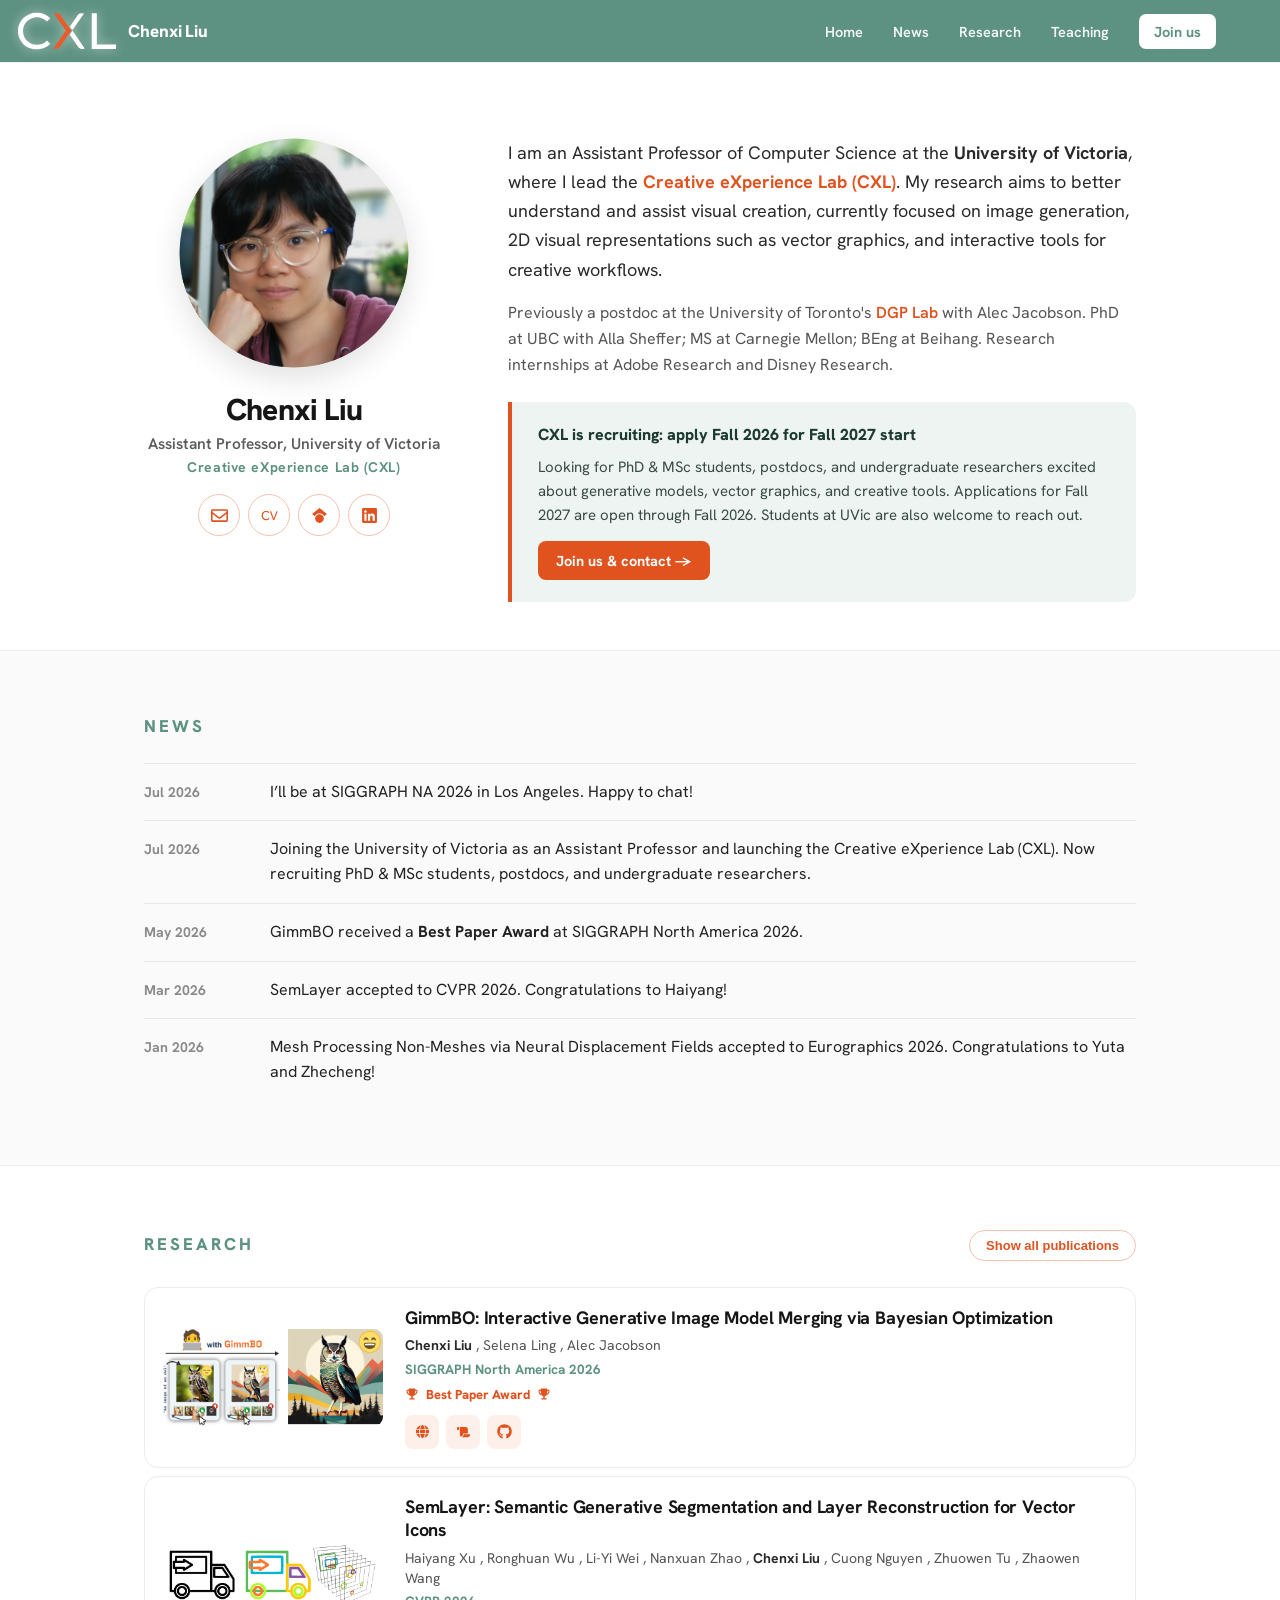
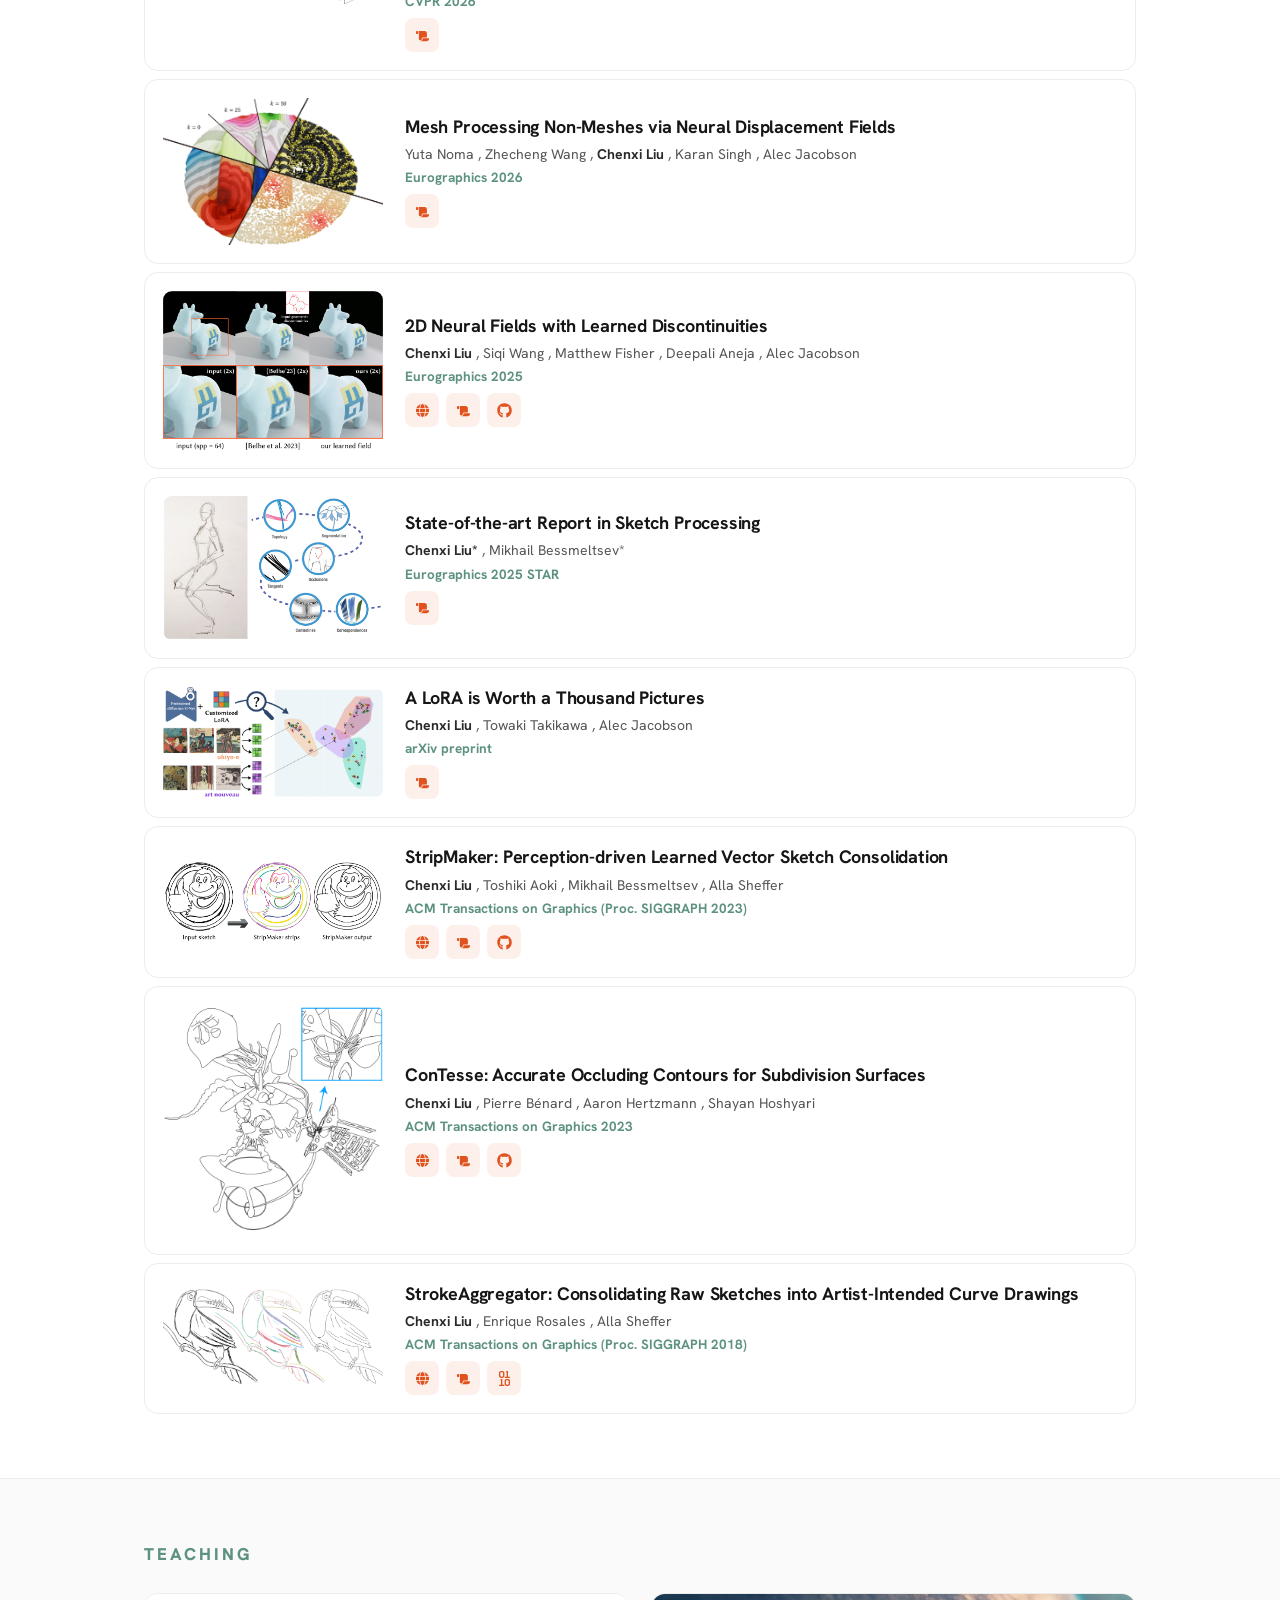
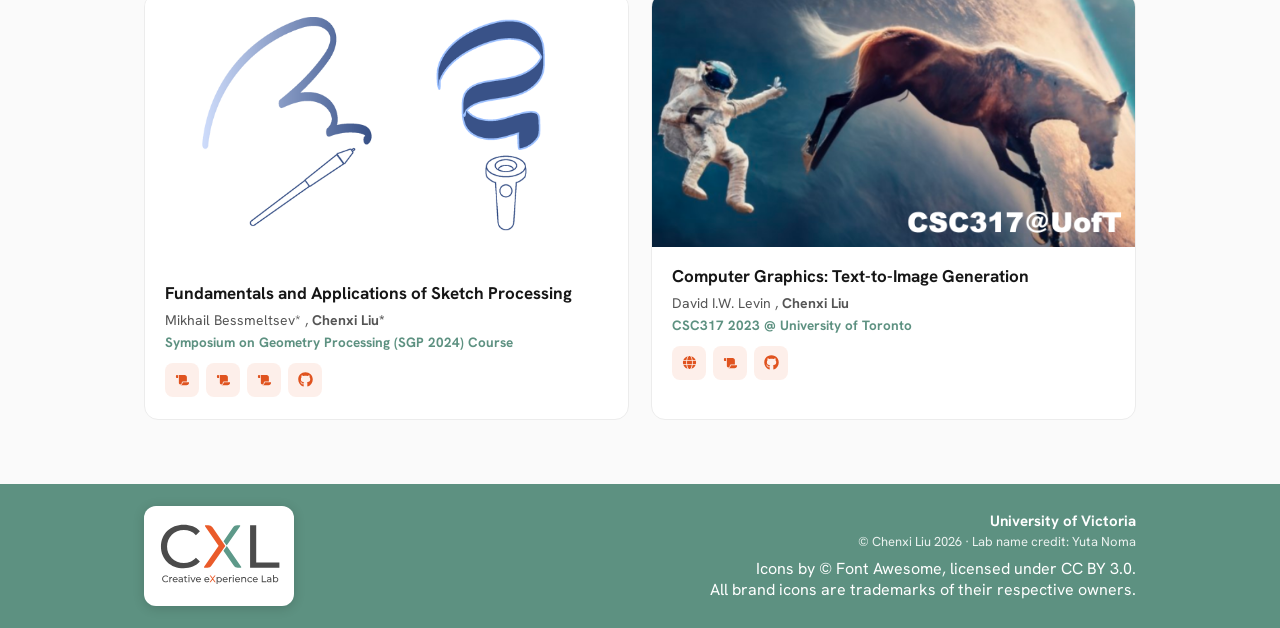
==== commit 955bc12b: "Fixed profile image." ====
--- a/index.html
+++ b/index.html
@@ -63,7 +63,7 @@
     
     <div class="hero__profile">
       <img class="hero__photo"
-           src="https://example.org/chenxil_photo.png"
+           src="/chenxil_photo.png"
            alt="Chenxi Liu">
       <h1 class="hero__name">Chenxi Liu</h1>
       <p class="hero__position">Assistant Professor, University of Victoria</p>
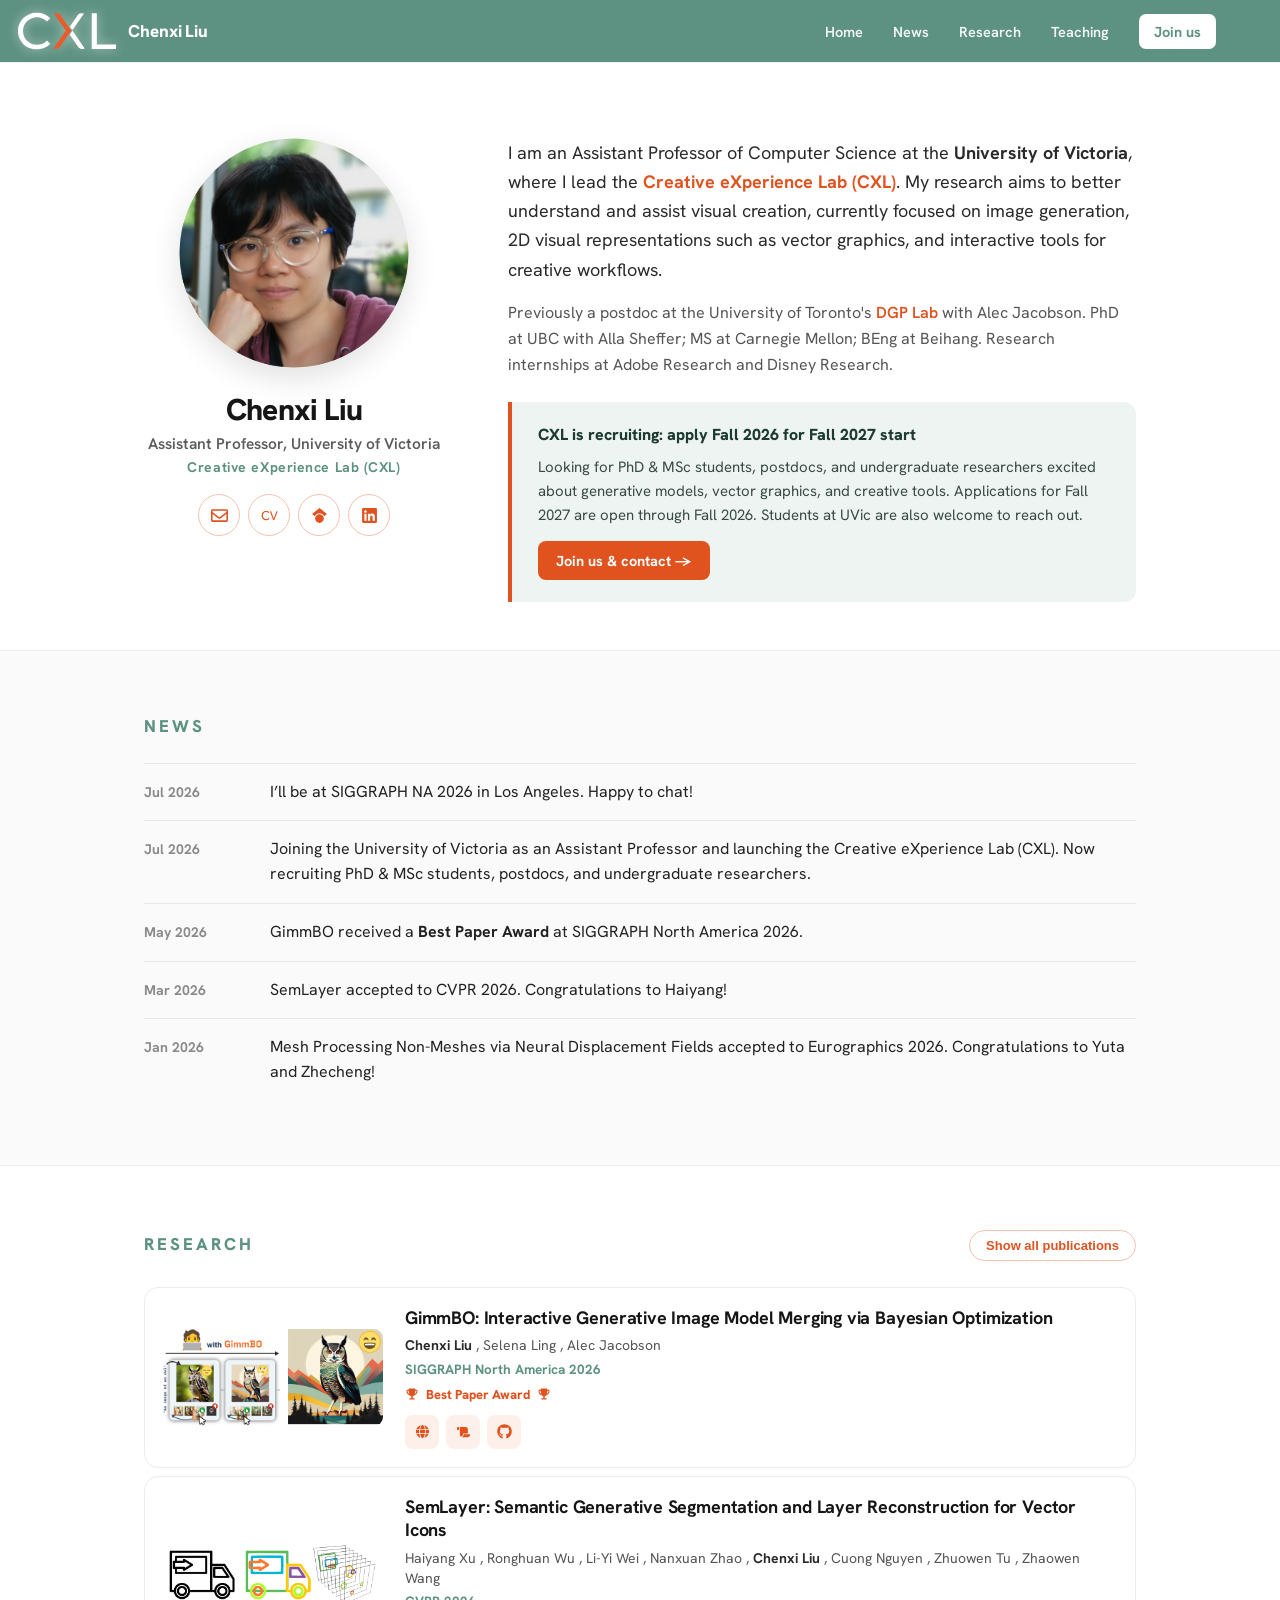
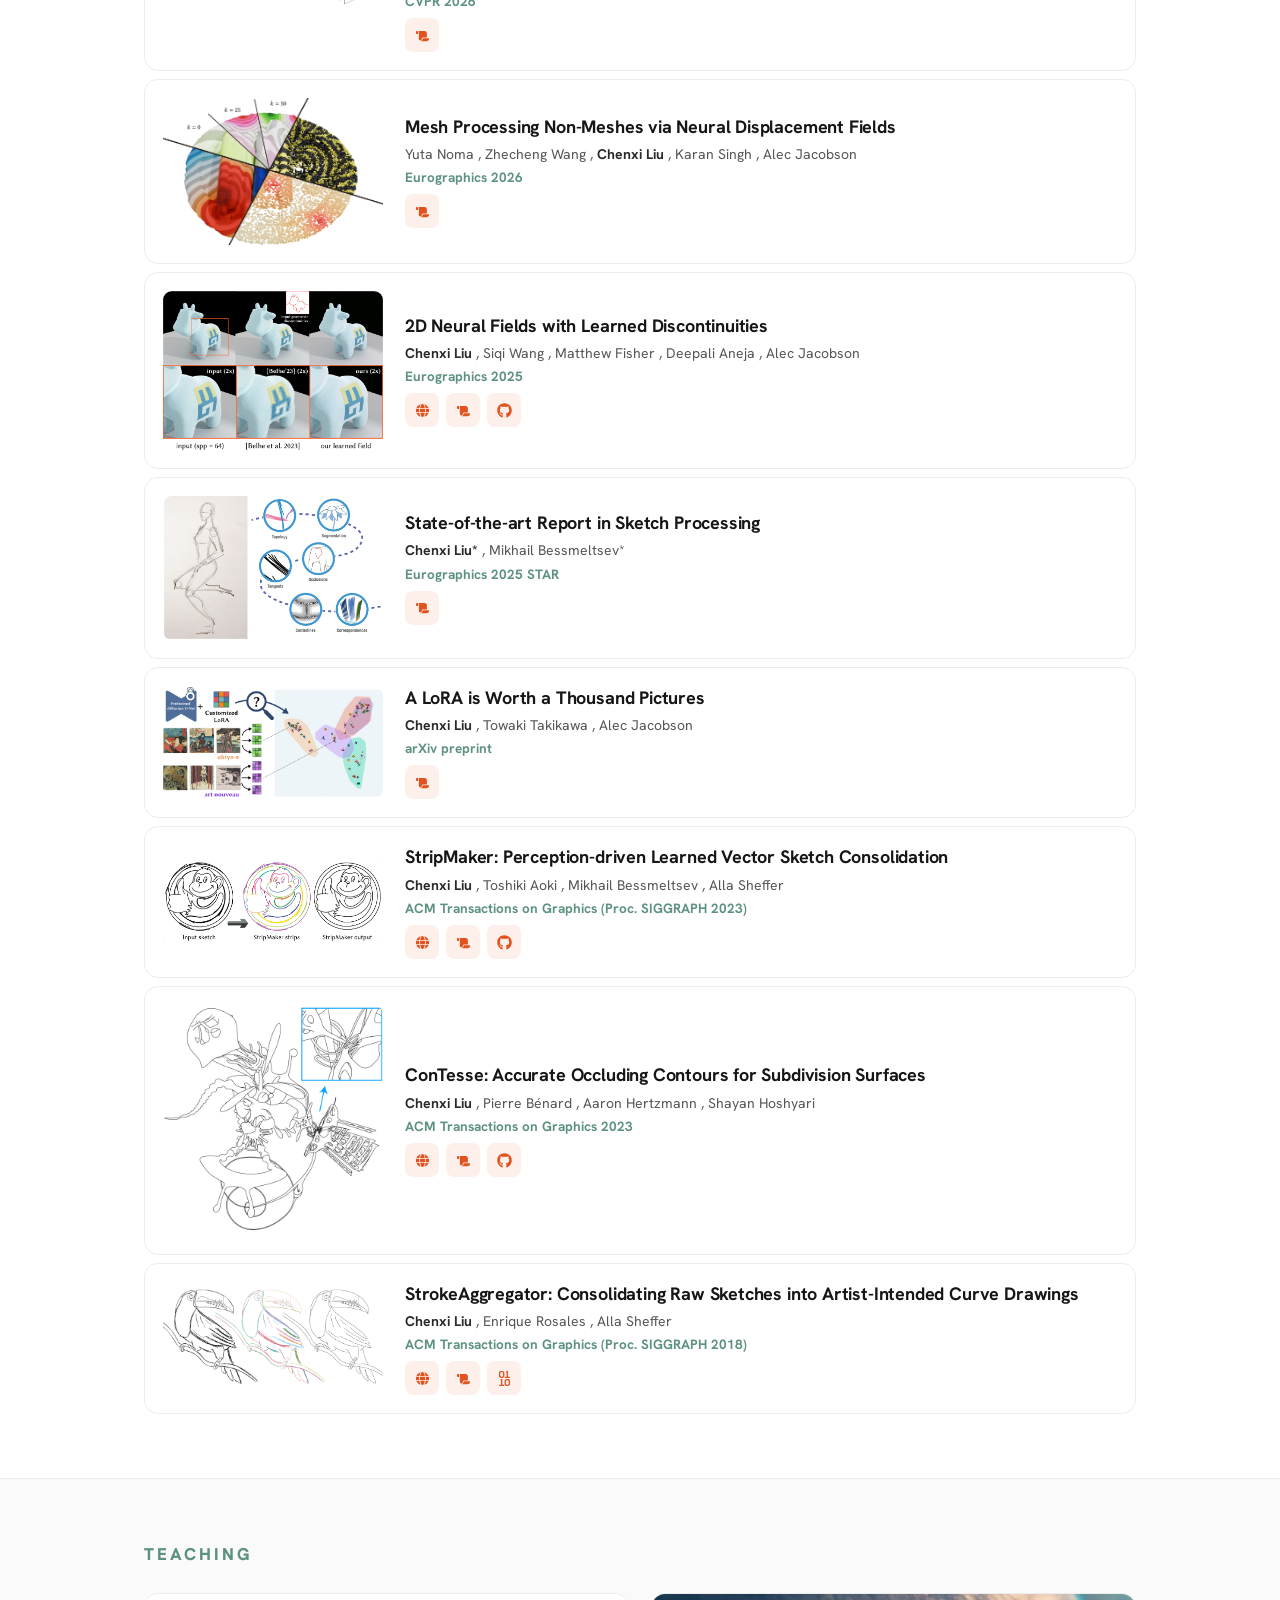
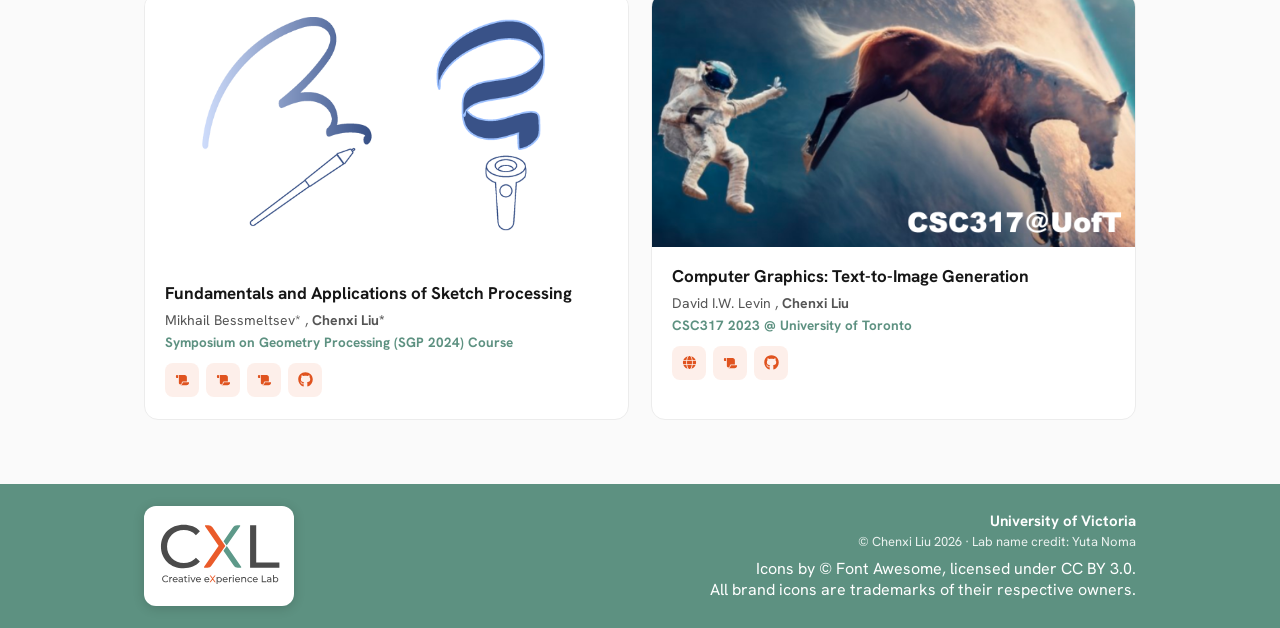
==== commit cc8e1957: "Retrigger deployment." ====
--- a/index.html
+++ b/index.html
@@ -36,7 +36,6 @@
 </head>
 <body>
 
-  
   
   <nav class="site-nav" role="navigation" aria-label="Main navigation">
     <a href="/" class="site-nav__logo" aria-label="Chenxi Liu home">
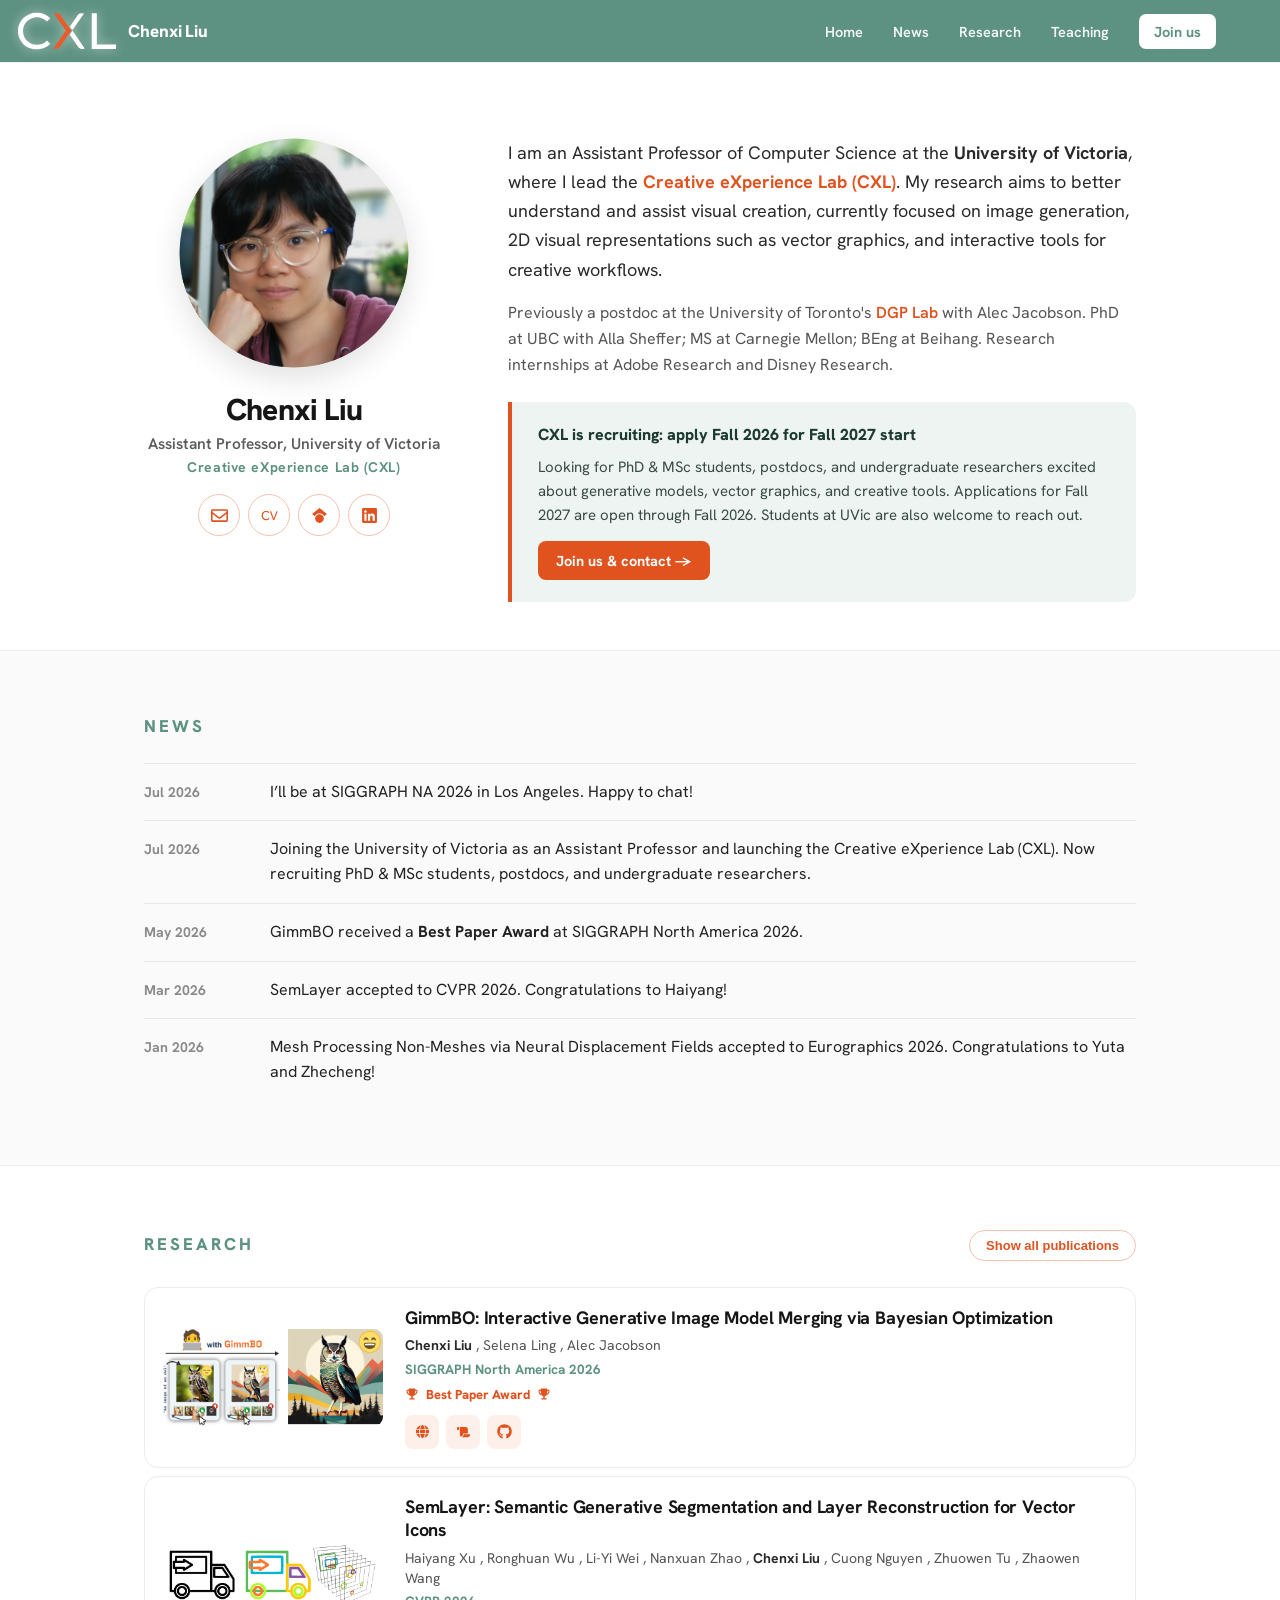
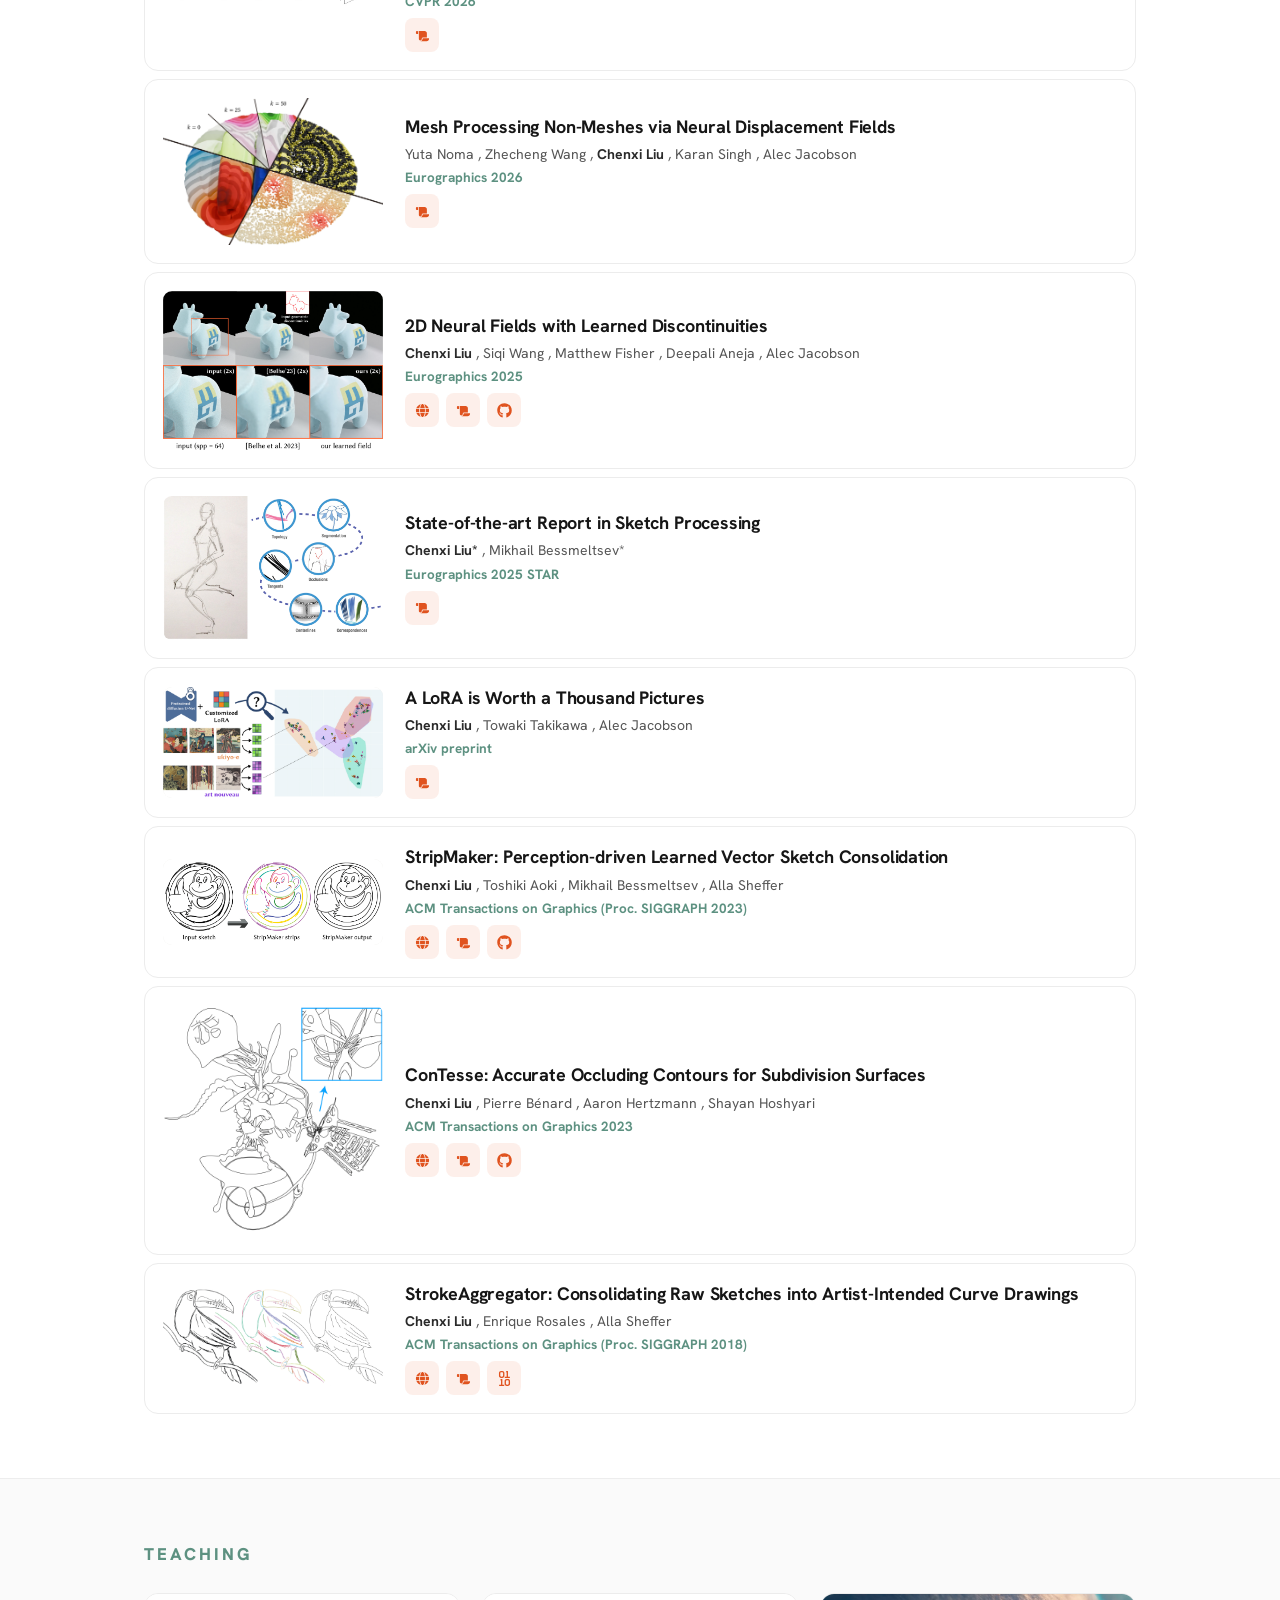
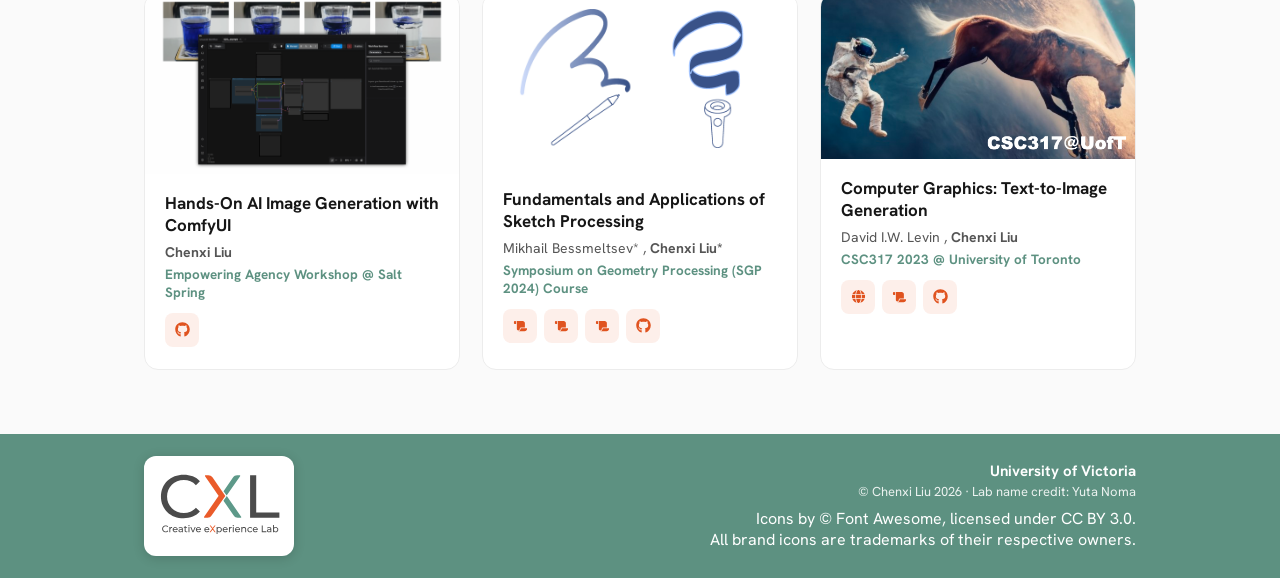
==== commit f7103d85: "Added the tutorial about comfyui at salt spring workshop." ====
--- a/index.html
+++ b/index.html
@@ -36,6 +36,7 @@
 </head>
 <body>
 
+  
   
   <nav class="site-nav" role="navigation" aria-label="Main navigation">
     <a href="/" class="site-nav__logo" aria-label="Chenxi Liu home">
@@ -1874,6 +1875,45 @@
         <div class="teaching-card">
           
             <div class="teaching-card__img">
+              <img src="/teaching/saltspring-course/saltspring-course-teaser.png" alt="Hands-On AI Image Generation with ComfyUI" loading="lazy">
+            </div>
+          
+          <div class="teaching-card__body">
+            <h3 class="teaching-card__title">Hands-On AI Image Generation with ComfyUI</h3>
+            
+            
+              <p class="teaching-card__authors">
+                
+                  
+                  <strong>Chenxi Liu</strong>
+                
+              </p>
+            
+            <p class="teaching-card__venue">Empowering Agency Workshop @ Salt Spring</p>
+            <div class="pub-card__links">
+              
+              
+              
+              
+                <a href="https://github.com/chenxil21/comfyui-workshop-2026" target="_blank" rel="noopener" class="pub-card__link" title="GitHub">
+
+
+
+
+
+
+
+<svg width="15" height="15" xmlns="http://www.w3.org/2000/svg" viewBox="0 0 496 512"><!-- Font Awesome Free 5.15.4 by @fontawesome - https://fontawesome.com License - https://fontawesome.com/license/free (Icons: CC BY 4.0, Fonts: SIL OFL 1.1, Code: MIT License) --><path fill="currentColor" d="M165.9 397.4c0 2-2.3 3.6-5.2 3.6-3.3.3-5.6-1.3-5.6-3.6 0-2 2.3-3.6 5.2-3.6 3-.3 5.6 1.3 5.6 3.6zm-31.1-4.5c-.7 2 1.3 4.3 4.3 4.9 2.6 1 5.6 0 6.2-2s-1.3-4.3-4.3-5.2c-2.6-.7-5.5.3-6.2 2.3zm44.2-1.7c-2.9.7-4.9 2.6-4.6 4.9.3 2 2.9 3.3 5.9 2.6 2.9-.7 4.9-2.6 4.6-4.6-.3-1.9-3-3.2-5.9-2.9zM244.8 8C106.1 8 0 113.3 0 252c0 110.9 69.8 205.8 169.5 239.2 12.8 2.3 17.3-5.6 17.3-12.1 0-6.2-.3-40.4-.3-61.4 0 0-70 15-84.7-29.8 0 0-11.4-29.1-27.8-36.6 0 0-22.9-15.7 1.6-15.4 0 0 24.9 2 38.6 25.8 21.9 38.6 58.6 27.5 72.9 20.9 2.3-16 8.8-27.1 16-33.7-55.9-6.2-112.3-14.3-112.3-110.5 0-27.5 7.6-41.3 23.6-58.9-2.6-6.5-11.1-33.3 2.6-67.9 20.9-6.5 69 27 69 27 20-5.6 41.5-8.5 62.8-8.5s42.8 2.9 62.8 8.5c0 0 48.1-33.6 69-27 13.7 34.7 5.2 61.4 2.6 67.9 16 17.7 25.8 31.5 25.8 58.9 0 96.5-58.9 104.2-114.8 110.5 9.2 7.9 17 22.9 17 46.4 0 33.7-.3 75.4-.3 83.6 0 6.5 4.6 14.4 17.3 12.1C428.2 457.8 496 362.9 496 252 496 113.3 383.5 8 244.8 8zM97.2 352.9c-1.3 1-1 3.3.7 5.2 1.6 1.6 3.9 2.3 5.2 1 1.3-1 1-3.3-.7-5.2-1.6-1.6-3.9-2.3-5.2-1zm-10.8-8.1c-.7 1.3.3 2.9 2.3 3.9 1.6 1 3.6.7 4.3-.7.7-1.3-.3-2.9-2.3-3.9-2-.6-3.6-.3-4.3.7zm32.4 35.6c-1.6 1.3-1 4.3 1.3 6.2 2.3 2.3 5.2 2.6 6.5 1 1.3-1.3.7-4.3-1.3-6.2-2.2-2.3-5.2-2.6-6.5-1zm-11.4-14.7c-1.6 1-1.6 3.6 0 5.9 1.6 2.3 4.3 3.3 5.6 2.3 1.6-1.3 1.6-3.9 0-6.2-1.4-2.3-4-3.3-5.6-2z"/></svg>
+</a>
+              
+            </div>
+          </div>
+        </div>
+      
+        
+        <div class="teaching-card">
+          
+            <div class="teaching-card__img">
               <img src="/teaching/sketch-course/sgp-course-teaser.png" alt="Fundamentals and Applications of Sketch Processing" loading="lazy">
             </div>
           
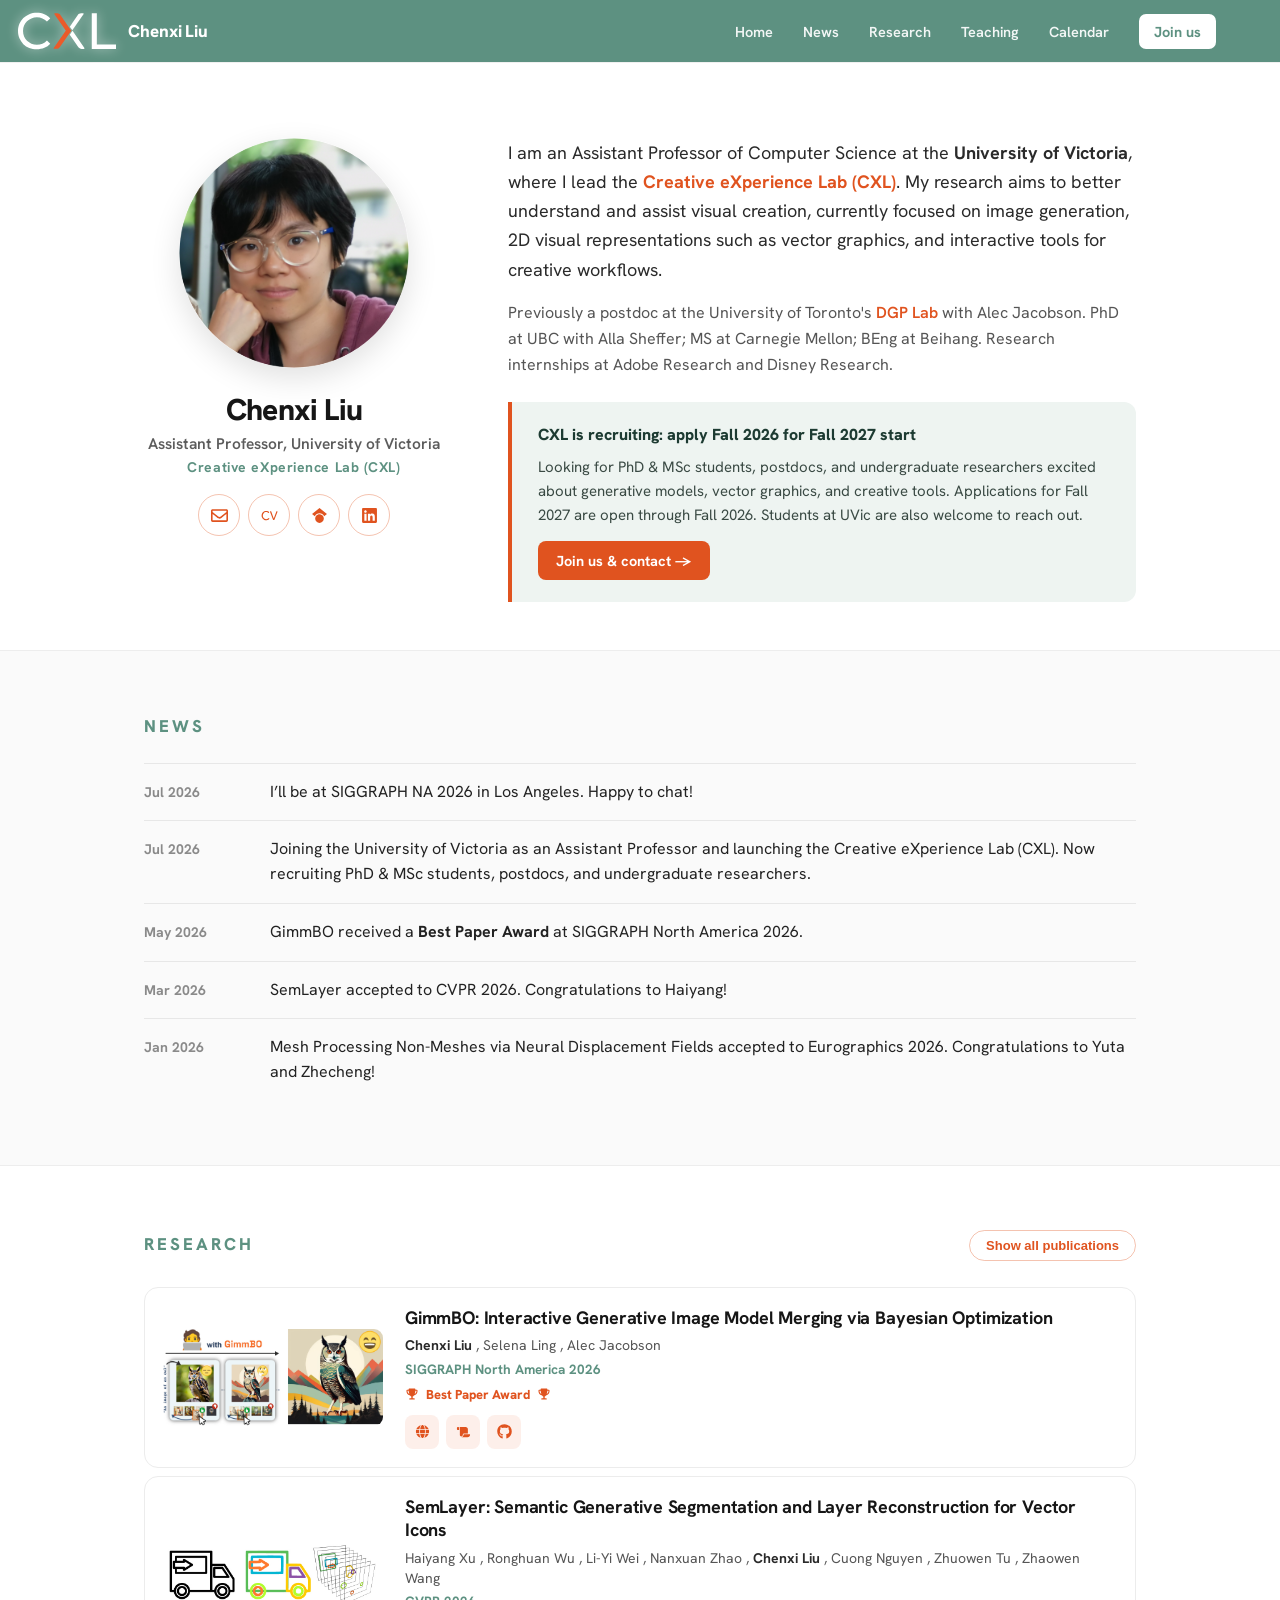
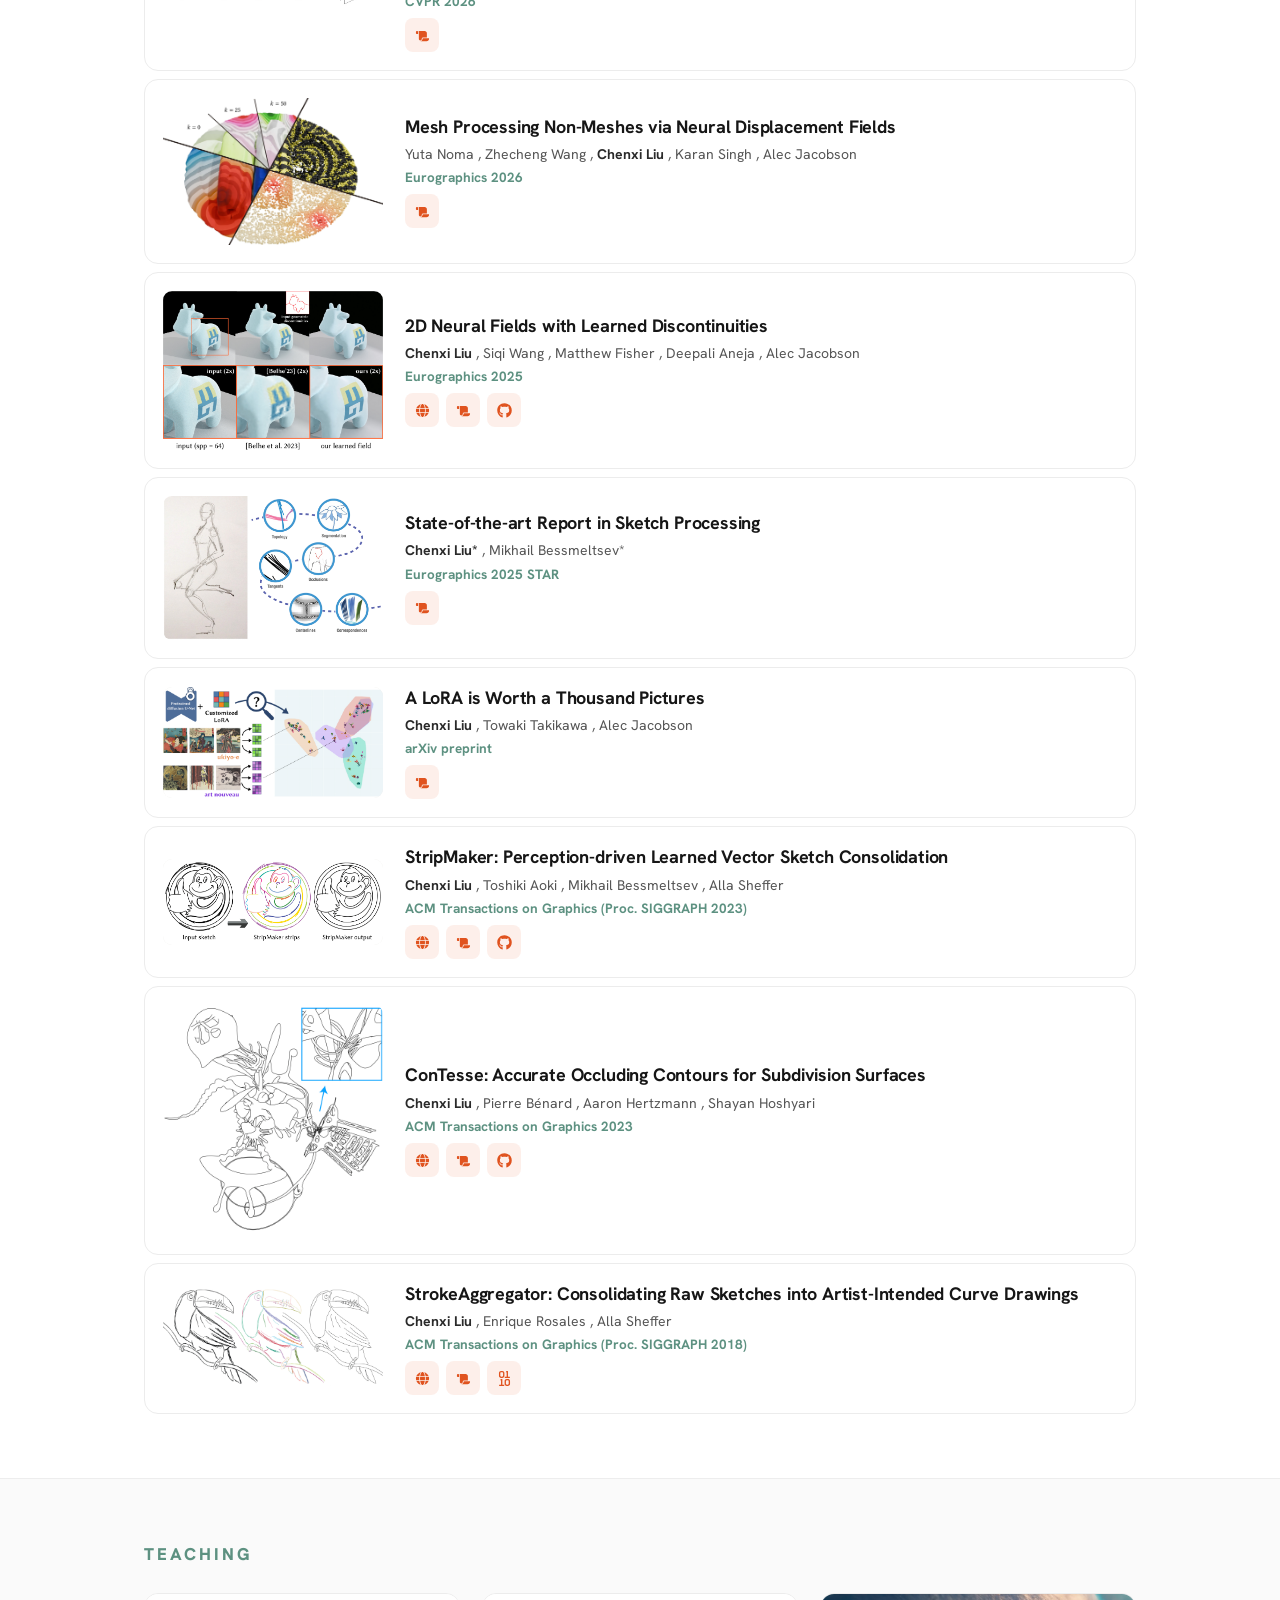
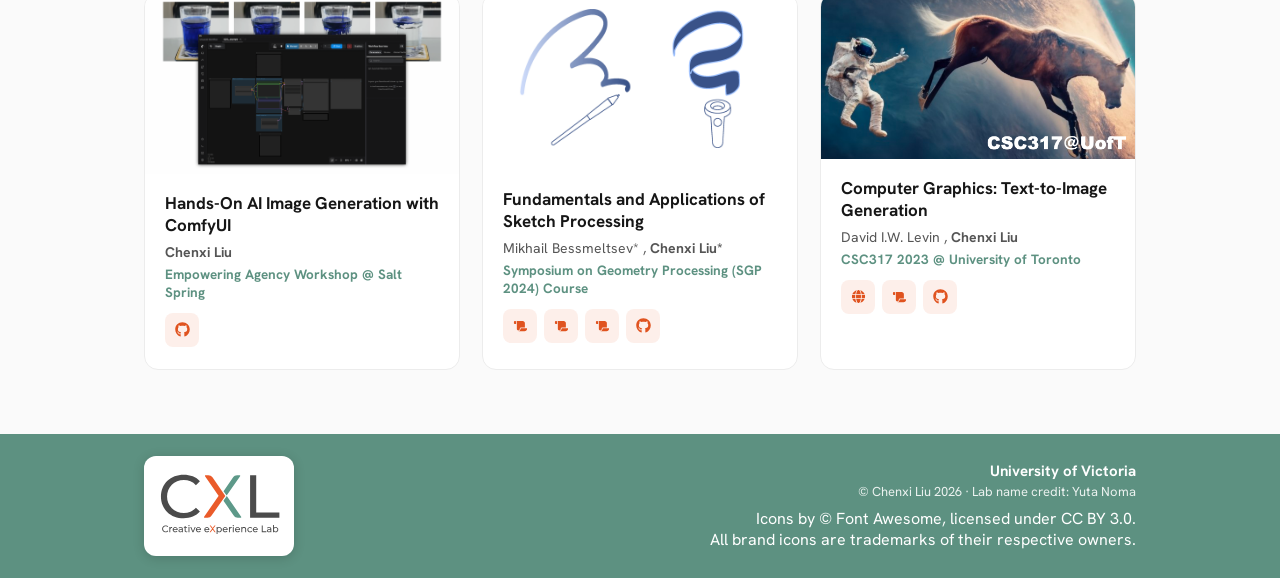
==== commit 4fb46946: "Added a link to public calendar." ====
--- a/index.html
+++ b/index.html
@@ -48,6 +48,7 @@
       <a href="/#news">News</a>
       <a href="/#research">Research</a>
       <a href="/#teaching">Teaching</a>
+      <a href="https://calendar.google.com/calendar/embed?src=liuchenxi0921%40gmail.com&ctz=America%2FVancouver&mode=WEEK" target="_blank" rel="noopener">Calendar</a>
       <a href="/joinus/" class="site-nav__join">Join us</a>
     </div>
   </nav>
